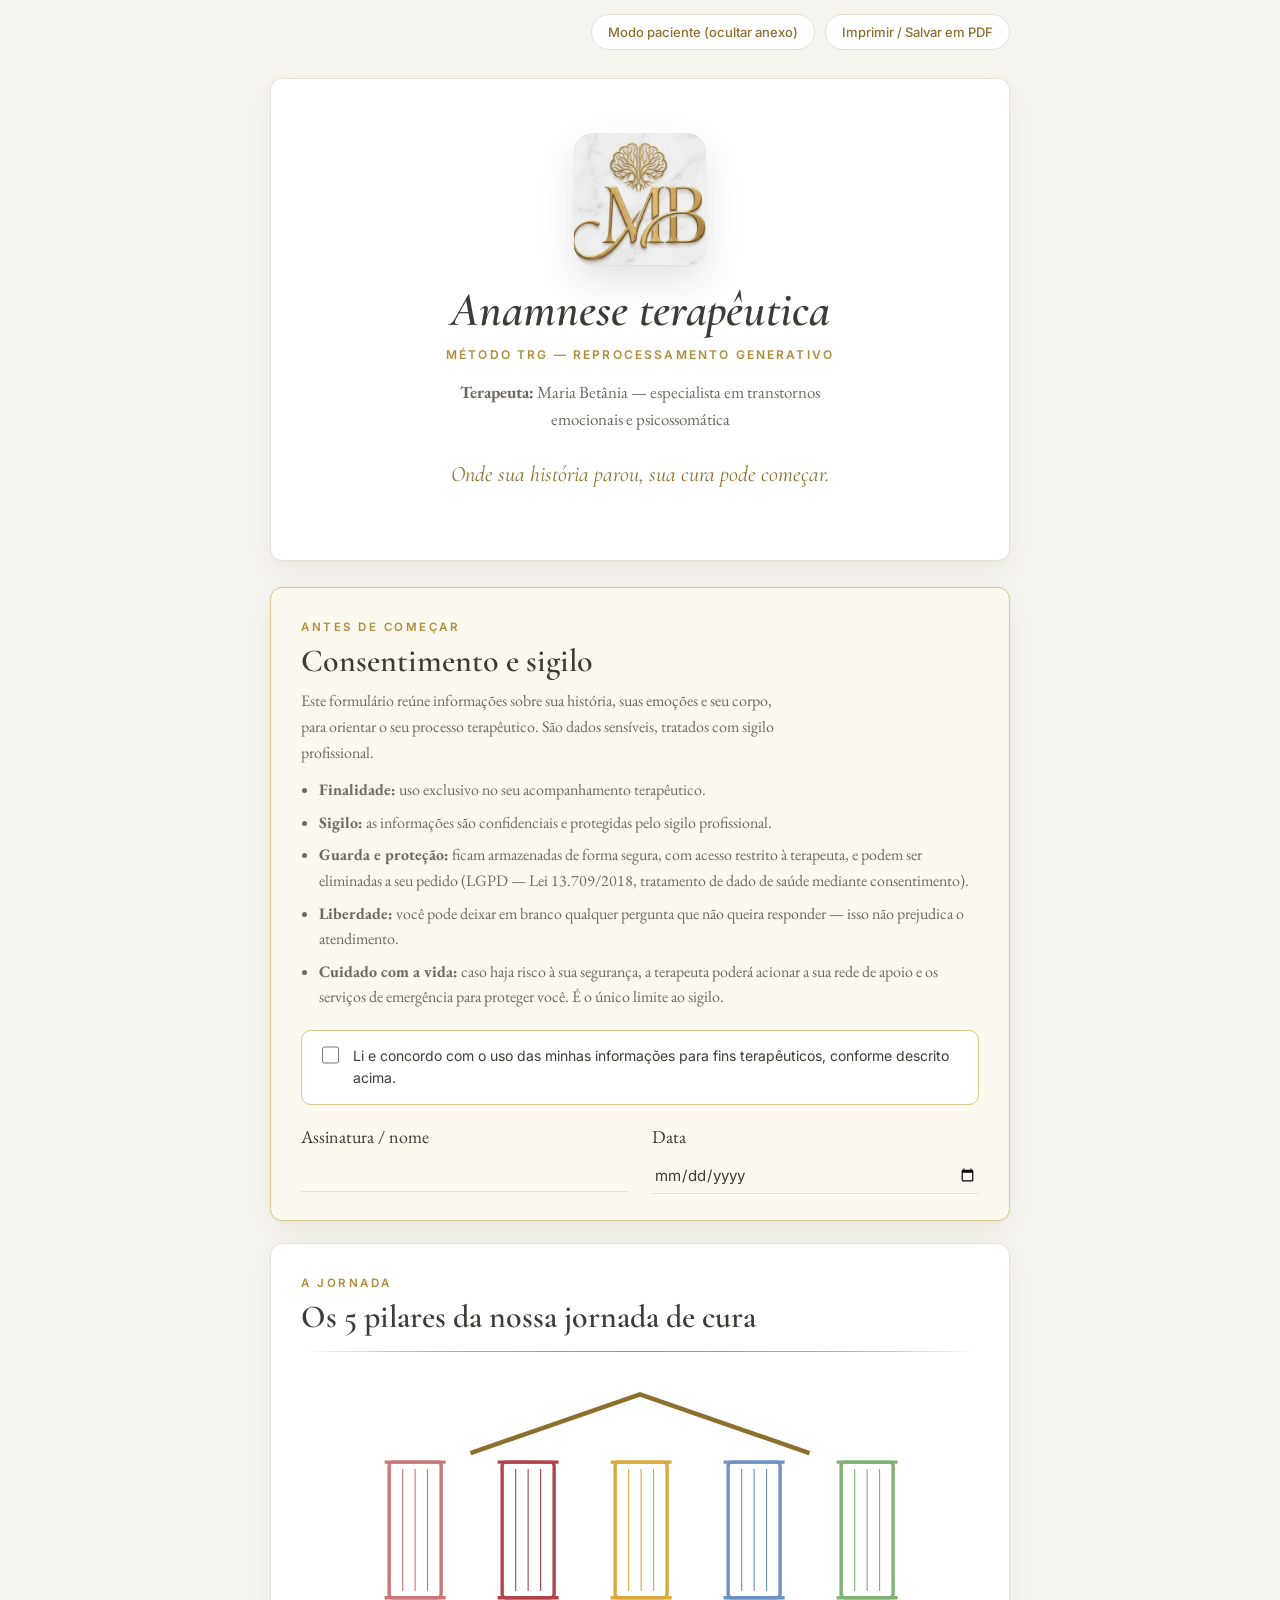
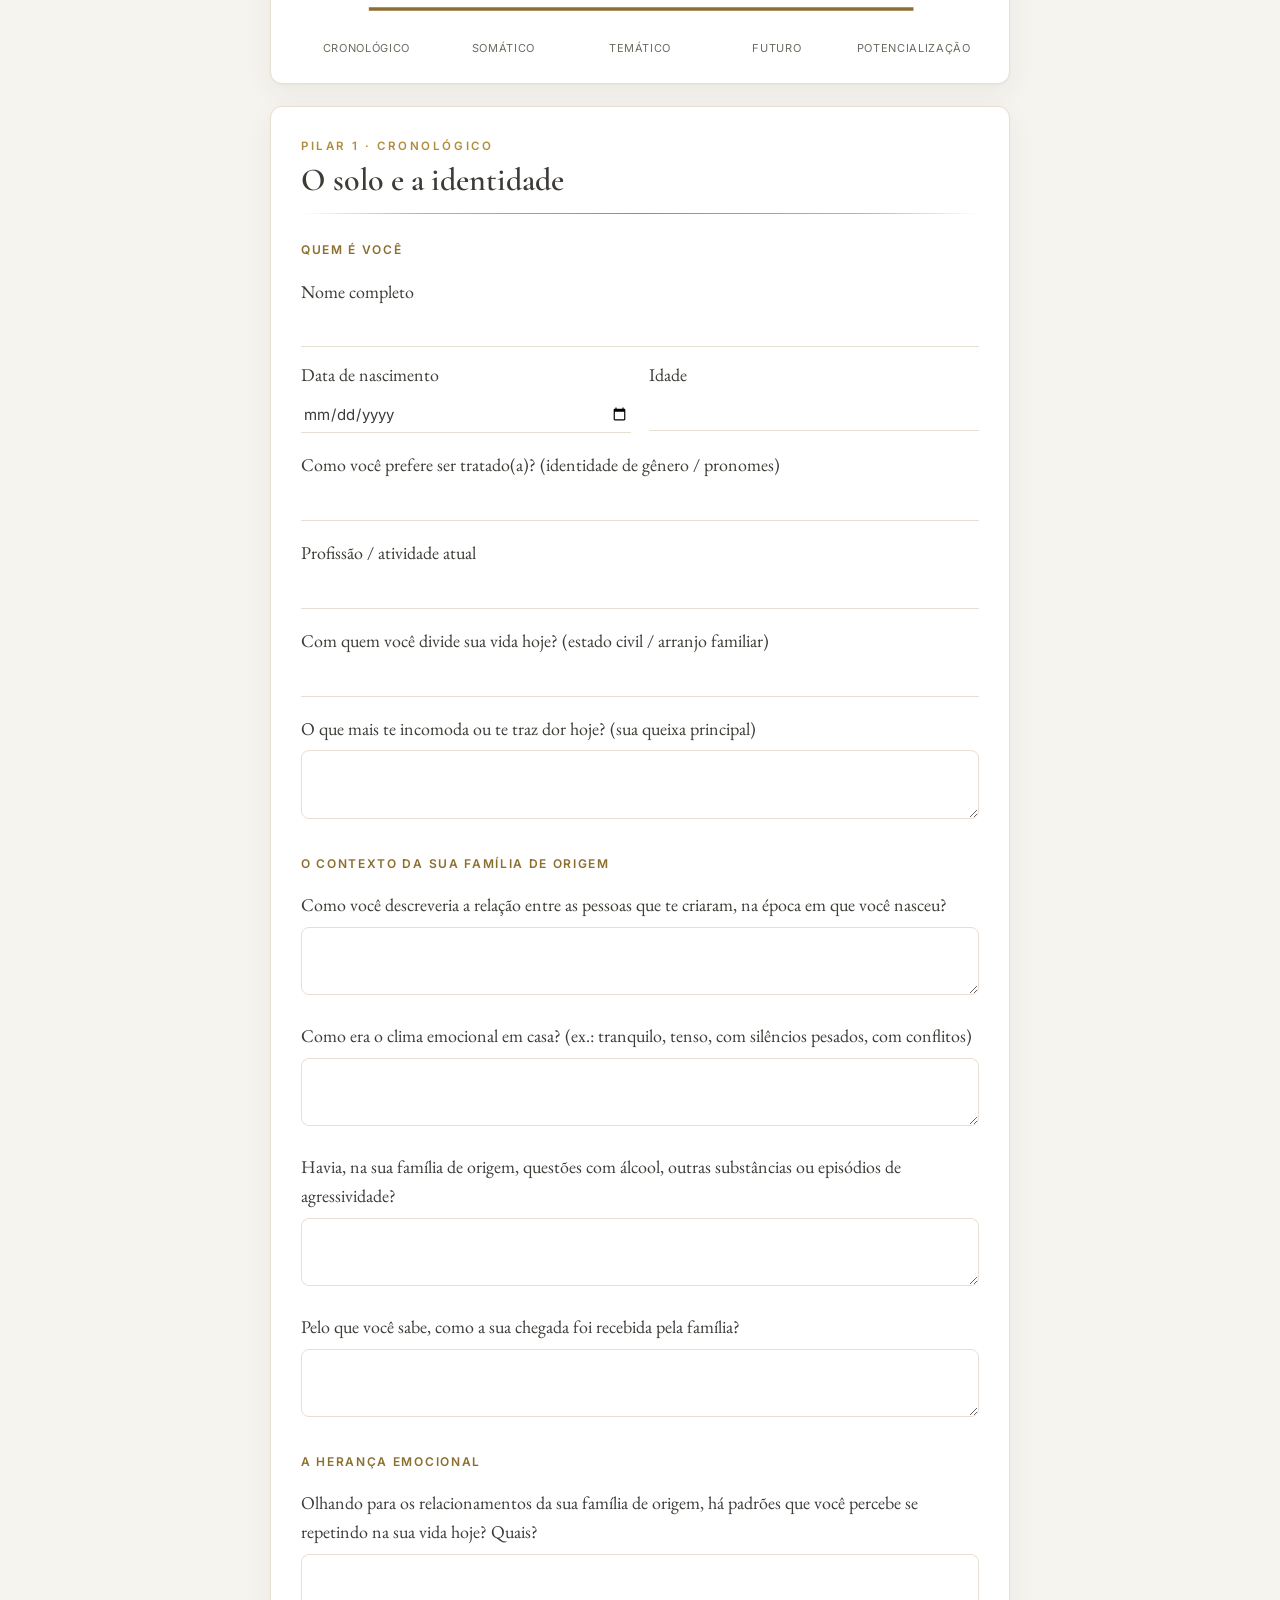
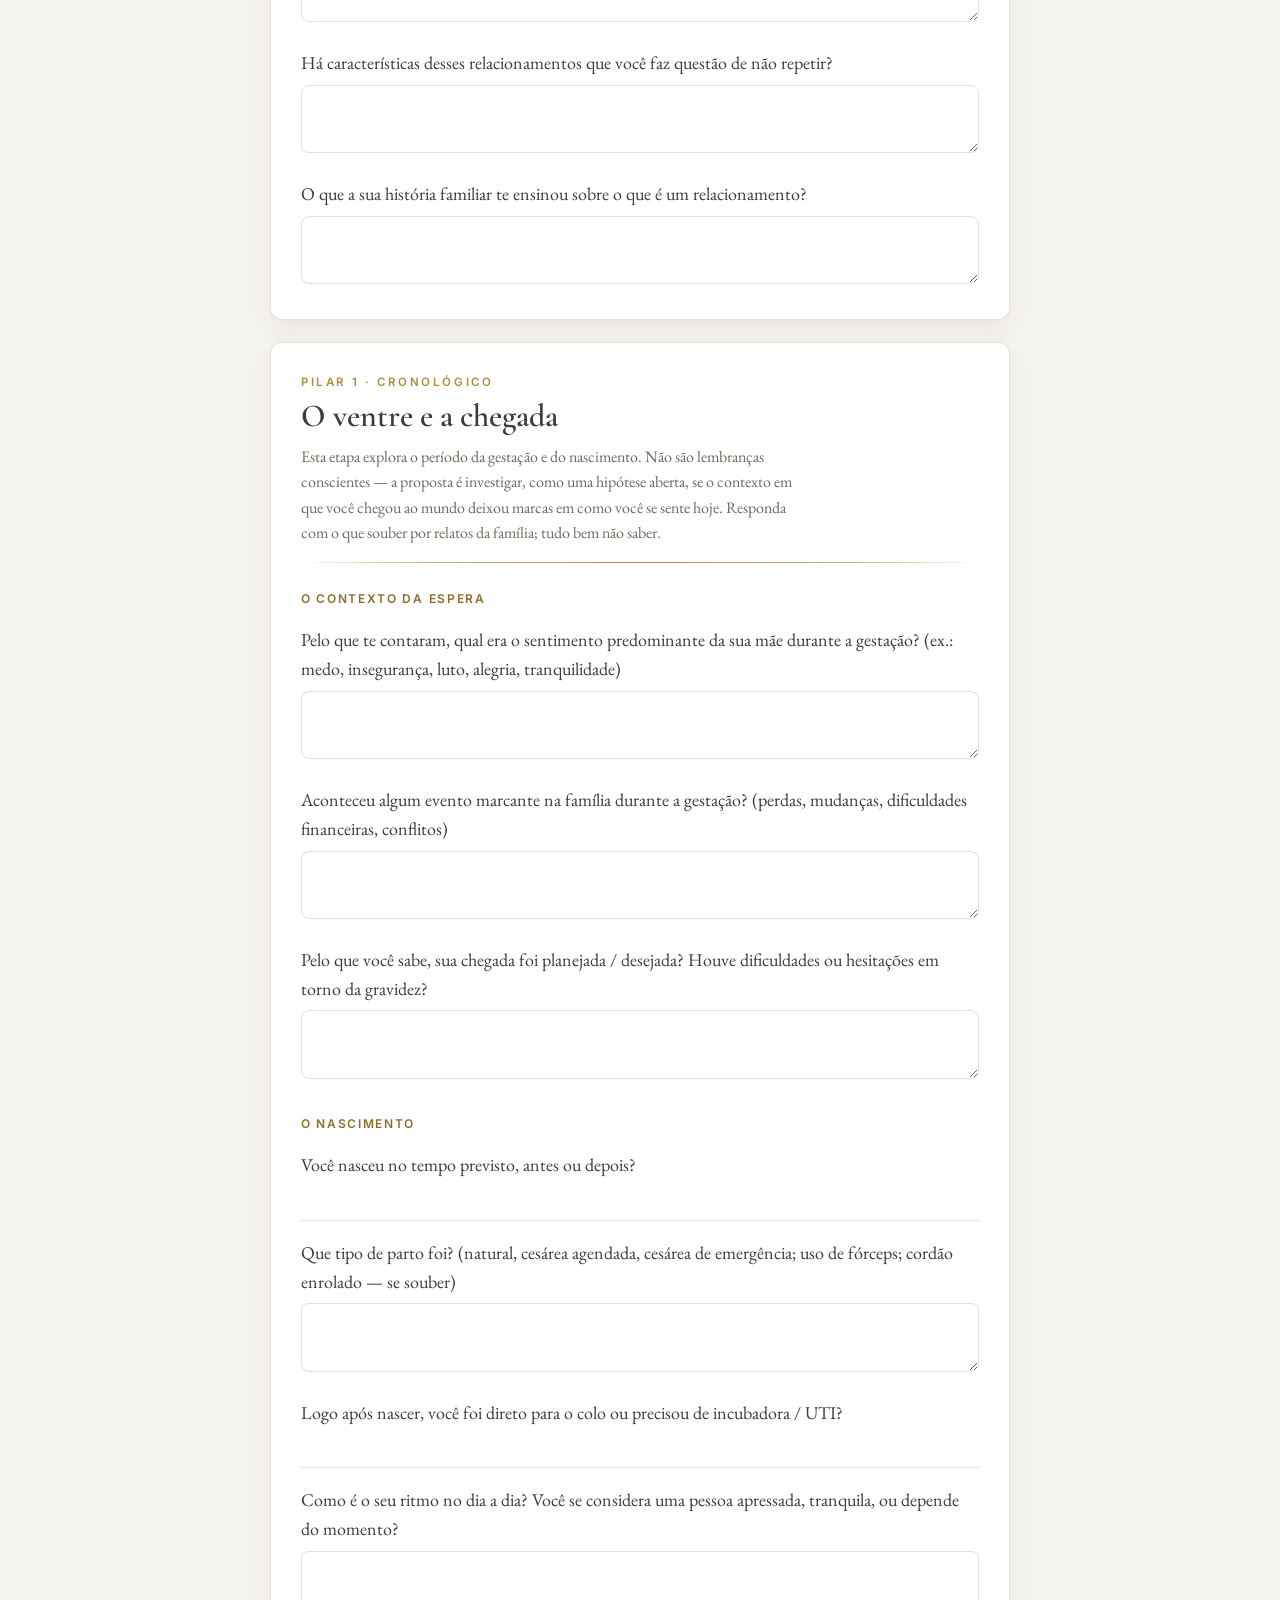
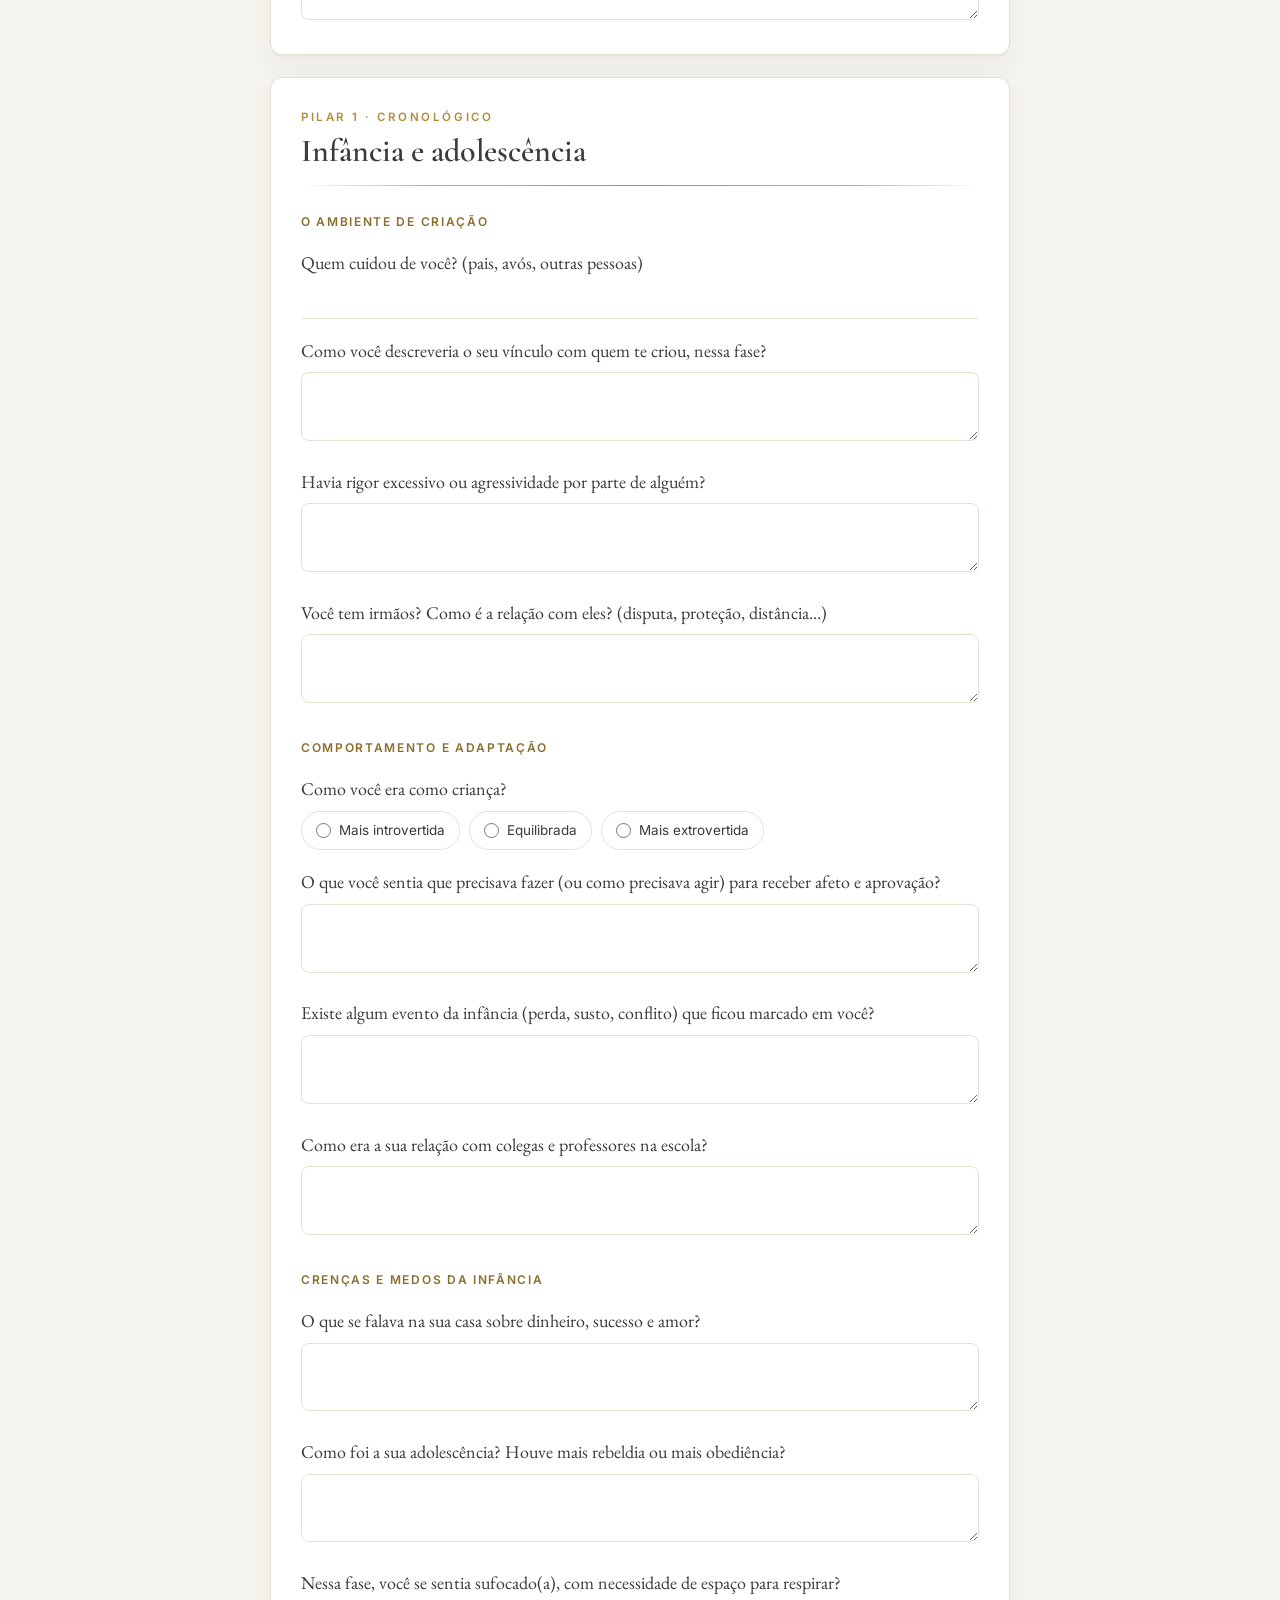
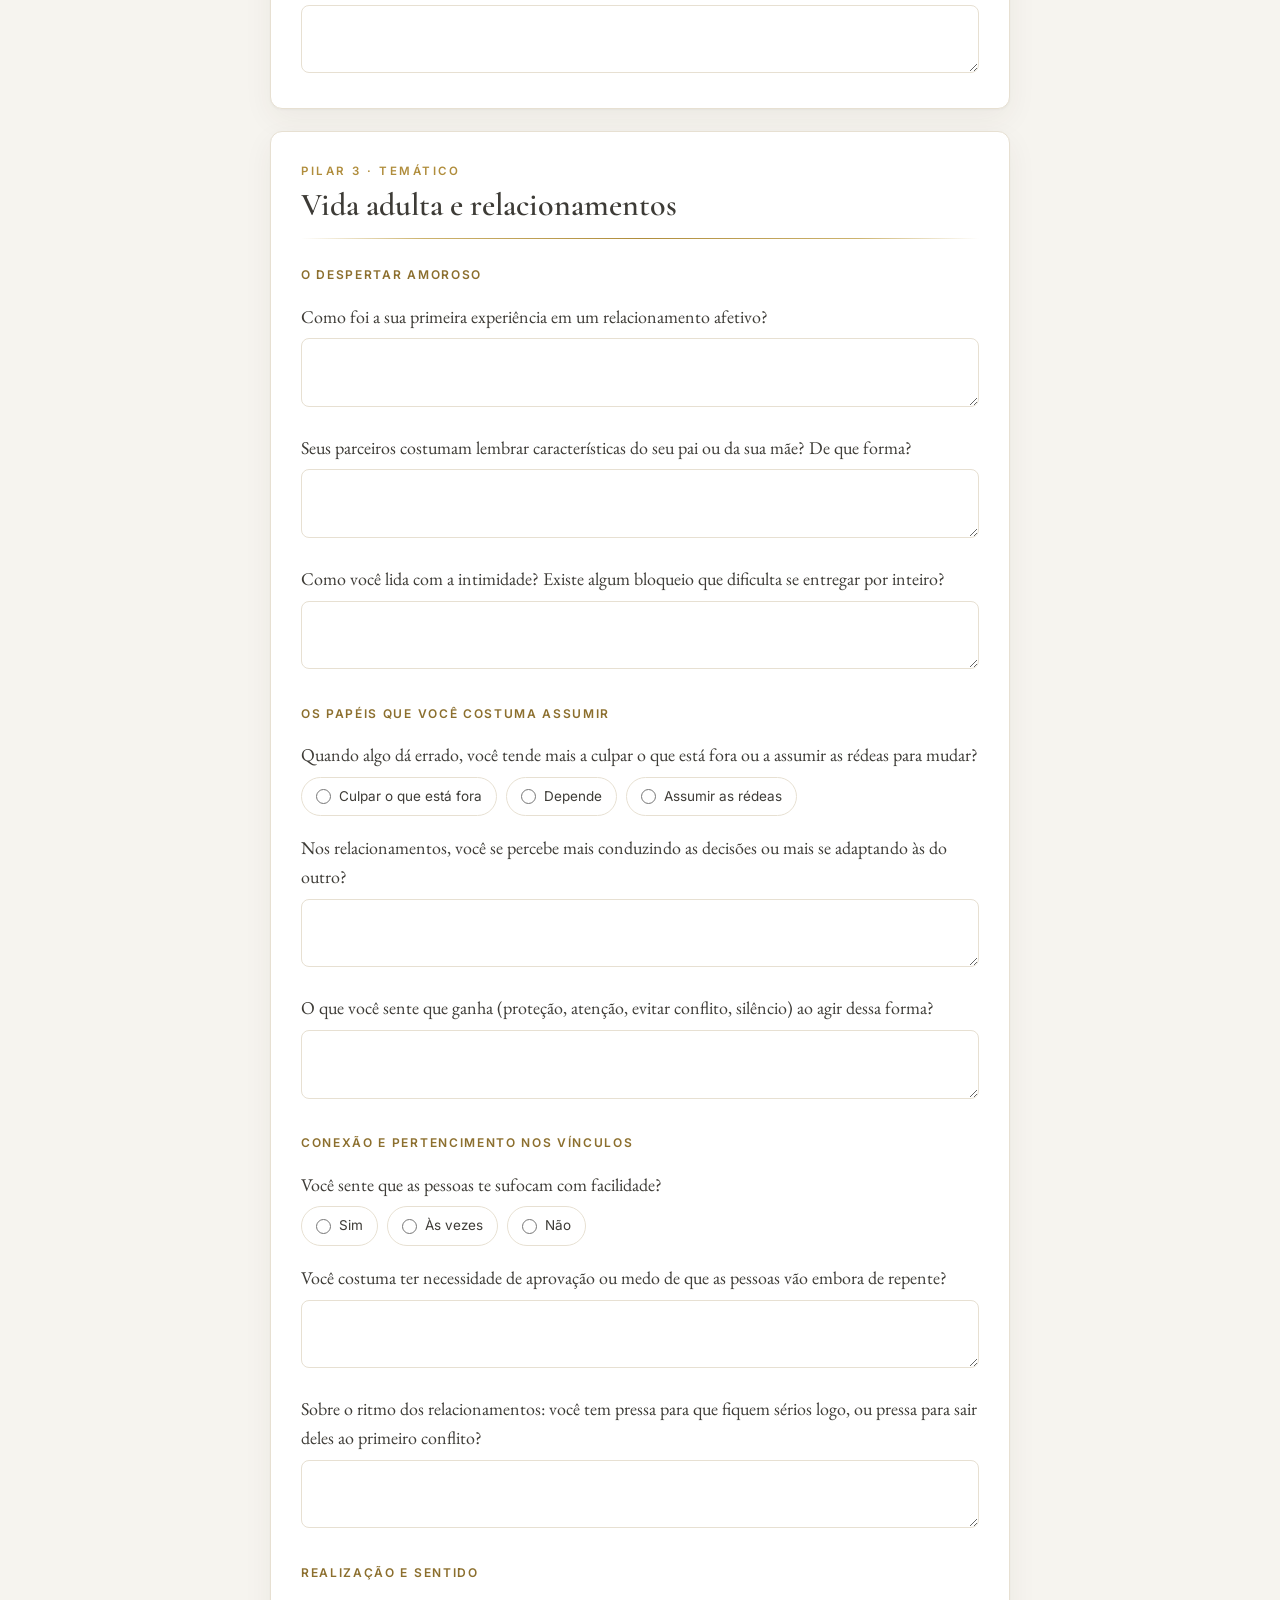
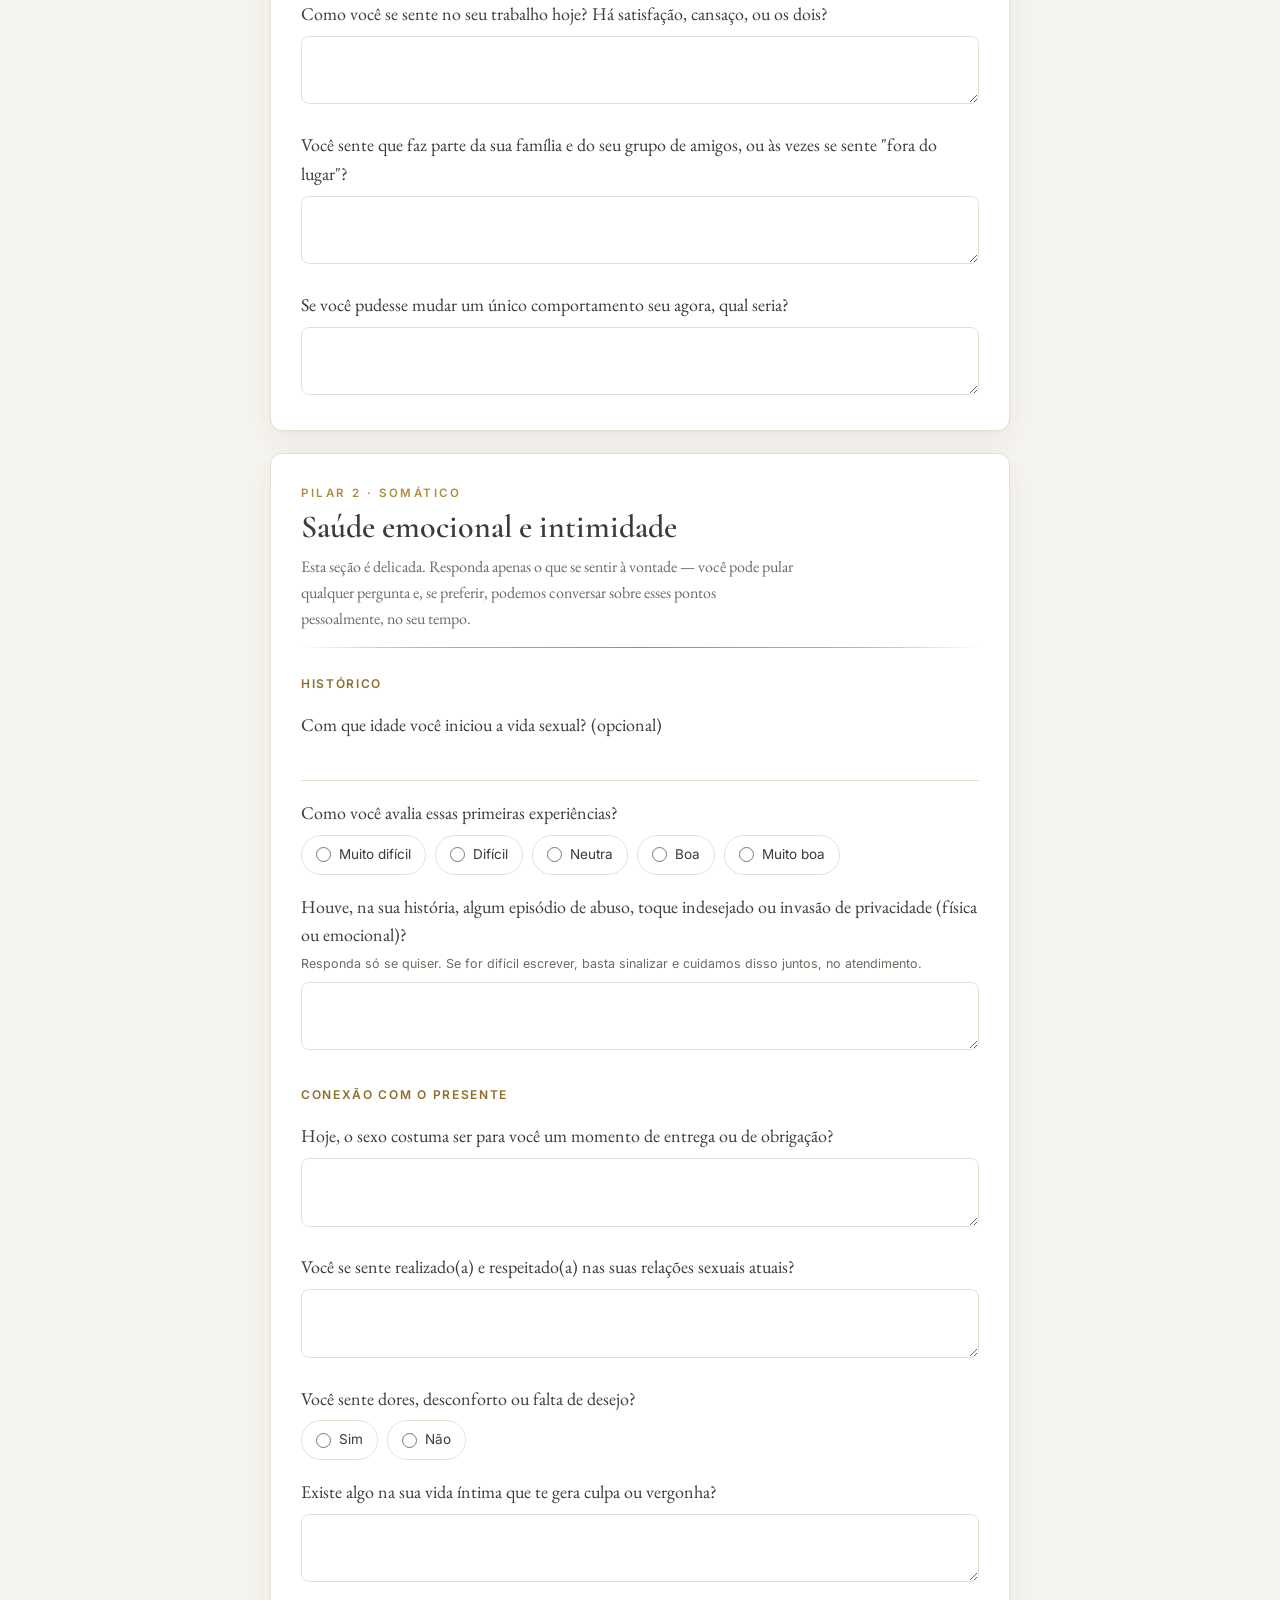
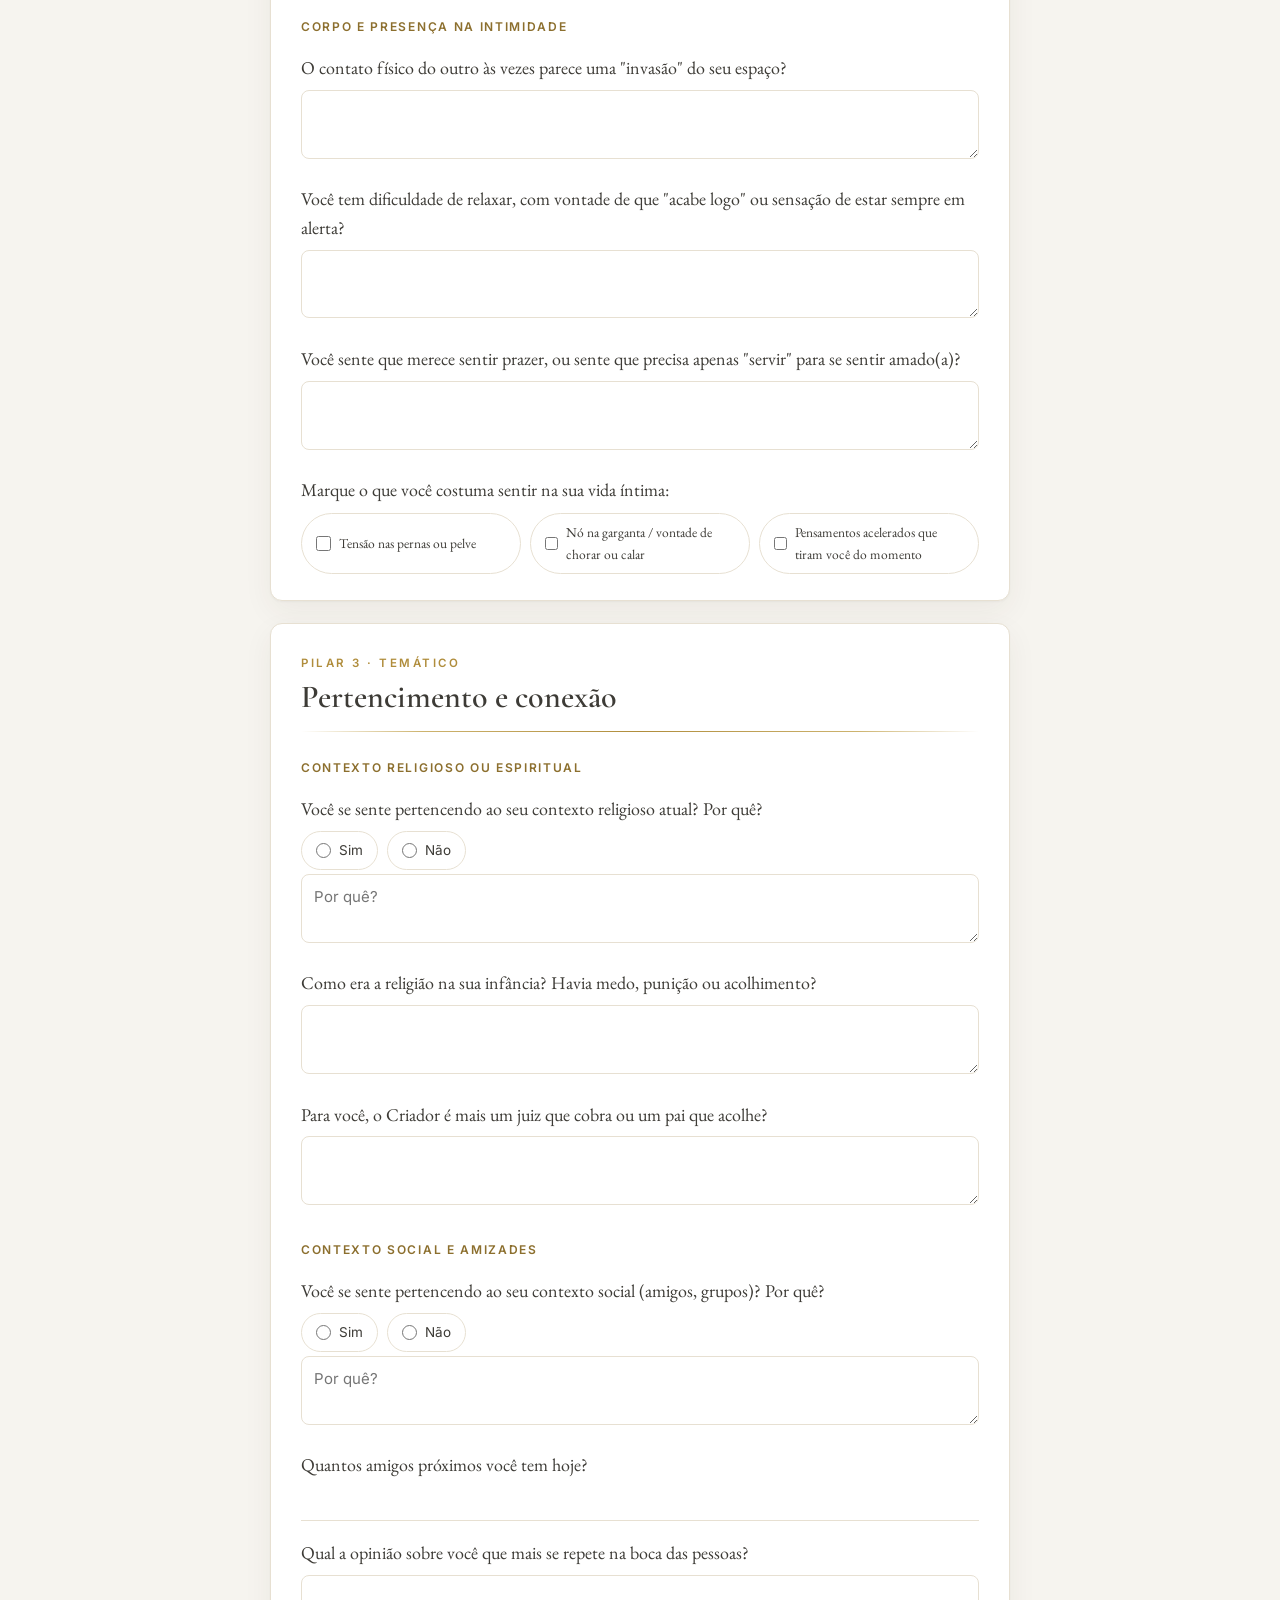
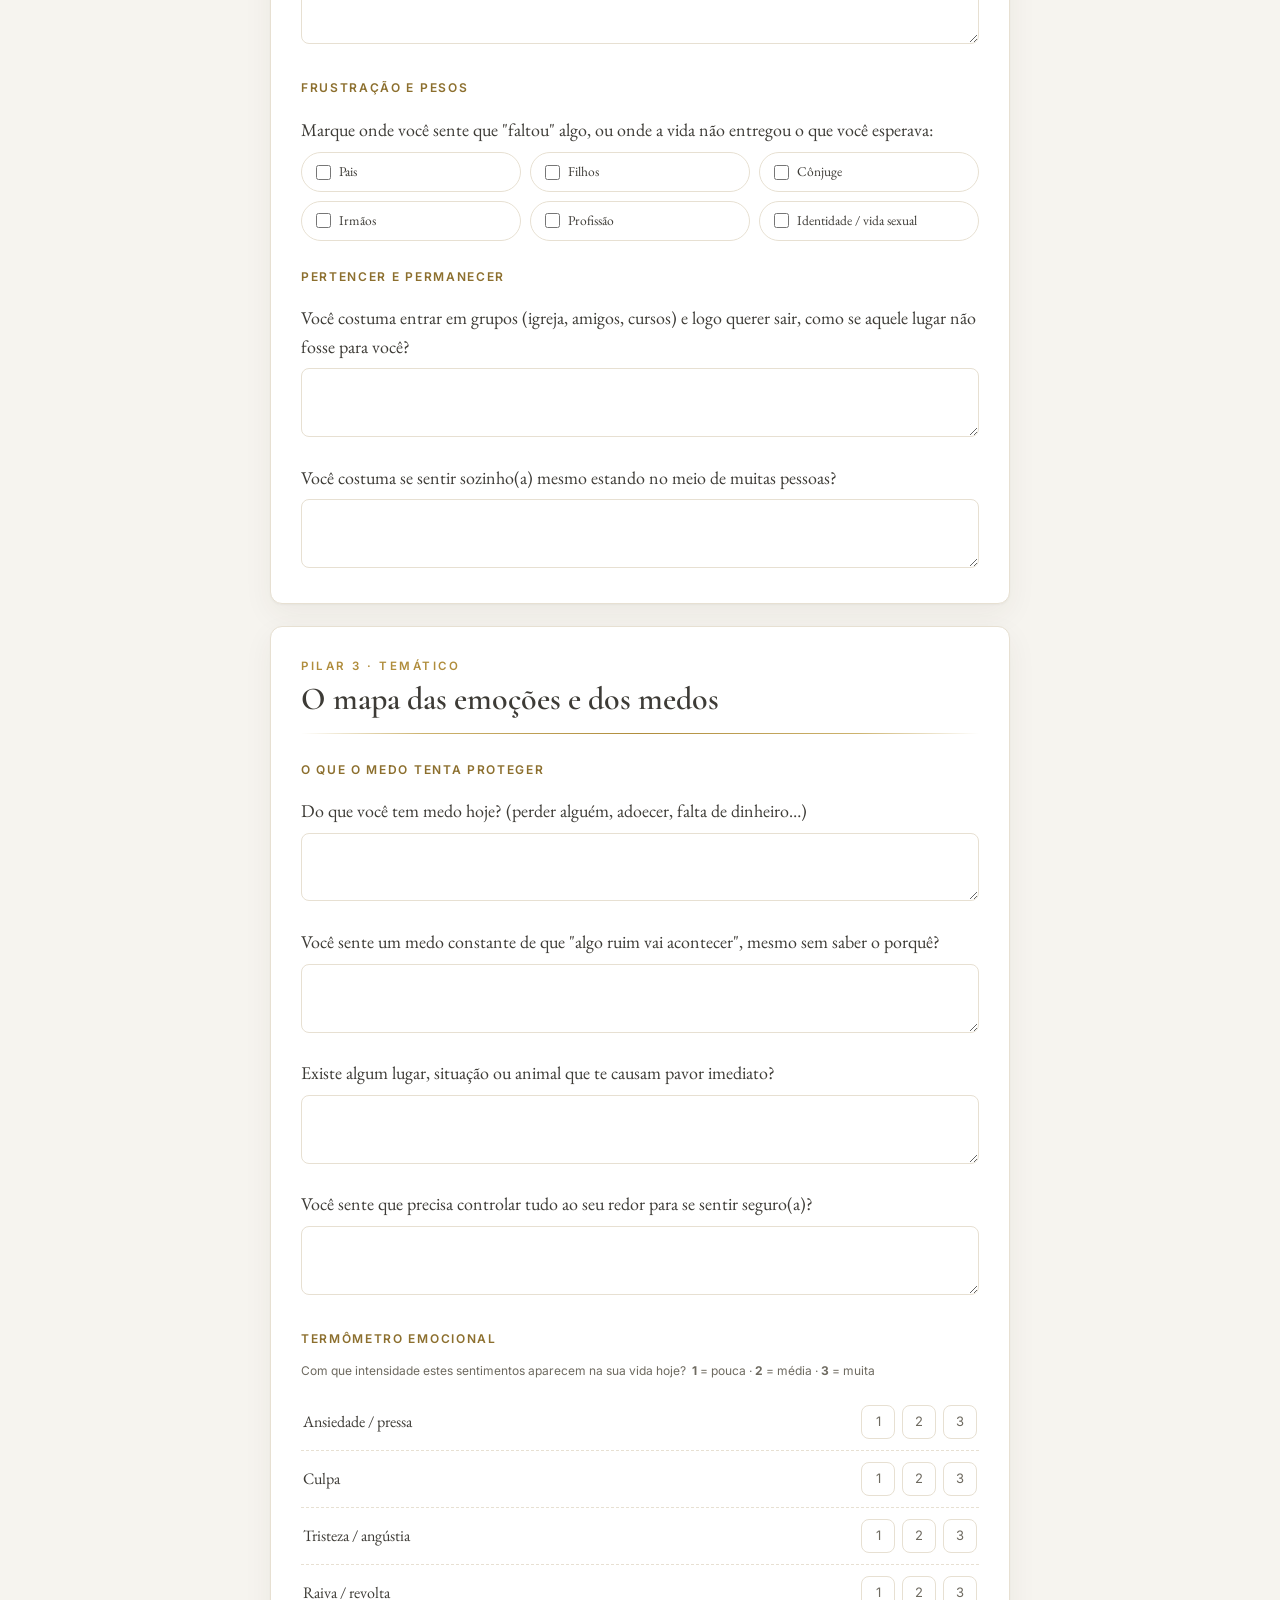
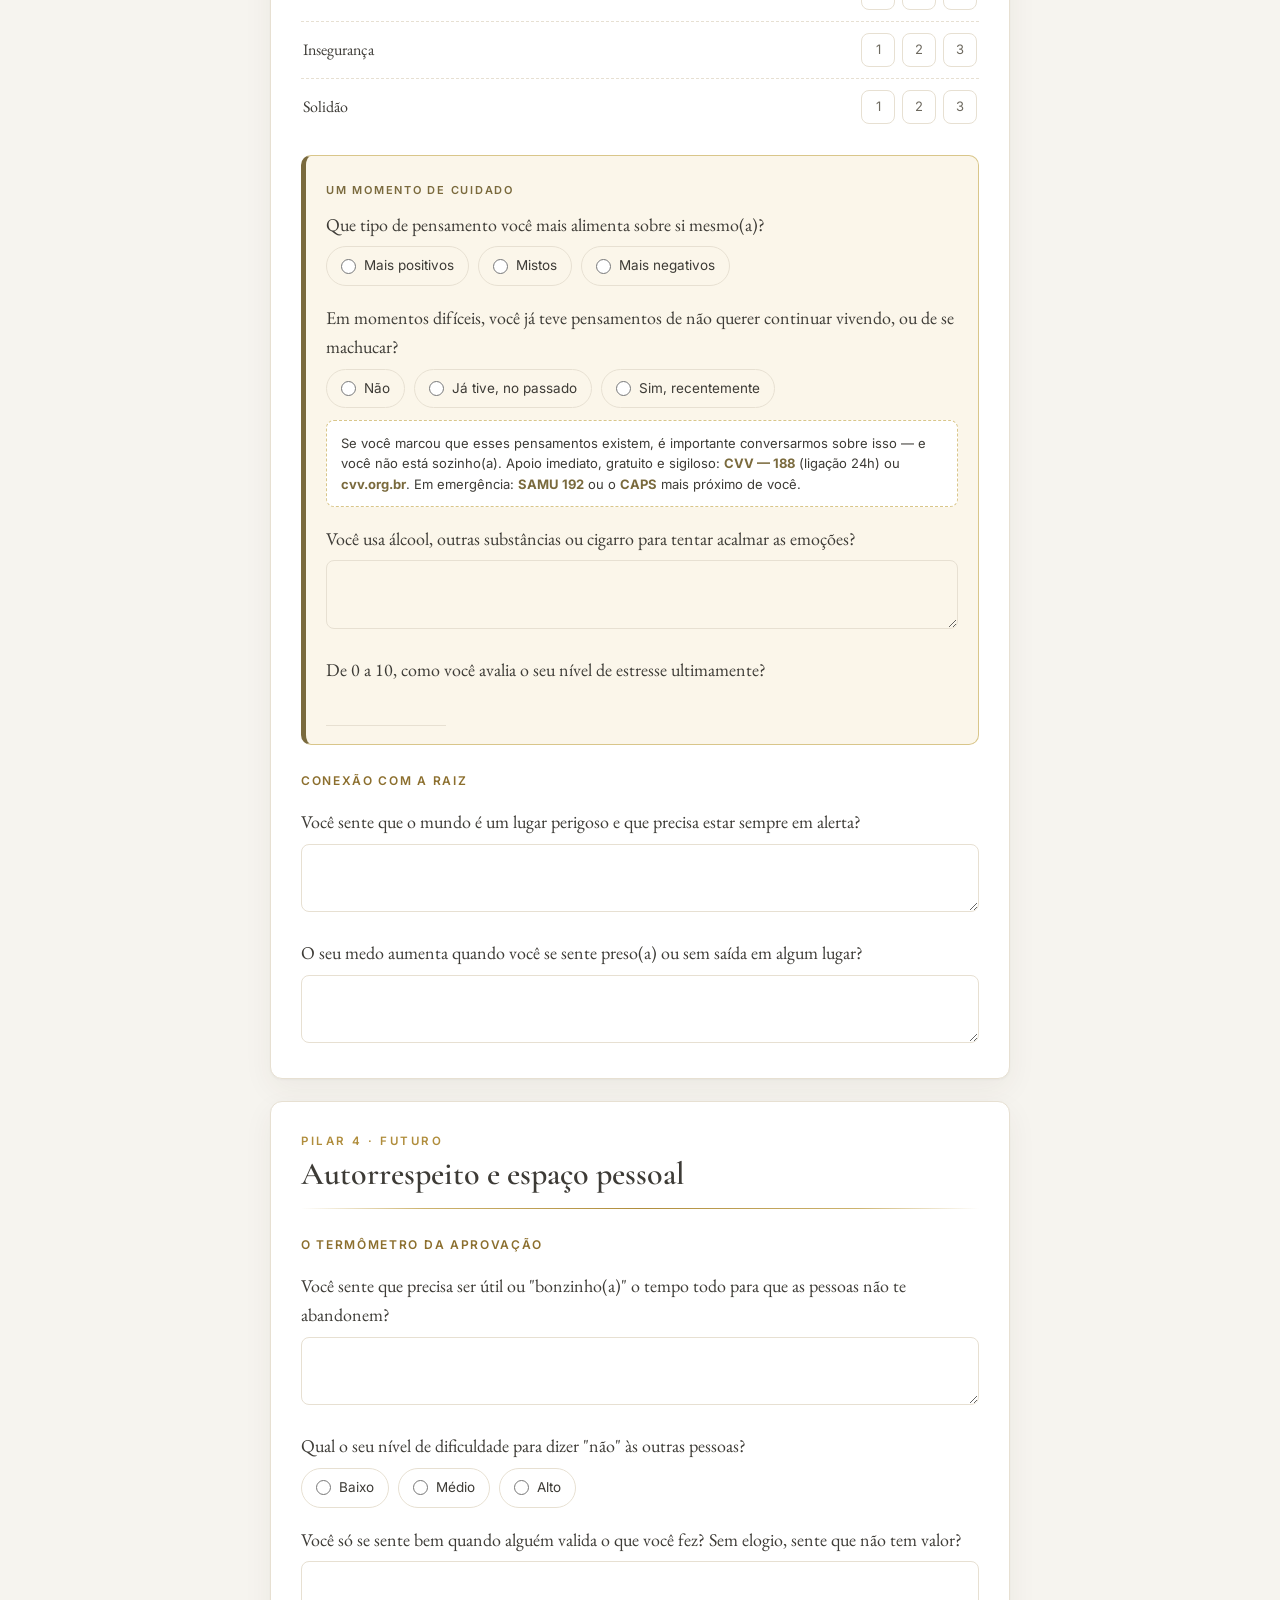
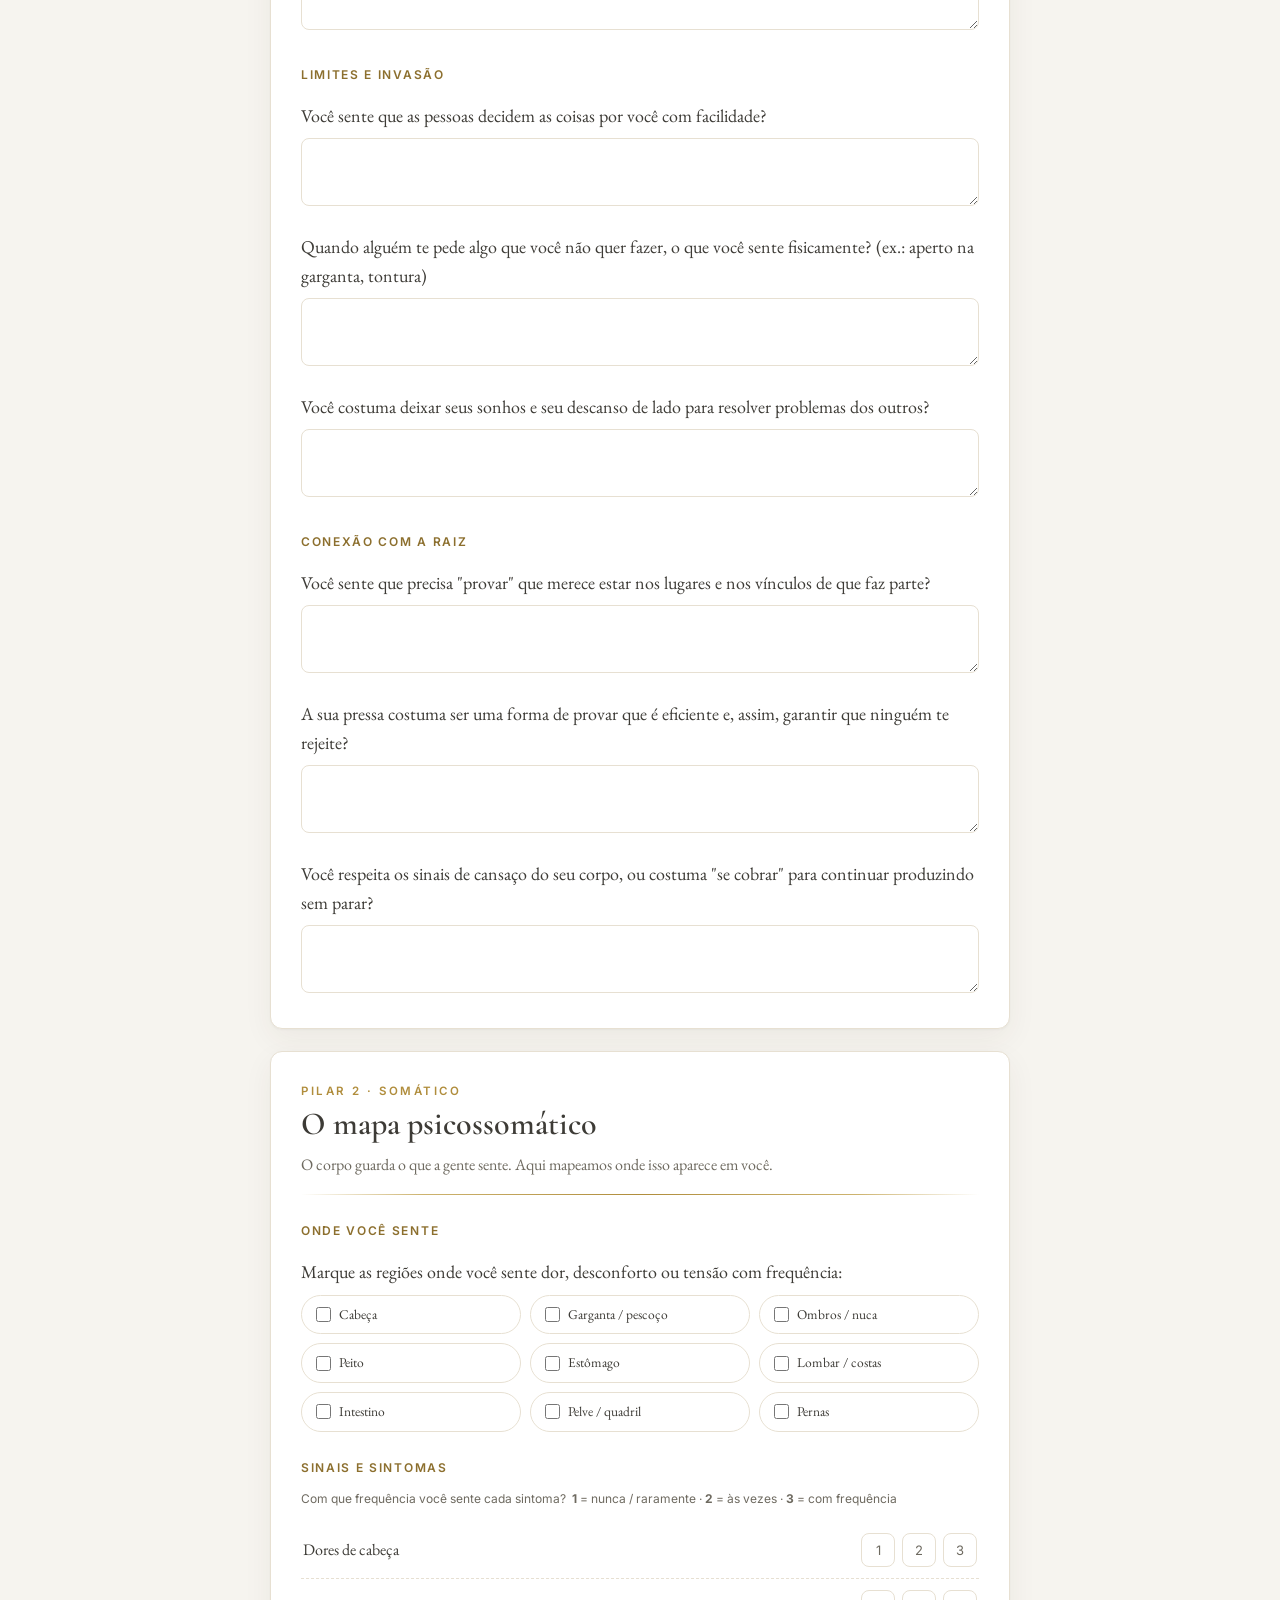
==== anamnese-trg.html @ fe5b1016 "Substitui monograma SVG pela logo Minds Balance na anamnese TRG - Extrai recorte otimizado do monogr" ====
<!DOCTYPE html>
<html lang="pt-BR">
<head>
    <meta charset="UTF-8">
    <meta name="viewport" content="width=device-width, initial-scale=1.0">
    <title>Anamnese Terapêutica — Método TRG · Maria Betânia</title>
    <link rel="preconnect" href="https://fonts.googleapis.com">
    <link rel="preconnect" href="https://fonts.gstatic.com" crossorigin>
    <link href="https://fonts.googleapis.com/css2?family=Cormorant+Garamond:ital,wght@0,400;0,500;0,600;1,400;1,500;1,600&family=EB+Garamond:ital,wght@0,400;0,500;1,400&family=Inter:wght@400;500;600&display=swap"
          rel="stylesheet">
    <style>
        :root {
            --ivory: #F6F4EF;
            --paper: #FFFFFF;
            --ink: #3D3B36;
            --muted: #6E6A60;
            --line: #E7E0D2;
            --gold: #B08D3C;
            --gold-deep: #8C6F2E;
            --gold-soft: #CDB36E;
            --gold-tint: #FBF8F0;
            --care: #7A6A3D; /* tom sóbrio para a seção de cuidado */
            --care-bg: #FBF6EA;
            --care-line: #D9C68A;
            --radius: 12px;
            --shadow: 0 1px 2px rgba(60, 55, 40, .04), 0 10px 30px rgba(60, 55, 40, .06);
            --maxw: 780px;
        }

        * {
            box-sizing: border-box
        }

        html {
            scroll-behavior: smooth
        }

        body {
            margin: 0;
            background: var(--ivory);
            color: var(--ink);
            font-family: "EB Garamond", Georgia, serif;
            font-size: 18px;
            line-height: 1.6;
            -webkit-font-smoothing: antialiased;
        }

        /* ---------- utilitários de marca ---------- */
        .eyebrow {
            font-family: "Inter", sans-serif;
            font-size: 11.5px;
            font-weight: 600;
            letter-spacing: .22em;
            text-transform: uppercase;
            color: var(--gold);
        }

        .script {
            font-family: "Cormorant Garamond", serif;
            font-style: italic;
            font-weight: 500;
        }

        .rule {
            height: 1px;
            border: 0;
            margin: 0;
            background: linear-gradient(90deg, transparent, var(--gold-soft) 18%, var(--gold) 50%, var(--gold-soft) 82%, transparent);
        }

        /* ---------- progresso de leitura ---------- */
        .progress {
            position: fixed;
            top: 0;
            left: 0;
            height: 3px;
            width: 0;
            background: linear-gradient(90deg, var(--gold-soft), var(--gold));
            z-index: 60;
            transition: width .12s ease-out;
        }

        /* ---------- shell ---------- */
        .wrap {
            max-width: var(--maxw);
            margin: 0 auto;
            padding: 28px 20px 80px;
        }

        .toolbar {
            max-width: var(--maxw);
            margin: 0 auto;
            padding: 14px 20px 0;
            display: flex;
            gap: 10px;
            flex-wrap: wrap;
            justify-content: flex-end;
        }

        .btn {
            font-family: "Inter", sans-serif;
            font-size: 13px;
            font-weight: 500;
            color: var(--gold-deep);
            background: var(--paper);
            border: 1px solid var(--line);
            border-radius: 999px;
            padding: 9px 16px;
            cursor: pointer;
            transition: .18s ease;
        }

        .btn:hover {
            border-color: var(--gold-soft);
            background: var(--gold-tint);
        }

        .btn:focus-visible {
            outline: 2px solid var(--gold);
            outline-offset: 2px;
        }

        /* ---------- capa ---------- */
        .cover {
            background: var(--paper);
            border: 1px solid var(--line);
            border-radius: var(--radius);
            box-shadow: var(--shadow);
            text-align: center;
            padding: 54px 30px 46px;
            margin-bottom: 26px;
            animation: rise .7s ease both;
        }

        @keyframes rise {
            from {
                opacity: 0;
                transform: translateY(10px)
            }
            to {
                opacity: 1;
                transform: none
            }
        }

        .monogram {
            width: 132px;
            height: 132px;
            margin: 0 auto 20px;
            display: block;
            object-fit: cover;
            border-radius: 20px;
            background: var(--paper);
            box-shadow:
                inset 0 0 0 1px var(--gold-soft),
                0 1px 2px rgba(60, 55, 40, .05),
                0 16px 36px rgba(60, 55, 40, .14);
        }

        .closing .monogram {
            width: 88px;
            height: 88px;
            border-radius: 16px;
            margin-bottom: 6px;
        }

        .cover h1 {
            font-family: "Cormorant Garamond", serif;
            font-style: italic;
            font-weight: 600;
            font-size: clamp(34px, 6vw, 48px);
            line-height: 1.05;
            margin: 6px 0 4px;
            color: var(--ink);
        }

        .cover .method {
            font-family: "Inter", sans-serif;
            font-size: 12px;
            font-weight: 600;
            letter-spacing: .18em;
            text-transform: uppercase;
            color: var(--gold);
            margin: 10px 0 14px;
        }

        .cover .therapist {
            color: var(--muted);
            font-size: 17px;
            margin: 0 auto;
            max-width: 46ch;
        }

        .cover .tagline {
            font-family: "Cormorant Garamond", serif;
            font-style: italic;
            font-size: 22px;
            color: var(--gold-deep);
            margin-top: 24px;
        }

        /* ---------- seções ---------- */
        section {
            background: var(--paper);
            border: 1px solid var(--line);
            border-radius: var(--radius);
            box-shadow: var(--shadow);
            padding: 30px 30px 26px;
            margin-bottom: 22px;
        }

        .sec-head {
            margin-bottom: 8px;
        }

        .sec-head .eyebrow {
            display: block;
            margin-bottom: 6px;
        }

        .sec-head h2 {
            font-family: "Cormorant Garamond", serif;
            font-weight: 600;
            font-size: clamp(24px, 4.4vw, 32px);
            line-height: 1.12;
            margin: 0;
            color: var(--ink);
        }

        .sec-head .lead {
            color: var(--muted);
            font-size: 16px;
            margin: 10px 0 0;
            max-width: 62ch;
        }

        .sec-head .rule {
            margin: 16px 0 22px;
        }

        .group {
            margin: 0 0 18px;
        }

        .group:last-child {
            margin-bottom: 0;
        }

        .group > .gtitle {
            font-family: "Inter", sans-serif;
            font-size: 12px;
            font-weight: 600;
            letter-spacing: .14em;
            text-transform: uppercase;
            color: var(--gold-deep);
            margin: 26px 0 12px;
            display: block;
        }

        label.q {
            display: block;
            font-size: 18px;
            margin: 18px 0 7px;
            color: var(--ink);
        }

        label.q:first-child {
            margin-top: 0;
        }

        .hint {
            font-family: "Inter", sans-serif;
            font-size: 12.5px;
            color: var(--muted);
            margin: -2px 0 8px;
            line-height: 1.5;
        }

        /* ---------- campos ---------- */
        input[type=text], input[type=date], textarea {
            width: 100%;
            font-family: "Inter", sans-serif;
            font-size: 15px;
            color: var(--ink);
            background: transparent;
            border: 0;
            border-bottom: 1.5px solid var(--line);
            padding: 7px 2px;
            transition: border-color .18s ease;
        }

        textarea {
            border: 1.5px solid var(--line);
            border-radius: 8px;
            padding: 10px 12px;
            resize: vertical;
            min-height: 64px;
            line-height: 1.55;
        }

        input:focus, textarea:focus {
            outline: none;
            border-color: var(--gold);
        }

        .row {
            display: flex;
            gap: 18px;
            flex-wrap: wrap;
        }

        .row > .col {
            flex: 1 1 220px;
            min-width: 0;
        }

        .col label.q {
            margin-top: 0;
        }

        /* opções (radio / check) */
        .opts {
            display: flex;
            flex-wrap: wrap;
            gap: 9px;
            margin: 6px 0 4px;
            font-family: "Inter", sans-serif;
        }

        .opt {
            position: relative;
            display: inline-flex;
            align-items: center;
            gap: 8px;
            border: 1.5px solid var(--line);
            border-radius: 999px;
            padding: 8px 14px;
            cursor: pointer;
            font-size: 13.5px;
            color: var(--ink);
            transition: .16s ease;
            user-select: none;
        }

        .opt:hover {
            border-color: var(--gold-soft);
            background: var(--gold-tint);
        }

        .opt input {
            accent-color: var(--gold);
            width: 15px;
            height: 15px;
            cursor: pointer;
            margin: 0;
        }

        .opt:has(input:checked) {
            border-color: var(--gold);
            background: var(--gold-tint);
            color: var(--gold-deep);
            font-weight: 500;
        }

        /* escala numérica */
        .scale-legend {
            font-family: "Inter", sans-serif;
            font-size: 12px;
            color: var(--muted);
            margin: 4px 0 14px;
        }

        .scale-row {
            display: flex;
            align-items: center;
            gap: 14px;
            flex-wrap: wrap;
            padding: 11px 2px;
            border-bottom: 1px dashed var(--line);
        }

        .scale-row:last-child {
            border-bottom: 0;
        }

        .scale-row .lab {
            flex: 1 1 200px;
            font-size: 16px;
        }

        .scale-pills {
            display: flex;
            gap: 7px;
            font-family: "Inter", sans-serif;
        }

        .scale-pills label {
            display: inline-flex;
            align-items: center;
            justify-content: center;
            min-width: 34px;
            height: 34px;
            border: 1.5px solid var(--line);
            border-radius: 8px;
            cursor: pointer;
            font-size: 13px;
            color: var(--muted);
            transition: .16s ease;
        }

        .scale-pills label:hover {
            border-color: var(--gold-soft);
        }

        .scale-pills input {
            position: absolute;
            opacity: 0;
            width: 0;
            height: 0;
        }

        .scale-pills label:has(input:checked) {
            border-color: var(--gold);
            background: var(--gold);
            color: #fff;
            font-weight: 600;
        }

        .checklist {
            display: grid;
            grid-template-columns:repeat(auto-fill, minmax(190px, 1fr));
            gap: 9px;
            margin-top: 8px;
        }

        /* ---------- consentimento ---------- */
        .consent {
            background: var(--gold-tint);
            border-color: var(--care-line);
        }

        .consent ul {
            margin: 12px 0 0;
            padding-left: 1.1em;
            color: var(--muted);
            font-size: 16px;
        }

        .consent li {
            margin: 7px 0;
        }

        .consent .agree {
            margin-top: 20px;
            display: flex;
            gap: 11px;
            align-items: flex-start;
            font-family: "Inter", sans-serif;
            font-size: 14px;
            color: var(--ink);
            background: var(--paper);
            border: 1.5px solid var(--care-line);
            border-radius: 10px;
            padding: 14px 16px;
        }

        .consent .agree input {
            accent-color: var(--gold-deep);
            width: 18px;
            height: 18px;
            margin-top: 1px;
        }

        /* ---------- cartão de cuidado (risco) ---------- */
        .care {
            background: var(--care-bg);
            border: 1px solid var(--care-line);
            border-left: 5px solid var(--care);
            border-radius: 10px;
            padding: 18px 20px;
            margin: 20px 0 6px;
        }

        .care .care-tag {
            font-family: "Inter", sans-serif;
            font-size: 11px;
            font-weight: 600;
            letter-spacing: .16em;
            text-transform: uppercase;
            color: var(--care);
        }

        .care .resources {
            font-family: "Inter", sans-serif;
            font-size: 13px;
            color: var(--ink);
            background: var(--paper);
            border: 1px dashed var(--care-line);
            border-radius: 8px;
            padding: 12px 14px;
            margin-top: 12px;
            line-height: 1.55;
        }

        .care .resources b {
            color: var(--care);
        }

        /* ---------- pilares (SVG) ---------- */
        .pillars-fig {
            margin: 8px 0 4px;
        }

        .pillars-fig svg {
            width: 100%;
            height: auto;
            display: block;
        }

        .pillars-cap {
            display: grid;
            grid-template-columns:repeat(5, 1fr);
            gap: 6px;
            margin-top: 6px;
            font-family: "Inter", sans-serif;
            font-size: 11px;
            letter-spacing: .06em;
            text-transform: uppercase;
            color: var(--muted);
            text-align: center;
        }

        /* ---------- assinatura ---------- */
        .signoff {
            display: flex;
            gap: 24px;
            flex-wrap: wrap;
            margin-top: 8px;
        }

        .signoff .col {
            flex: 1 1 220px;
        }

        /* ---------- fechamento ---------- */
        .closing {
            text-align: center;
            padding: 48px 30px;
        }

        .closing p {
            font-family: "Cormorant Garamond", serif;
            font-style: italic;
            font-size: 23px;
            line-height: 1.5;
            color: var(--gold-deep);
            max-width: 30ch;
            margin: 0 auto;
        }

        .closing .seal {
            margin-top: 22px;
            font-family: "Inter", sans-serif;
            font-size: 12px;
            font-weight: 600;
            letter-spacing: .14em;
            text-transform: uppercase;
            color: var(--gold);
        }

        /* ---------- anexo terapeuta ---------- */
        .annex {
            background: #FAF8F3;
            border: 1px dashed var(--gold-soft);
        }

        .annex .warn {
            font-family: "Inter", sans-serif;
            font-size: 12.5px;
            color: var(--gold-deep);
            background: var(--gold-tint);
            border: 1px solid var(--care-line);
            border-radius: 8px;
            padding: 11px 14px;
            margin-bottom: 16px;
        }

        .annex h3 {
            font-family: "Cormorant Garamond", serif;
            font-weight: 600;
            font-size: 21px;
            margin: 22px 0 6px;
            color: var(--ink);
        }

        .annex ol, .annex ul {
            color: var(--muted);
            font-size: 16px;
            padding-left: 1.2em;
        }

        .annex li {
            margin: 6px 0;
        }

        .annex table {
            width: 100%;
            border-collapse: collapse;
            font-size: 15px;
            margin-top: 8px;
        }

        .annex th, .annex td {
            text-align: left;
            padding: 8px 10px;
            border-bottom: 1px solid var(--line);
            vertical-align: top;
        }

        .annex th {
            font-family: "Inter", sans-serif;
            font-size: 11px;
            letter-spacing: .1em;
            text-transform: uppercase;
            color: var(--gold-deep);
            font-weight: 600;
        }

        /* ---------- foco e acessibilidade ---------- */
        :focus-visible {
            outline: 2px solid var(--gold);
            outline-offset: 2px;
            border-radius: 4px;
        }

        @media (prefers-reduced-motion: reduce) {
            * {
                animation: none !important;
                transition: none !important;
                scroll-behavior: auto !important;
            }
        }

        /* ---------- responsivo ---------- */
        @media (max-width: 520px) {
            section {
                padding: 24px 18px;
            }

            .cover {
                padding: 40px 20px 34px;
            }

            .pillars-cap {
                font-size: 9px;
            }
        }

        /* ---------- impressão ---------- */
        @media print {
            body {
                background: #fff;
                font-size: 12pt;
            }

            .toolbar, .progress {
                display: none !important;
            }

            .monogram {
                -webkit-print-color-adjust: exact;
                print-color-adjust: exact;
                box-shadow: inset 0 0 0 1px var(--gold-soft);
            }

            section, .cover {
                box-shadow: none;
                border: 1px solid #ddd;
                break-inside: avoid;
                page-break-inside: avoid;
            }

            section {
                page-break-before: auto;
            }

            .cover {
                page-break-after: always;
            }

            .opt, .scale-pills label {
                -webkit-print-color-adjust: exact;
                print-color-adjust: exact;
            }

            .annex {
                page-break-before: always;
            }

            body.patient-mode .annex {
                display: none;
            }
        }

        body.patient-mode .annex {
            display: none;
        }
    </style>
</head>
<body>

<div class="progress" id="progress" aria-hidden="true"></div>

<div class="toolbar">
    <button class="btn" id="modeBtn" type="button">Modo paciente (ocultar anexo)</button>
    <button class="btn" id="printBtn" type="button">Imprimir / Salvar em PDF</button>
</div>

<div class="wrap">

    <!-- ============ CAPA ============ -->
    <header class="cover">
        <img class="monogram" src="logo-mark.jpg" width="640" height="640"
             alt="Logotipo Minds Balance — monograma MB" decoding="async">
        <h1>Anamnese terapêutica</h1>
        <div class="method">Método TRG — Reprocessamento Generativo</div>
        <p class="therapist"><strong>Terapeuta:</strong> Maria Betânia — especialista em transtornos emocionais e
            psicossomática</p>
        <p class="tagline">Onde sua história parou, sua cura pode começar.</p>
    </header>

    <!-- ============ CONSENTIMENTO / LGPD ============ -->
    <section class="consent">
        <div class="sec-head">
            <span class="eyebrow">Antes de começar</span>
            <h2>Consentimento e sigilo</h2>
            <p class="lead">Este formulário reúne informações sobre sua história, suas emoções e seu corpo, para
                orientar o seu processo terapêutico. São dados sensíveis, tratados com sigilo profissional.</p>
        </div>
        <ul>
            <li><strong>Finalidade:</strong> uso exclusivo no seu acompanhamento terapêutico.</li>
            <li><strong>Sigilo:</strong> as informações são confidenciais e protegidas pelo sigilo profissional.</li>
            <li><strong>Guarda e proteção:</strong> ficam armazenadas de forma segura, com acesso restrito à terapeuta,
                e podem ser eliminadas a seu pedido (LGPD — Lei 13.709/2018, tratamento de dado de saúde mediante
                consentimento).
            </li>
            <li><strong>Liberdade:</strong> você pode deixar em branco qualquer pergunta que não queira responder — isso
                não prejudica o atendimento.
            </li>
            <li><strong>Cuidado com a vida:</strong> caso haja risco à sua segurança, a terapeuta poderá acionar a sua
                rede de apoio e os serviços de emergência para proteger você. É o único limite ao sigilo.
            </li>
        </ul>
        <label class="agree">
            <input type="checkbox" name="consent" required>
            <span>Li e concordo com o uso das minhas informações para fins terapêuticos, conforme descrito acima.</span>
        </label>
        <div class="signoff" style="margin-top:18px">
            <div class="col"><label class="q">Assinatura / nome</label><input type="text" name="assinatura_consent">
            </div>
            <div class="col"><label class="q">Data</label><input type="date" name="data_consent"></div>
        </div>
    </section>

    <!-- ============ OS 5 PILARES ============ -->
    <section>
        <div class="sec-head">
            <span class="eyebrow">A jornada</span>
            <h2>Os 5 pilares da nossa jornada de cura</h2>
            <hr class="rule">
        </div>
        <figure class="pillars-fig">
            <svg viewBox="0 0 600 230" role="img"
                 aria-label="Cinco pilares: Cronológico, Somático, Temático, Futuro e Potencialização">
                <!-- telhado -->
                <path d="M150 70 L300 18 L450 70" fill="none" stroke="#8C6F2E" stroke-width="4"
                      stroke-linejoin="round"/>
                <!-- colunas -->
                <g stroke-width="3" fill="none">
                    <g stroke="#C9777A">
                        <rect x="78" y="78" width="46" height="120" rx="3"/>
                        <line x1="74" y1="78" x2="128" y2="78"/>
                        <line x1="74" y1="198" x2="128" y2="198"/>
                    </g>
                    <g stroke="#B0444C">
                        <rect x="178" y="78" width="46" height="120" rx="3"/>
                        <line x1="174" y1="78" x2="228" y2="78"/>
                        <line x1="174" y1="198" x2="228" y2="198"/>
                    </g>
                    <g stroke="#D9A93F">
                        <rect x="278" y="78" width="46" height="120" rx="3"/>
                        <line x1="274" y1="78" x2="328" y2="78"/>
                        <line x1="274" y1="198" x2="328" y2="198"/>
                    </g>
                    <g stroke="#6E92C4">
                        <rect x="378" y="78" width="46" height="120" rx="3"/>
                        <line x1="374" y1="78" x2="428" y2="78"/>
                        <line x1="374" y1="198" x2="428" y2="198"/>
                    </g>
                    <g stroke="#82B273">
                        <rect x="478" y="78" width="46" height="120" rx="3"/>
                        <line x1="474" y1="78" x2="528" y2="78"/>
                        <line x1="474" y1="198" x2="528" y2="198"/>
                    </g>
                    <!-- caneluras -->
                    <g stroke="#C9777A" stroke-width="1">
                        <line x1="90" y1="84" x2="90" y2="192"/>
                        <line x1="101" y1="84" x2="101" y2="192"/>
                        <line x1="112" y1="84" x2="112" y2="192"/>
                    </g>
                    <g stroke="#B0444C" stroke-width="1">
                        <line x1="190" y1="84" x2="190" y2="192"/>
                        <line x1="201" y1="84" x2="201" y2="192"/>
                        <line x1="212" y1="84" x2="212" y2="192"/>
                    </g>
                    <g stroke="#D9A93F" stroke-width="1">
                        <line x1="290" y1="84" x2="290" y2="192"/>
                        <line x1="301" y1="84" x2="301" y2="192"/>
                        <line x1="312" y1="84" x2="312" y2="192"/>
                    </g>
                    <g stroke="#6E92C4" stroke-width="1">
                        <line x1="390" y1="84" x2="390" y2="192"/>
                        <line x1="401" y1="84" x2="401" y2="192"/>
                        <line x1="412" y1="84" x2="412" y2="192"/>
                    </g>
                    <g stroke="#82B273" stroke-width="1">
                        <line x1="490" y1="84" x2="490" y2="192"/>
                        <line x1="501" y1="84" x2="501" y2="192"/>
                        <line x1="512" y1="84" x2="512" y2="192"/>
                    </g>
                </g>
                <!-- base -->
                <line x1="60" y1="208" x2="542" y2="208" stroke="#8C6F2E" stroke-width="3"/>
            </svg>
        </figure>
        <div class="pillars-cap">
            <span>Cronológico</span><span>Somático</span><span>Temático</span><span>Futuro</span><span>Potencialização</span>
        </div>
    </section>

    <!-- ============ 1 · SOLO E IDENTIDADE ============ -->
    <section>
        <div class="sec-head">
            <span class="eyebrow">Pilar 1 · Cronológico</span>
            <h2>O solo e a identidade</h2>
            <hr class="rule">
        </div>

        <div class="group">
            <span class="gtitle">Quem é você</span>
            <label class="q">Nome completo</label>
            <input type="text" name="nome">
            <div class="row" style="margin-top:14px">
                <div class="col"><label class="q">Data de nascimento</label><input type="date" name="nascimento"></div>
                <div class="col"><label class="q">Idade</label><input type="text" name="idade"></div>
            </div>
            <label class="q">Como você prefere ser tratado(a)? (identidade de gênero / pronomes)</label>
            <input type="text" name="genero">
            <label class="q">Profissão / atividade atual</label>
            <input type="text" name="profissao">
            <label class="q">Com quem você divide sua vida hoje? (estado civil / arranjo familiar)</label>
            <input type="text" name="estado_civil">
            <label class="q">O que mais te incomoda ou te traz dor hoje? (sua queixa principal)</label>
            <textarea name="queixa"></textarea>
        </div>

        <div class="group">
            <span class="gtitle">O contexto da sua família de origem</span>
            <label class="q">Como você descreveria a relação entre as pessoas que te criaram, na época em que você
                nasceu?</label>
            <textarea name="origem_uniao"></textarea>
            <label class="q">Como era o clima emocional em casa? (ex.: tranquilo, tenso, com silêncios pesados, com
                conflitos)</label>
            <textarea name="origem_clima"></textarea>
            <label class="q">Havia, na sua família de origem, questões com álcool, outras substâncias ou episódios de
                agressividade?</label>
            <textarea name="origem_vicios"></textarea>
            <label class="q">Pelo que você sabe, como a sua chegada foi recebida pela família?</label>
            <textarea name="origem_noticia"></textarea>
        </div>

        <div class="group">
            <span class="gtitle">A herança emocional</span>
            <label class="q">Olhando para os relacionamentos da sua família de origem, há padrões que você percebe se
                repetindo na sua vida hoje? Quais?</label>
            <textarea name="heranca_padrao"></textarea>
            <label class="q">Há características desses relacionamentos que você faz questão de não repetir?</label>
            <textarea name="heranca_nao"></textarea>
            <label class="q">O que a sua história familiar te ensinou sobre o que é um relacionamento?</label>
            <textarea name="heranca_crenca"></textarea>
        </div>
    </section>

    <!-- ============ 2 · VENTRE E CHEGADA ============ -->
    <section>
        <div class="sec-head">
            <span class="eyebrow">Pilar 1 · Cronológico</span>
            <h2>O ventre e a chegada</h2>
            <p class="lead">Esta etapa explora o período da gestação e do nascimento. Não são lembranças conscientes — a
                proposta é investigar, como uma hipótese aberta, se o contexto em que você chegou ao mundo deixou marcas
                em como você se sente hoje. Responda com o que souber por relatos da família; tudo bem não saber.</p>
            <hr class="rule">
        </div>

        <div class="group">
            <span class="gtitle">O contexto da espera</span>
            <label class="q">Pelo que te contaram, qual era o sentimento predominante da sua mãe durante a gestação?
                (ex.: medo, insegurança, luto, alegria, tranquilidade)</label>
            <textarea name="ventre_sentimento"></textarea>
            <label class="q">Aconteceu algum evento marcante na família durante a gestação? (perdas, mudanças,
                dificuldades financeiras, conflitos)</label>
            <textarea name="ventre_evento"></textarea>
            <label class="q">Pelo que você sabe, sua chegada foi planejada / desejada? Houve dificuldades ou hesitações
                em torno da gravidez?</label>
            <textarea name="ventre_aceitacao"></textarea>
        </div>

        <div class="group">
            <span class="gtitle">O nascimento</span>
            <label class="q">Você nasceu no tempo previsto, antes ou depois?</label>
            <input type="text" name="nasc_tempo">
            <label class="q">Que tipo de parto foi? (natural, cesárea agendada, cesárea de emergência; uso de fórceps;
                cordão enrolado — se souber)</label>
            <textarea name="nasc_parto"></textarea>
            <label class="q">Logo após nascer, você foi direto para o colo ou precisou de incubadora / UTI?</label>
            <input type="text" name="nasc_contato">
            <label class="q">Como é o seu ritmo no dia a dia? Você se considera uma pessoa apressada, tranquila, ou
                depende do momento?</label>
            <textarea name="nasc_ritmo"></textarea>
        </div>
    </section>

    <!-- ============ 3 · INFÂNCIA E ADOLESCÊNCIA ============ -->
    <section>
        <div class="sec-head">
            <span class="eyebrow">Pilar 1 · Cronológico</span>
            <h2>Infância e adolescência</h2>
            <hr class="rule">
        </div>

        <div class="group">
            <span class="gtitle">O ambiente de criação</span>
            <label class="q">Quem cuidou de você? (pais, avós, outras pessoas)</label>
            <input type="text" name="inf_cuidado">
            <label class="q">Como você descreveria o seu vínculo com quem te criou, nessa fase?</label>
            <textarea name="inf_vinculo"></textarea>
            <label class="q">Havia rigor excessivo ou agressividade por parte de alguém?</label>
            <textarea name="inf_rigor"></textarea>
            <label class="q">Você tem irmãos? Como é a relação com eles? (disputa, proteção, distância…)</label>
            <textarea name="inf_irmaos"></textarea>
        </div>

        <div class="group">
            <span class="gtitle">Comportamento e adaptação</span>
            <label class="q">Como você era como criança?</label>
            <div class="opts">
                <label class="opt"><input type="radio" name="inf_perfil" value="introvertida"> Mais introvertida</label>
                <label class="opt"><input type="radio" name="inf_perfil" value="equilibrada"> Equilibrada</label>
                <label class="opt"><input type="radio" name="inf_perfil" value="extrovertida"> Mais extrovertida</label>
            </div>
            <label class="q">O que você sentia que precisava fazer (ou como precisava agir) para receber afeto e
                aprovação?</label>
            <textarea name="inf_aprovacao"></textarea>
            <label class="q">Existe algum evento da infância (perda, susto, conflito) que ficou marcado em você?</label>
            <textarea name="inf_marcante"></textarea>
            <label class="q">Como era a sua relação com colegas e professores na escola?</label>
            <textarea name="inf_escola"></textarea>
        </div>

        <div class="group">
            <span class="gtitle">Crenças e medos da infância</span>
            <label class="q">O que se falava na sua casa sobre dinheiro, sucesso e amor?</label>
            <textarea name="inf_crencas"></textarea>
            <label class="q">Como foi a sua adolescência? Houve mais rebeldia ou mais obediência?</label>
            <textarea name="inf_adolescencia"></textarea>
            <label class="q">Nessa fase, você se sentia sufocado(a), com necessidade de espaço para respirar?</label>
            <textarea name="inf_sufoco"></textarea>
        </div>
    </section>

    <!-- ============ 4 · VIDA ADULTA E RELACIONAMENTOS ============ -->
    <section>
        <div class="sec-head">
            <span class="eyebrow">Pilar 3 · Temático</span>
            <h2>Vida adulta e relacionamentos</h2>
            <hr class="rule">
        </div>

        <div class="group">
            <span class="gtitle">O despertar amoroso</span>
            <label class="q">Como foi a sua primeira experiência em um relacionamento afetivo?</label>
            <textarea name="adt_primeira"></textarea>
            <label class="q">Seus parceiros costumam lembrar características do seu pai ou da sua mãe? De que
                forma?</label>
            <textarea name="adt_parceiros"></textarea>
            <label class="q">Como você lida com a intimidade? Existe algum bloqueio que dificulta se entregar por
                inteiro?</label>
            <textarea name="adt_intimidade"></textarea>
        </div>

        <div class="group">
            <span class="gtitle">Os papéis que você costuma assumir</span>
            <label class="q">Quando algo dá errado, você tende mais a culpar o que está fora ou a assumir as rédeas para
                mudar?</label>
            <div class="opts">
                <label class="opt"><input type="radio" name="adt_papel" value="fora"> Culpar o que está fora</label>
                <label class="opt"><input type="radio" name="adt_papel" value="depende"> Depende</label>
                <label class="opt"><input type="radio" name="adt_papel" value="redeas"> Assumir as rédeas</label>
            </div>
            <label class="q">Nos relacionamentos, você se percebe mais conduzindo as decisões ou mais se adaptando às do
                outro?</label>
            <textarea name="adt_dominio"></textarea>
            <label class="q">O que você sente que ganha (proteção, atenção, evitar conflito, silêncio) ao agir dessa
                forma?</label>
            <textarea name="adt_ganho"></textarea>
        </div>

        <div class="group">
            <span class="gtitle">Conexão e pertencimento nos vínculos</span>
            <label class="q">Você sente que as pessoas te sufocam com facilidade?</label>
            <div class="opts">
                <label class="opt"><input type="radio" name="adt_sufoco" value="sim"> Sim</label>
                <label class="opt"><input type="radio" name="adt_sufoco" value="asvezes"> Às vezes</label>
                <label class="opt"><input type="radio" name="adt_sufoco" value="nao"> Não</label>
            </div>
            <label class="q">Você costuma ter necessidade de aprovação ou medo de que as pessoas vão embora de
                repente?</label>
            <textarea name="adt_aprovacao"></textarea>
            <label class="q">Sobre o ritmo dos relacionamentos: você tem pressa para que fiquem sérios logo, ou pressa
                para sair deles ao primeiro conflito?</label>
            <textarea name="adt_ritmo"></textarea>
        </div>

        <div class="group">
            <span class="gtitle">Realização e sentido</span>
            <label class="q">Como você se sente no seu trabalho hoje? Há satisfação, cansaço, ou os dois?</label>
            <textarea name="adt_trabalho"></textarea>
            <label class="q">Você sente que faz parte da sua família e do seu grupo de amigos, ou às vezes se sente
                "fora do lugar"?</label>
            <textarea name="adt_pertence"></textarea>
            <label class="q">Se você pudesse mudar um único comportamento seu agora, qual seria?</label>
            <textarea name="adt_mudar"></textarea>
        </div>
    </section>

    <!-- ============ 5 · SAÚDE EMOCIONAL E INTIMIDADE ============ -->
    <section>
        <div class="sec-head">
            <span class="eyebrow">Pilar 2 · Somático</span>
            <h2>Saúde emocional e intimidade</h2>
            <p class="lead">Esta seção é delicada. Responda apenas o que se sentir à vontade — você pode pular qualquer
                pergunta e, se preferir, podemos conversar sobre esses pontos pessoalmente, no seu tempo.</p>
            <hr class="rule">
        </div>

        <div class="group">
            <span class="gtitle">Histórico</span>
            <label class="q">Com que idade você iniciou a vida sexual? (opcional)</label>
            <input type="text" name="int_idade">
            <label class="q">Como você avalia essas primeiras experiências?</label>
            <div class="opts">
                <label class="opt"><input type="radio" name="int_avaliacao" value="muito_dificil"> Muito difícil</label>
                <label class="opt"><input type="radio" name="int_avaliacao" value="dificil"> Difícil</label>
                <label class="opt"><input type="radio" name="int_avaliacao" value="neutra"> Neutra</label>
                <label class="opt"><input type="radio" name="int_avaliacao" value="boa"> Boa</label>
                <label class="opt"><input type="radio" name="int_avaliacao" value="muito_boa"> Muito boa</label>
            </div>
            <label class="q">Houve, na sua história, algum episódio de abuso, toque indesejado ou invasão de privacidade
                (física ou emocional)?</label>
            <p class="hint">Responda só se quiser. Se for difícil escrever, basta sinalizar e cuidamos disso juntos, no
                atendimento.</p>
            <textarea name="int_abuso"></textarea>
        </div>

        <div class="group">
            <span class="gtitle">Conexão com o presente</span>
            <label class="q">Hoje, o sexo costuma ser para você um momento de entrega ou de obrigação?</label>
            <textarea name="int_entrega"></textarea>
            <label class="q">Você se sente realizado(a) e respeitado(a) nas suas relações sexuais atuais?</label>
            <textarea name="int_respeito"></textarea>
            <label class="q">Você sente dores, desconforto ou falta de desejo?</label>
            <div class="opts">
                <label class="opt"><input type="radio" name="int_dor" value="sim"> Sim</label>
                <label class="opt"><input type="radio" name="int_dor" value="nao"> Não</label>
            </div>
            <label class="q">Existe algo na sua vida íntima que te gera culpa ou vergonha?</label>
            <textarea name="int_culpa"></textarea>
        </div>

        <div class="group">
            <span class="gtitle">Corpo e presença na intimidade</span>
            <label class="q">O contato físico do outro às vezes parece uma "invasão" do seu espaço?</label>
            <textarea name="int_invasao"></textarea>
            <label class="q">Você tem dificuldade de relaxar, com vontade de que "acabe logo" ou sensação de estar
                sempre em alerta?</label>
            <textarea name="int_alerta"></textarea>
            <label class="q">Você sente que merece sentir prazer, ou sente que precisa apenas "servir" para se sentir
                amado(a)?</label>
            <textarea name="int_prazer"></textarea>
            <label class="q">Marque o que você costuma sentir na sua vida íntima:</label>
            <div class="checklist">
                <label class="opt"><input type="checkbox" name="int_corpo" value="tensao"> Tensão nas pernas ou
                    pelve</label>
                <label class="opt"><input type="checkbox" name="int_corpo" value="no_garganta"> Nó na garganta / vontade
                    de chorar ou calar</label>
                <label class="opt"><input type="checkbox" name="int_corpo" value="pensamentos"> Pensamentos acelerados
                    que tiram você do momento</label>
            </div>
        </div>
    </section>

    <!-- ============ 6 · PERTENCIMENTO E CONEXÃO ============ -->
    <section>
        <div class="sec-head">
            <span class="eyebrow">Pilar 3 · Temático</span>
            <h2>Pertencimento e conexão</h2>
            <hr class="rule">
        </div>

        <div class="group">
            <span class="gtitle">Contexto religioso ou espiritual</span>
            <label class="q">Você se sente pertencendo ao seu contexto religioso atual? Por quê?</label>
            <div class="opts">
                <label class="opt"><input type="radio" name="rel_pertence" value="sim"> Sim</label>
                <label class="opt"><input type="radio" name="rel_pertence" value="nao"> Não</label>
            </div>
            <textarea name="rel_porque" placeholder="Por quê?"></textarea>
            <label class="q">Como era a religião na sua infância? Havia medo, punição ou acolhimento?</label>
            <textarea name="rel_infancia"></textarea>
            <label class="q">Para você, o Criador é mais um juiz que cobra ou um pai que acolhe?</label>
            <textarea name="rel_criador"></textarea>
        </div>

        <div class="group">
            <span class="gtitle">Contexto social e amizades</span>
            <label class="q">Você se sente pertencendo ao seu contexto social (amigos, grupos)? Por quê?</label>
            <div class="opts">
                <label class="opt"><input type="radio" name="soc_pertence" value="sim"> Sim</label>
                <label class="opt"><input type="radio" name="soc_pertence" value="nao"> Não</label>
            </div>
            <textarea name="soc_porque" placeholder="Por quê?"></textarea>
            <label class="q">Quantos amigos próximos você tem hoje?</label>
            <input type="text" name="soc_amigos">
            <label class="q">Qual a opinião sobre você que mais se repete na boca das pessoas?</label>
            <textarea name="soc_opiniao"></textarea>
        </div>

        <div class="group">
            <span class="gtitle">Frustração e pesos</span>
            <label class="q">Marque onde você sente que "faltou" algo, ou onde a vida não entregou o que você
                esperava:</label>
            <div class="checklist">
                <label class="opt"><input type="checkbox" name="frustra" value="pais"> Pais</label>
                <label class="opt"><input type="checkbox" name="frustra" value="filhos"> Filhos</label>
                <label class="opt"><input type="checkbox" name="frustra" value="conjuge"> Cônjuge</label>
                <label class="opt"><input type="checkbox" name="frustra" value="irmaos"> Irmãos</label>
                <label class="opt"><input type="checkbox" name="frustra" value="profissao"> Profissão</label>
                <label class="opt"><input type="checkbox" name="frustra" value="identidade"> Identidade / vida
                    sexual</label>
            </div>
        </div>

        <div class="group">
            <span class="gtitle">Pertencer e permanecer</span>
            <label class="q">Você costuma entrar em grupos (igreja, amigos, cursos) e logo querer sair, como se aquele
                lugar não fosse para você?</label>
            <textarea name="pert_sair"></textarea>
            <label class="q">Você costuma se sentir sozinho(a) mesmo estando no meio de muitas pessoas?</label>
            <textarea name="pert_solidao"></textarea>
        </div>
    </section>

    <!-- ============ 7 · EMOÇÕES E MEDOS ============ -->
    <section>
        <div class="sec-head">
            <span class="eyebrow">Pilar 3 · Temático</span>
            <h2>O mapa das emoções e dos medos</h2>
            <hr class="rule">
        </div>

        <div class="group">
            <span class="gtitle">O que o medo tenta proteger</span>
            <label class="q">Do que você tem medo hoje? (perder alguém, adoecer, falta de dinheiro…)</label>
            <textarea name="med_medos"></textarea>
            <label class="q">Você sente um medo constante de que "algo ruim vai acontecer", mesmo sem saber o
                porquê?</label>
            <textarea name="med_constante"></textarea>
            <label class="q">Existe algum lugar, situação ou animal que te causam pavor imediato?</label>
            <textarea name="med_pavor"></textarea>
            <label class="q">Você sente que precisa controlar tudo ao seu redor para se sentir seguro(a)?</label>
            <textarea name="med_controle"></textarea>
        </div>

        <div class="group">
            <span class="gtitle">Termômetro emocional</span>
            <p class="scale-legend">Com que intensidade estes sentimentos aparecem na sua vida hoje?
                &nbsp;<strong>1</strong> = pouca · <strong>2</strong> = média · <strong>3</strong> = muita</p>
            <div class="scale-row"><span class="lab">Ansiedade / pressa</span>
                <div class="scale-pills"><label><input type="radio" name="emo_ansiedade"
                                                       value="1">1</label><label><input type="radio"
                                                                                        name="emo_ansiedade" value="2">2</label><label><input
                        type="radio" name="emo_ansiedade" value="3">3</label></div>
            </div>
            <div class="scale-row"><span class="lab">Culpa</span>
                <div class="scale-pills"><label><input type="radio" name="emo_culpa" value="1">1</label><label><input
                        type="radio" name="emo_culpa" value="2">2</label><label><input type="radio" name="emo_culpa"
                                                                                       value="3">3</label></div>
            </div>
            <div class="scale-row"><span class="lab">Tristeza / angústia</span>
                <div class="scale-pills"><label><input type="radio" name="emo_tristeza" value="1">1</label><label><input
                        type="radio" name="emo_tristeza" value="2">2</label><label><input type="radio"
                                                                                          name="emo_tristeza" value="3">3</label>
                </div>
            </div>
            <div class="scale-row"><span class="lab">Raiva / revolta</span>
                <div class="scale-pills"><label><input type="radio" name="emo_raiva" value="1">1</label><label><input
                        type="radio" name="emo_raiva" value="2">2</label><label><input type="radio" name="emo_raiva"
                                                                                       value="3">3</label></div>
            </div>
            <div class="scale-row"><span class="lab">Insegurança</span>
                <div class="scale-pills"><label><input type="radio" name="emo_inseguranca"
                                                       value="1">1</label><label><input type="radio"
                                                                                        name="emo_inseguranca"
                                                                                        value="2">2</label><label><input
                        type="radio" name="emo_inseguranca" value="3">3</label></div>
            </div>
            <div class="scale-row"><span class="lab">Solidão</span>
                <div class="scale-pills"><label><input type="radio" name="emo_solidao" value="1">1</label><label><input
                        type="radio" name="emo_solidao" value="2">2</label><label><input type="radio" name="emo_solidao"
                                                                                         value="3">3</label></div>
            </div>
        </div>

        <!-- CARTÃO DE CUIDADO -->
        <div class="care">
            <span class="care-tag">Um momento de cuidado</span>
            <label class="q" style="margin-top:8px">Que tipo de pensamento você mais alimenta sobre si mesmo(a)?</label>
            <div class="opts">
                <label class="opt"><input type="radio" name="alerta_pensamentos" value="positivos"> Mais
                    positivos</label>
                <label class="opt"><input type="radio" name="alerta_pensamentos" value="mistos"> Mistos</label>
                <label class="opt"><input type="radio" name="alerta_pensamentos" value="negativos"> Mais
                    negativos</label>
            </div>
            <label class="q">Em momentos difíceis, você já teve pensamentos de não querer continuar vivendo, ou de se
                machucar?</label>
            <div class="opts">
                <label class="opt"><input type="radio" name="alerta_ideacao" value="nao"> Não</label>
                <label class="opt"><input type="radio" name="alerta_ideacao" value="passado"> Já tive, no
                    passado</label>
                <label class="opt"><input type="radio" name="alerta_ideacao" value="recente"> Sim, recentemente</label>
            </div>
            <div class="resources" id="riskNote">
                Se você marcou que esses pensamentos existem, é importante conversarmos sobre isso — e você não está
                sozinho(a). Apoio imediato, gratuito e sigiloso: <b>CVV — 188</b> (ligação 24h) ou <b>cvv.org.br</b>. Em
                emergência: <b>SAMU 192</b> ou o <b>CAPS</b> mais próximo de você.
            </div>
            <label class="q">Você usa álcool, outras substâncias ou cigarro para tentar acalmar as emoções?</label>
            <textarea name="alerta_substancias"></textarea>
            <label class="q">De 0 a 10, como você avalia o seu nível de estresse ultimamente?</label>
            <input type="text" name="alerta_estresse" style="max-width:120px">
        </div>

        <div class="group" style="margin-top:22px">
            <span class="gtitle">Conexão com a raiz</span>
            <label class="q">Você sente que o mundo é um lugar perigoso e que precisa estar sempre em alerta?</label>
            <textarea name="med_perigoso"></textarea>
            <label class="q">O seu medo aumenta quando você se sente preso(a) ou sem saída em algum lugar?</label>
            <textarea name="med_semsaida"></textarea>
        </div>
    </section>

    <!-- ============ 8 · AUTORRESPEITO ============ -->
    <section>
        <div class="sec-head">
            <span class="eyebrow">Pilar 4 · Futuro</span>
            <h2>Autorrespeito e espaço pessoal</h2>
            <hr class="rule">
        </div>

        <div class="group">
            <span class="gtitle">O termômetro da aprovação</span>
            <label class="q">Você sente que precisa ser útil ou "bonzinho(a)" o tempo todo para que as pessoas não te
                abandonem?</label>
            <textarea name="aut_util"></textarea>
            <label class="q">Qual o seu nível de dificuldade para dizer "não" às outras pessoas?</label>
            <div class="opts">
                <label class="opt"><input type="radio" name="aut_nao" value="baixo"> Baixo</label>
                <label class="opt"><input type="radio" name="aut_nao" value="medio"> Médio</label>
                <label class="opt"><input type="radio" name="aut_nao" value="alto"> Alto</label>
            </div>
            <label class="q">Você só se sente bem quando alguém valida o que você fez? Sem elogio, sente que não tem
                valor?</label>
            <textarea name="aut_validacao"></textarea>
        </div>

        <div class="group">
            <span class="gtitle">Limites e invasão</span>
            <label class="q">Você sente que as pessoas decidem as coisas por você com facilidade?</label>
            <textarea name="aut_decidem"></textarea>
            <label class="q">Quando alguém te pede algo que você não quer fazer, o que você sente fisicamente? (ex.:
                aperto na garganta, tontura)</label>
            <textarea name="aut_fisico"></textarea>
            <label class="q">Você costuma deixar seus sonhos e seu descanso de lado para resolver problemas dos
                outros?</label>
            <textarea name="aut_sonhos"></textarea>
        </div>

        <div class="group">
            <span class="gtitle">Conexão com a raiz</span>
            <label class="q">Você sente que precisa "provar" que merece estar nos lugares e nos vínculos de que faz
                parte?</label>
            <textarea name="aut_provar"></textarea>
            <label class="q">A sua pressa costuma ser uma forma de provar que é eficiente e, assim, garantir que ninguém
                te rejeite?</label>
            <textarea name="aut_pressa"></textarea>
            <label class="q">Você respeita os sinais de cansaço do seu corpo, ou costuma "se cobrar" para continuar
                produzindo sem parar?</label>
            <textarea name="aut_cansaco"></textarea>
        </div>
    </section>

    <!-- ============ 9 · MAPA PSICOSSOMÁTICO ============ -->
    <section>
        <div class="sec-head">
            <span class="eyebrow">Pilar 2 · Somático</span>
            <h2>O mapa psicossomático</h2>
            <p class="lead">O corpo guarda o que a gente sente. Aqui mapeamos onde isso aparece em você.</p>
            <hr class="rule">
        </div>

        <div class="group">
            <span class="gtitle">Onde você sente</span>
            <label class="q">Marque as regiões onde você sente dor, desconforto ou tensão com frequência:</label>
            <div class="checklist">
                <label class="opt"><input type="checkbox" name="corpo_regiao" value="cabeca"> Cabeça</label>
                <label class="opt"><input type="checkbox" name="corpo_regiao" value="garganta"> Garganta /
                    pescoço</label>
                <label class="opt"><input type="checkbox" name="corpo_regiao" value="ombros"> Ombros / nuca</label>
                <label class="opt"><input type="checkbox" name="corpo_regiao" value="peito"> Peito</label>
                <label class="opt"><input type="checkbox" name="corpo_regiao" value="estomago"> Estômago</label>
                <label class="opt"><input type="checkbox" name="corpo_regiao" value="lombar"> Lombar / costas</label>
                <label class="opt"><input type="checkbox" name="corpo_regiao" value="intestino"> Intestino</label>
                <label class="opt"><input type="checkbox" name="corpo_regiao" value="pelve"> Pelve / quadril</label>
                <label class="opt"><input type="checkbox" name="corpo_regiao" value="pernas"> Pernas</label>
            </div>
        </div>

        <div class="group">
            <span class="gtitle">Sinais e sintomas</span>
            <p class="scale-legend">Com que frequência você sente cada sintoma? &nbsp;<strong>1</strong> = nunca /
                raramente · <strong>2</strong> = às vezes · <strong>3</strong> = com frequência</p>
            <div class="scale-row"><span class="lab">Dores de cabeça</span>
                <div class="scale-pills"><label><input type="radio" name="sint_cabeca" value="1">1</label><label><input
                        type="radio" name="sint_cabeca" value="2">2</label><label><input type="radio" name="sint_cabeca"
                                                                                         value="3">3</label></div>
            </div>
            <div class="scale-row"><span class="lab">Aperto no peito</span>
                <div class="scale-pills"><label><input type="radio" name="sint_peito" value="1">1</label><label><input
                        type="radio" name="sint_peito" value="2">2</label><label><input type="radio" name="sint_peito"
                                                                                        value="3">3</label></div>
            </div>
            <div class="scale-row"><span class="lab">Nó na garganta</span>
                <div class="scale-pills"><label><input type="radio" name="sint_garganta"
                                                       value="1">1</label><label><input type="radio"
                                                                                        name="sint_garganta" value="2">2</label><label><input
                        type="radio" name="sint_garganta" value="3">3</label></div>
            </div>
            <div class="scale-row"><span class="lab">Dores de estômago / gastrite</span>
                <div class="scale-pills"><label><input type="radio" name="sint_estomago"
                                                       value="1">1</label><label><input type="radio"
                                                                                        name="sint_estomago" value="2">2</label><label><input
                        type="radio" name="sint_estomago" value="3">3</label></div>
            </div>
            <div class="scale-row"><span class="lab">Dores lombares / nas costas</span>
                <div class="scale-pills"><label><input type="radio" name="sint_lombar" value="1">1</label><label><input
                        type="radio" name="sint_lombar" value="2">2</label><label><input type="radio" name="sint_lombar"
                                                                                         value="3">3</label></div>
            </div>
            <div class="scale-row"><span class="lab">Intestino preso ou solto</span>
                <div class="scale-pills"><label><input type="radio" name="sint_intestino"
                                                       value="1">1</label><label><input type="radio"
                                                                                        name="sint_intestino" value="2">2</label><label><input
                        type="radio" name="sint_intestino" value="3">3</label></div>
            </div>
            <div class="scale-row"><span class="lab">Cansaço</span>
                <div class="scale-pills"><label><input type="radio" name="sint_cansaco" value="1">1</label><label><input
                        type="radio" name="sint_cansaco" value="2">2</label><label><input type="radio"
                                                                                          name="sint_cansaco" value="3">3</label>
                </div>
            </div>
        </div>

        <div class="group">
            <span class="gtitle">Reação do corpo ao estresse</span>
            <label class="q">Sob pressão, você sente necessidade física de "sair correndo", pernas inquietas ou coração
                acelerado?</label>
            <textarea name="sint_correr"></textarea>
            <label class="q">Você sente que o corpo "trava" e você perde a voz diante de um conflito?</label>
            <textarea name="sint_trava"></textarea>
            <label class="q">Já percebeu alguma doença sua aparecer logo após um grande choque emocional ou uma
                perda?</label>
            <textarea name="sint_doenca"></textarea>
        </div>

        <div class="group">
            <span class="gtitle">Conexão com a raiz</span>
            <label class="q">Se o seu corpo pudesse falar agora sobre tudo o que você sente, o que ele te pediria para
                fazer por ele?</label>
            <textarea name="sint_corpo_fala" style="min-height:90px"></textarea>
        </div>
    </section>

    <!-- ============ FECHAMENTO ============ -->
    <section class="closing">
        <img class="monogram" src="logo-mark.jpg" width="640" height="640" alt="" aria-hidden="true"
             decoding="async">
        <p>A dor é o rastro da sua história. Onde dói agora é onde a sua cura pode começar. Na TRG, vamos liberar o seu
            corpo desse peso para que você possa, enfim, caminhar com leveza.</p>
        <div class="seal">Espírito equilibrado · alma sarada · corpo curado</div>
    </section>

    <!-- ============ ANEXO — USO DA TERAPEUTA ============ -->
    <section class="annex" id="annex">
        <div class="sec-head">
            <span class="eyebrow">Anexo · uso exclusivo da terapeuta</span>
            <h2 style="font-size:26px">Apoio à leitura clínica</h2>
            <hr class="rule">
        </div>
        <div class="warn">Esta página é um apoio para a terapeuta. Use o botão <strong>“Modo paciente”</strong> no topo
            (ou remova esta seção) antes de entregar o formulário a quem será atendido.
        </div>

        <h3>Protocolo de cuidado em caso de risco</h3>
        <p style="color:var(--muted);margin:0 0 8px">Acione este fluxo se houver indicação de ideação suicida,
            automutilação ou risco à vida (campo “Um momento de cuidado”).</p>
        <ol>
            <li>Acolher sem julgamento e não deixar a pessoa sozinha durante a crise.</li>
            <li>Avaliar a gravidade — diferenciar pensamento, intenção e plano — sem detalhar ou sugerir meios.</li>
            <li>Acionar a rede de apoio: contato de confiança da pessoa, <strong>CVV 188</strong>, <strong>SAMU
                192</strong>, CAPS / UPA de referência.
            </li>
            <li>A TRG não é intervenção de crise: estabilizar e encaminhar antes de prosseguir; articular com médico /
                psiquiatra quando indicado.
            </li>
            <li>Registrar a conduta e combinar um plano de segurança e o seguimento.</li>
        </ol>

        <h3>Mapa simbólico dos sintomas corporais</h3>
        <p style="color:var(--muted);margin:0 0 4px">Hipóteses de leitura — mantidas fora do formulário do paciente para
            não induzir a resposta.</p>
        <table>
            <thead>
            <tr>
                <th>Sintoma</th>
                <th>Hipótese temática</th>
            </tr>
            </thead>
            <tbody>
            <tr>
                <td>Dores de cabeça</td>
                <td>Excesso de controle</td>
            </tr>
            <tr>
                <td>Aperto no peito</td>
                <td>Ansiedade e medo</td>
            </tr>
            <tr>
                <td>Nó na garganta</td>
                <td>Sufoco / o que não foi dito</td>
            </tr>
            <tr>
                <td>Estômago / gastrite</td>
                <td>Não aceitação</td>
            </tr>
            <tr>
                <td>Lombar / costas</td>
                <td>Falta de apoio</td>
            </tr>
            <tr>
                <td>Intestino</td>
                <td>Segurar / não soltar</td>
            </tr>
            <tr>
                <td>Cansaço</td>
                <td>Sobrecarga / autocobrança</td>
            </tr>
            </tbody>
        </table>
    </section>

</div>

<script>
    document.getElementById('printBtn').addEventListener('click', function () {
        window.print();
    });

    var modeBtn = document.getElementById('modeBtn');
    modeBtn.addEventListener('click', function () {
        var on = document.body.classList.toggle('patient-mode');
        modeBtn.textContent = on ? 'Modo terapeuta (mostrar anexo)' : 'Modo paciente (ocultar anexo)';
    });

    // Barra de progresso de leitura do formulário
    var progress = document.getElementById('progress');
    function updateProgress() {
        var h = document.documentElement;
        var max = h.scrollHeight - h.clientHeight;
        var pct = max > 0 ? (h.scrollTop || document.body.scrollTop) / max : 0;
        progress.style.width = (pct * 100).toFixed(1) + '%';
    }
    window.addEventListener('scroll', updateProgress, {passive: true});
    window.addEventListener('resize', updateProgress);
    updateProgress();

    // Realça a nota de apoio quando há indicação de pensamentos de risco
    var note = document.getElementById('riskNote');
    document.querySelectorAll('input[name="alerta_ideacao"]').forEach(function (r) {
        r.addEventListener('change', function () {
            if (this.value === 'recente' || this.value === 'passado') {
                note.style.borderStyle = 'solid';
                note.style.background = '#FFFDF7';
                note.scrollIntoView({behavior: 'smooth', block: 'center'});
            }
        });
    });
</script>
</body>
</html>
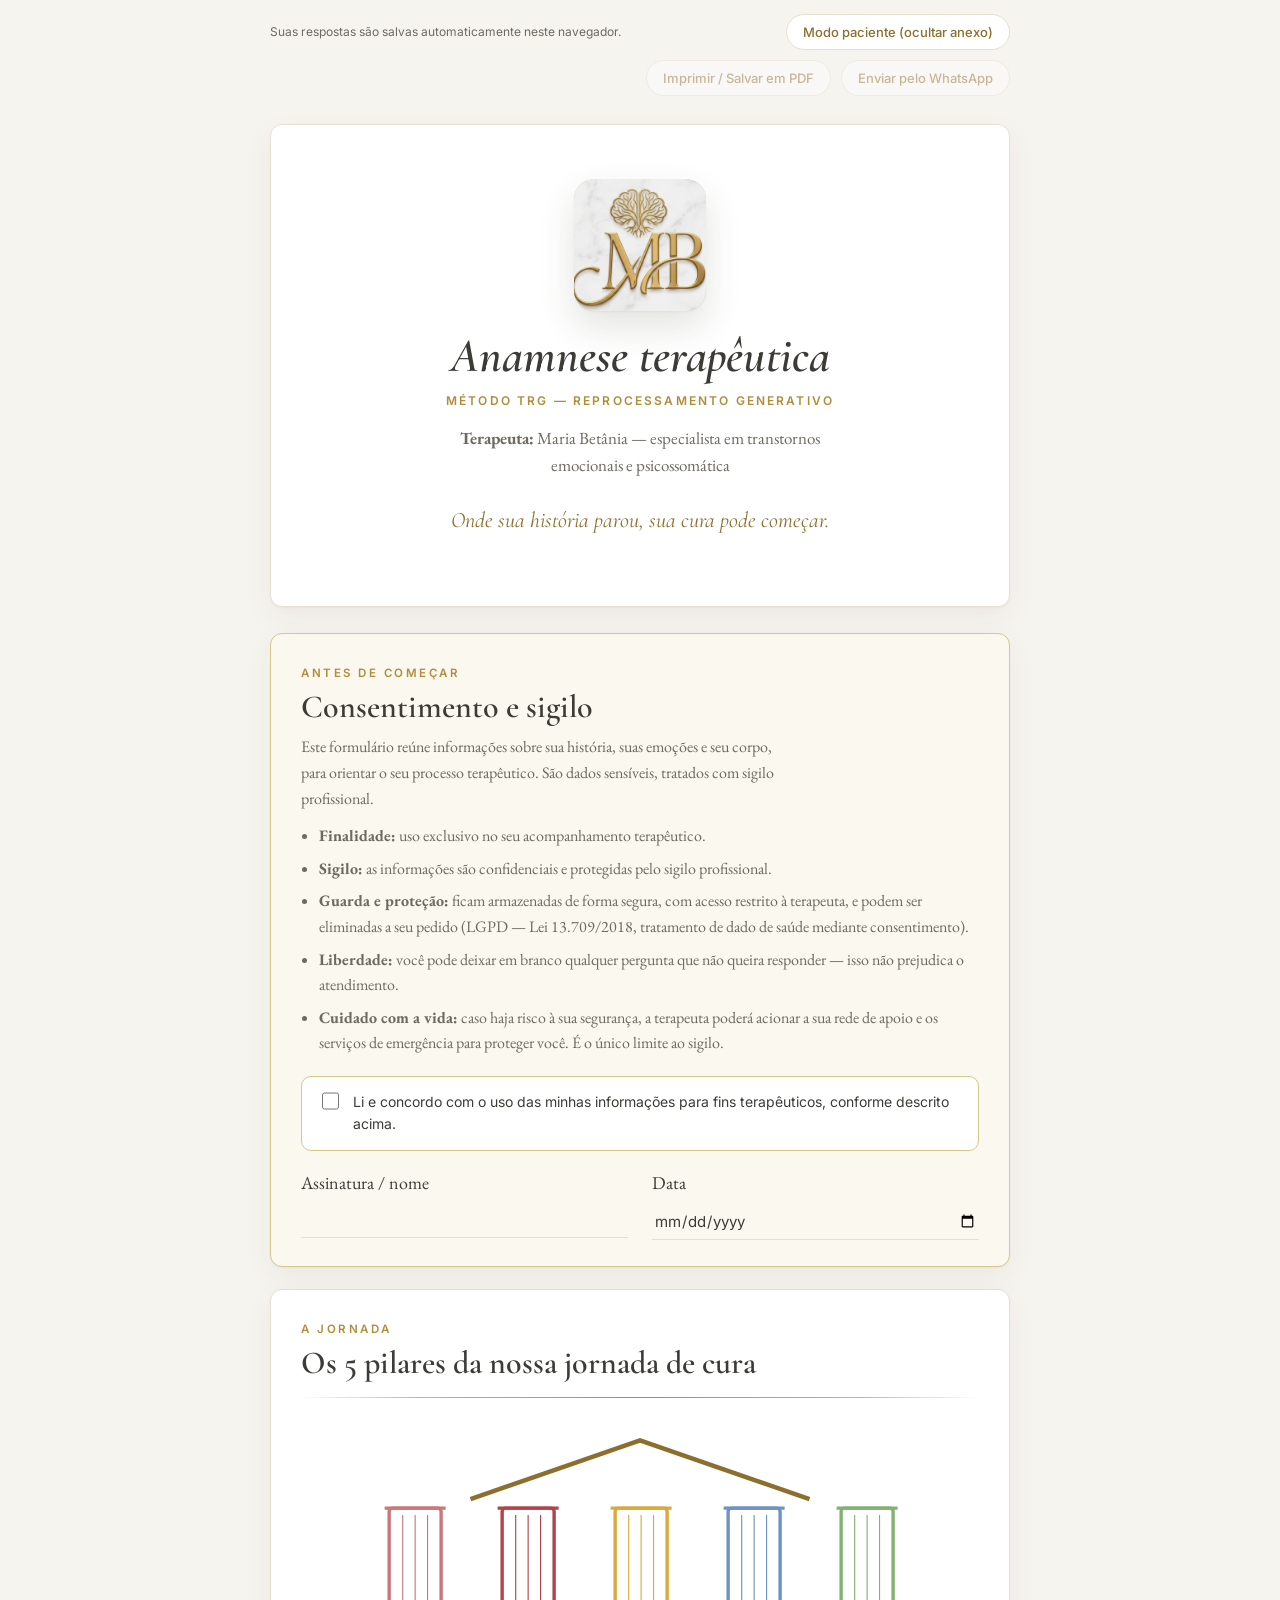
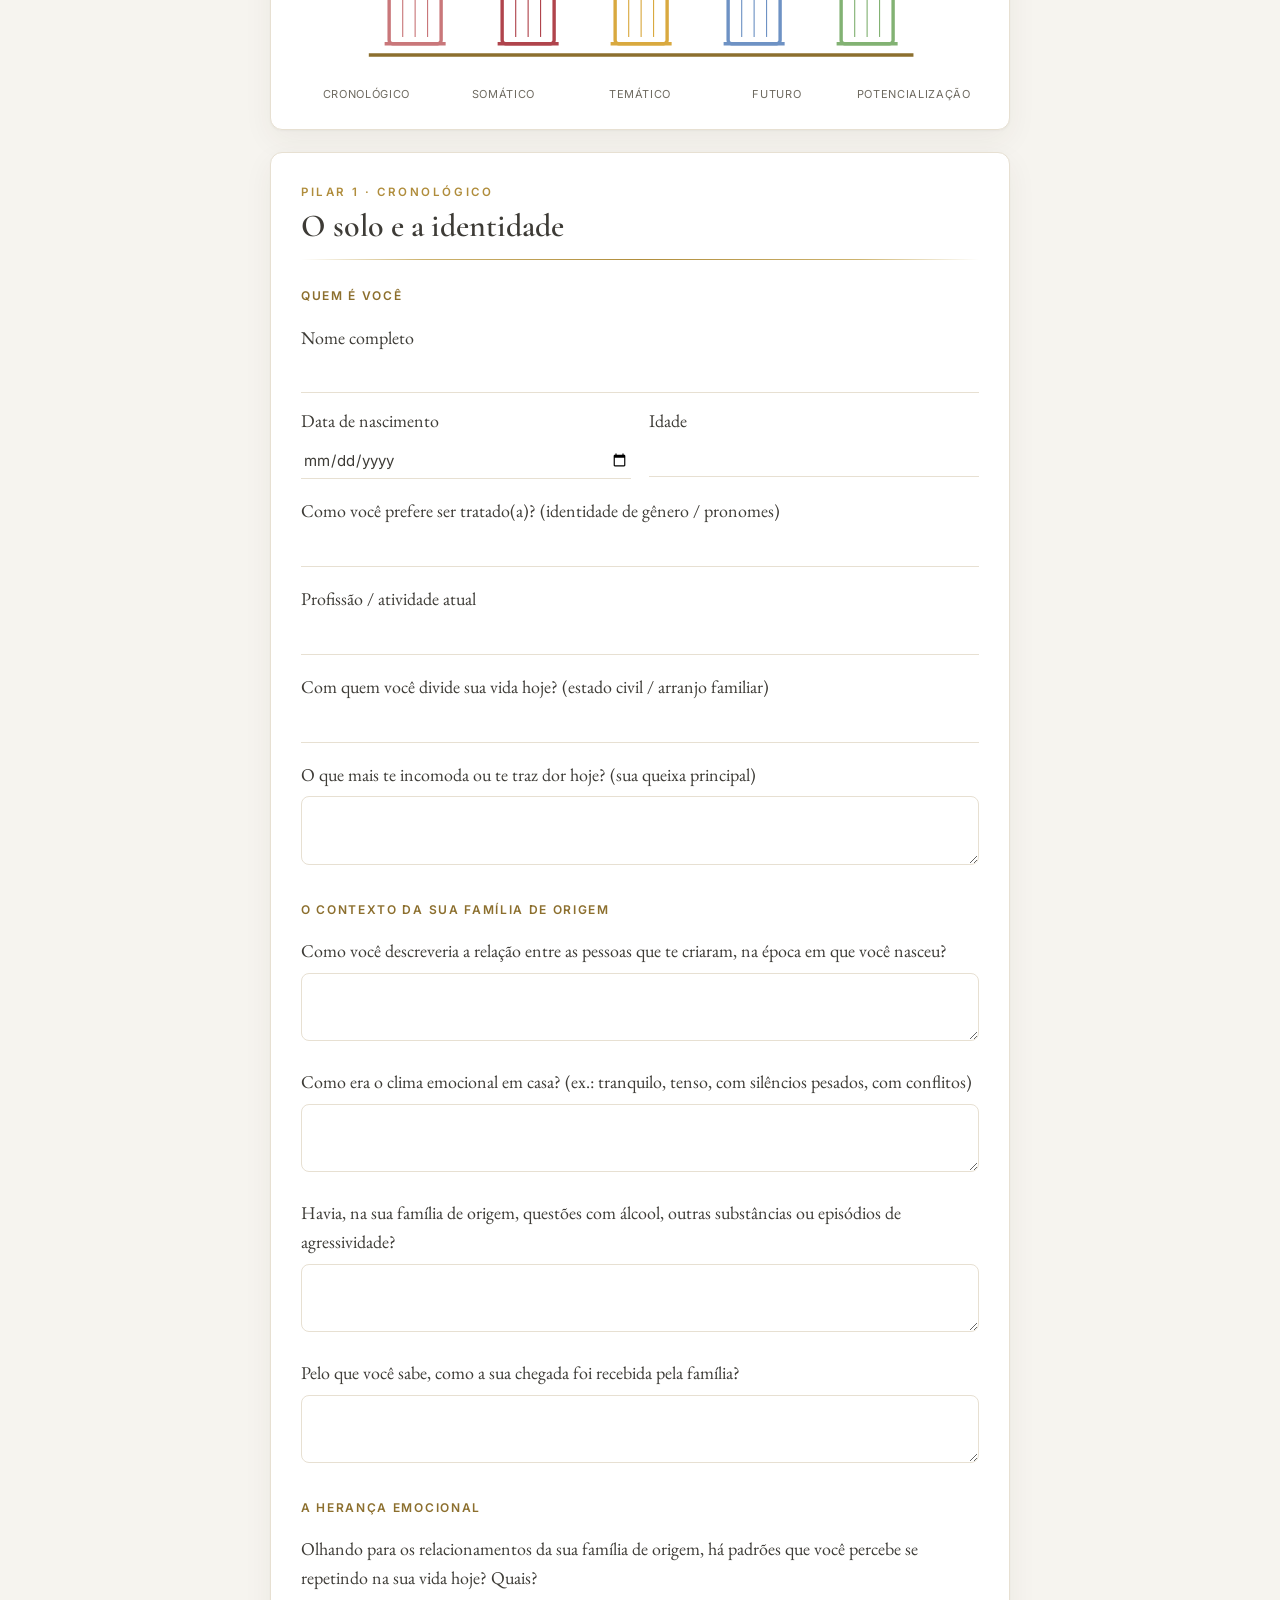
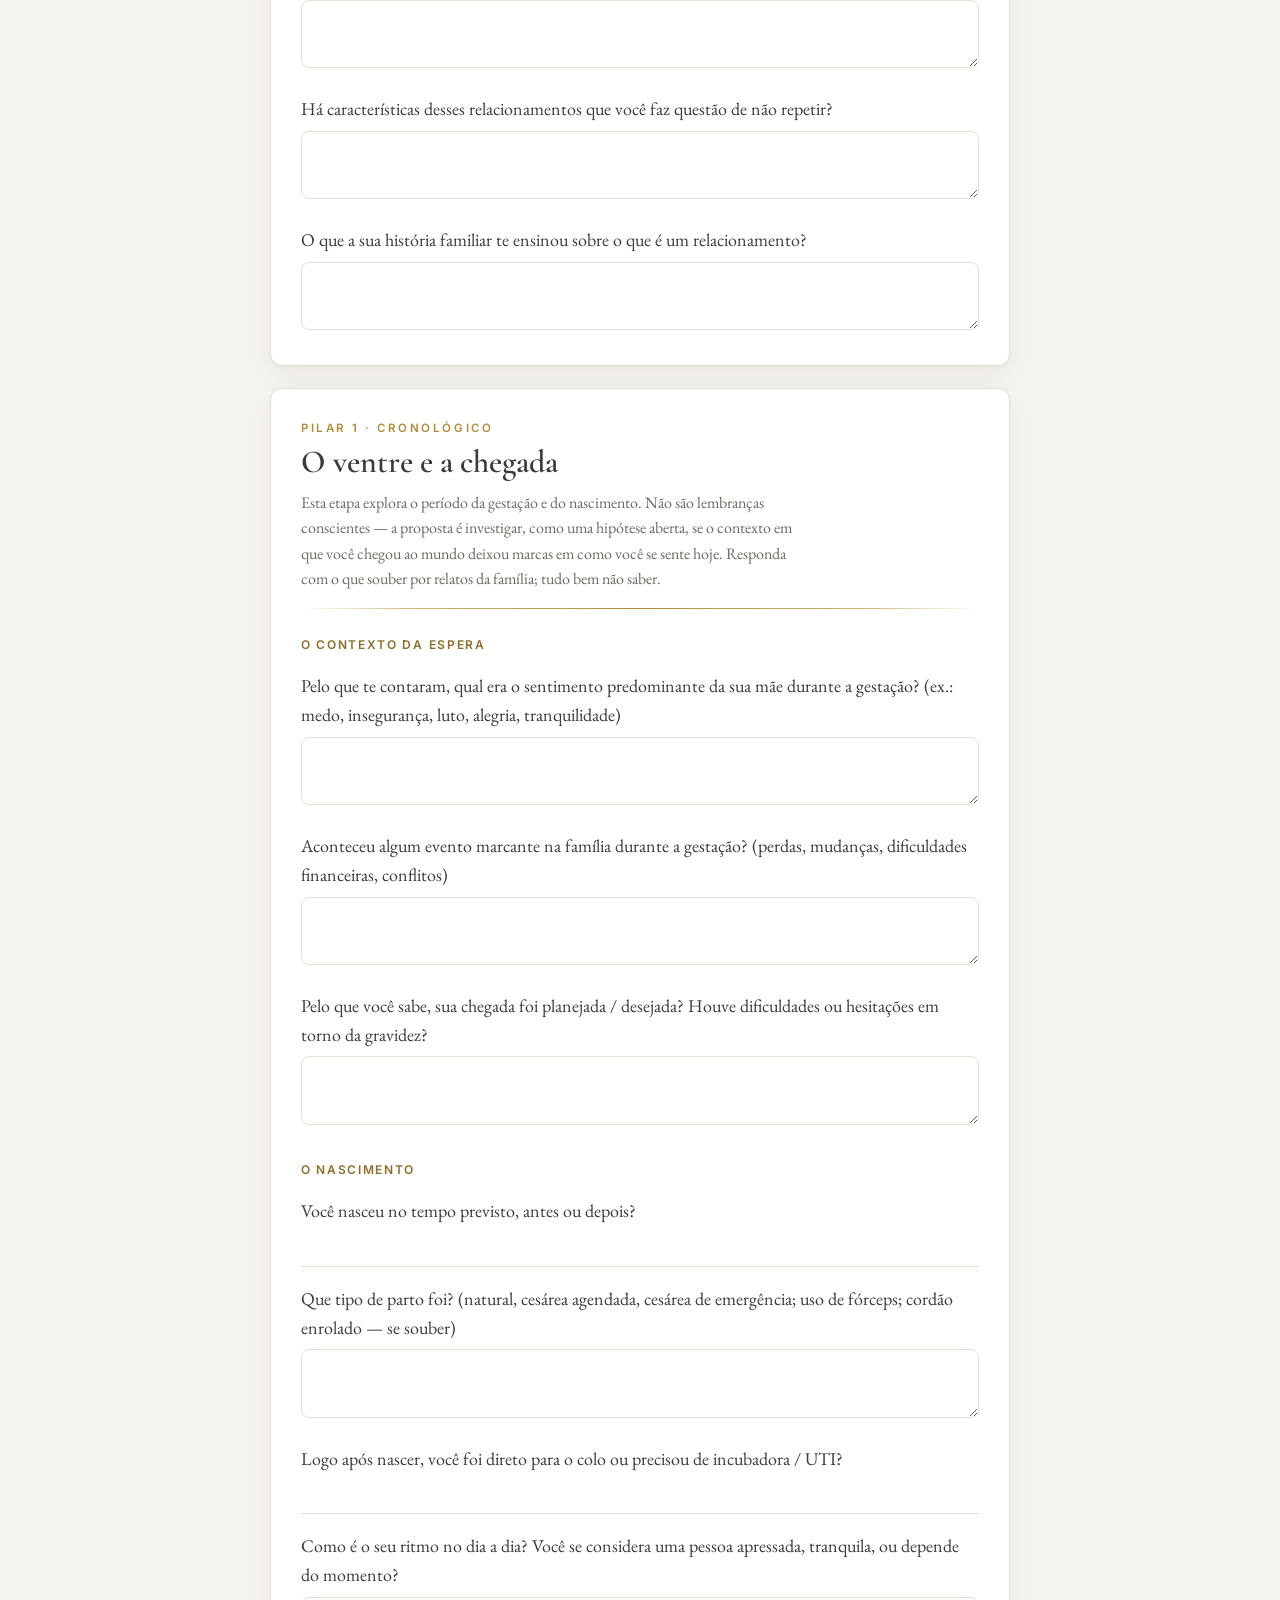
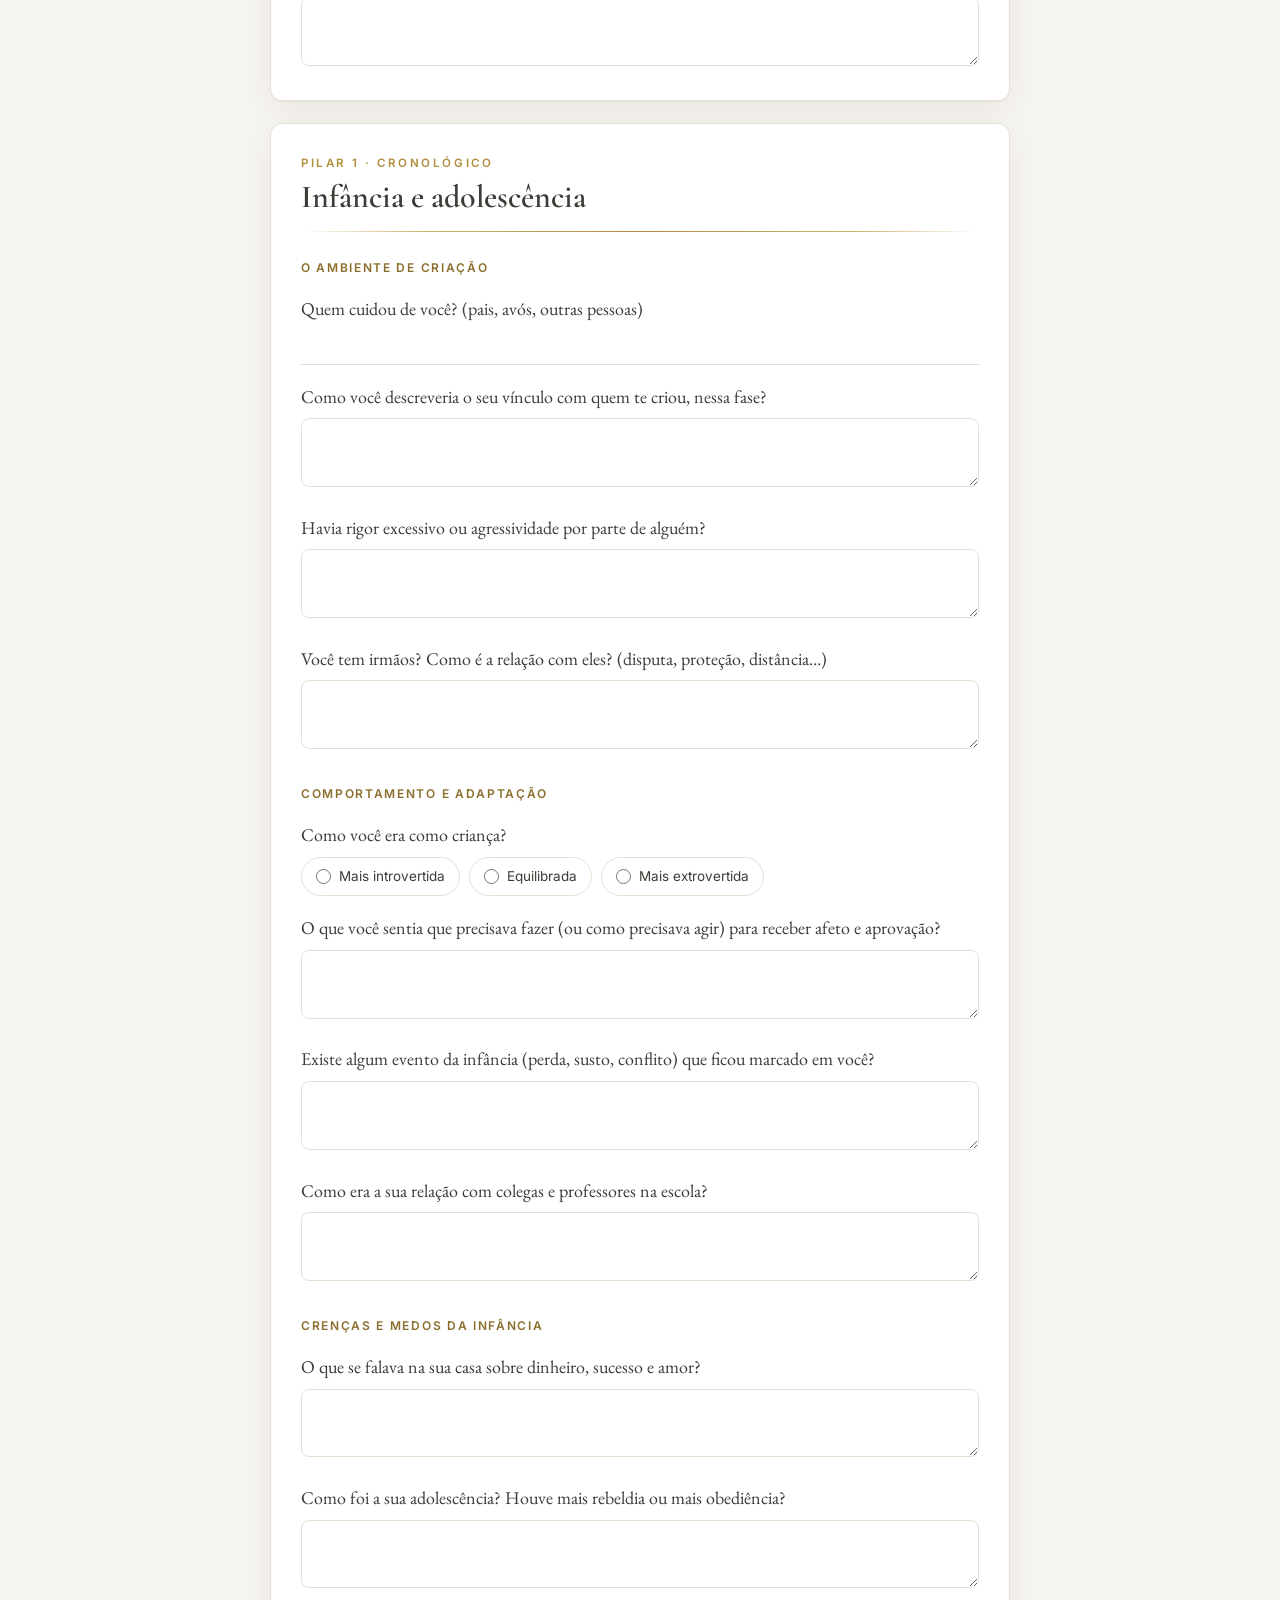
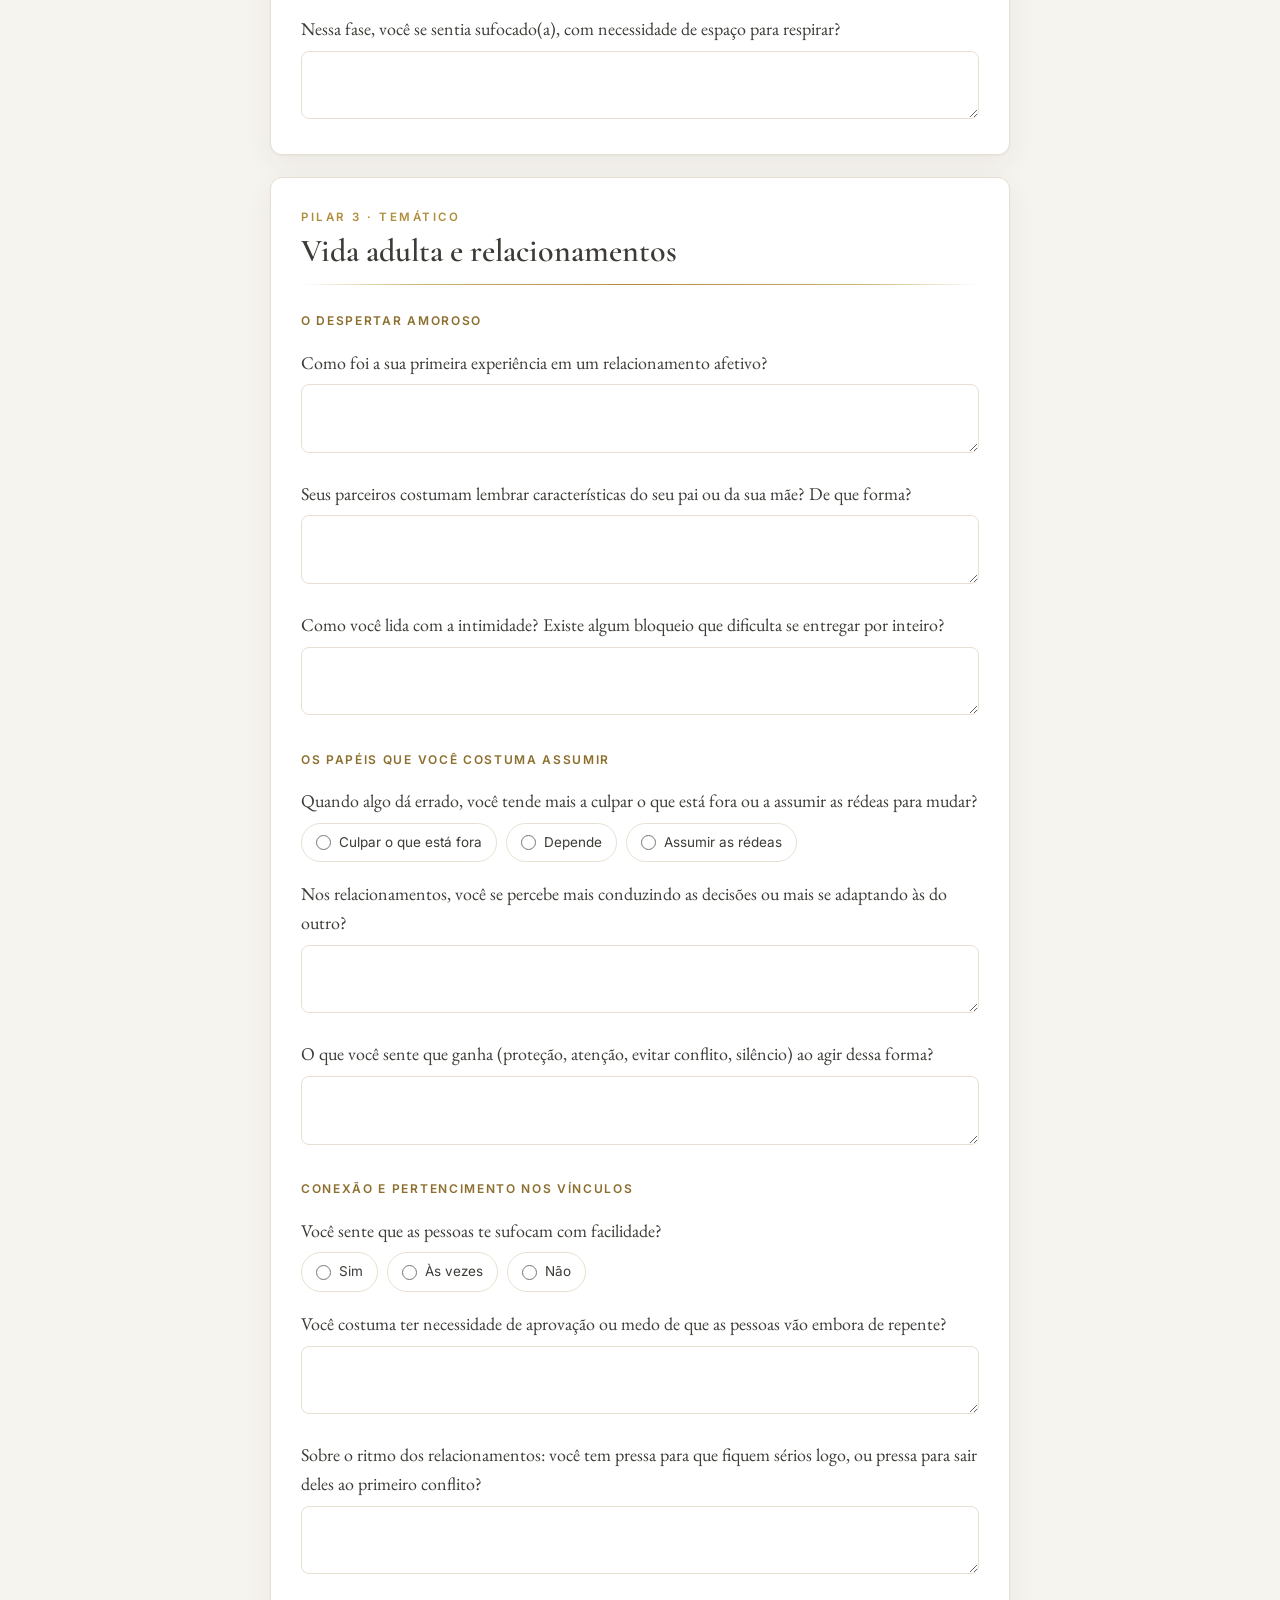
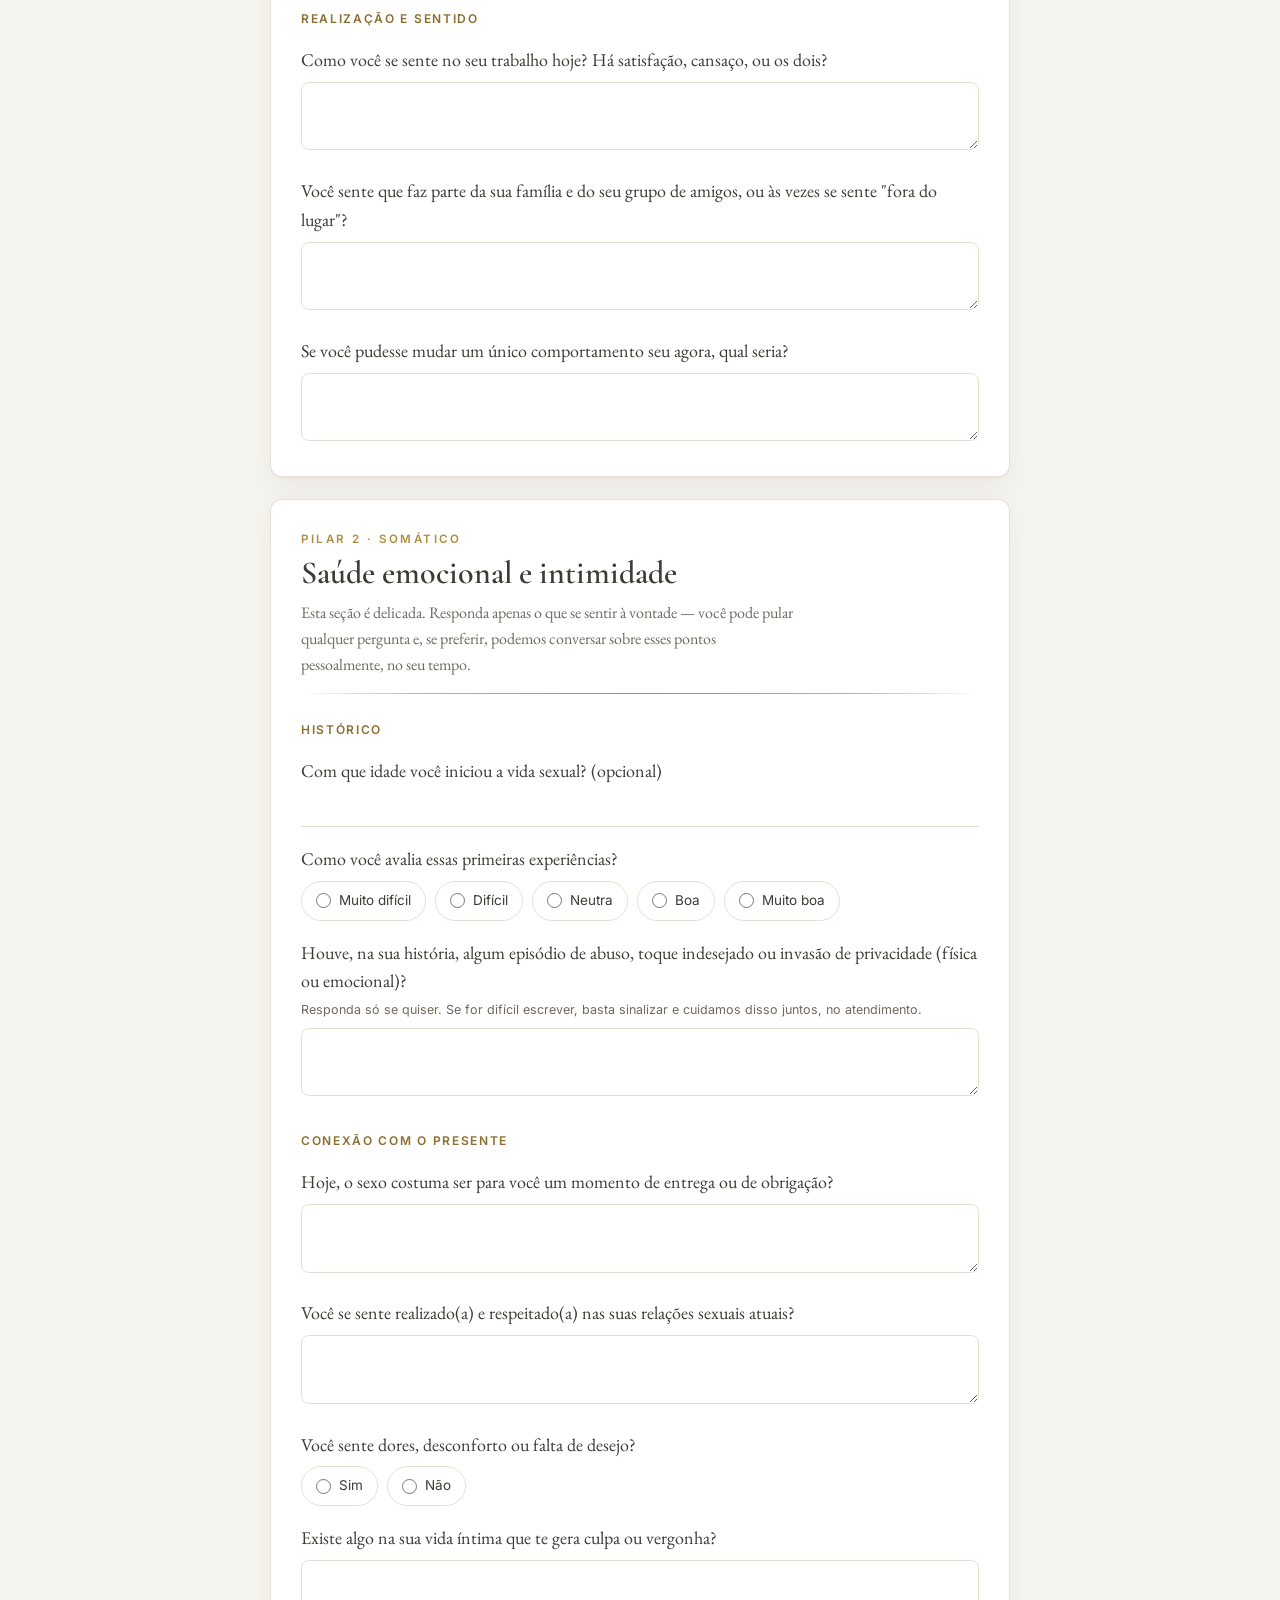
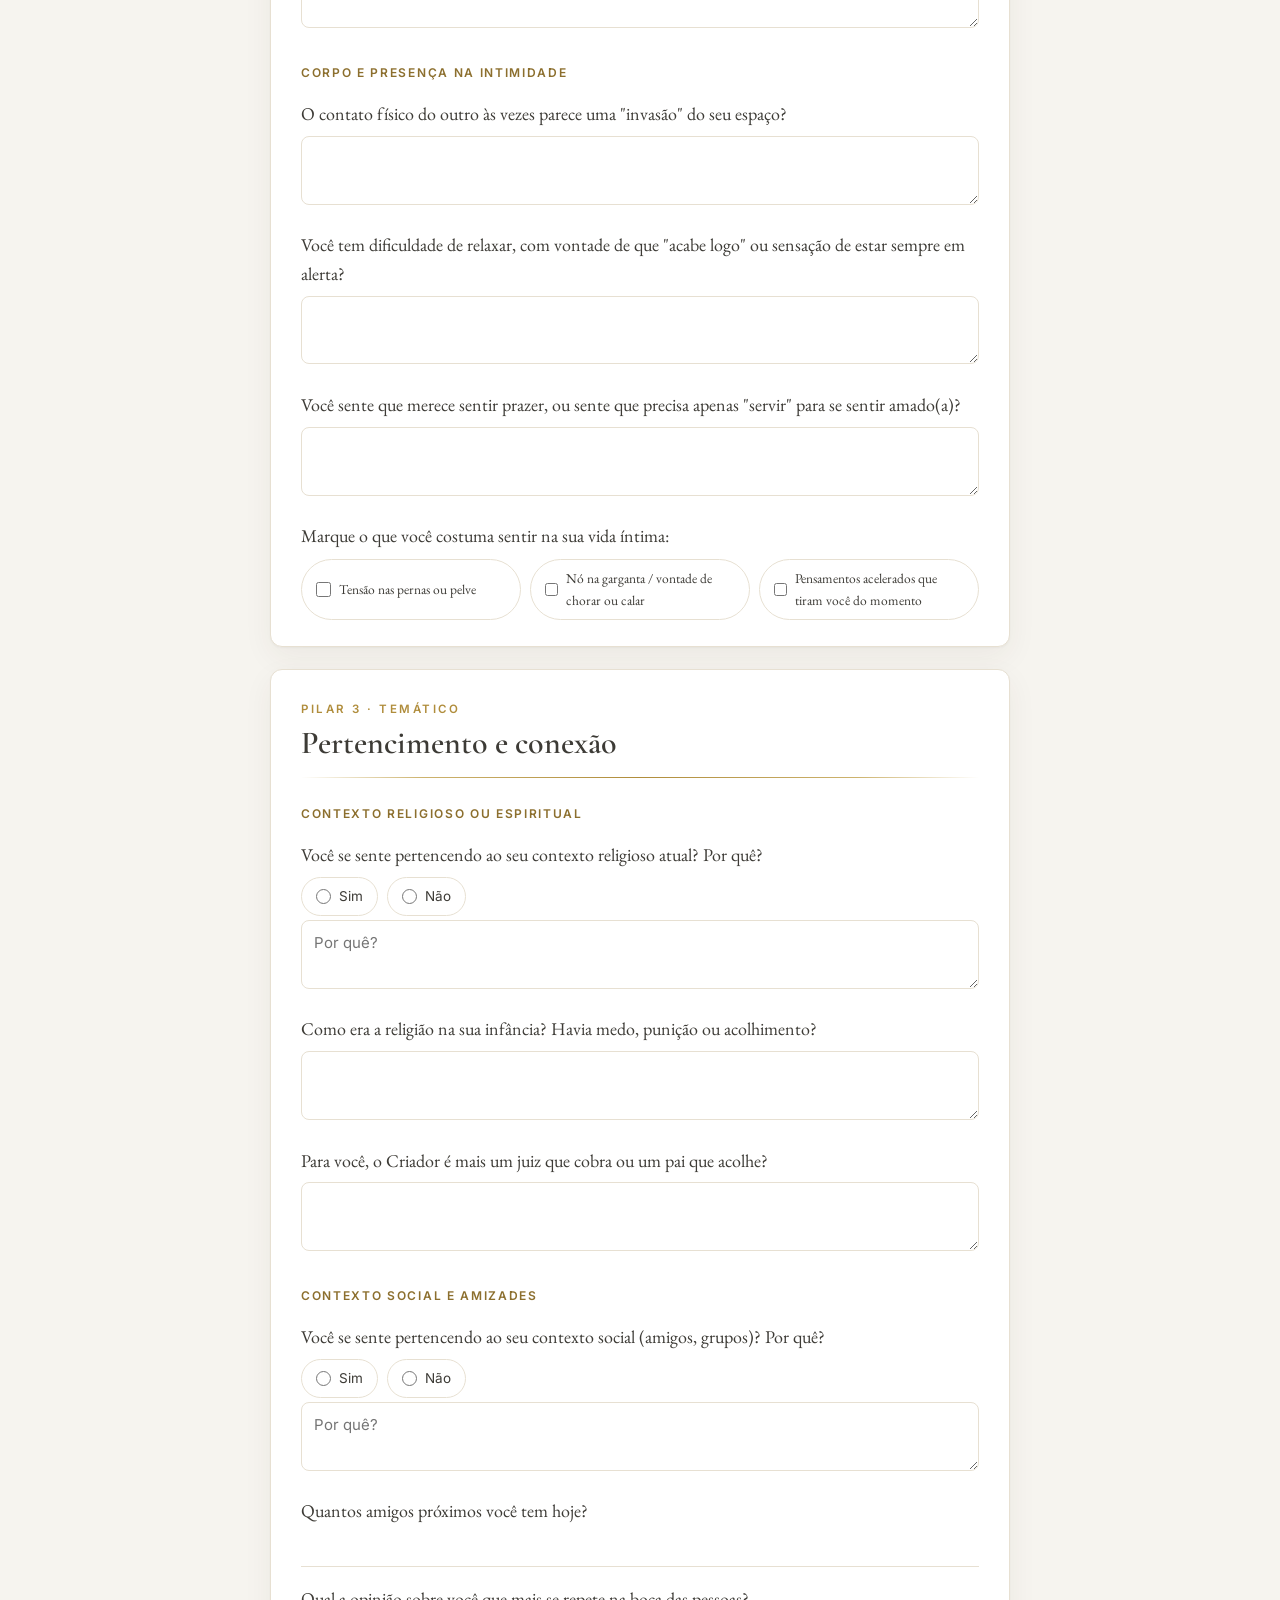
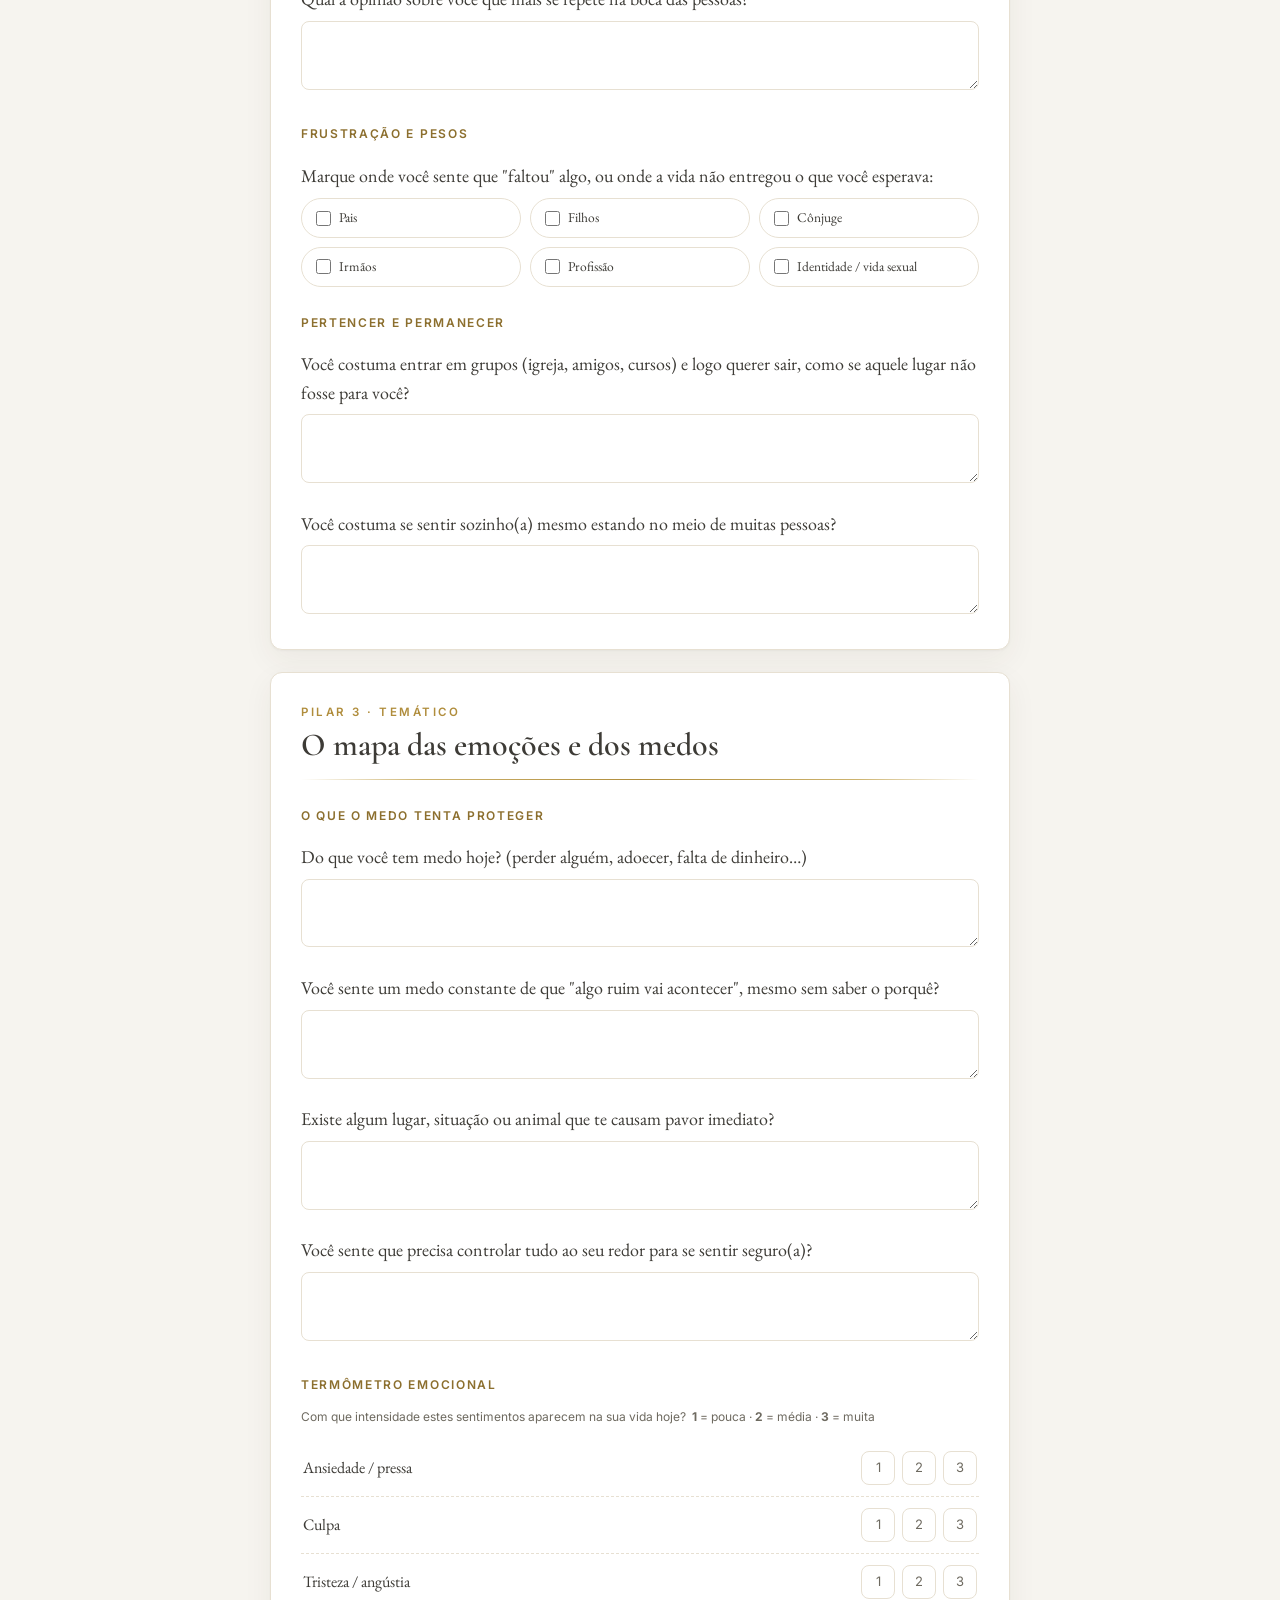
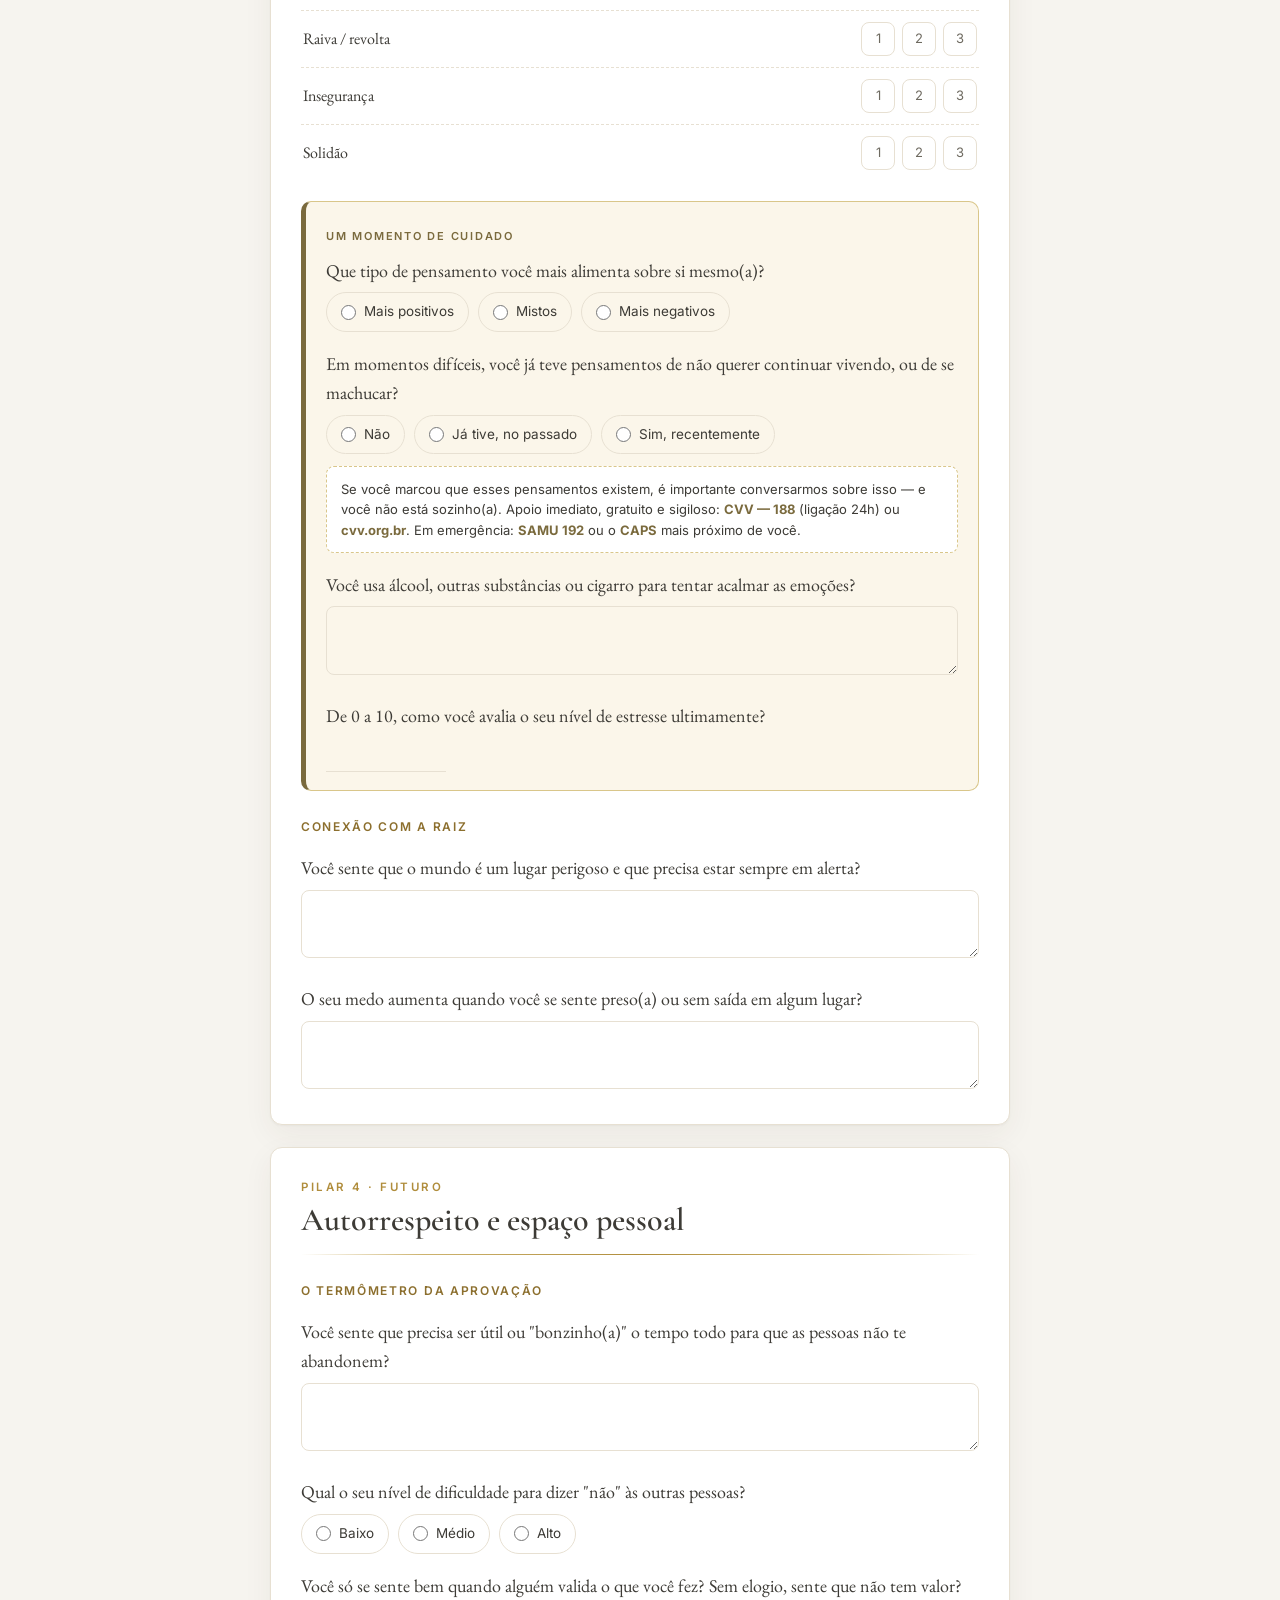
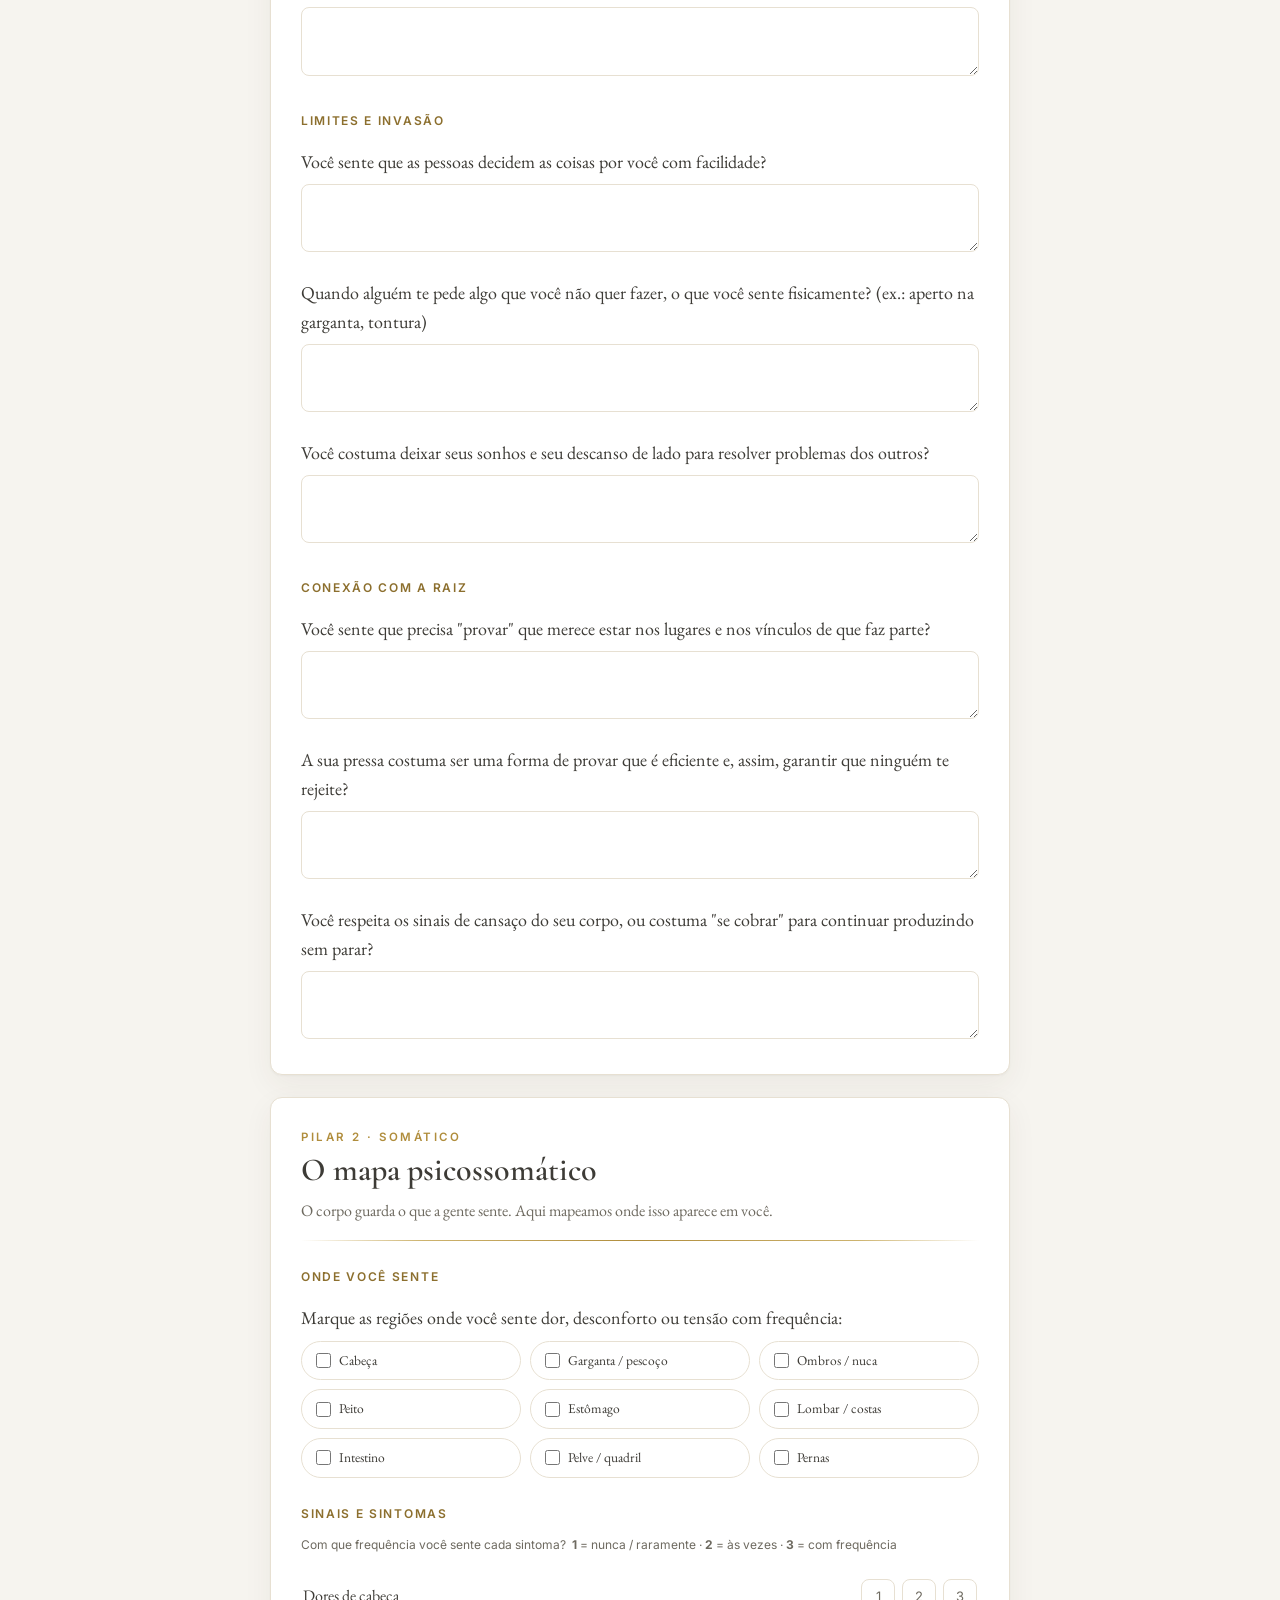
==== commit cc688ab8: "Adiciona autosave e libera impressão/envio só a partir de 90% preenchido Salva o progresso da anamne" ====
--- a/anamnese-trg.html
+++ b/anamnese-trg.html
@@ -120,6 +120,21 @@
             outline-offset: 2px;
         }
 
+        .btn:disabled {
+            opacity: .45;
+            cursor: not-allowed;
+            background: var(--paper);
+        }
+
+        .save-status {
+            font-family: "Inter", sans-serif;
+            font-size: 12px;
+            color: var(--muted);
+            display: flex;
+            align-items: center;
+            margin-right: auto;
+        }
+
         /* ---------- capa ---------- */
         .cover {
             background: var(--paper);
@@ -712,8 +727,10 @@
 <div class="progress" id="progress" aria-hidden="true"></div>
 
 <div class="toolbar">
+    <span class="save-status" id="saveStatus">Suas respostas são salvas automaticamente neste navegador.</span>
     <button class="btn" id="modeBtn" type="button">Modo paciente (ocultar anexo)</button>
-    <button class="btn" id="printBtn" type="button">Imprimir / Salvar em PDF</button>
+    <button class="btn" id="printBtn" type="button" disabled title="Disponível a partir de 90% do formulário preenchido">Imprimir / Salvar em PDF</button>
+    <button class="btn" id="sendBtn" type="button" disabled title="Disponível a partir de 90% do formulário preenchido">Enviar pelo WhatsApp</button>
 </div>
 
 <div class="wrap">
@@ -1492,8 +1509,100 @@
 </div>
 
 <script>
-    document.getElementById('printBtn').addEventListener('click', function () {
+    // ---------- Autosave em localStorage ----------
+    var STORAGE_KEY = 'anamnese-trg-autosave';
+    var fields = Array.prototype.slice.call(document.querySelectorAll('.wrap [name]'));
+    var fieldNames = fields.reduce(function (names, el) {
+        if (names.indexOf(el.name) === -1) names.push(el.name);
+        return names;
+    }, []);
+    var saveStatus = document.getElementById('saveStatus');
+
+    function loadDraft() {
+        try {
+            return JSON.parse(localStorage.getItem(STORAGE_KEY)) || {};
+        } catch (e) {
+            return {};
+        }
+    }
+
+    function restoreDraft() {
+        var draft = loadDraft();
+        fields.forEach(function (el) {
+            if (!(el.name in draft)) return;
+            if (el.type === 'checkbox') {
+                el.checked = !!draft[el.name];
+            } else if (el.type === 'radio') {
+                el.checked = el.value === draft[el.name];
+            } else {
+                el.value = draft[el.name];
+            }
+        });
+    }
+
+    function saveDraft() {
+        var draft = {};
+        fields.forEach(function (el) {
+            if (el.type === 'checkbox') {
+                draft[el.name] = el.checked;
+            } else if (el.type === 'radio') {
+                if (el.checked) draft[el.name] = el.value;
+            } else {
+                draft[el.name] = el.value;
+            }
+        });
+        localStorage.setItem(STORAGE_KEY, JSON.stringify(draft));
+        var time = new Date().toLocaleTimeString('pt-BR', {hour: '2-digit', minute: '2-digit'});
+        saveStatus.textContent = 'Rascunho salvo às ' + time + '.';
+    }
+
+    // ---------- Progresso de preenchimento (libera impressão/envio em 90%) ----------
+    var printBtn = document.getElementById('printBtn');
+    var sendBtn = document.getElementById('sendBtn');
+    var COMPLETION_THRESHOLD = 0.9;
+
+    function isFieldAnswered(name) {
+        var group = fields.filter(function (el) { return el.name === name; });
+        var first = group[0];
+        if (first.type === 'checkbox' || first.type === 'radio') {
+            return group.some(function (el) { return el.checked; });
+        }
+        return group.some(function (el) { return el.value.trim().length > 0; });
+    }
+
+    function updateCompletion() {
+        var answered = fieldNames.filter(isFieldAnswered).length;
+        var pct = answered / fieldNames.length;
+        var unlocked = pct >= COMPLETION_THRESHOLD;
+        printBtn.disabled = !unlocked;
+        sendBtn.disabled = !unlocked;
+        var title = unlocked ? '' : 'Disponível a partir de 90% do formulário preenchido (' + Math.round(pct * 100) + '% concluído)';
+        printBtn.title = title;
+        sendBtn.title = title;
+    }
+
+    document.addEventListener('input', function (e) {
+        if (!e.target.name) return;
+        saveDraft();
+        updateCompletion();
+    });
+    document.addEventListener('change', function (e) {
+        if (!e.target.name) return;
+        saveDraft();
+        updateCompletion();
+    });
+
+    restoreDraft();
+    updateCompletion();
+
+    // ---------- Ações finais ----------
+    printBtn.addEventListener('click', function () {
         window.print();
+    });
+
+    sendBtn.addEventListener('click', function () {
+        var text = encodeURIComponent('Olá, Maria Betânia. Preenchi minha anamnese terapêutica e vou enviar o PDF em anexo.');
+        window.open('https://wa.me/5521988070905?text=' + text, '_blank');
     });
 
     var modeBtn = document.getElementById('modeBtn');
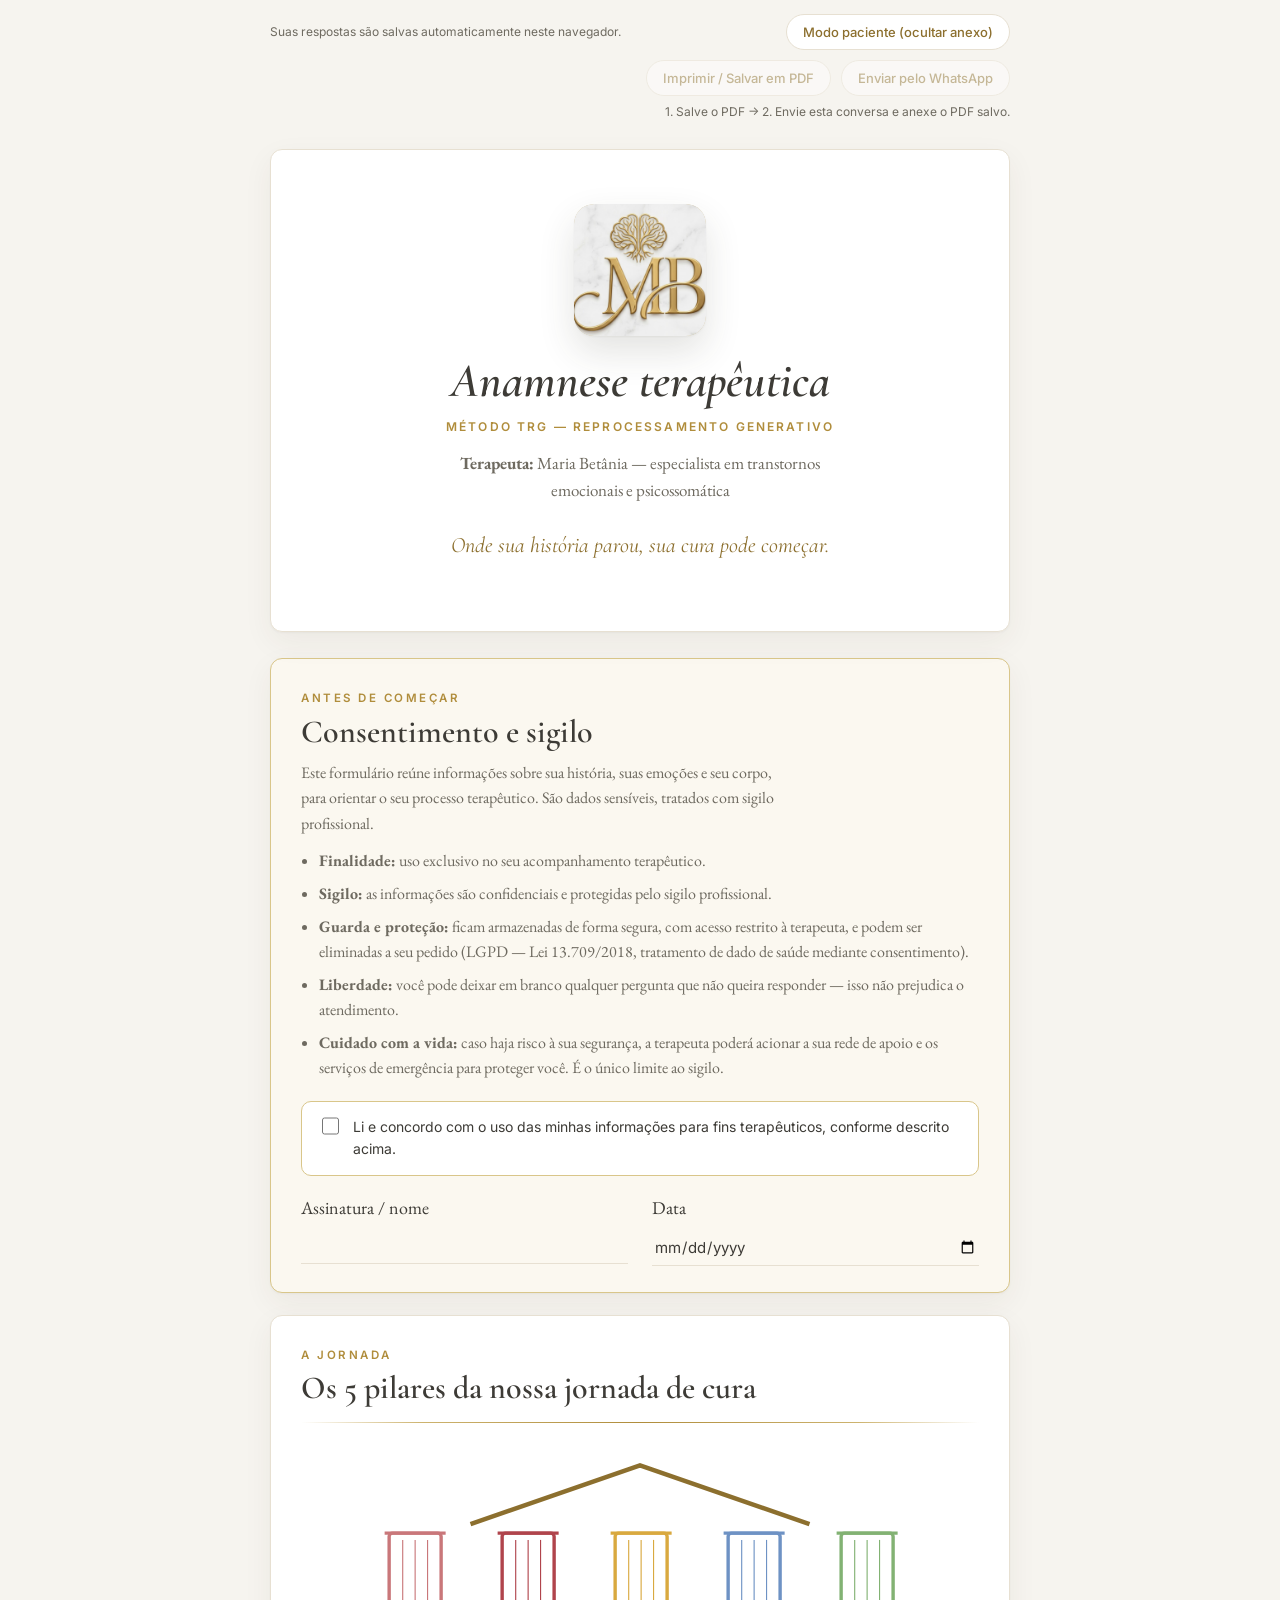
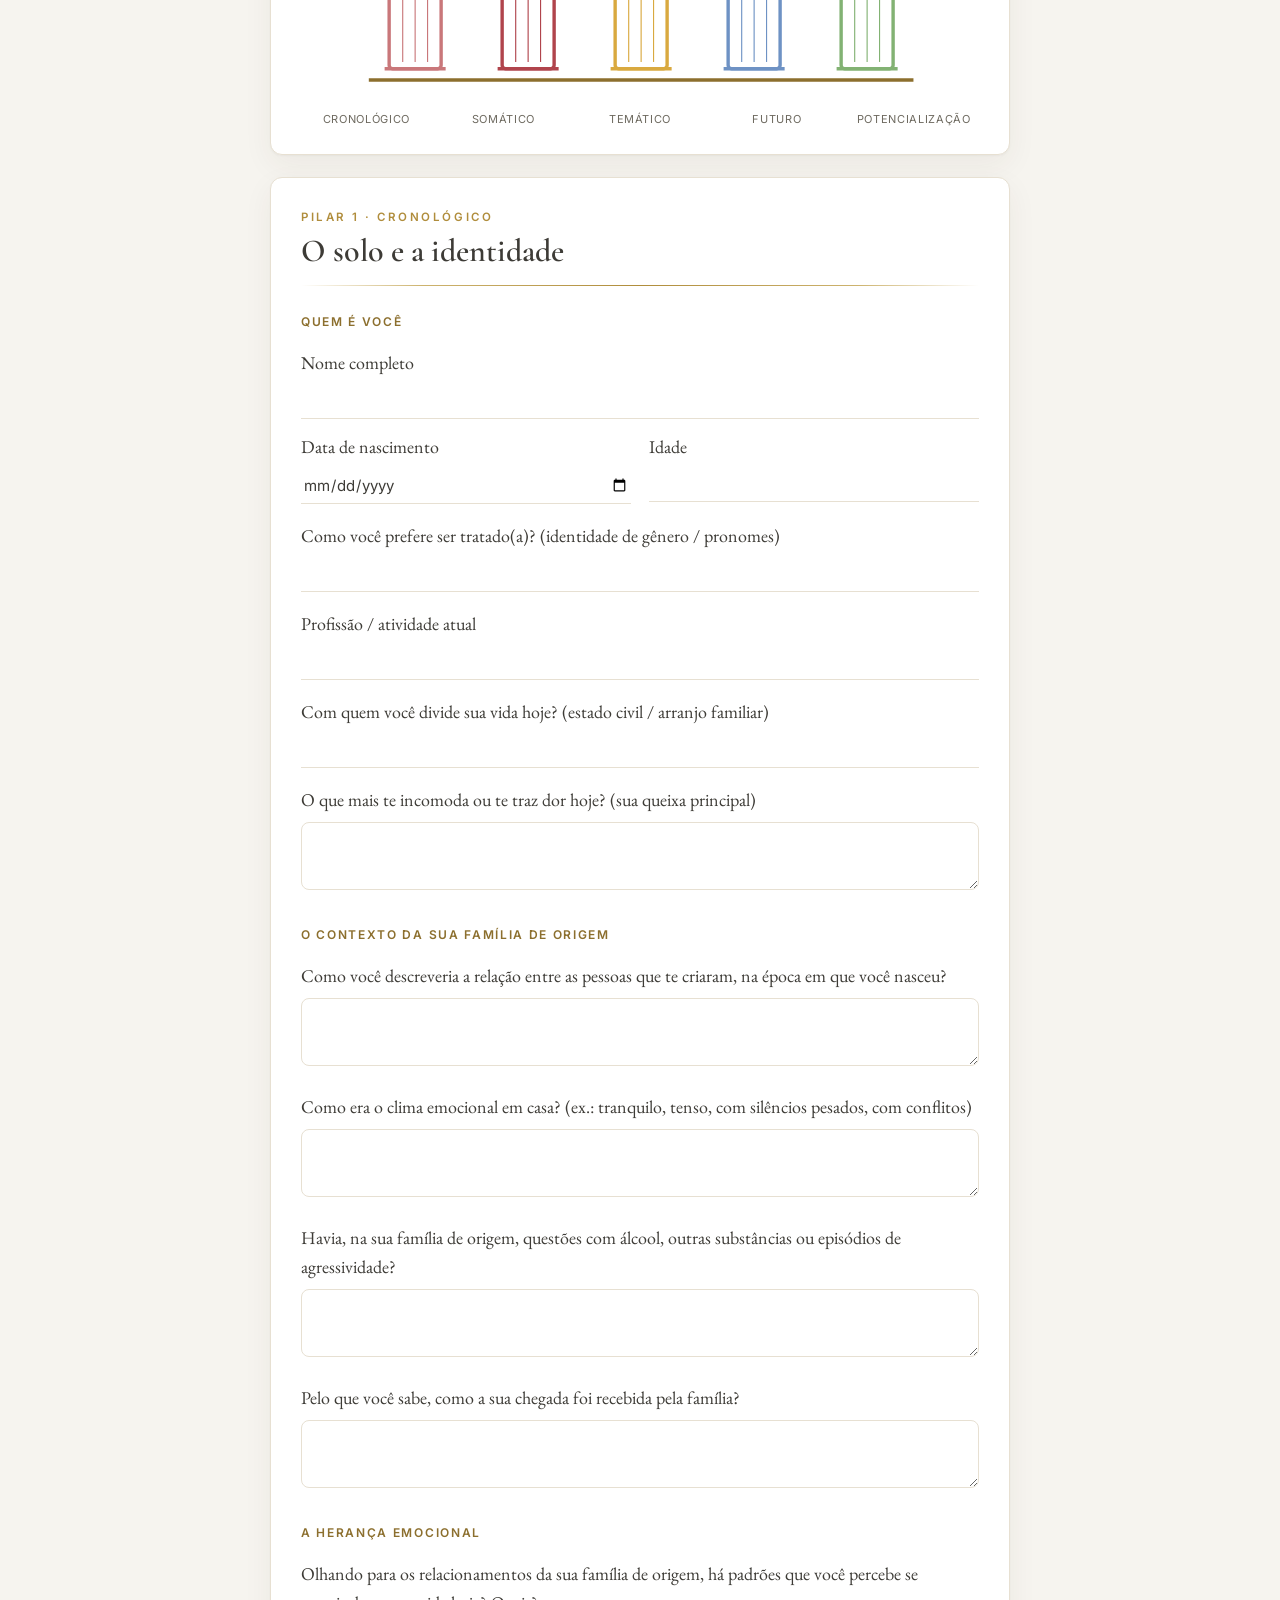
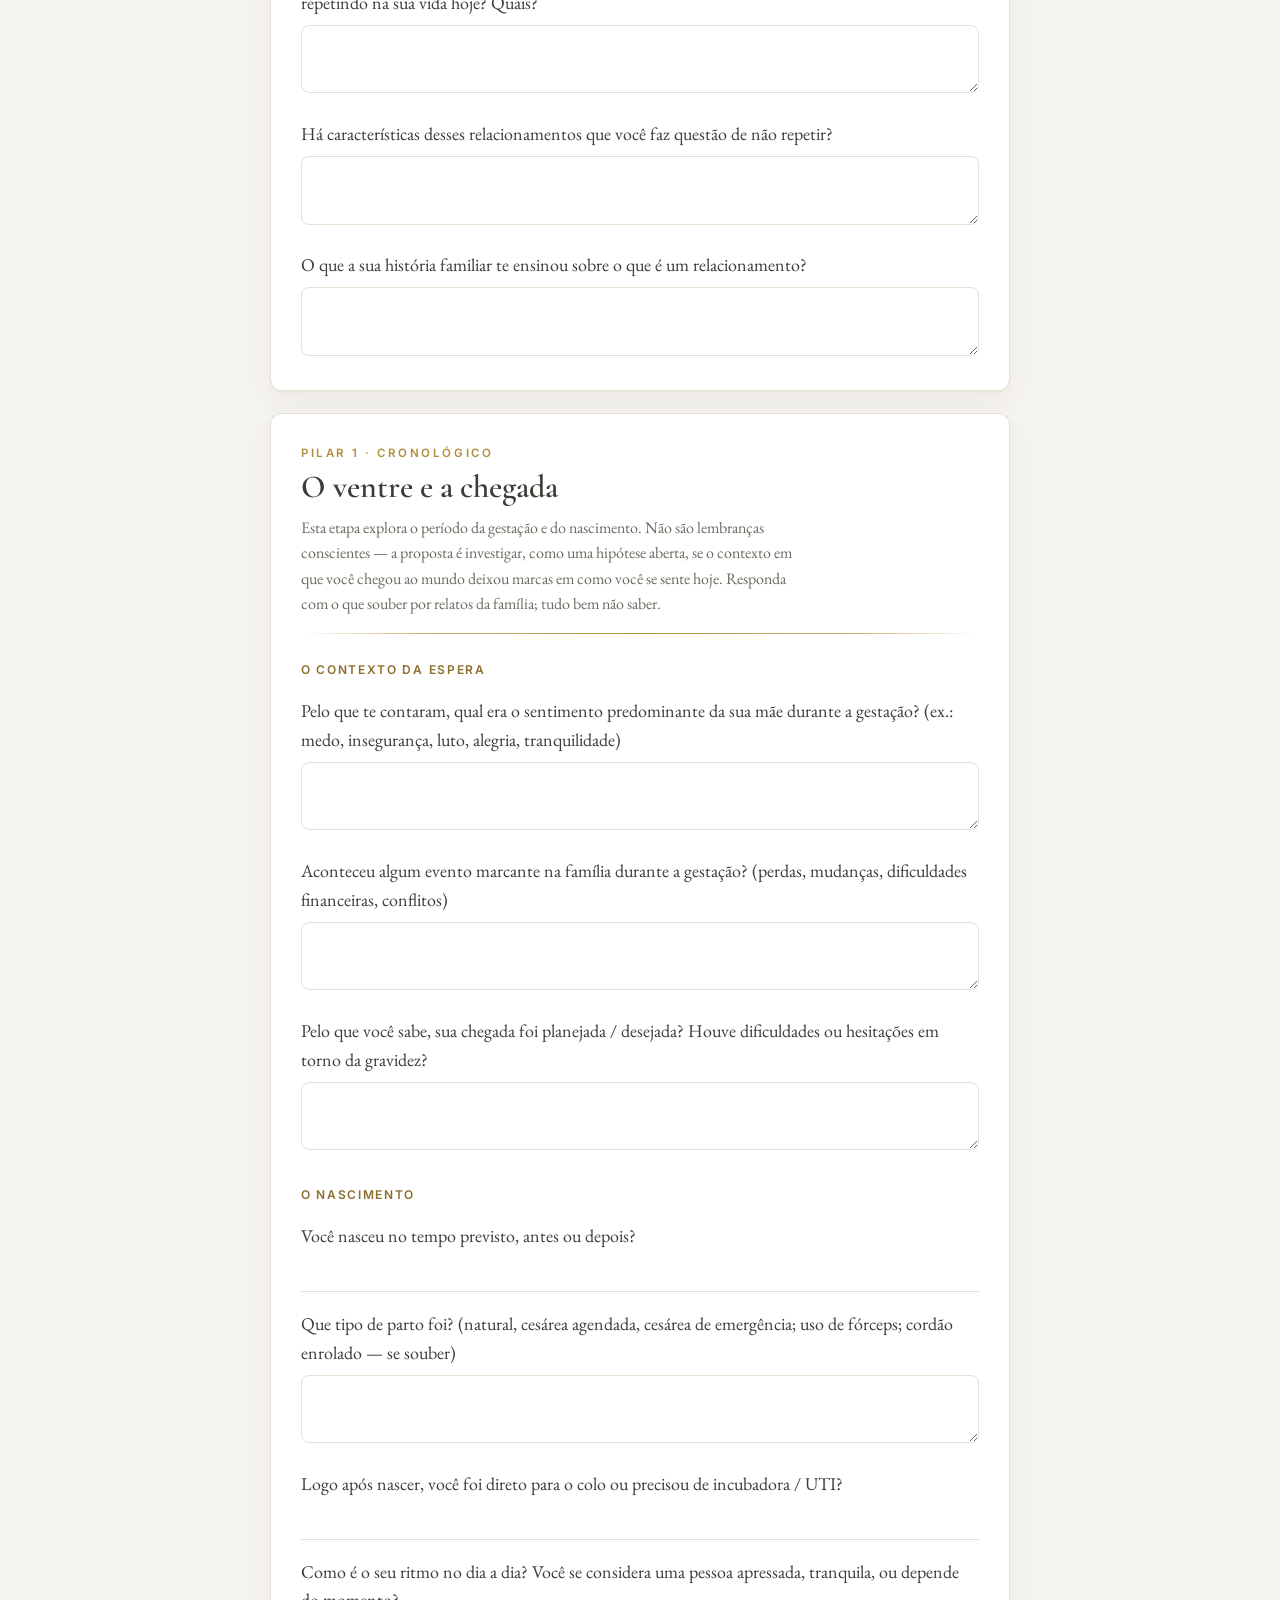
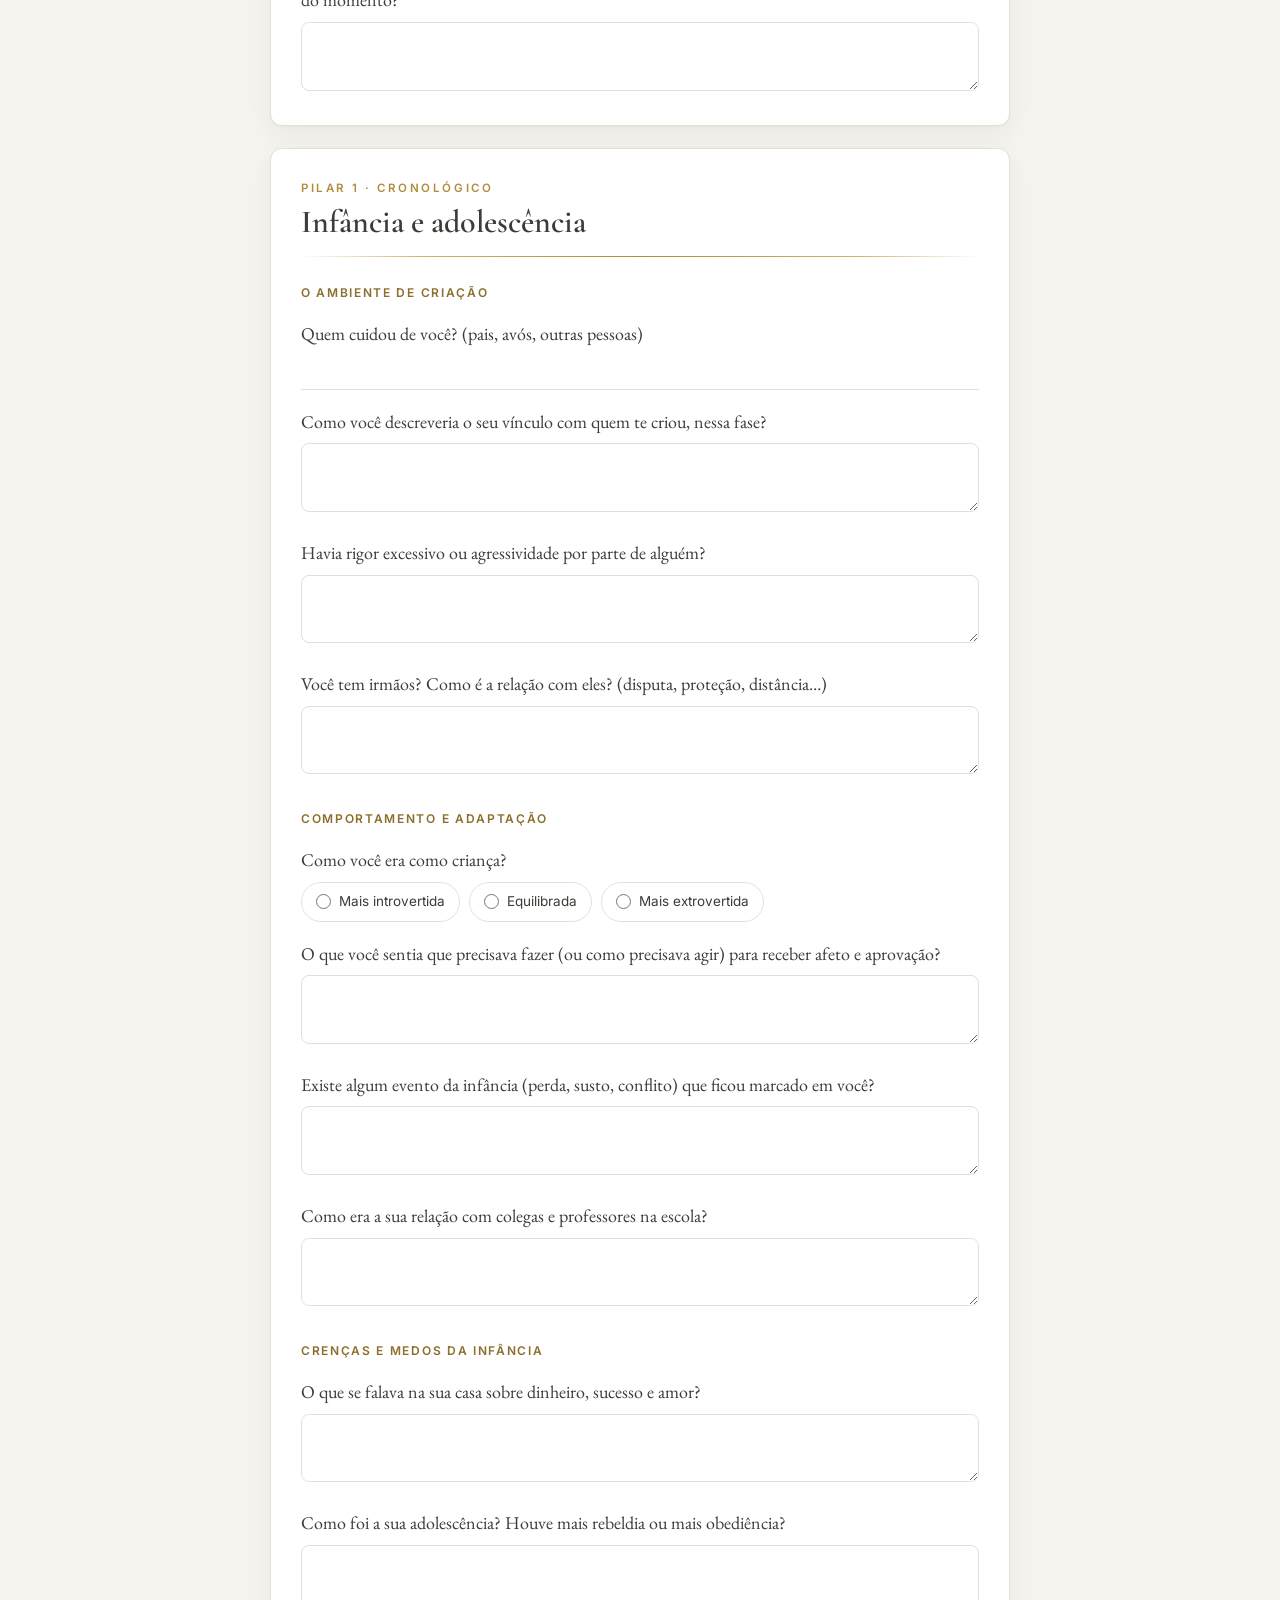
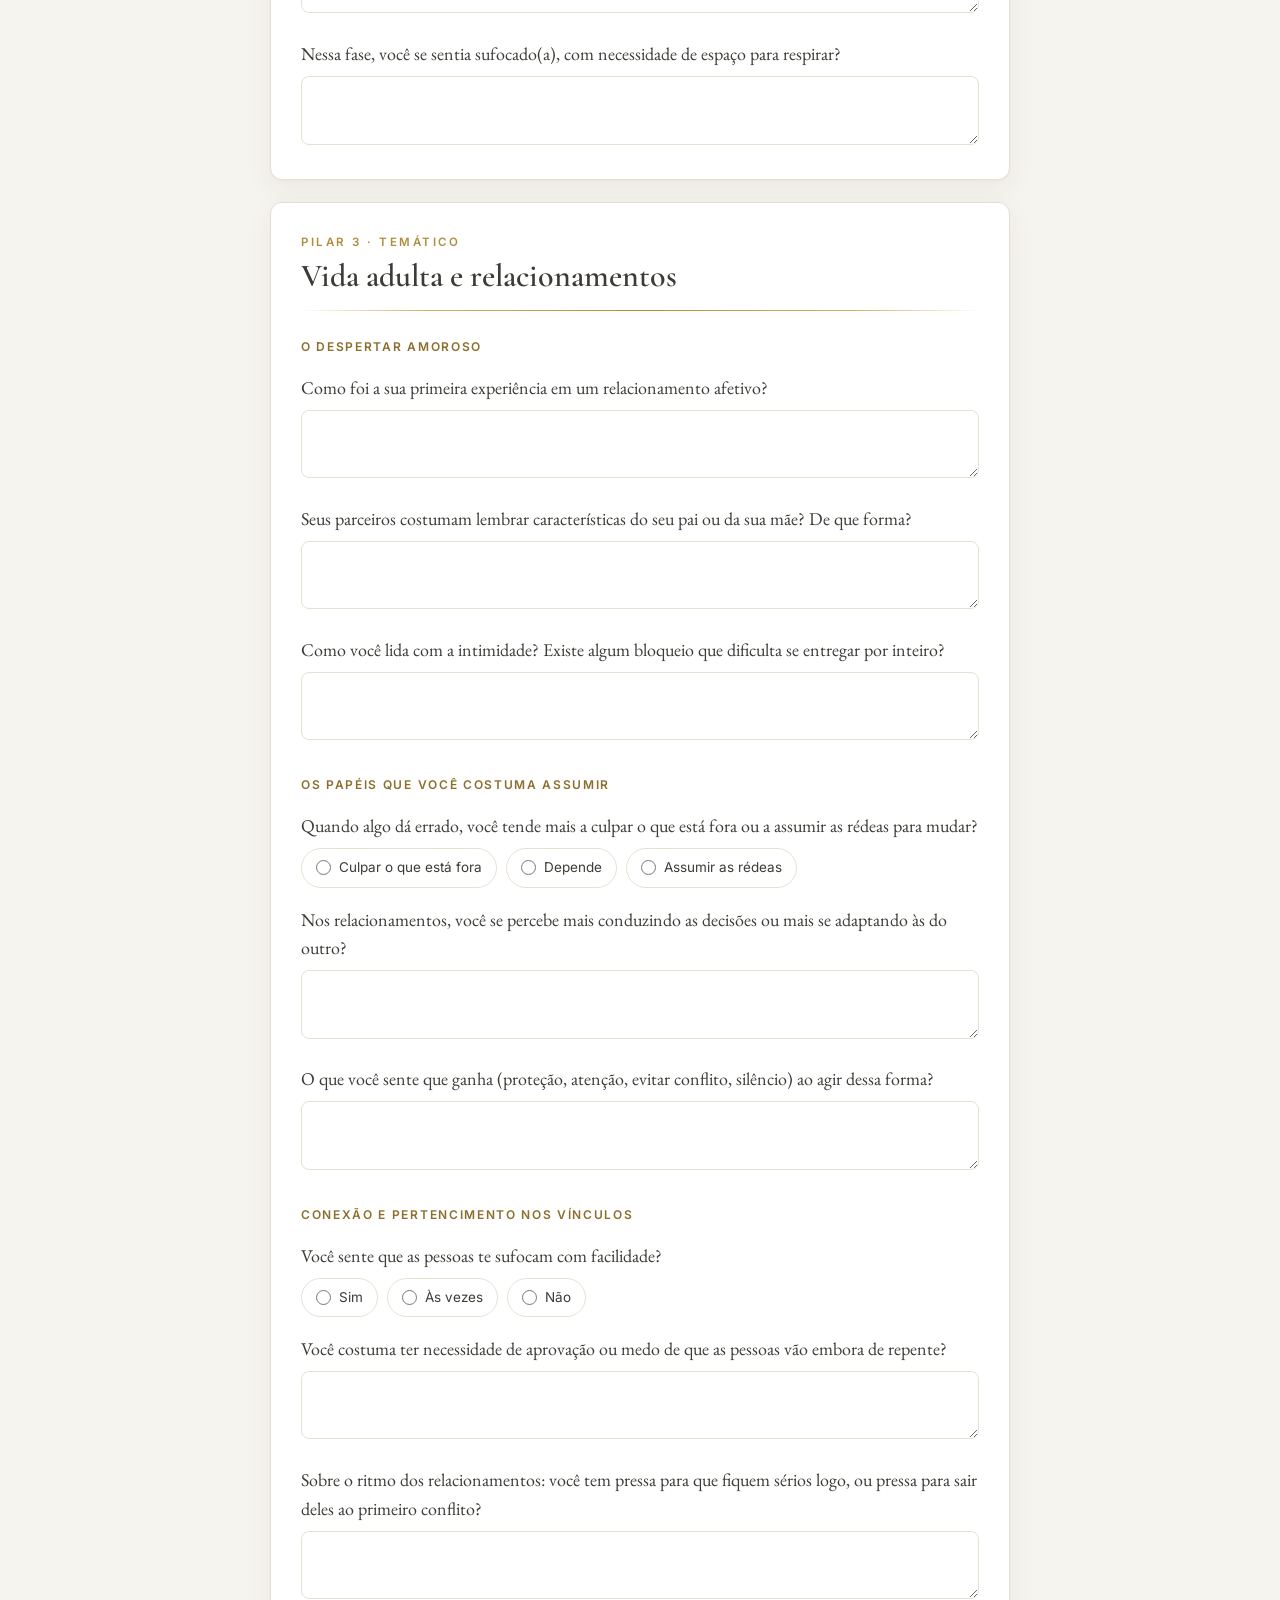
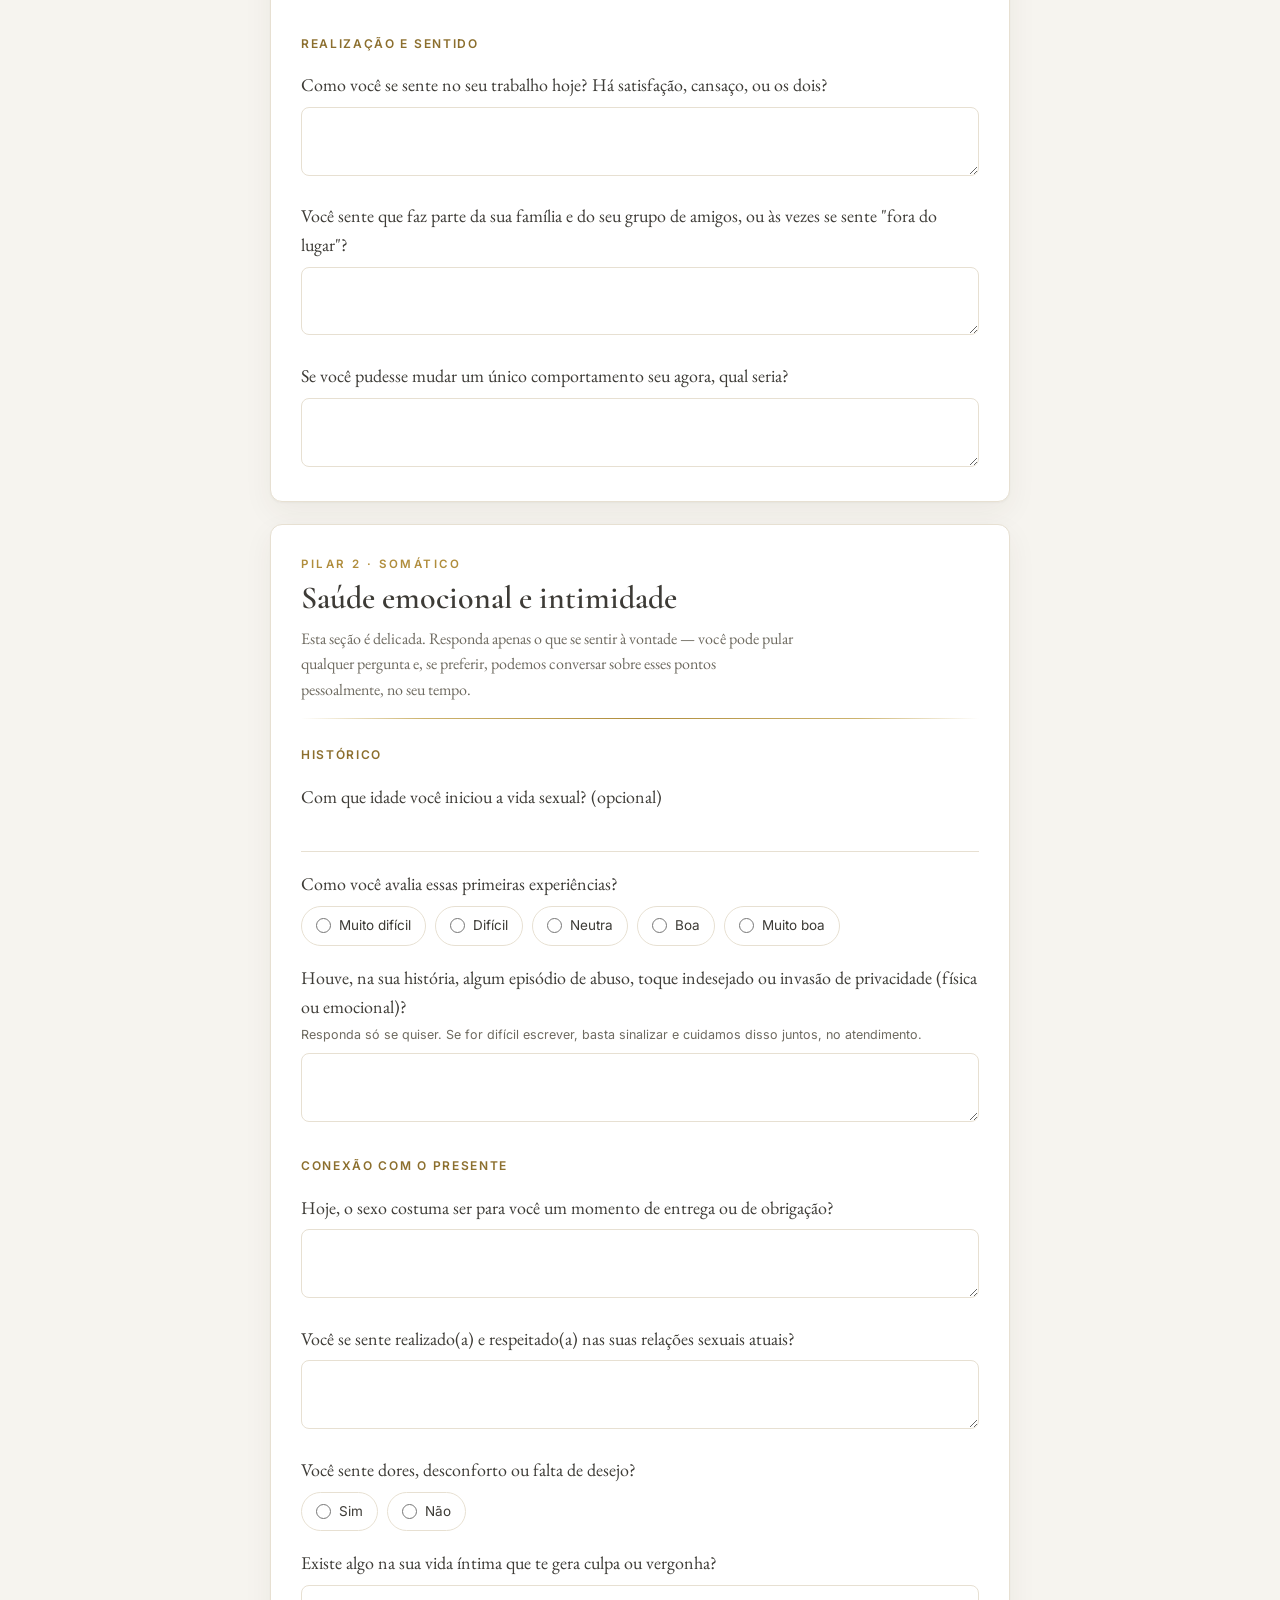
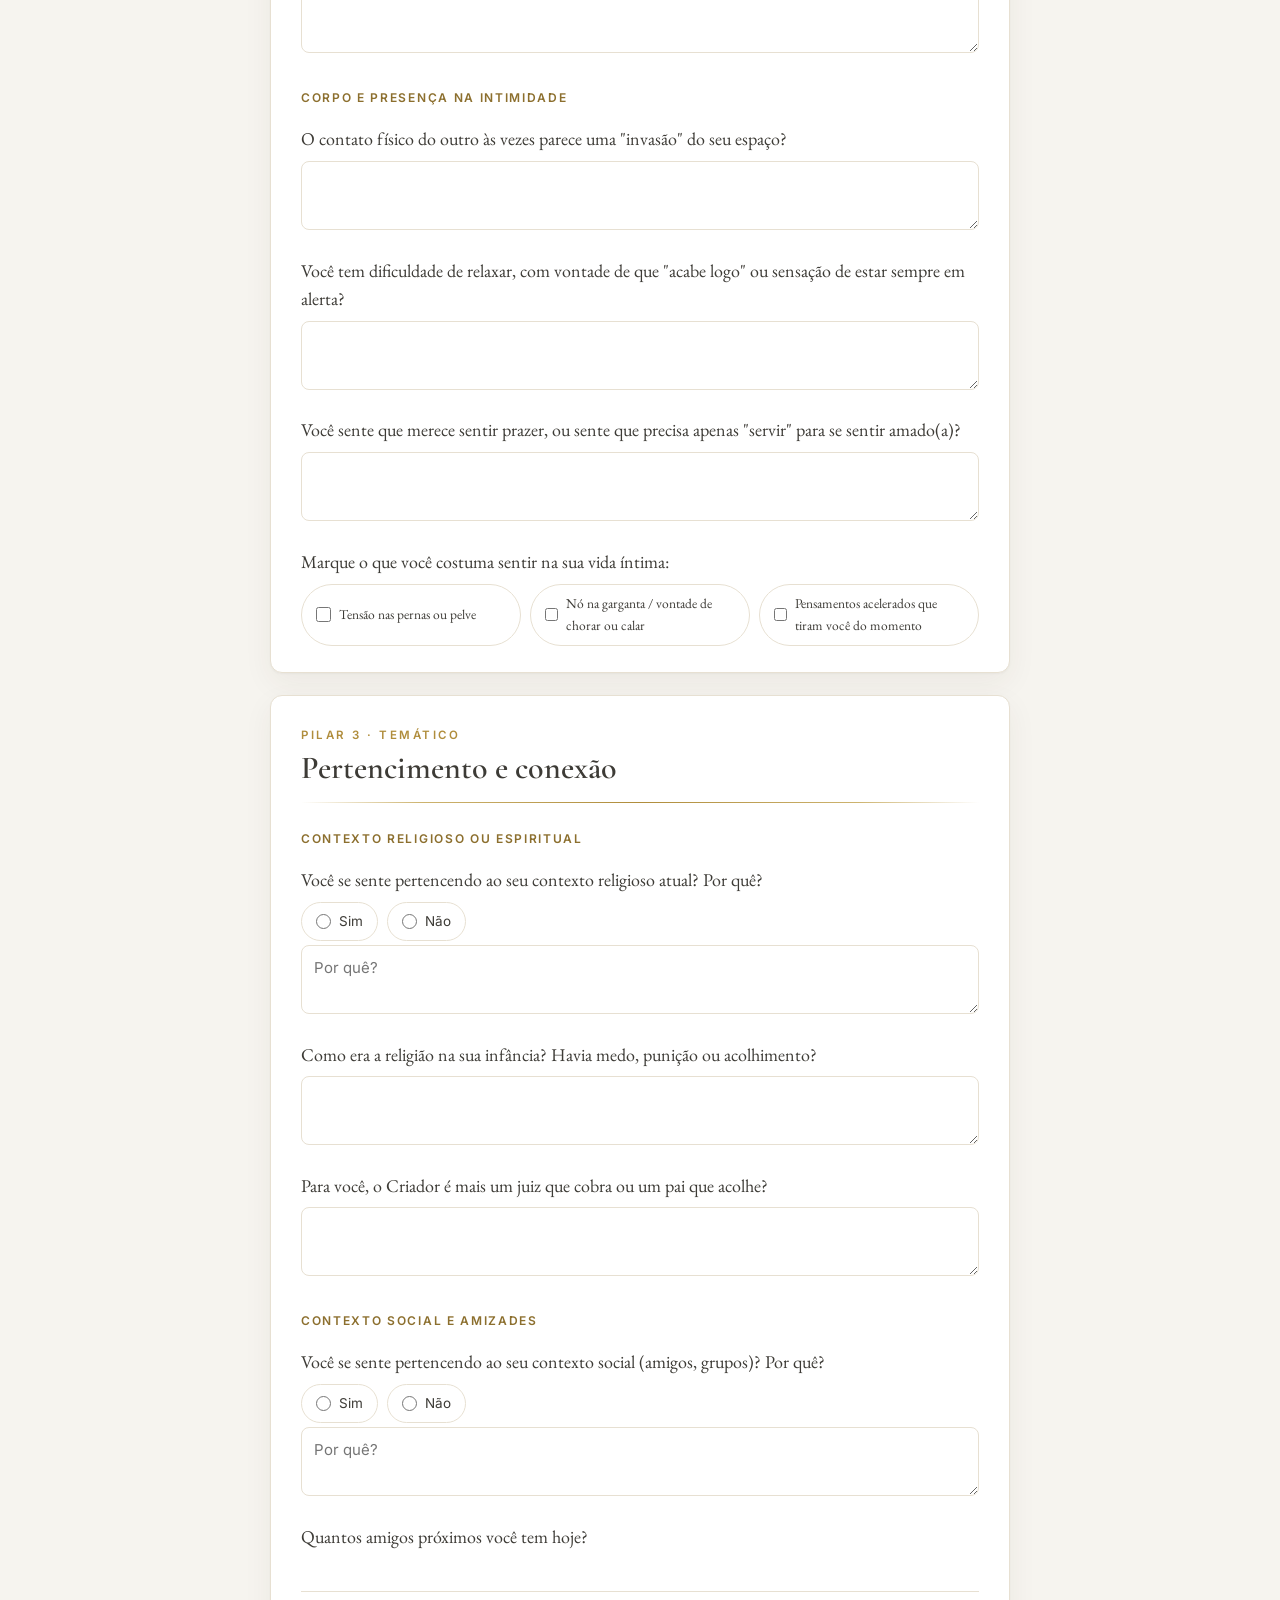
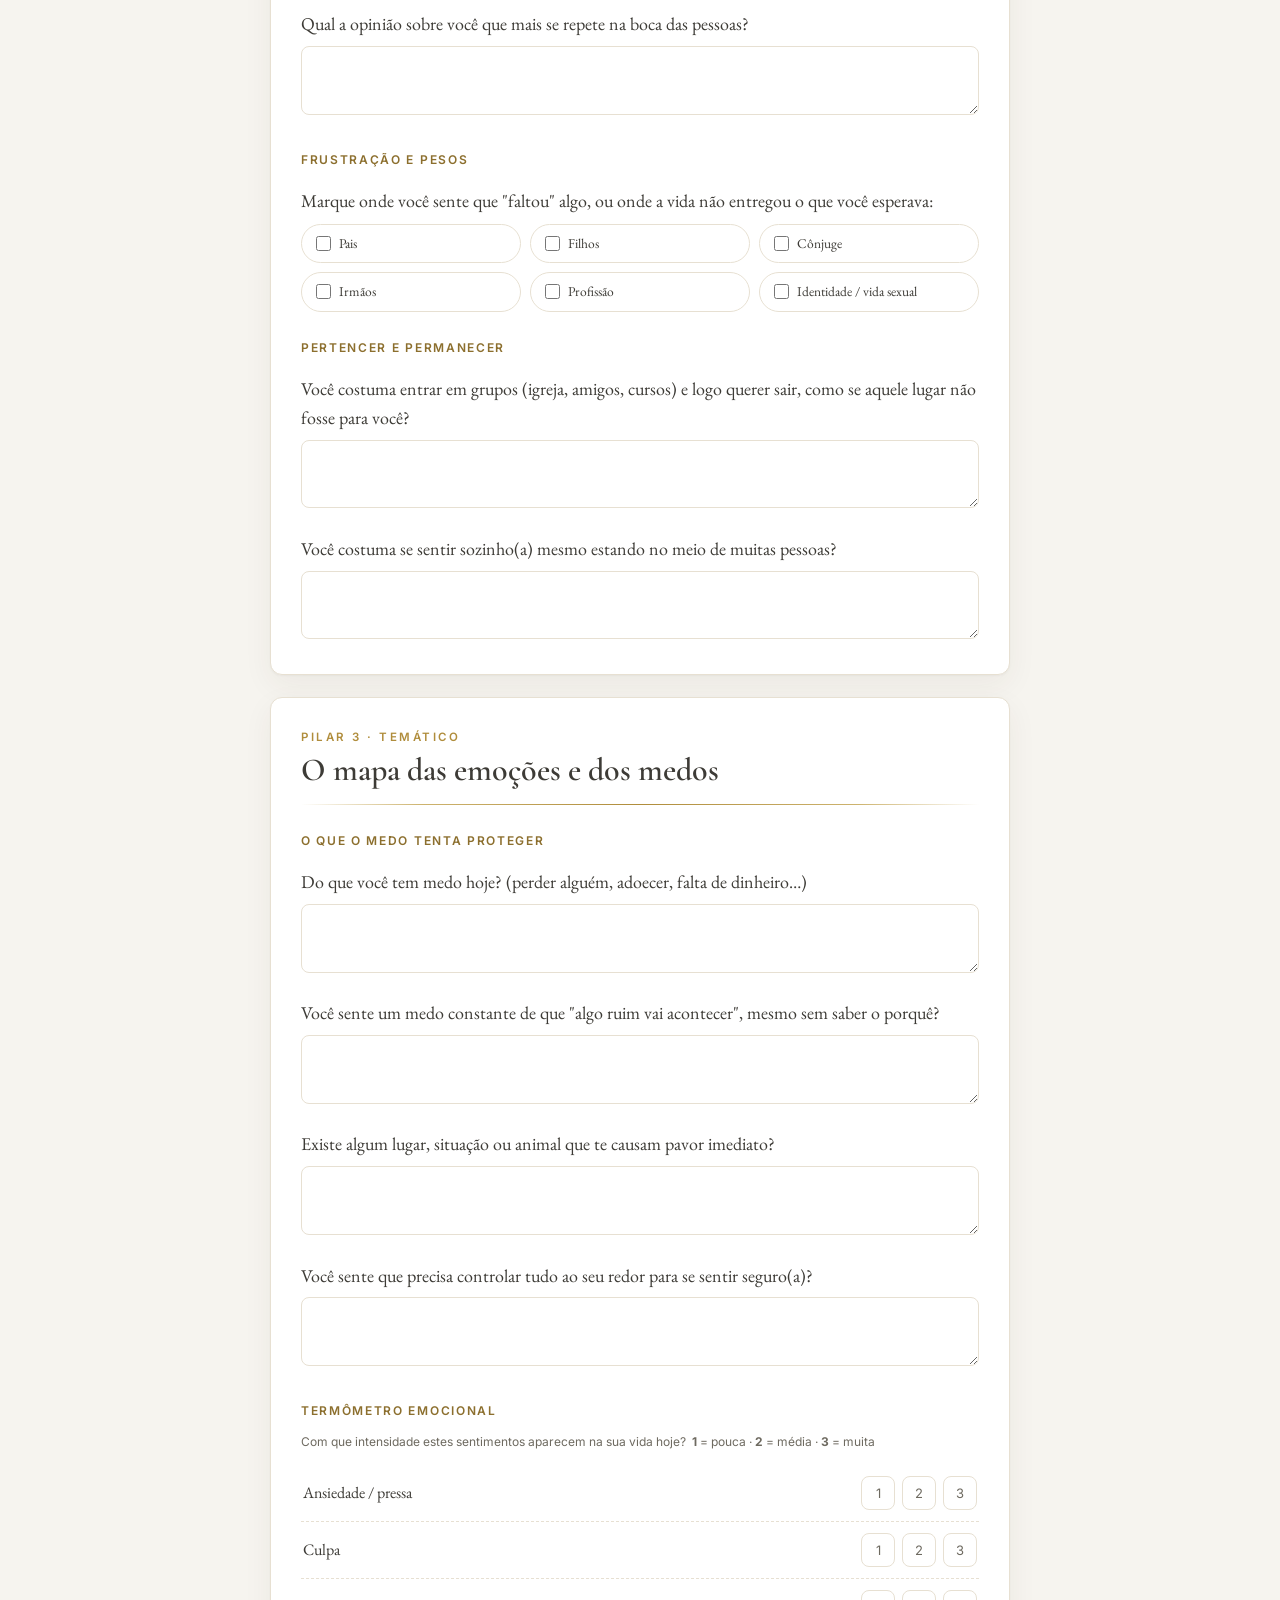
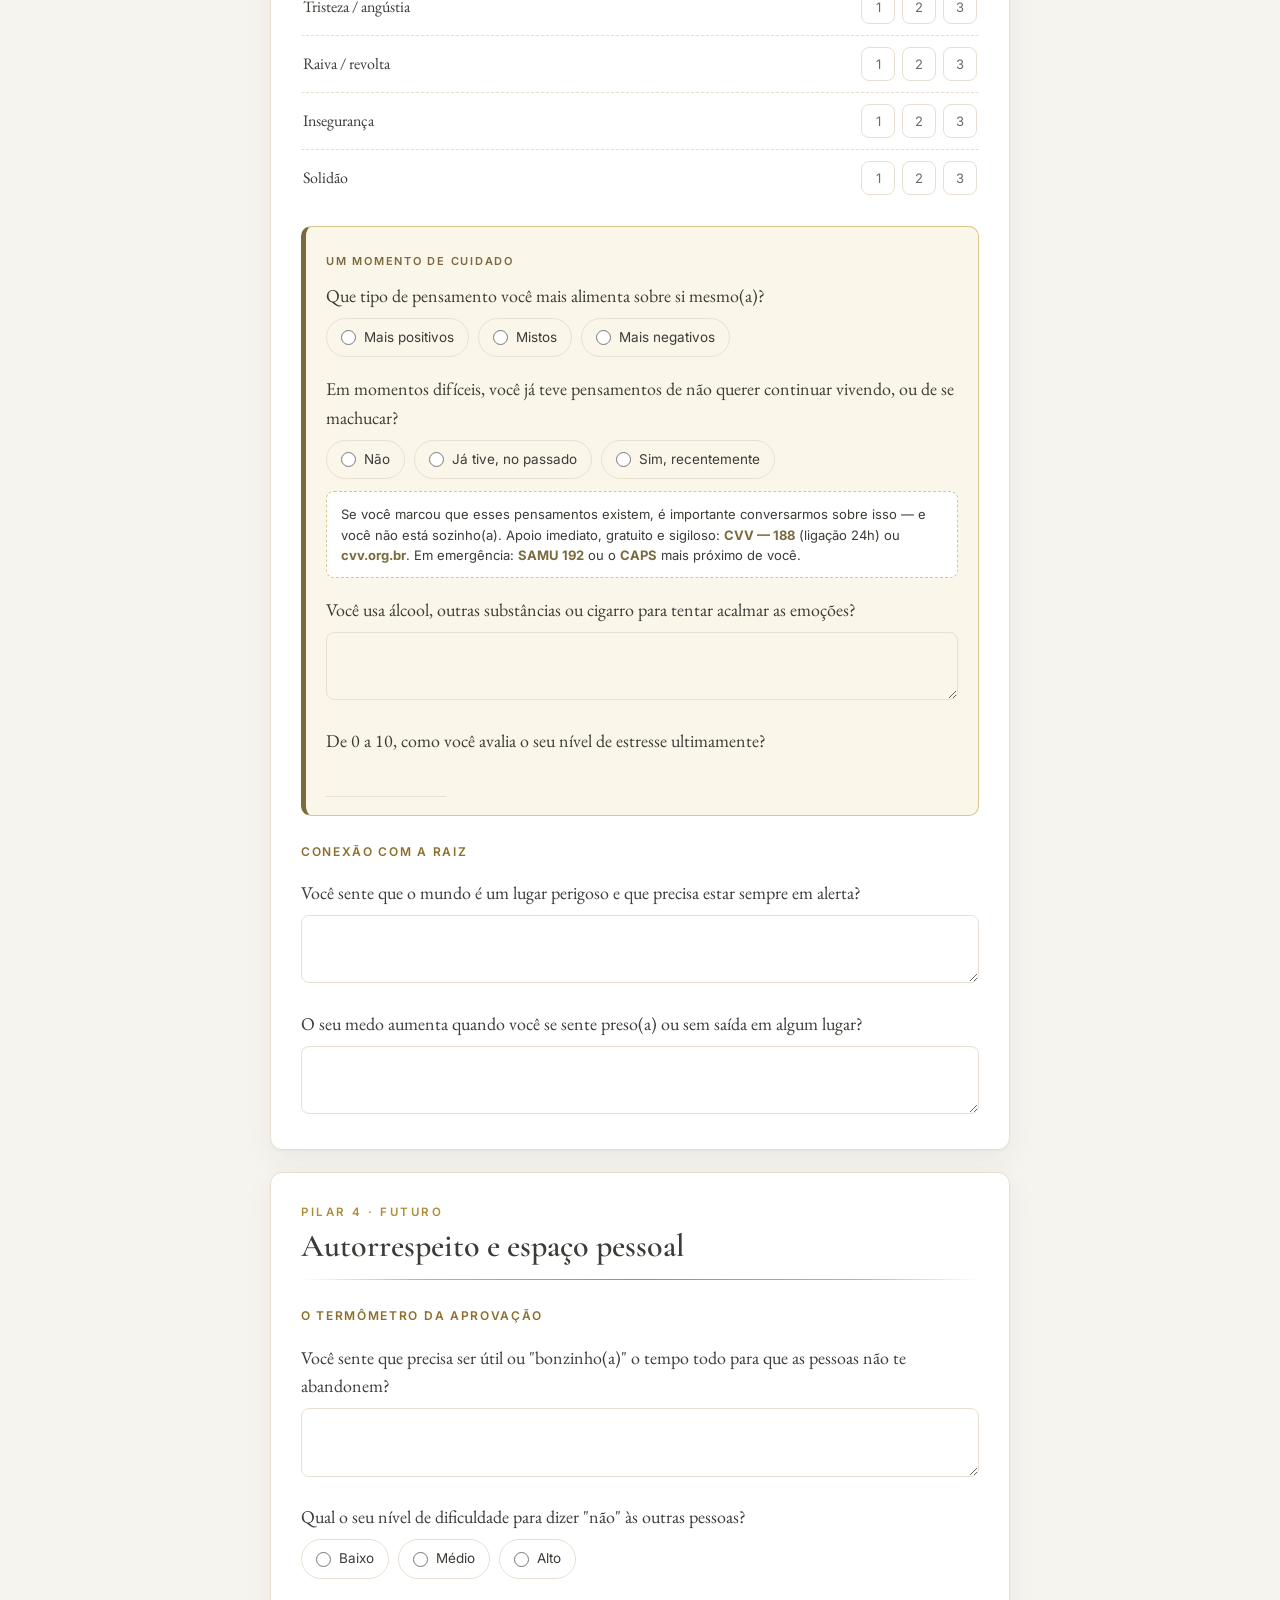
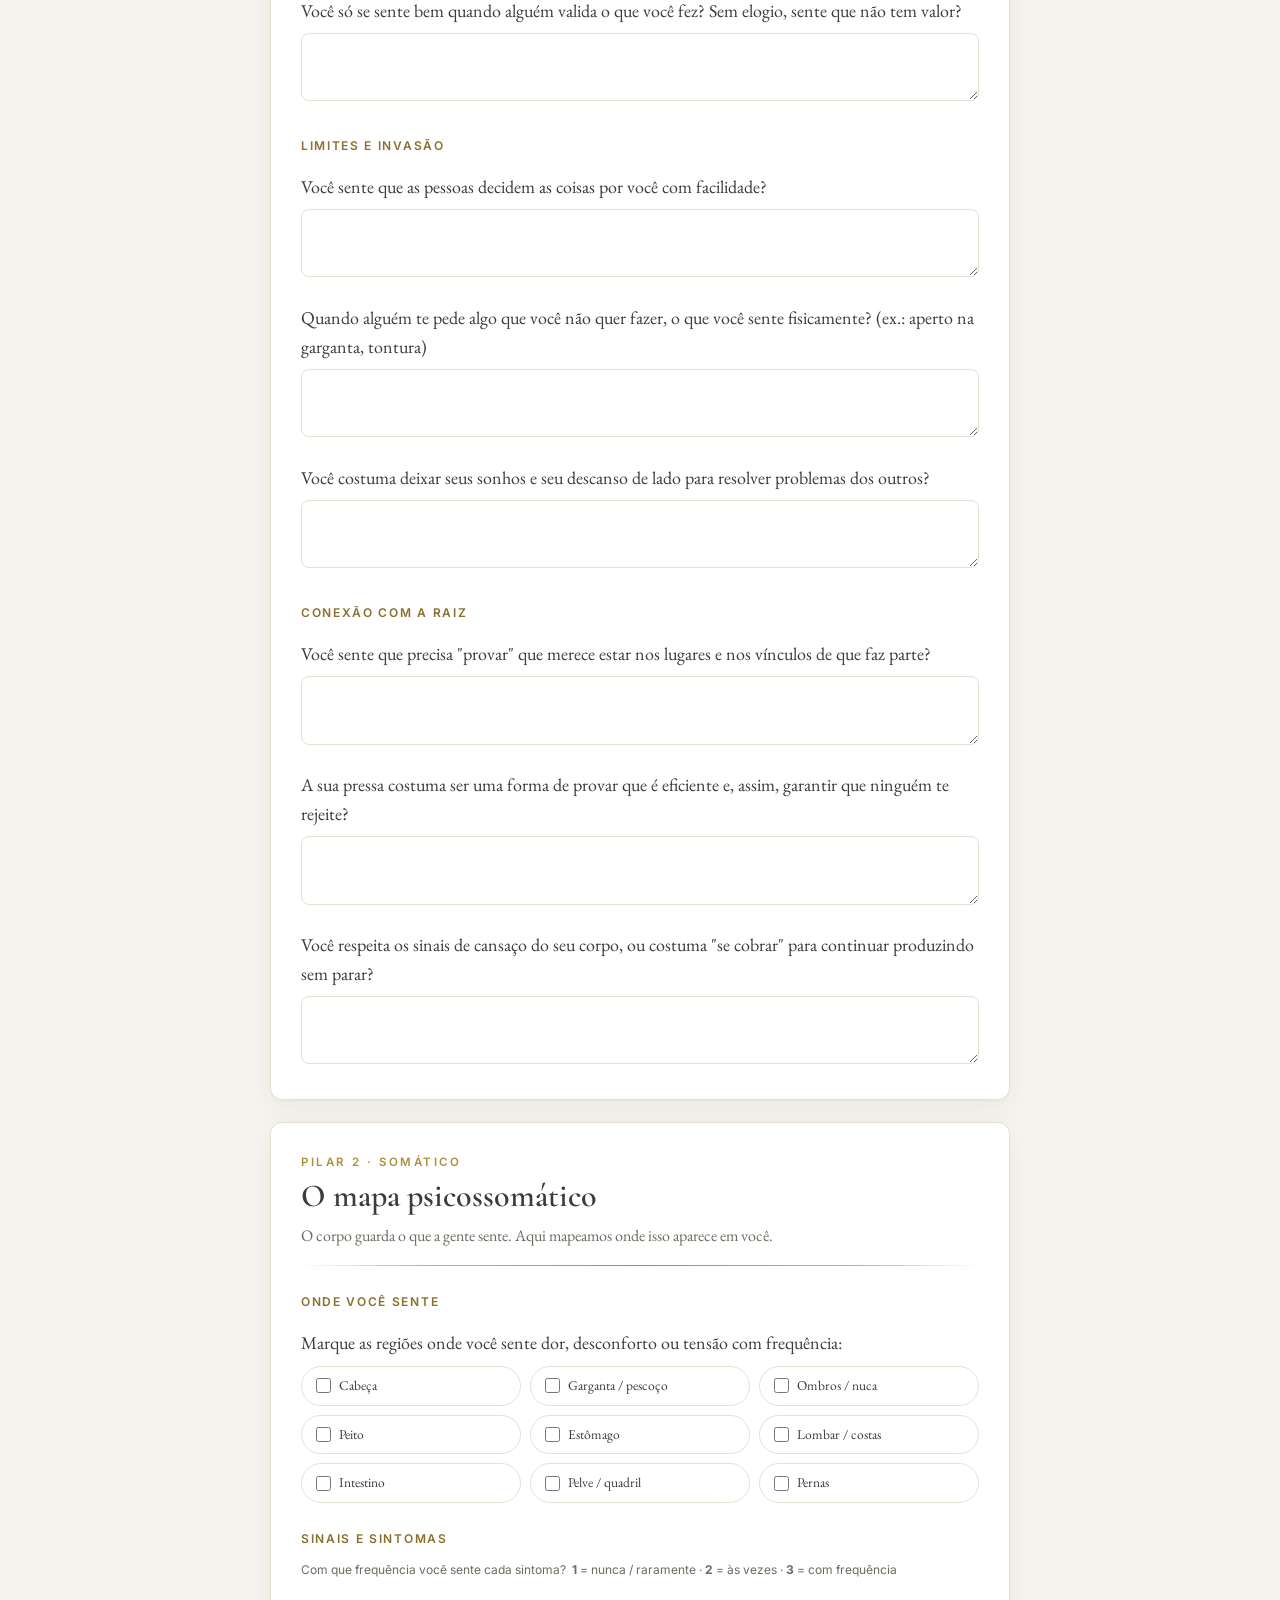
==== commit 8db648ef: "Deixa explícito o passo manual de anexar o PDF no WhatsApp Adiciona instrução curta abaixo dos botõe" ====
--- a/anamnese-trg.html
+++ b/anamnese-trg.html
@@ -135,6 +135,16 @@
             margin-right: auto;
         }
 
+        .toolbar-hint {
+            max-width: var(--maxw);
+            margin: 6px auto 0;
+            padding: 0 20px;
+            text-align: right;
+            font-family: "Inter", sans-serif;
+            font-size: 12px;
+            color: var(--muted);
+        }
+
         /* ---------- capa ---------- */
         .cover {
             background: var(--paper);
@@ -678,7 +688,7 @@
                 font-size: 12pt;
             }
 
-            .toolbar, .progress {
+            .toolbar, .toolbar-hint, .progress {
                 display: none !important;
             }
 
@@ -732,6 +742,7 @@
     <button class="btn" id="printBtn" type="button" disabled title="Disponível a partir de 90% do formulário preenchido">Imprimir / Salvar em PDF</button>
     <button class="btn" id="sendBtn" type="button" disabled title="Disponível a partir de 90% do formulário preenchido">Enviar pelo WhatsApp</button>
 </div>
+<p class="toolbar-hint">1. Salve o PDF → 2. Envie esta conversa e anexe o PDF salvo.</p>
 
 <div class="wrap">
 
@@ -1601,7 +1612,7 @@
     });
 
     sendBtn.addEventListener('click', function () {
-        var text = encodeURIComponent('Olá, Maria Betânia. Preenchi minha anamnese terapêutica e vou enviar o PDF em anexo.');
+        var text = encodeURIComponent('Olá, Maria Betânia. Preenchi minha anamnese terapêutica e vou anexar o PDF nesta conversa.');
         window.open('https://wa.me/5521988070905?text=' + text, '_blank');
     });
 
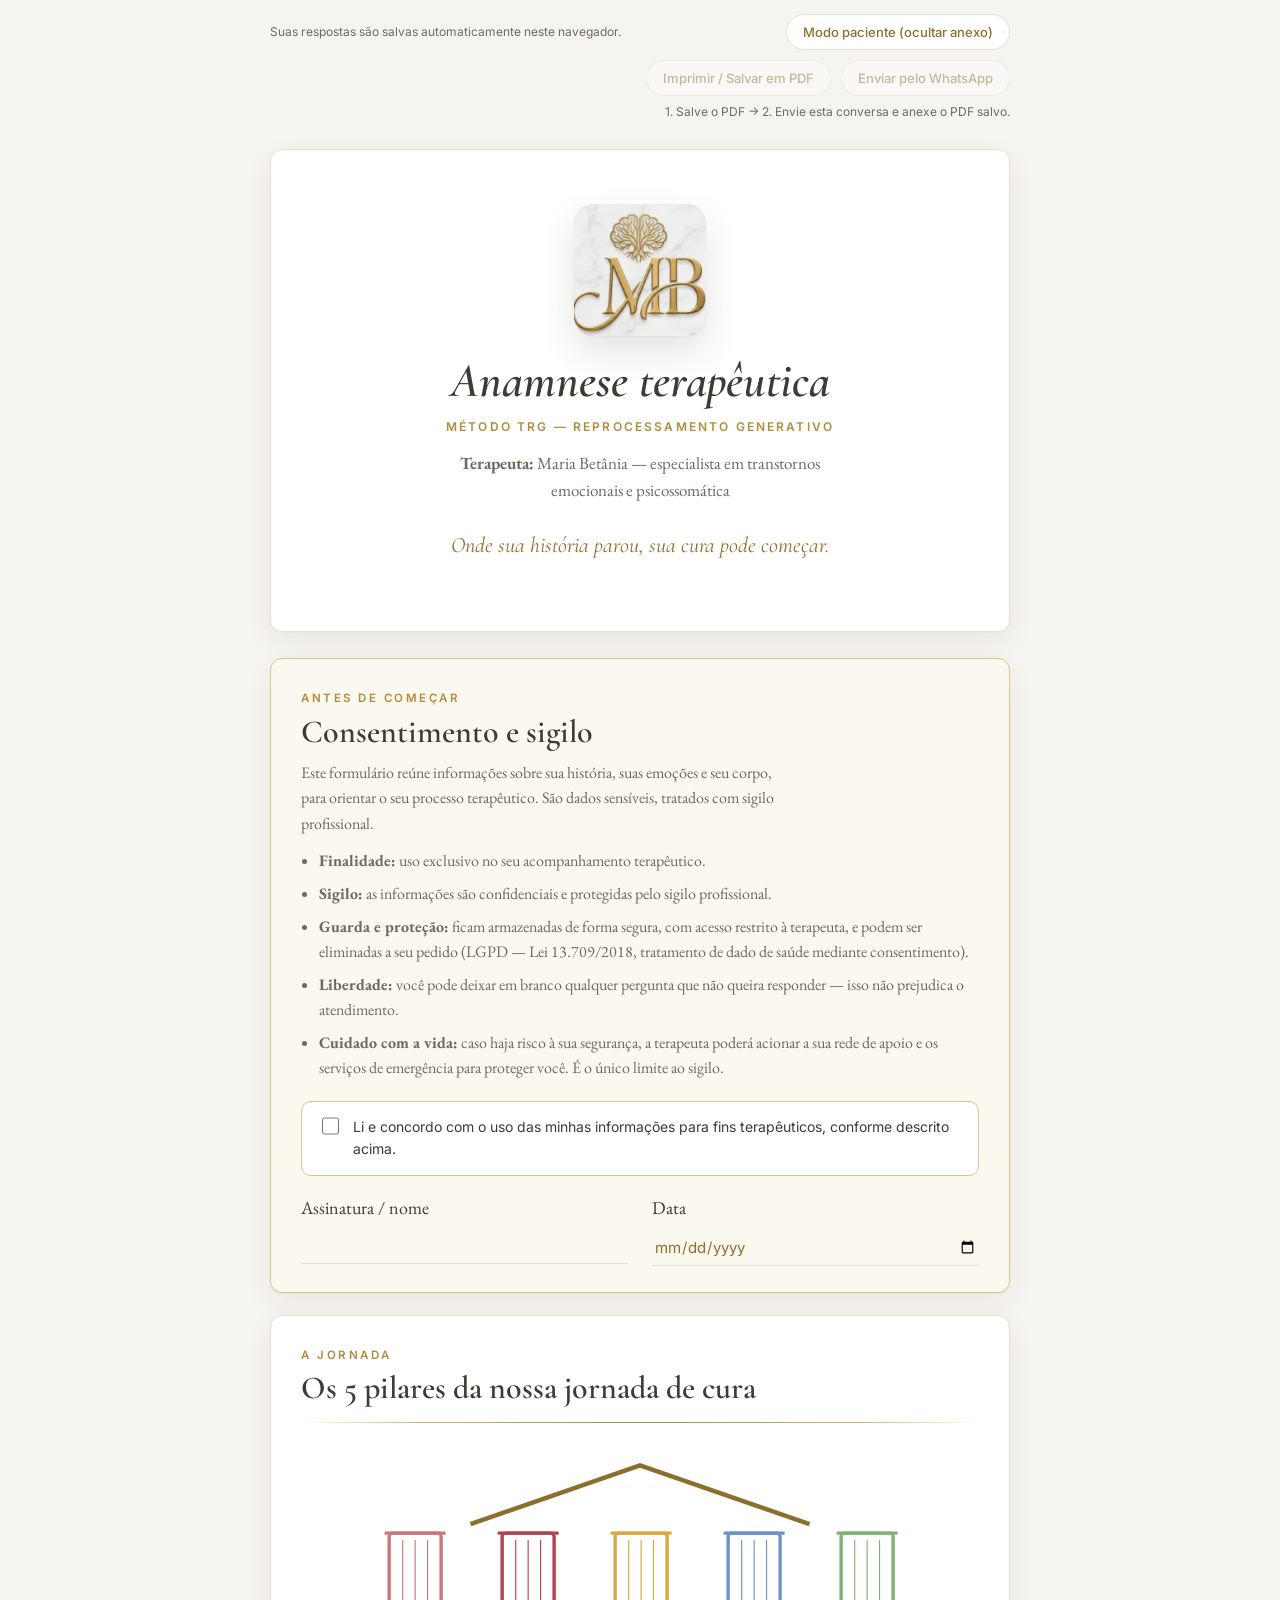
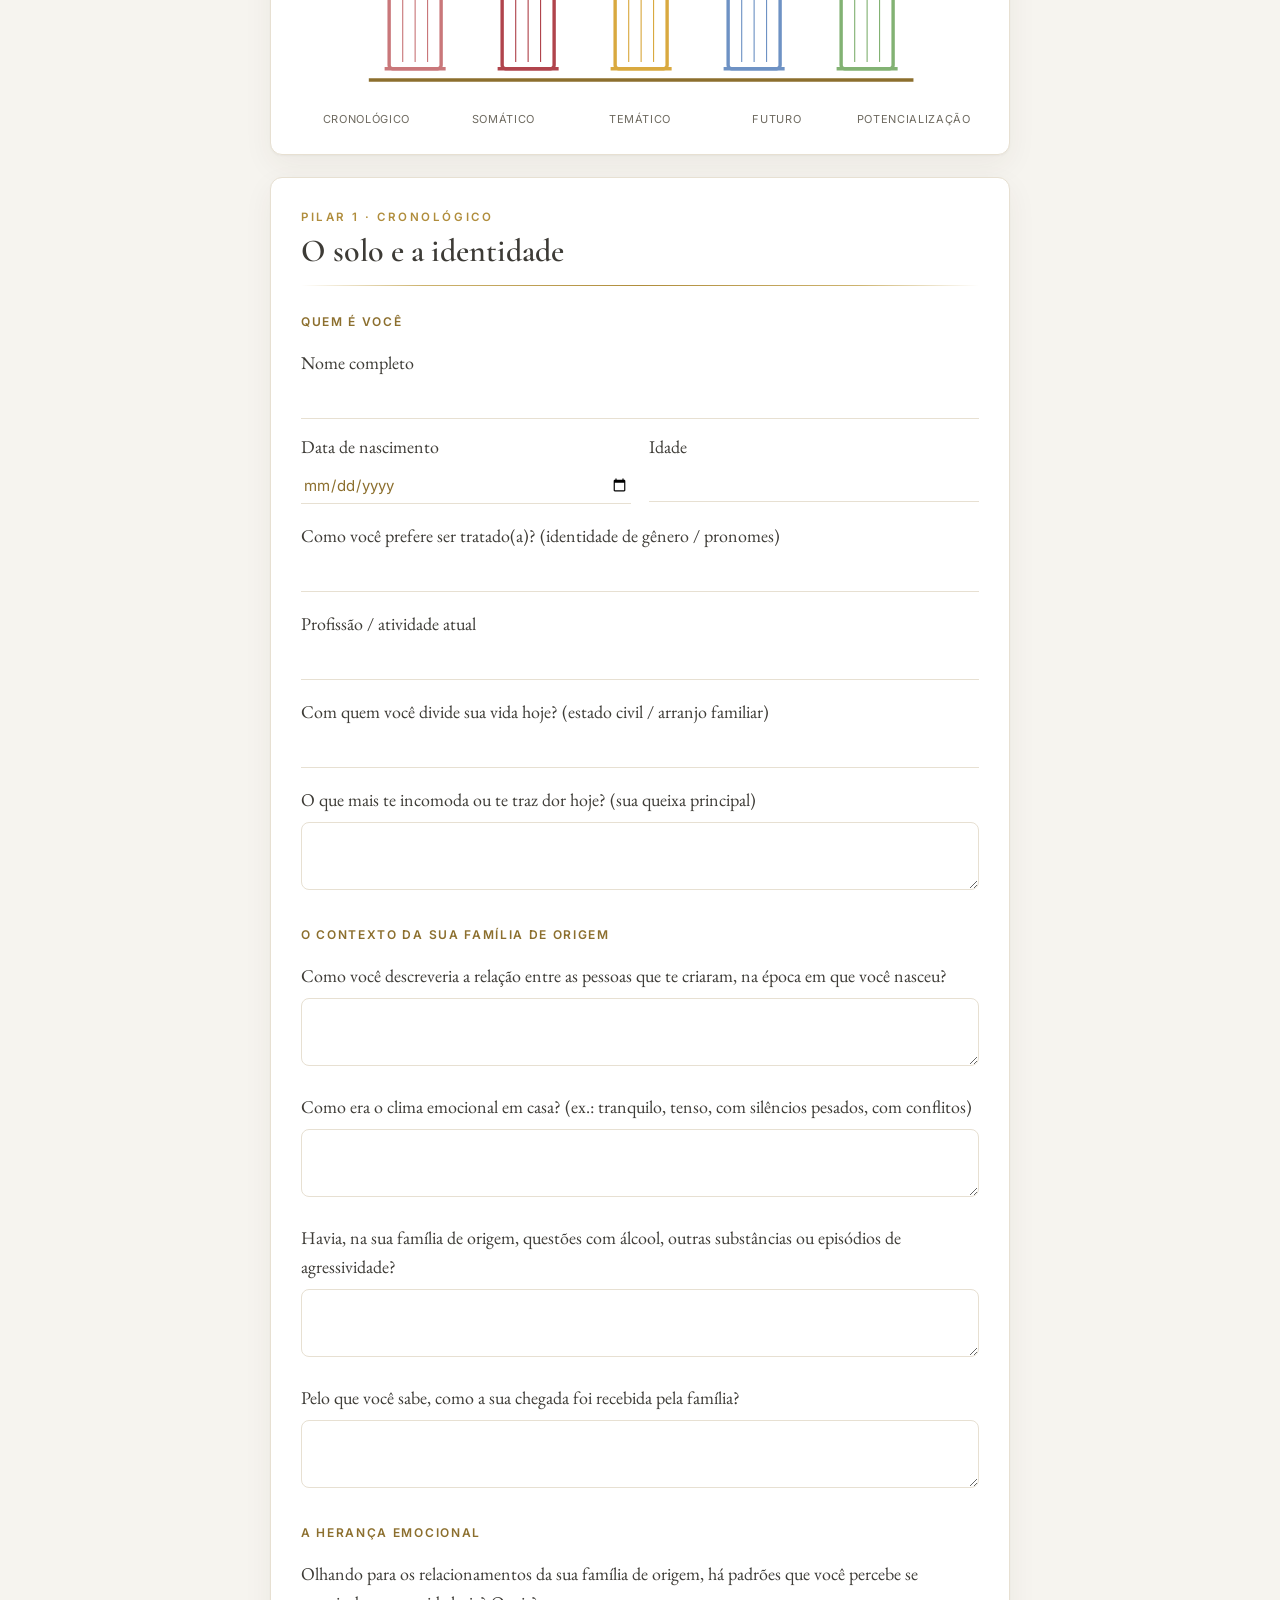
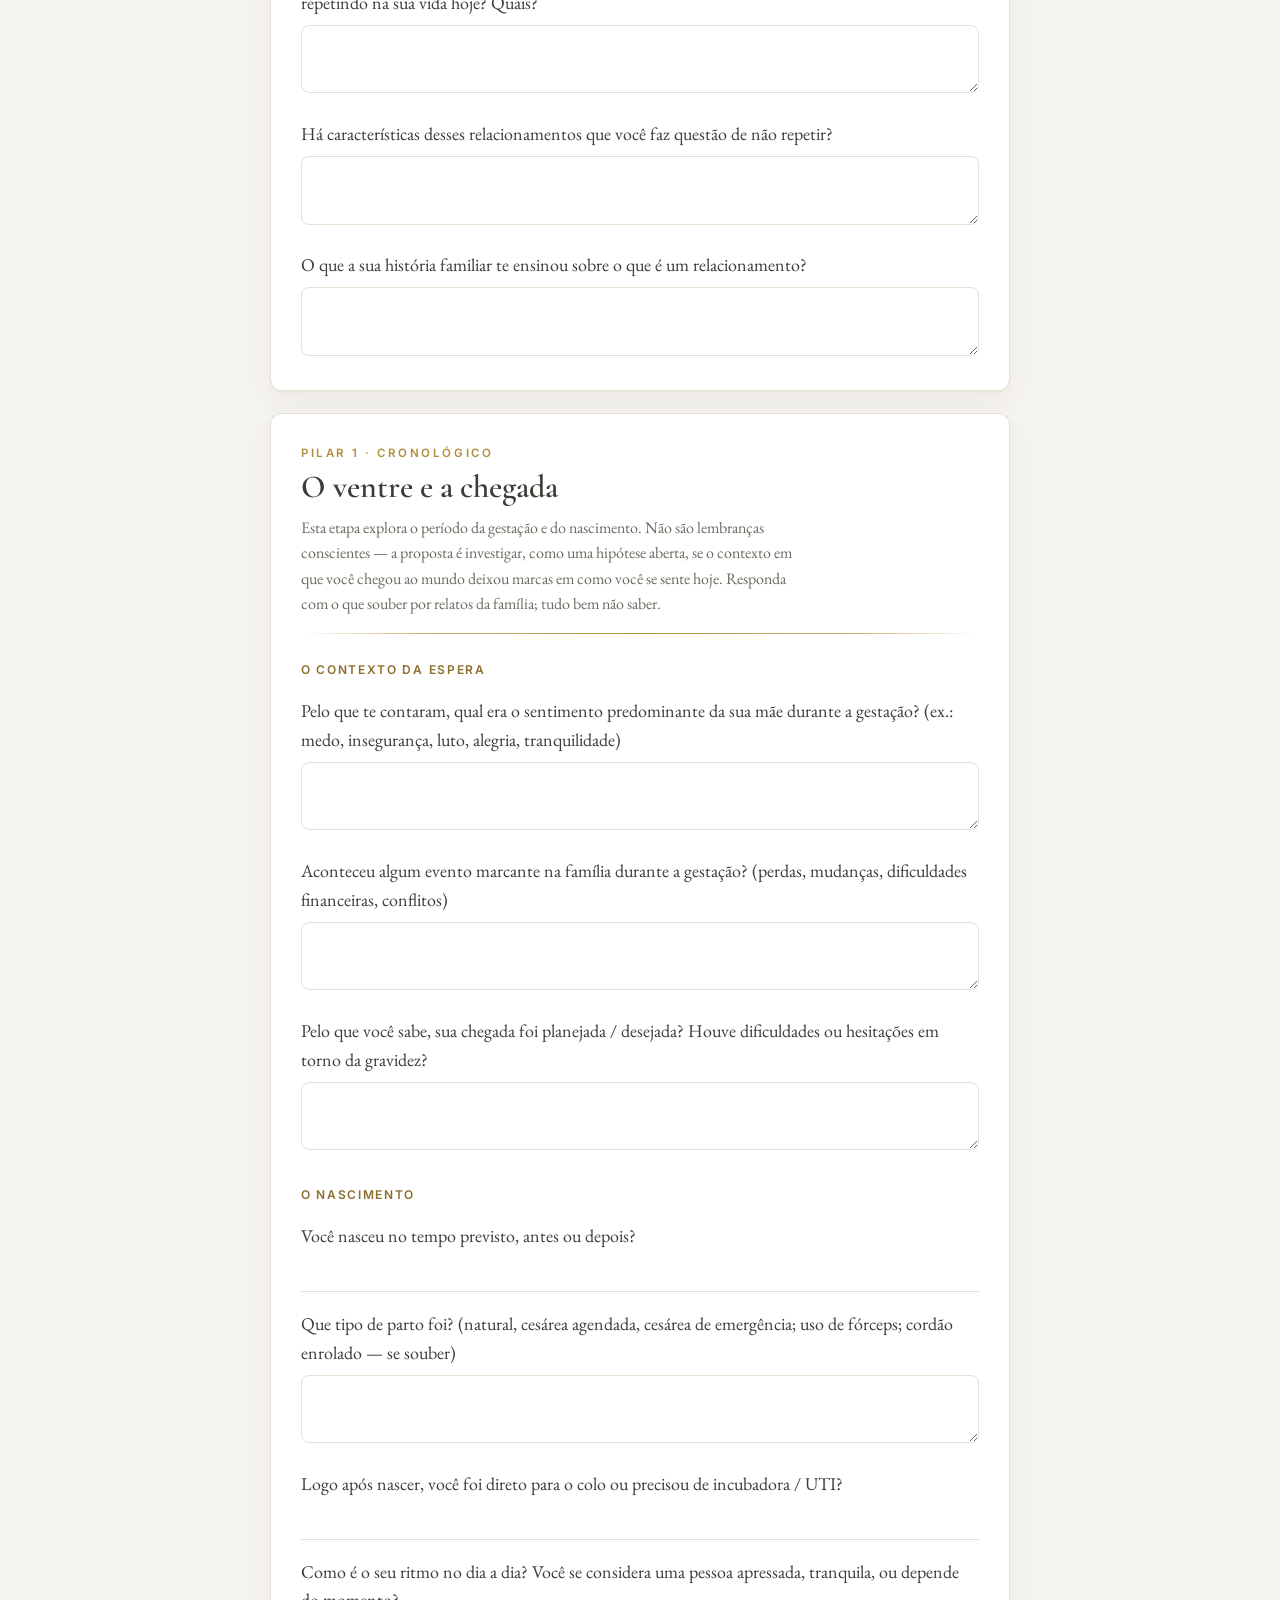
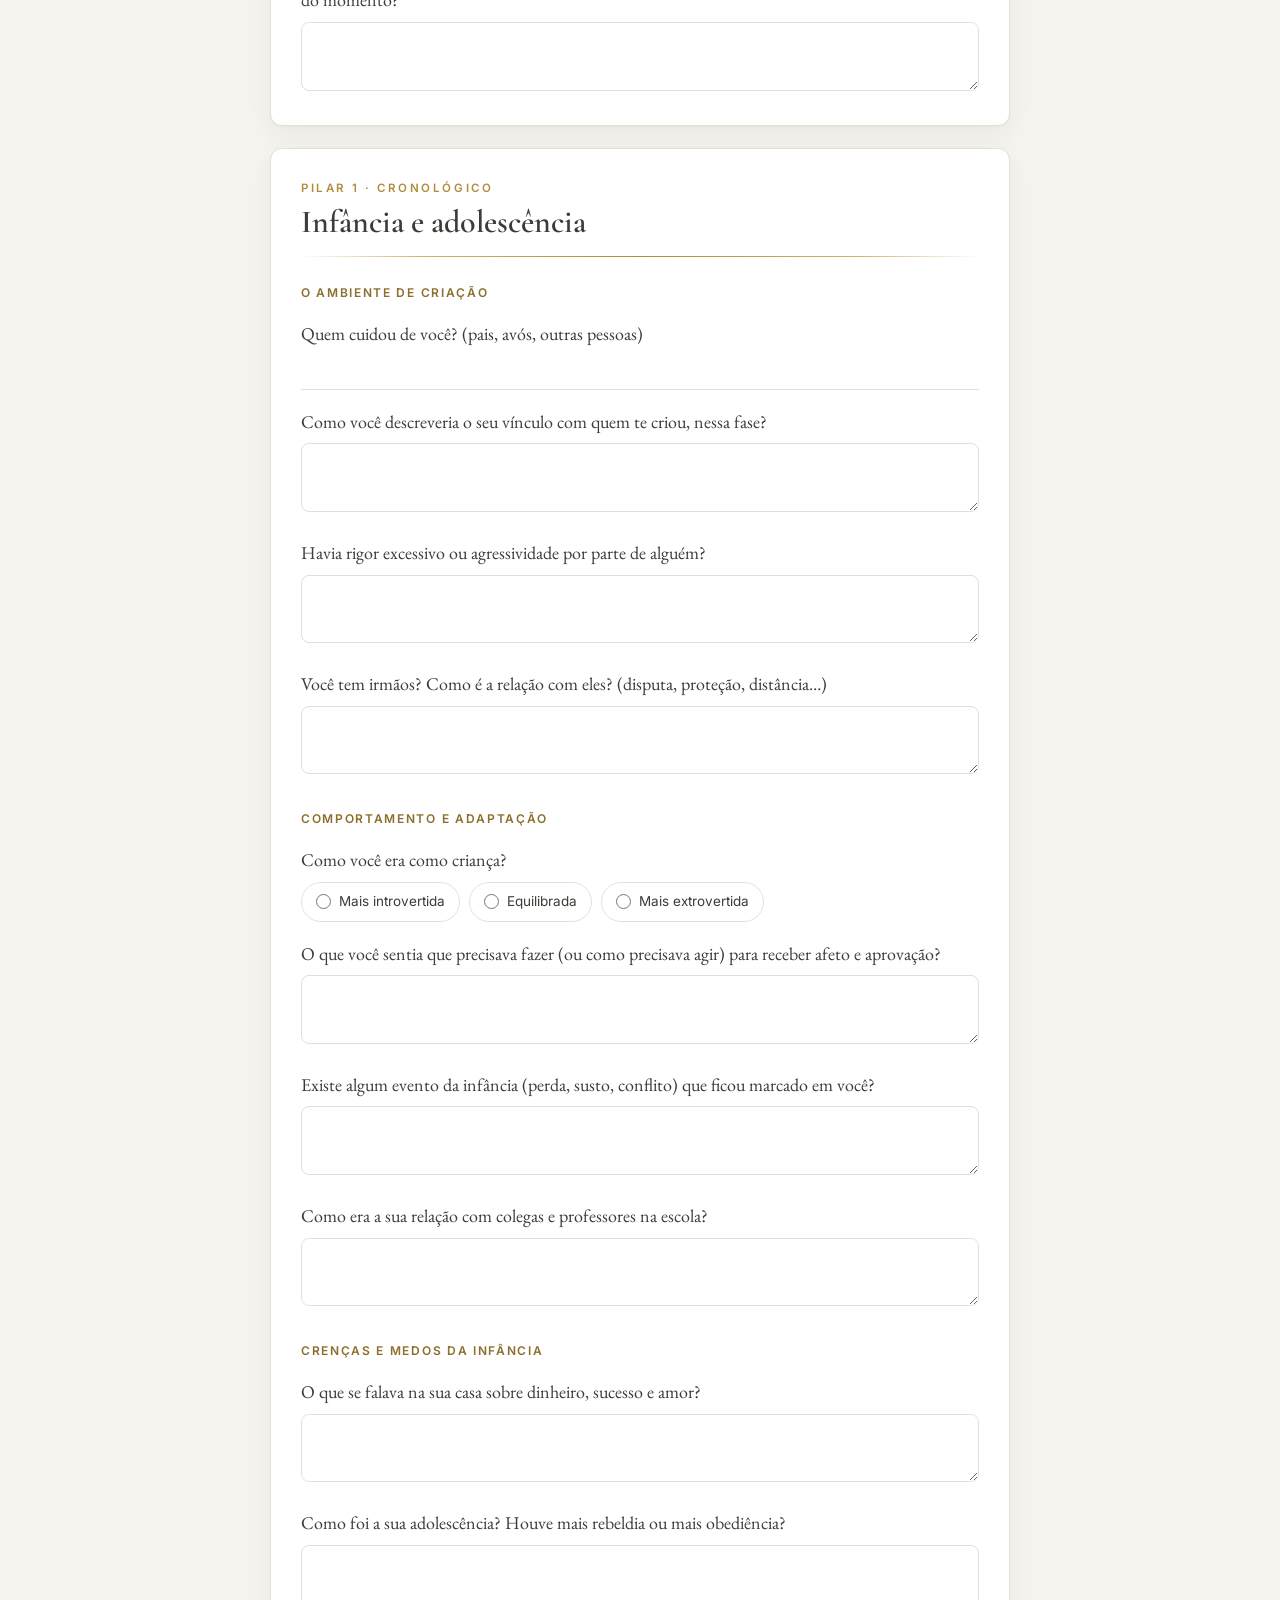
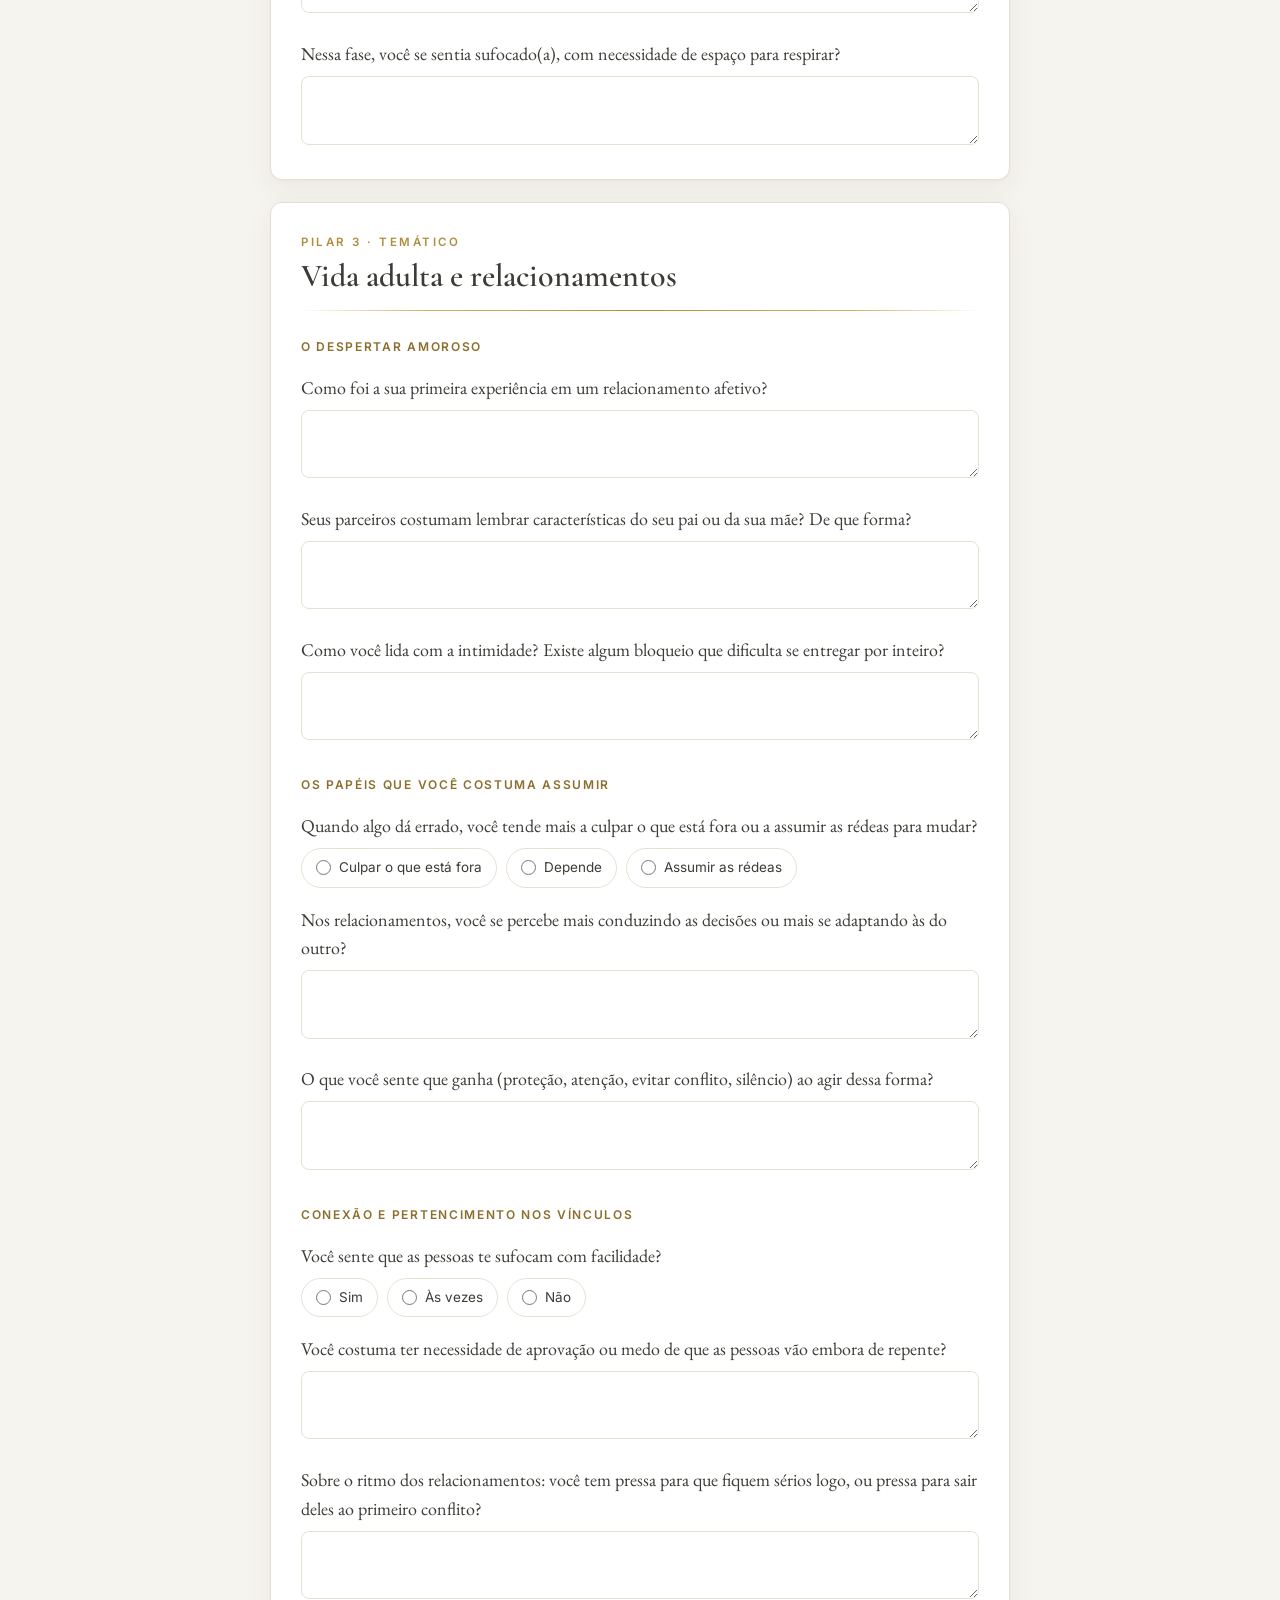
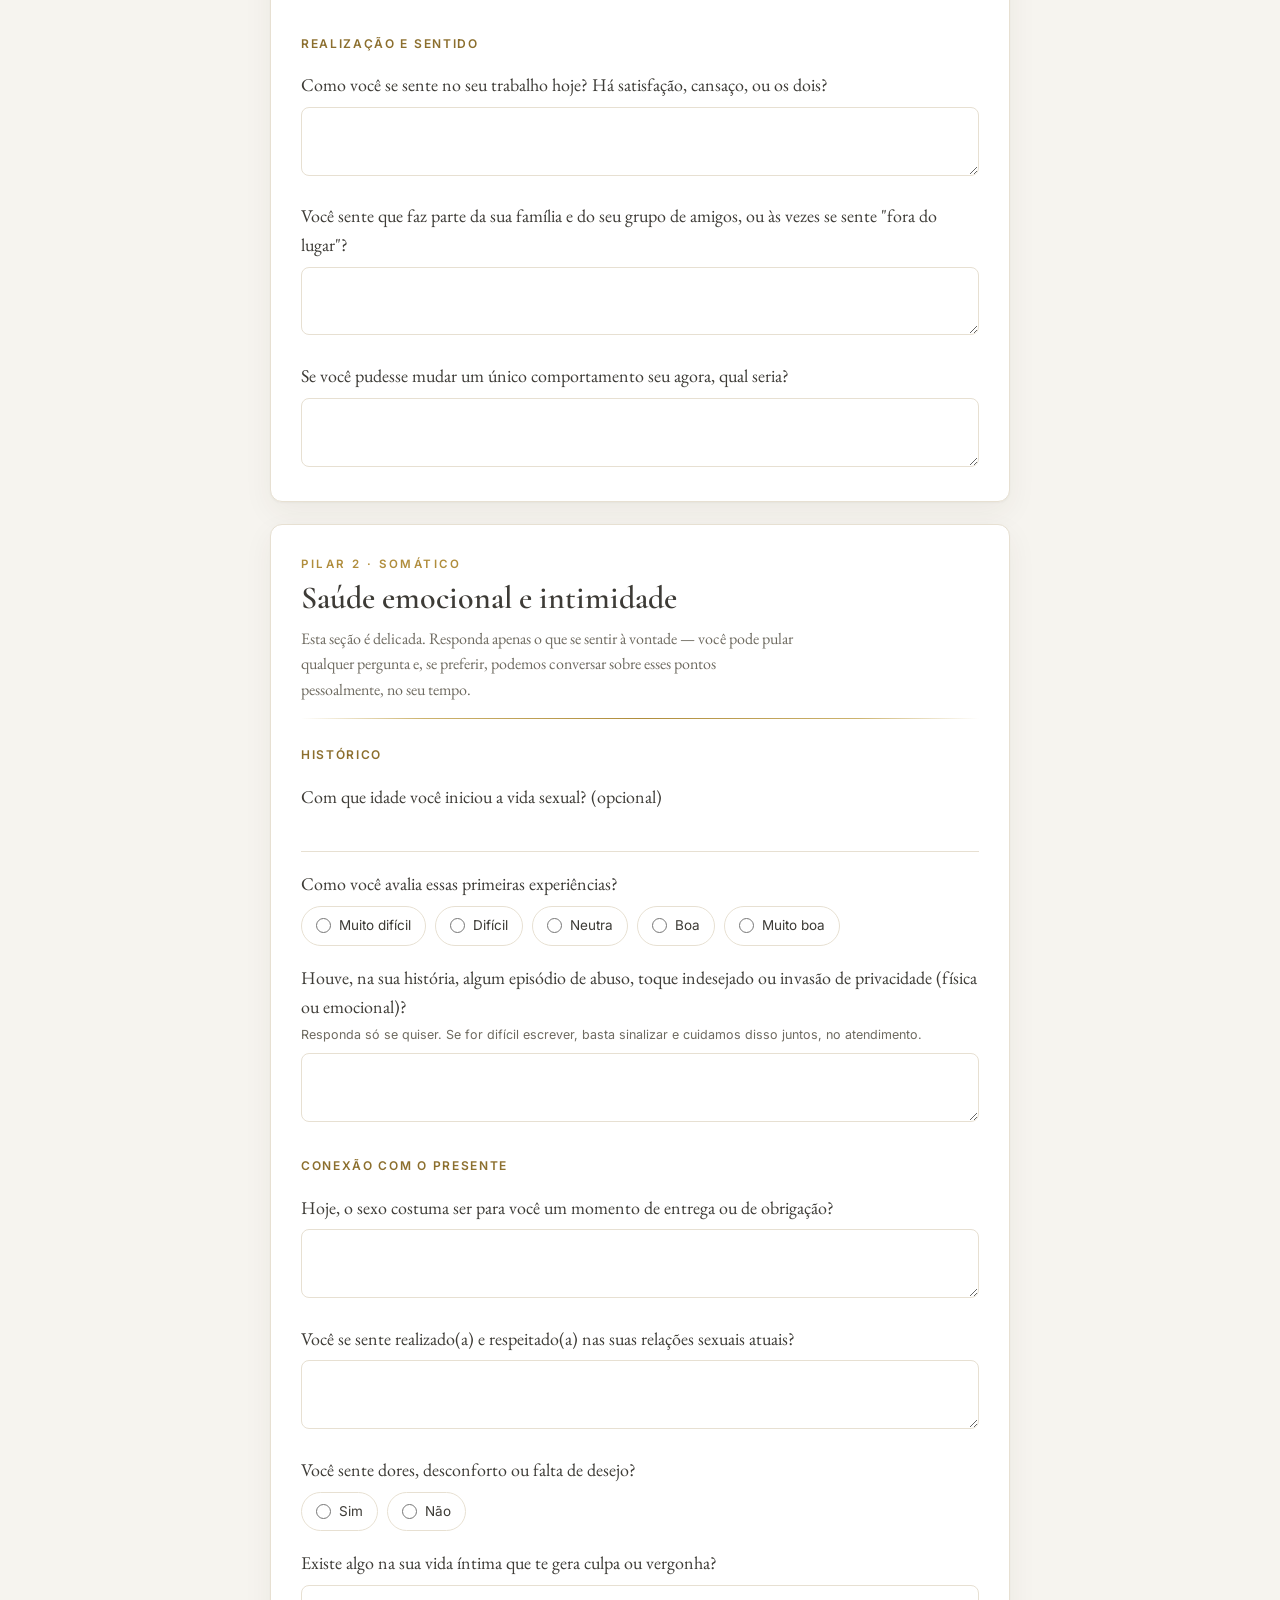
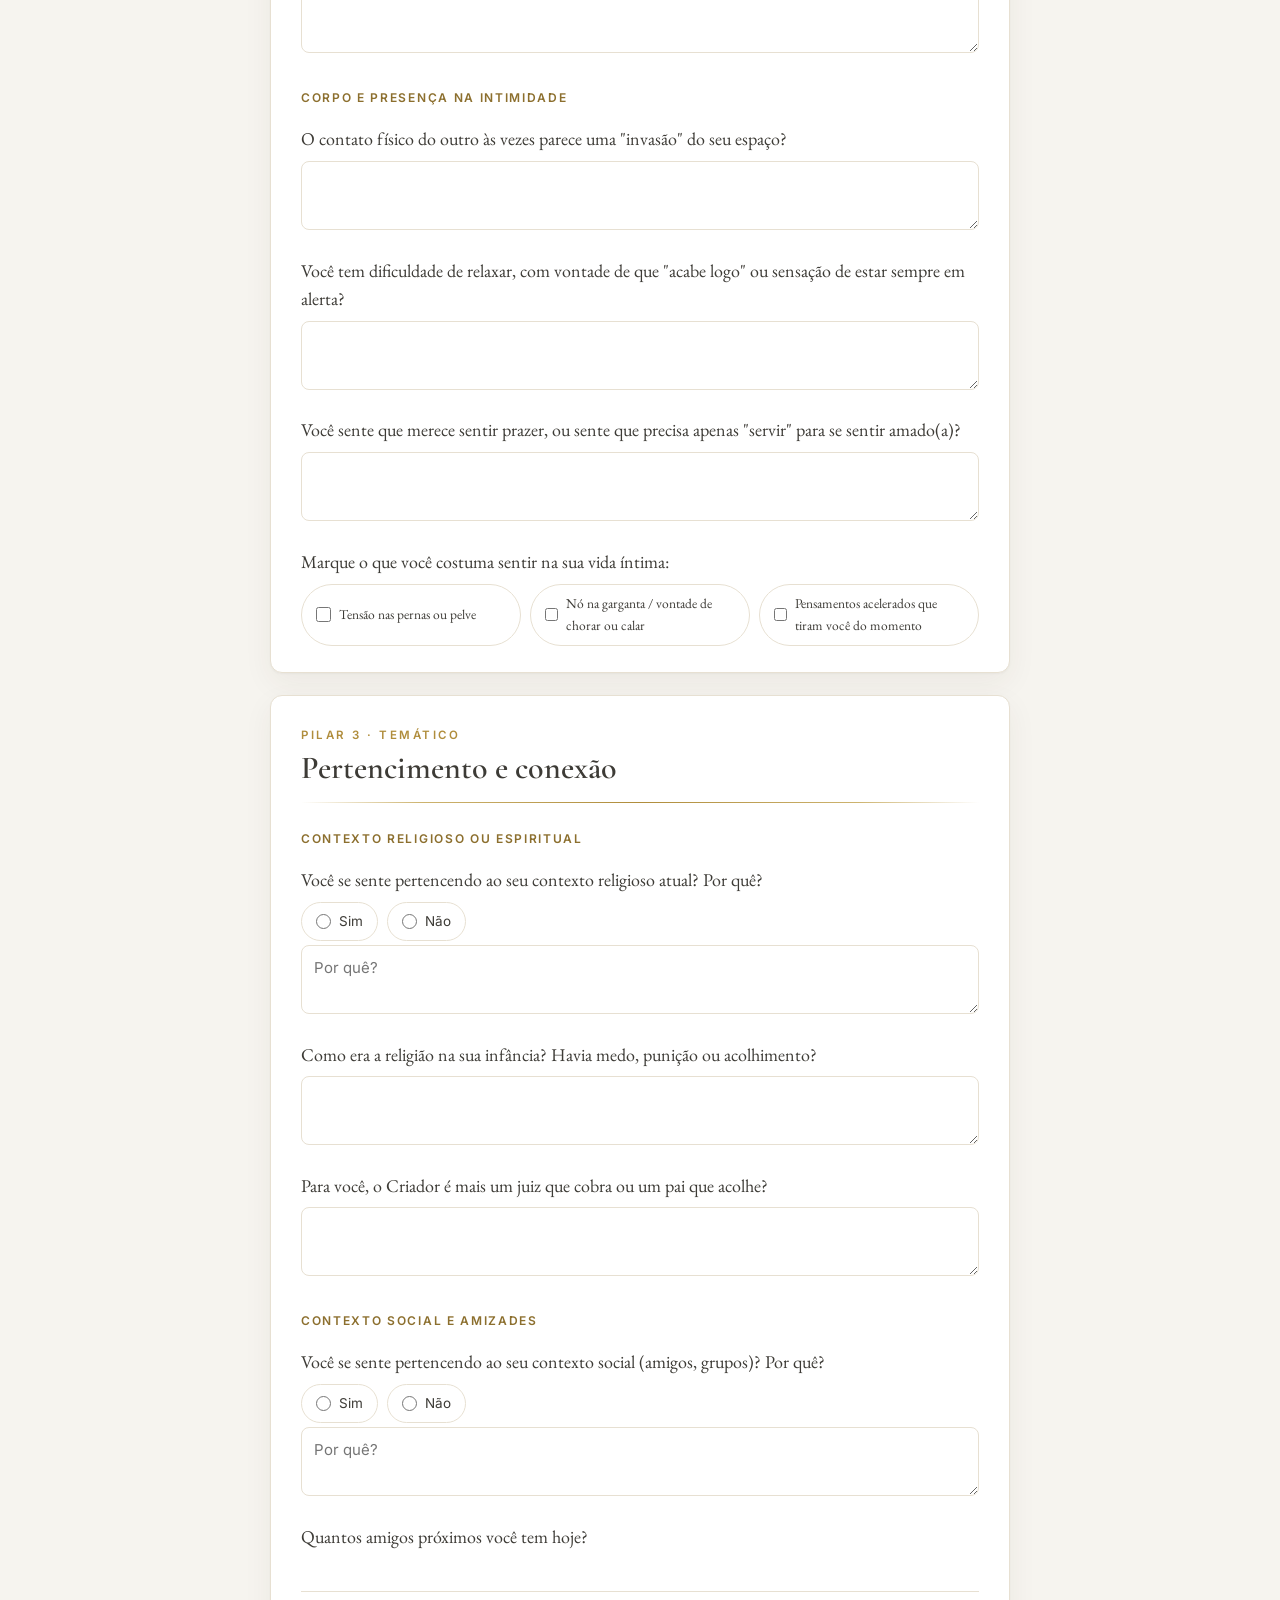
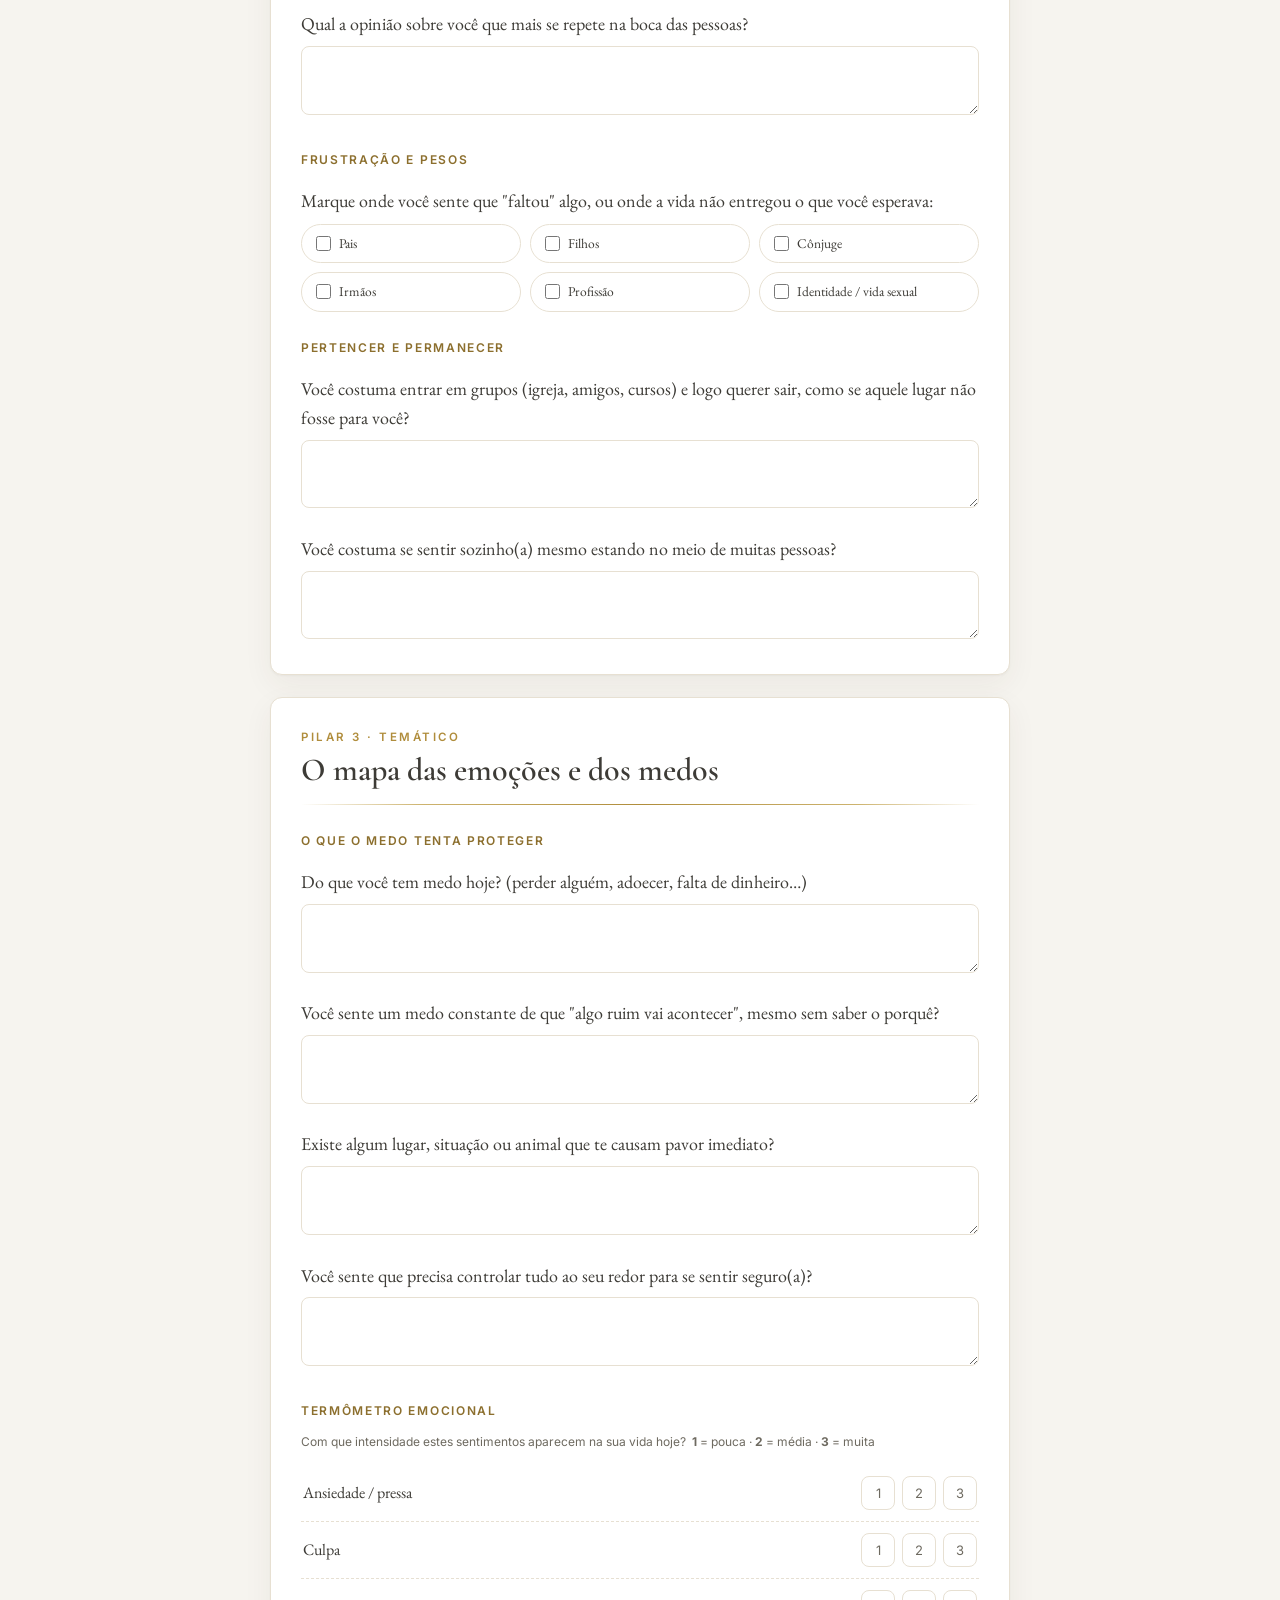
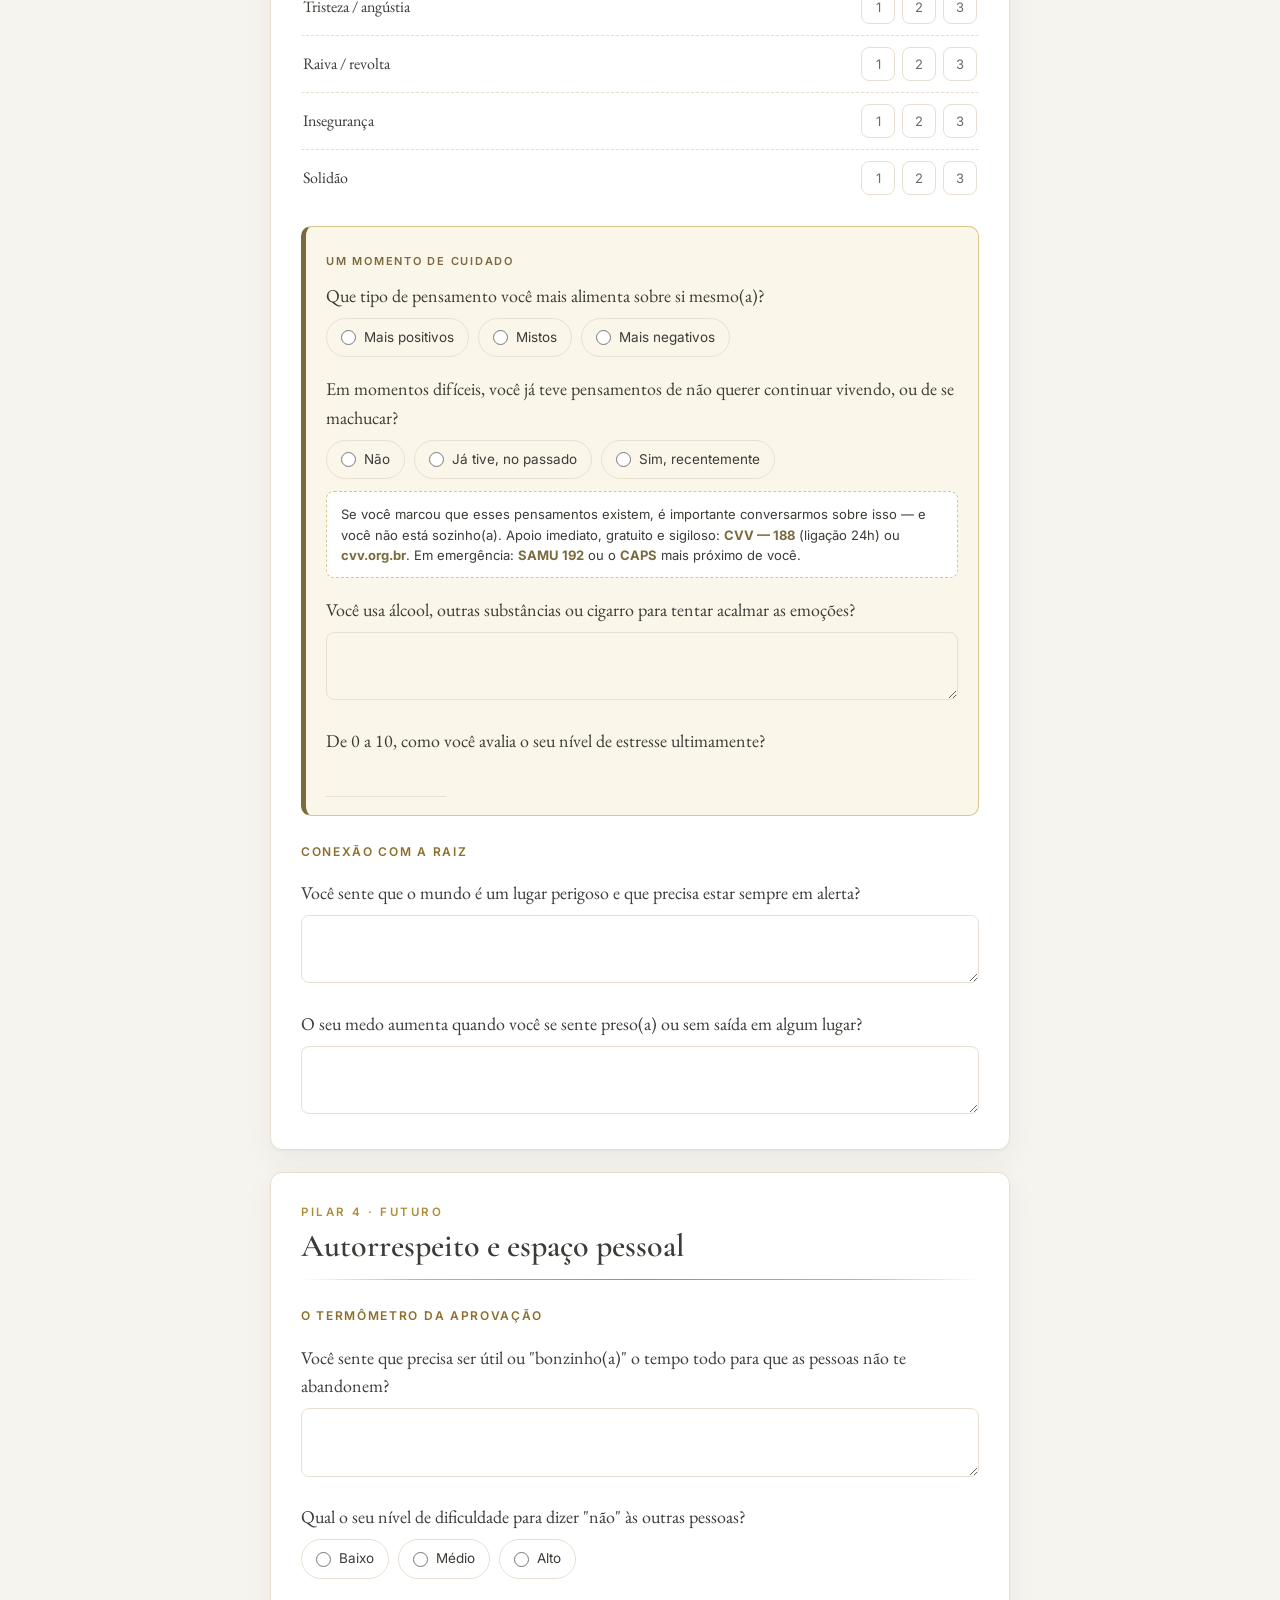
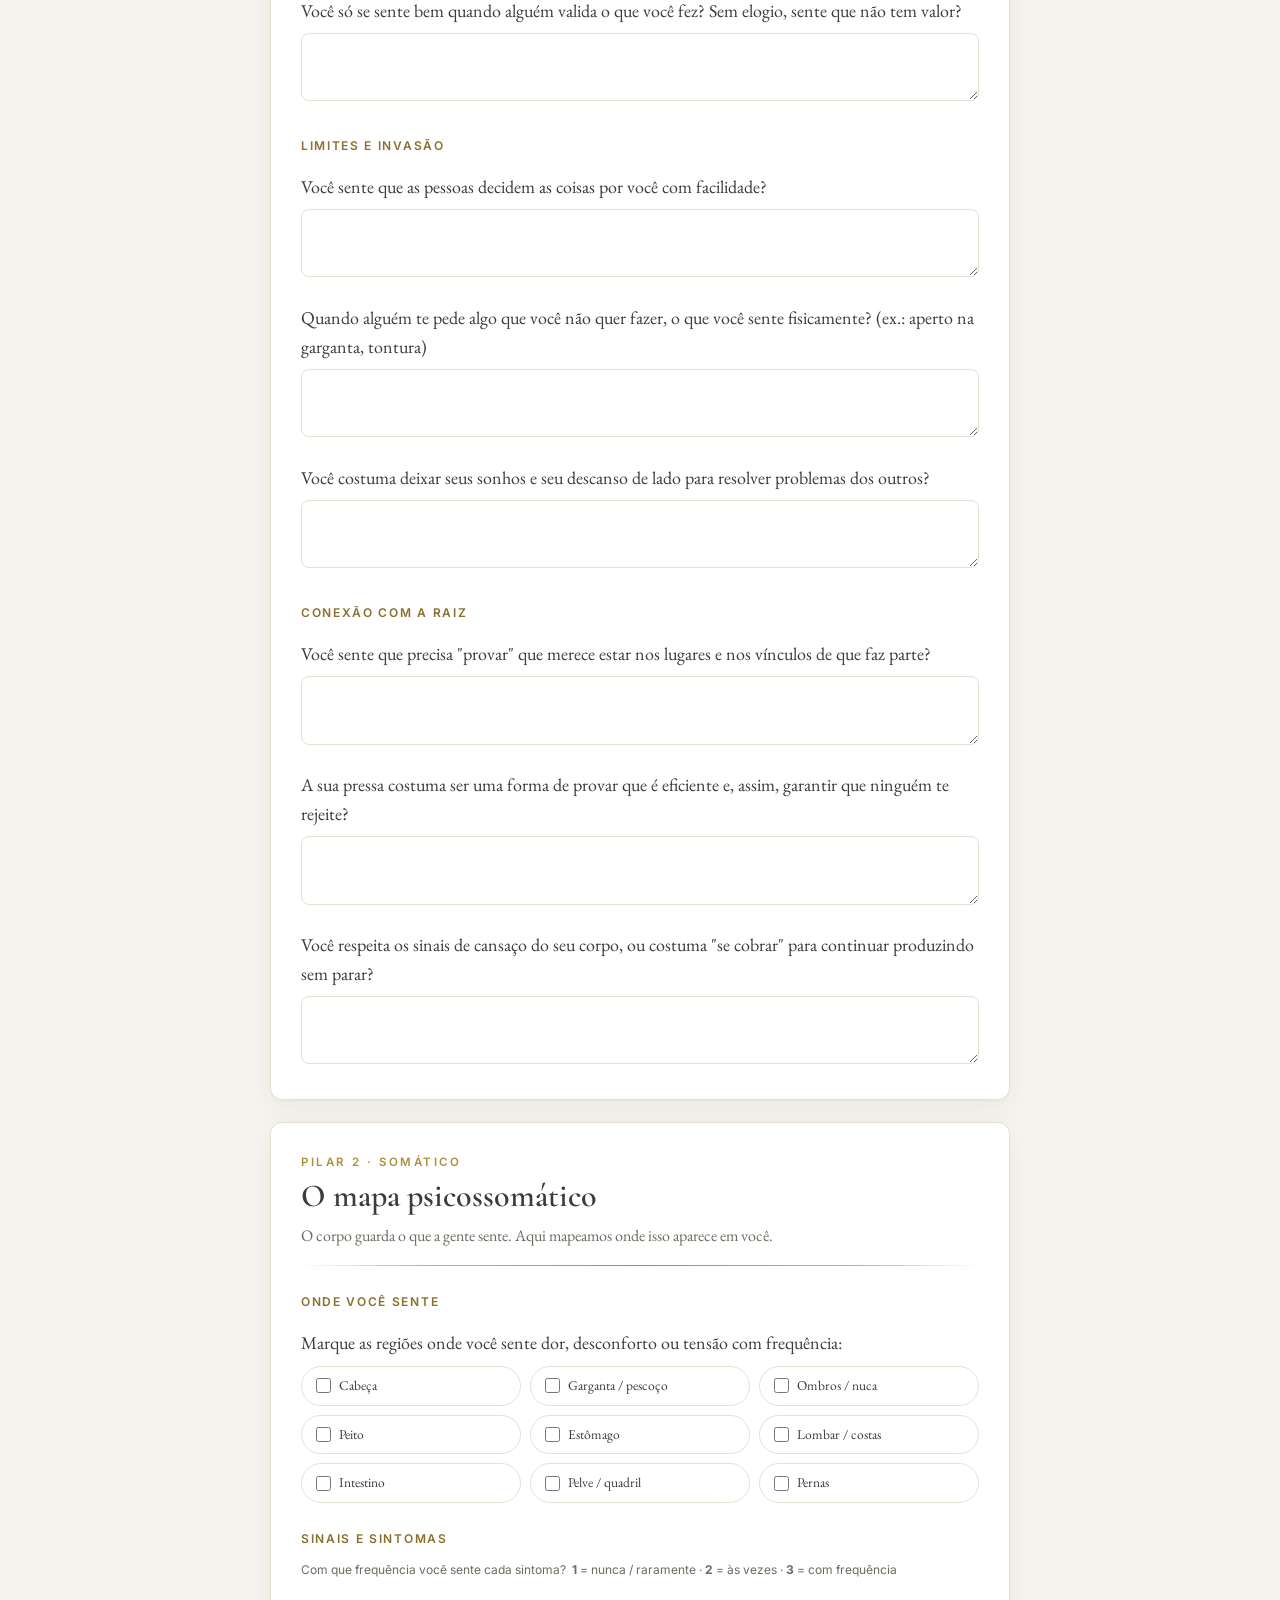
==== commit d0cb2d68: "Usa dourado escuro da paleta para o texto das respostas preenchidas Diferencia visualmente a respost" ====
--- a/anamnese-trg.html
+++ b/anamnese-trg.html
@@ -306,7 +306,7 @@
             width: 100%;
             font-family: "Inter", sans-serif;
             font-size: 15px;
-            color: var(--ink);
+            color: var(--gold-deep);
             background: transparent;
             border: 0;
             border-bottom: 1.5px solid var(--line);
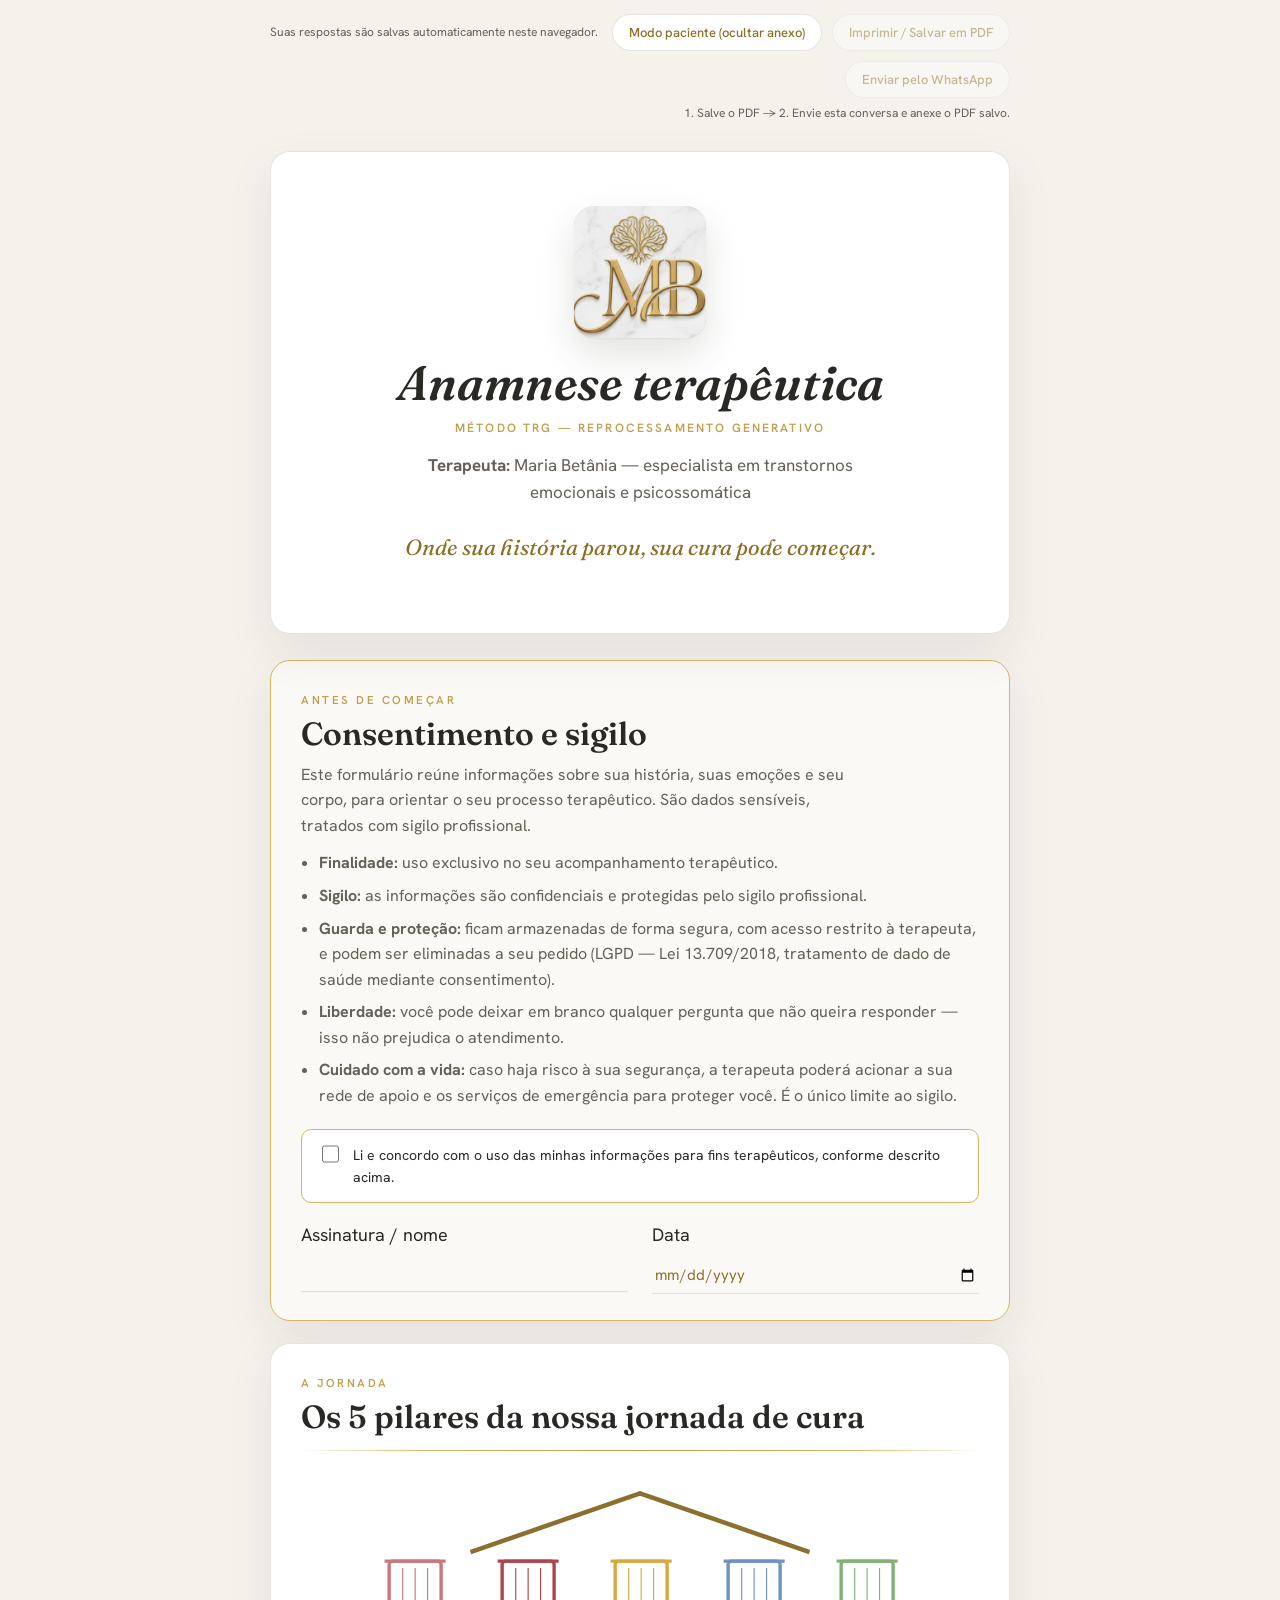
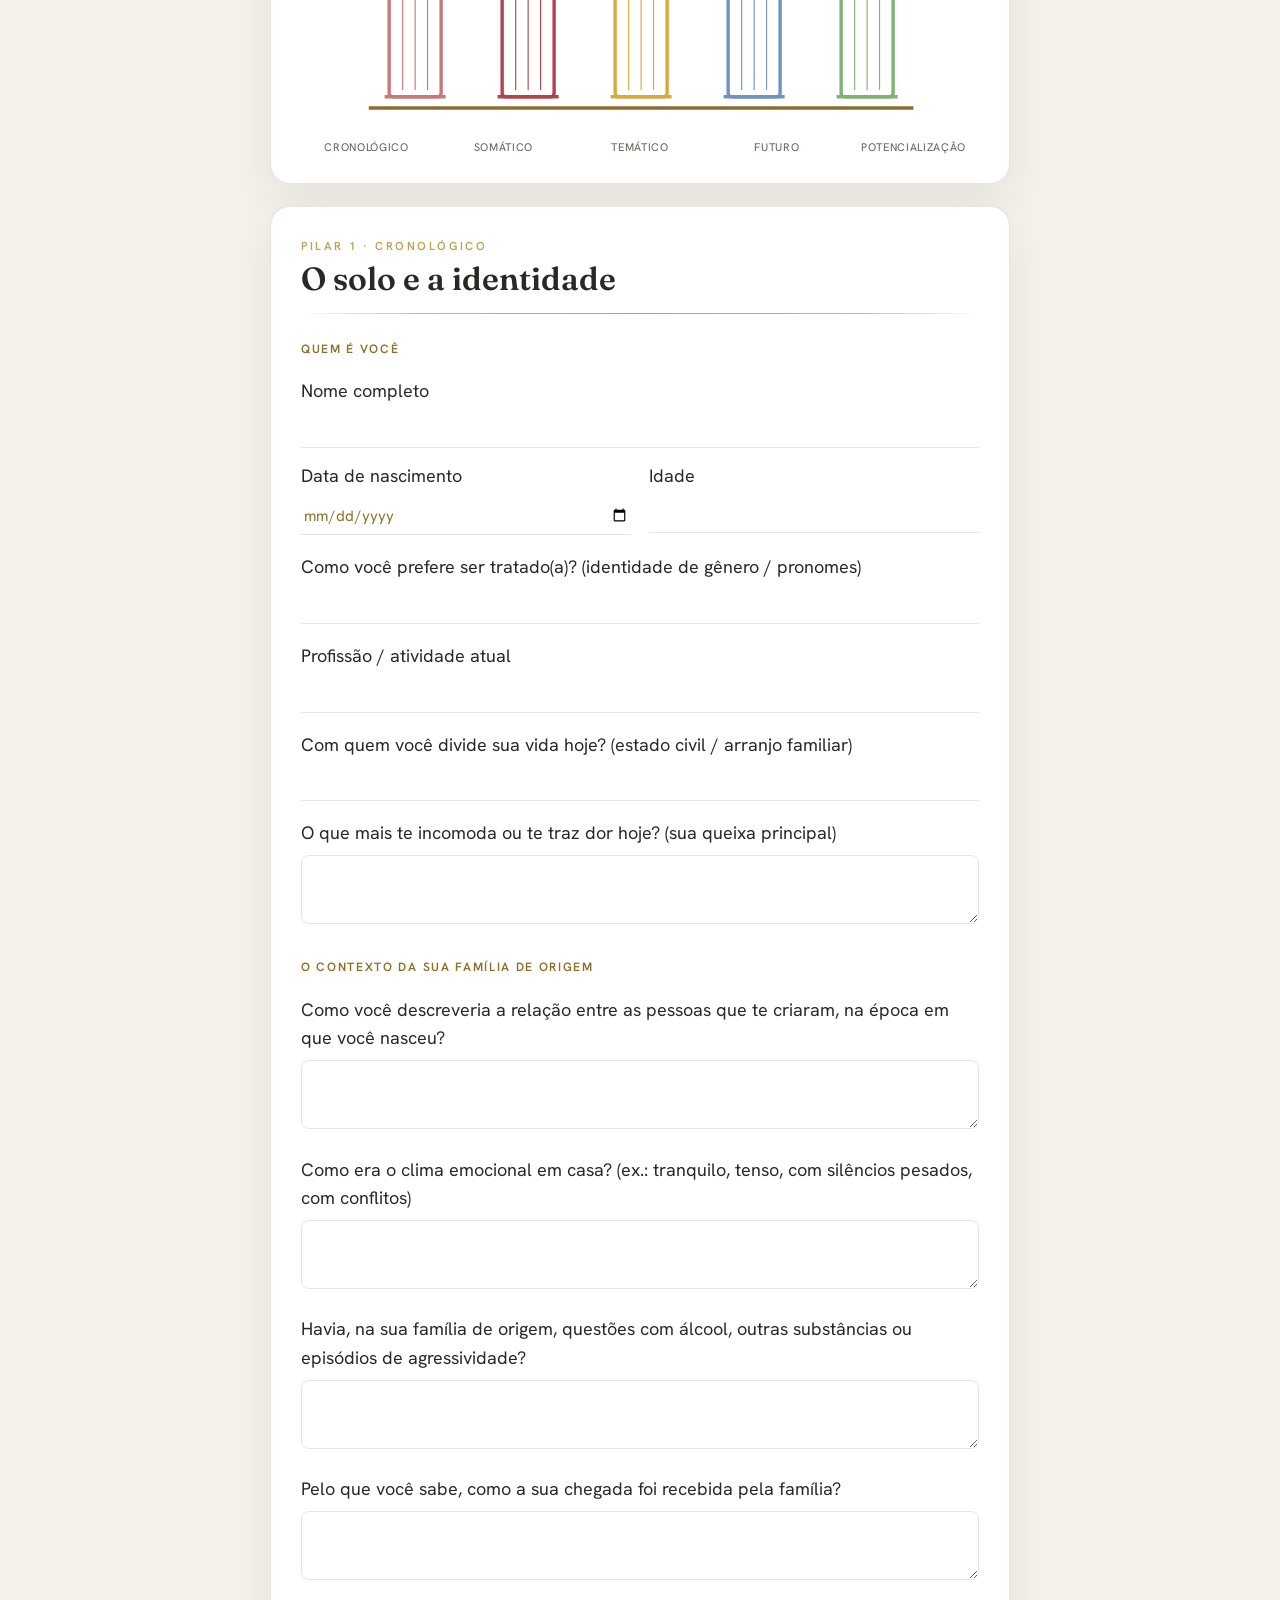
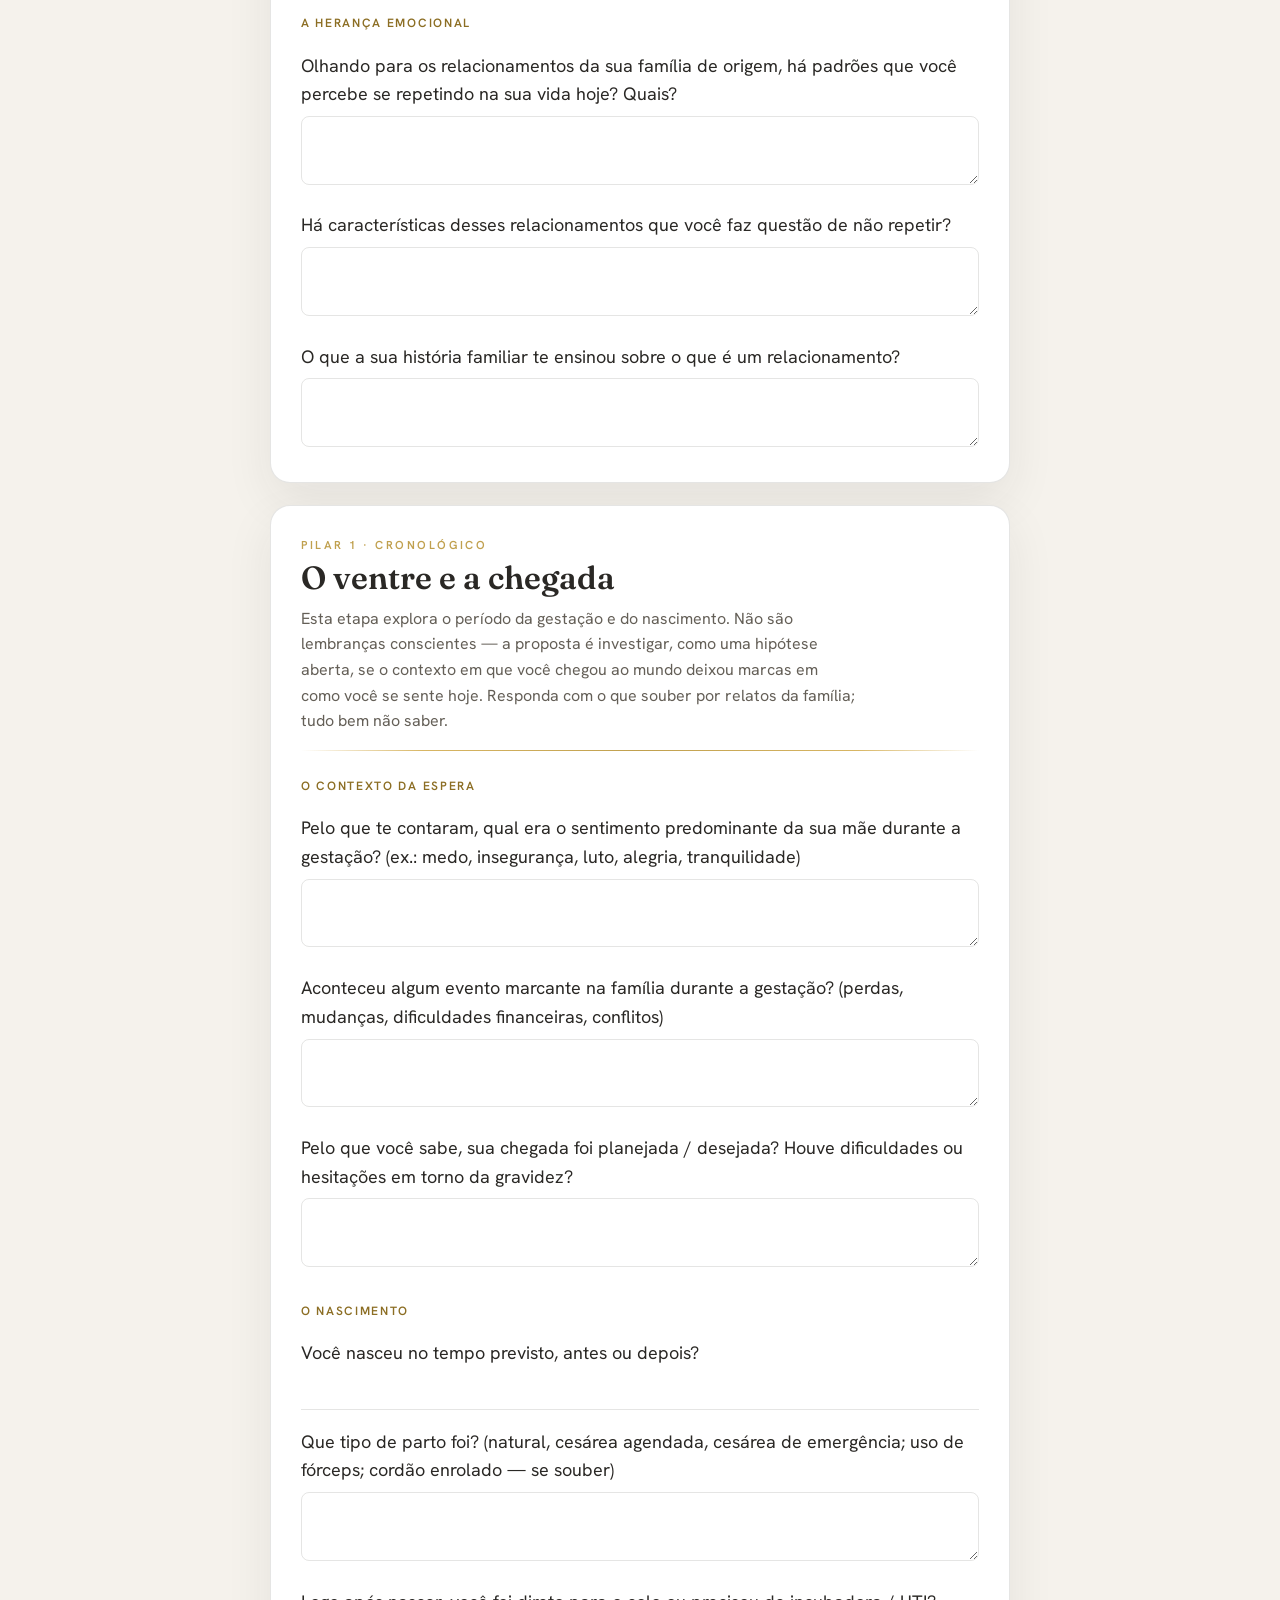
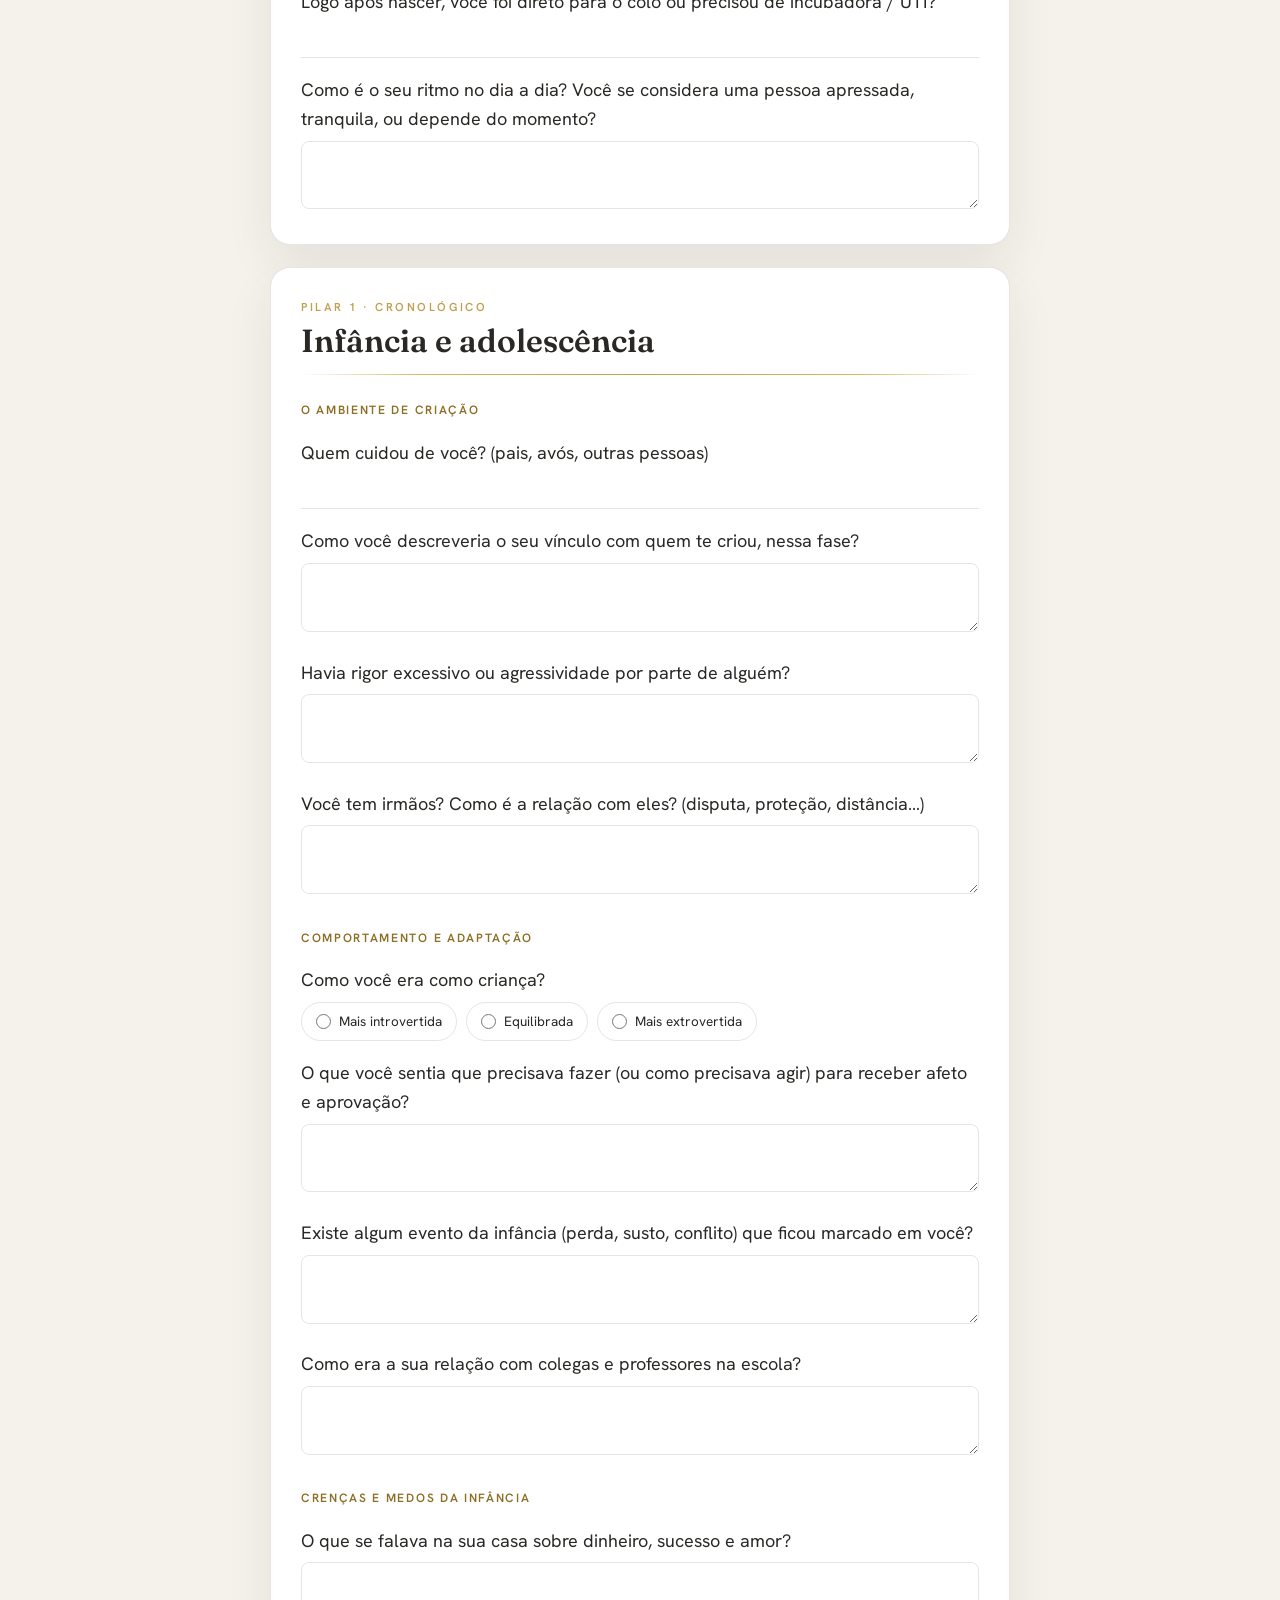
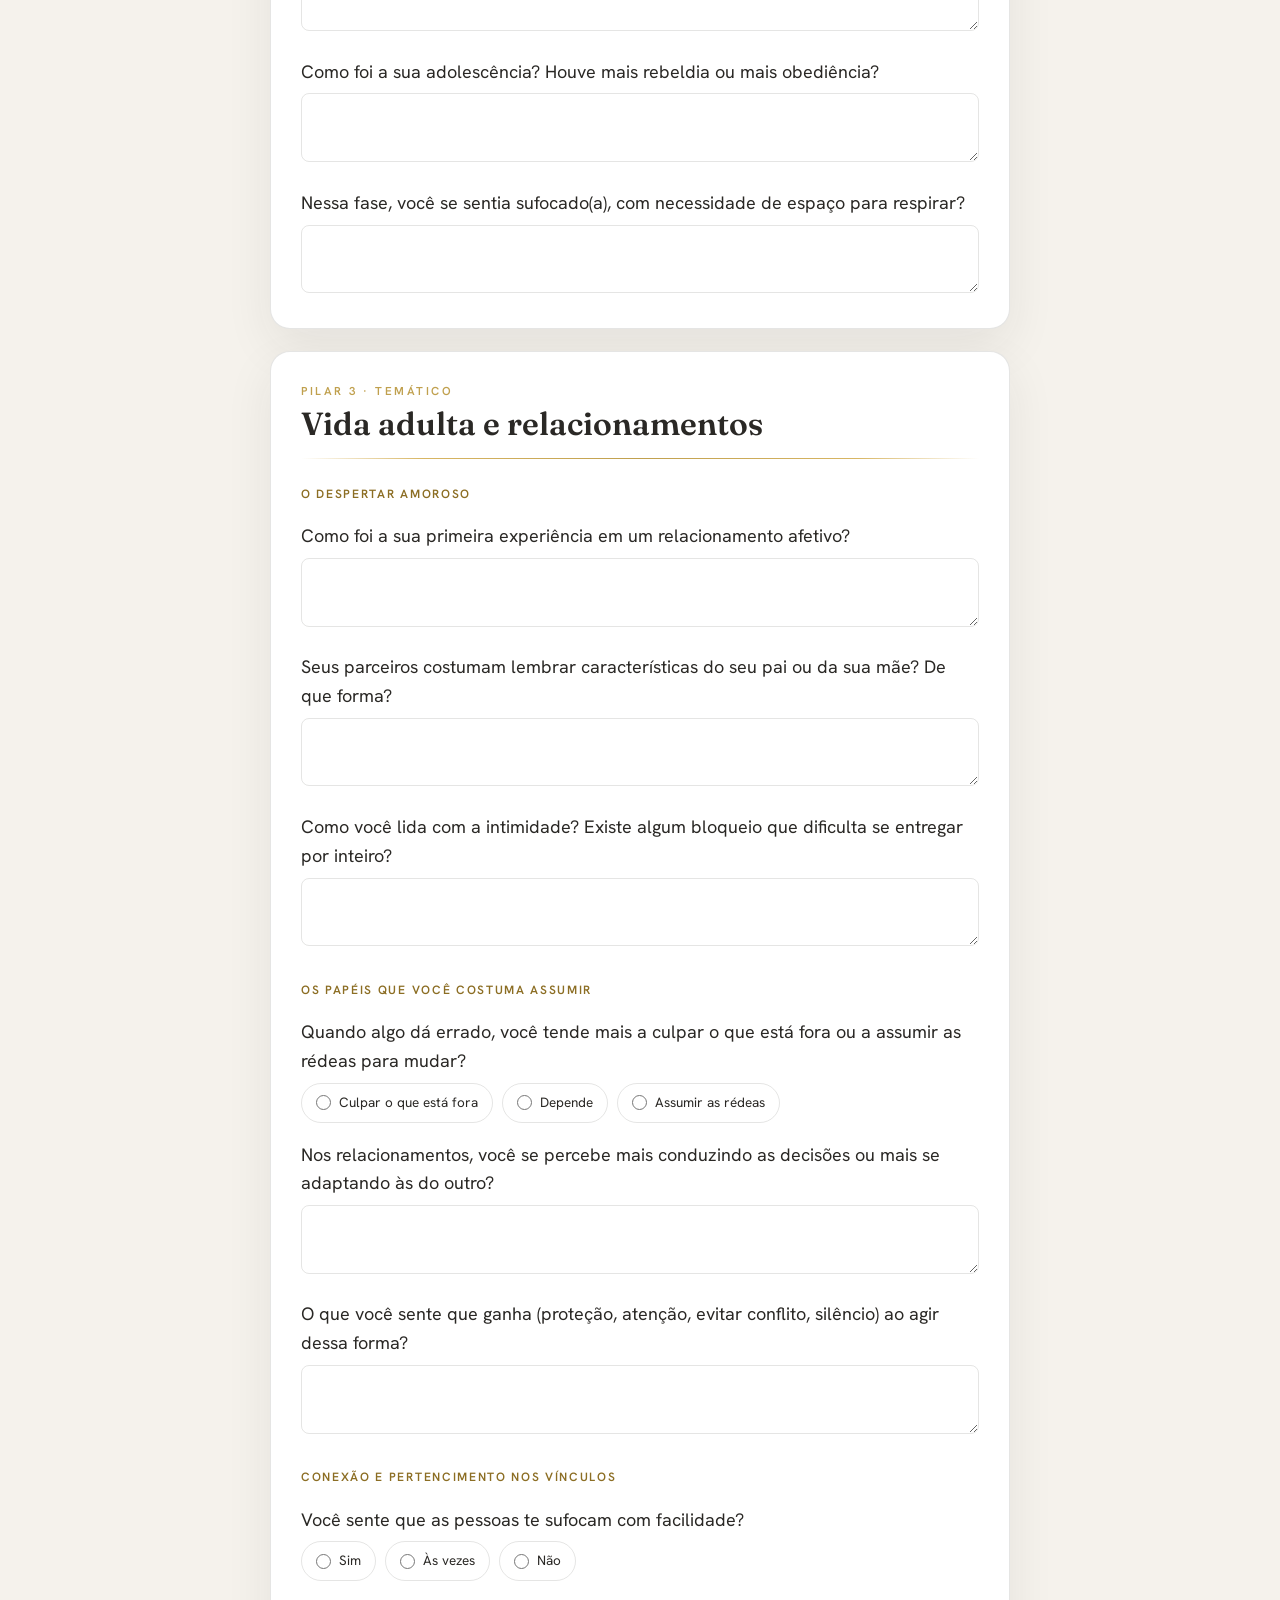
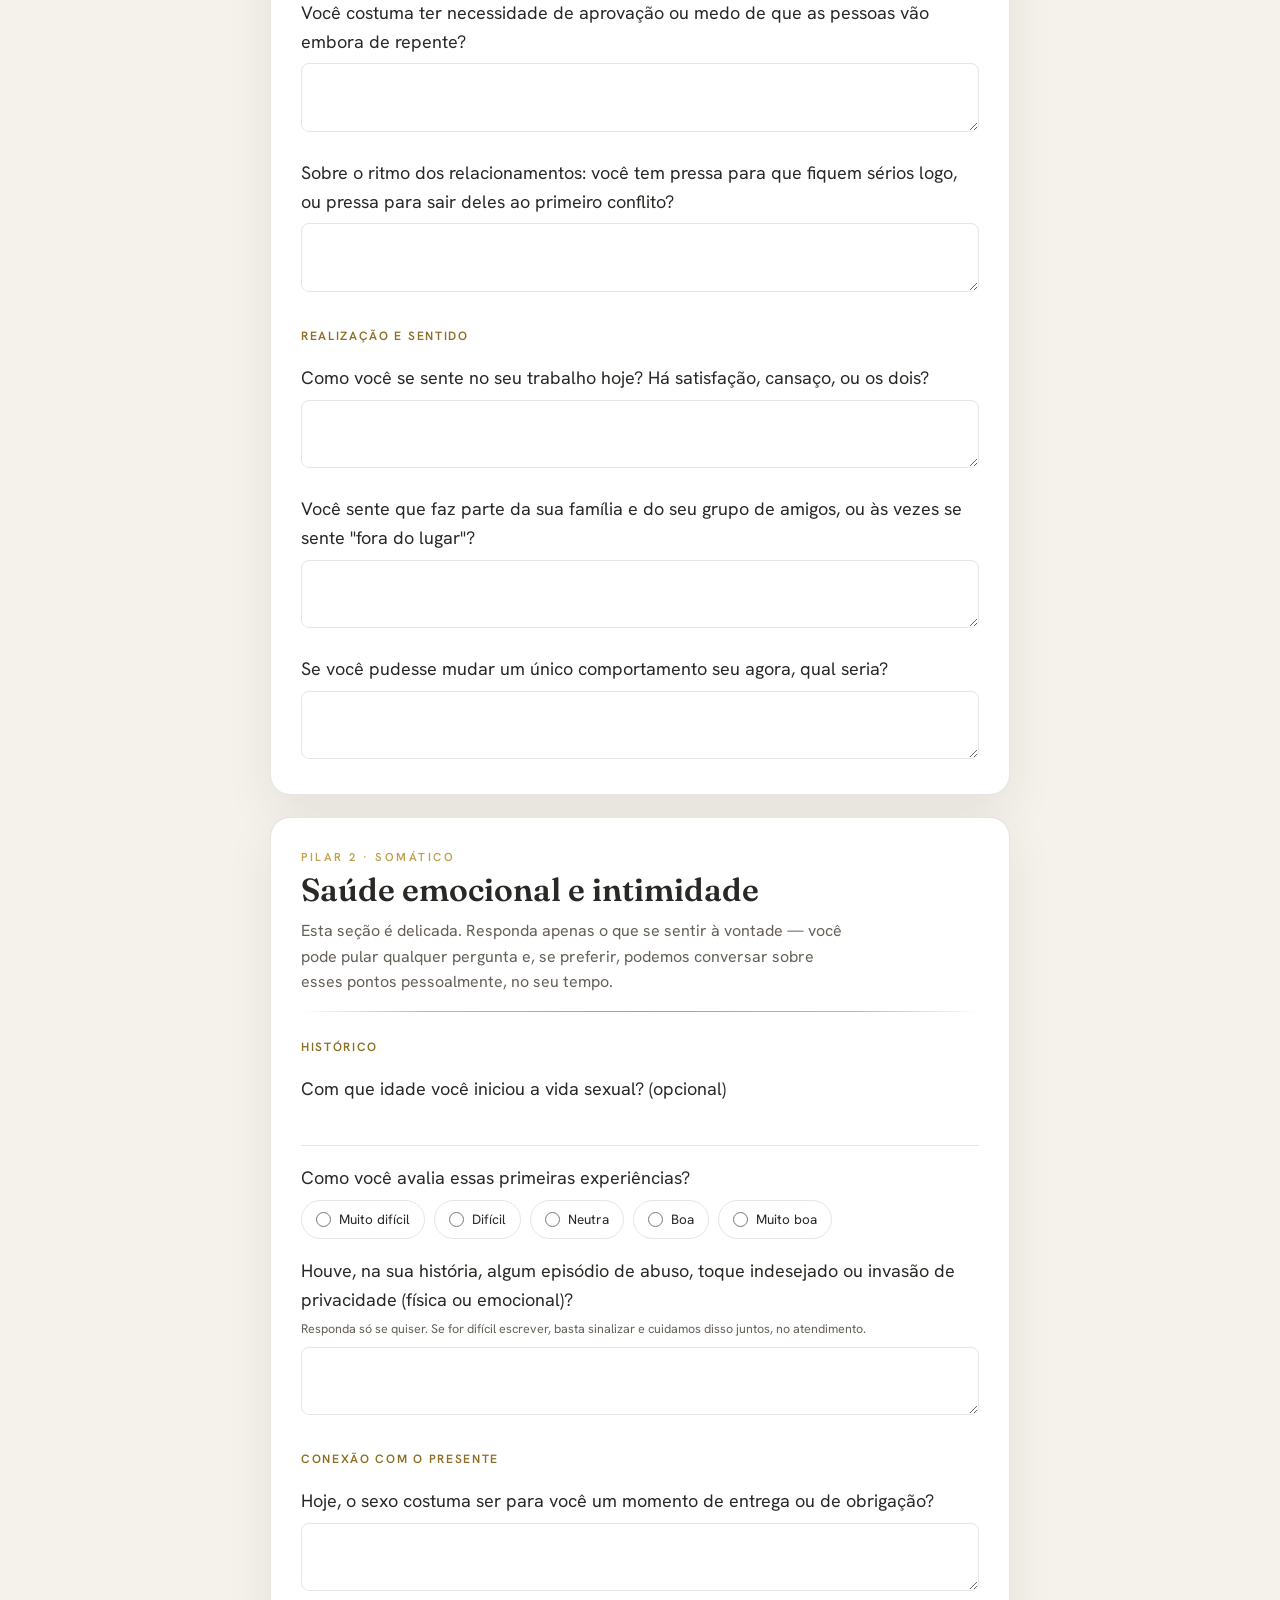
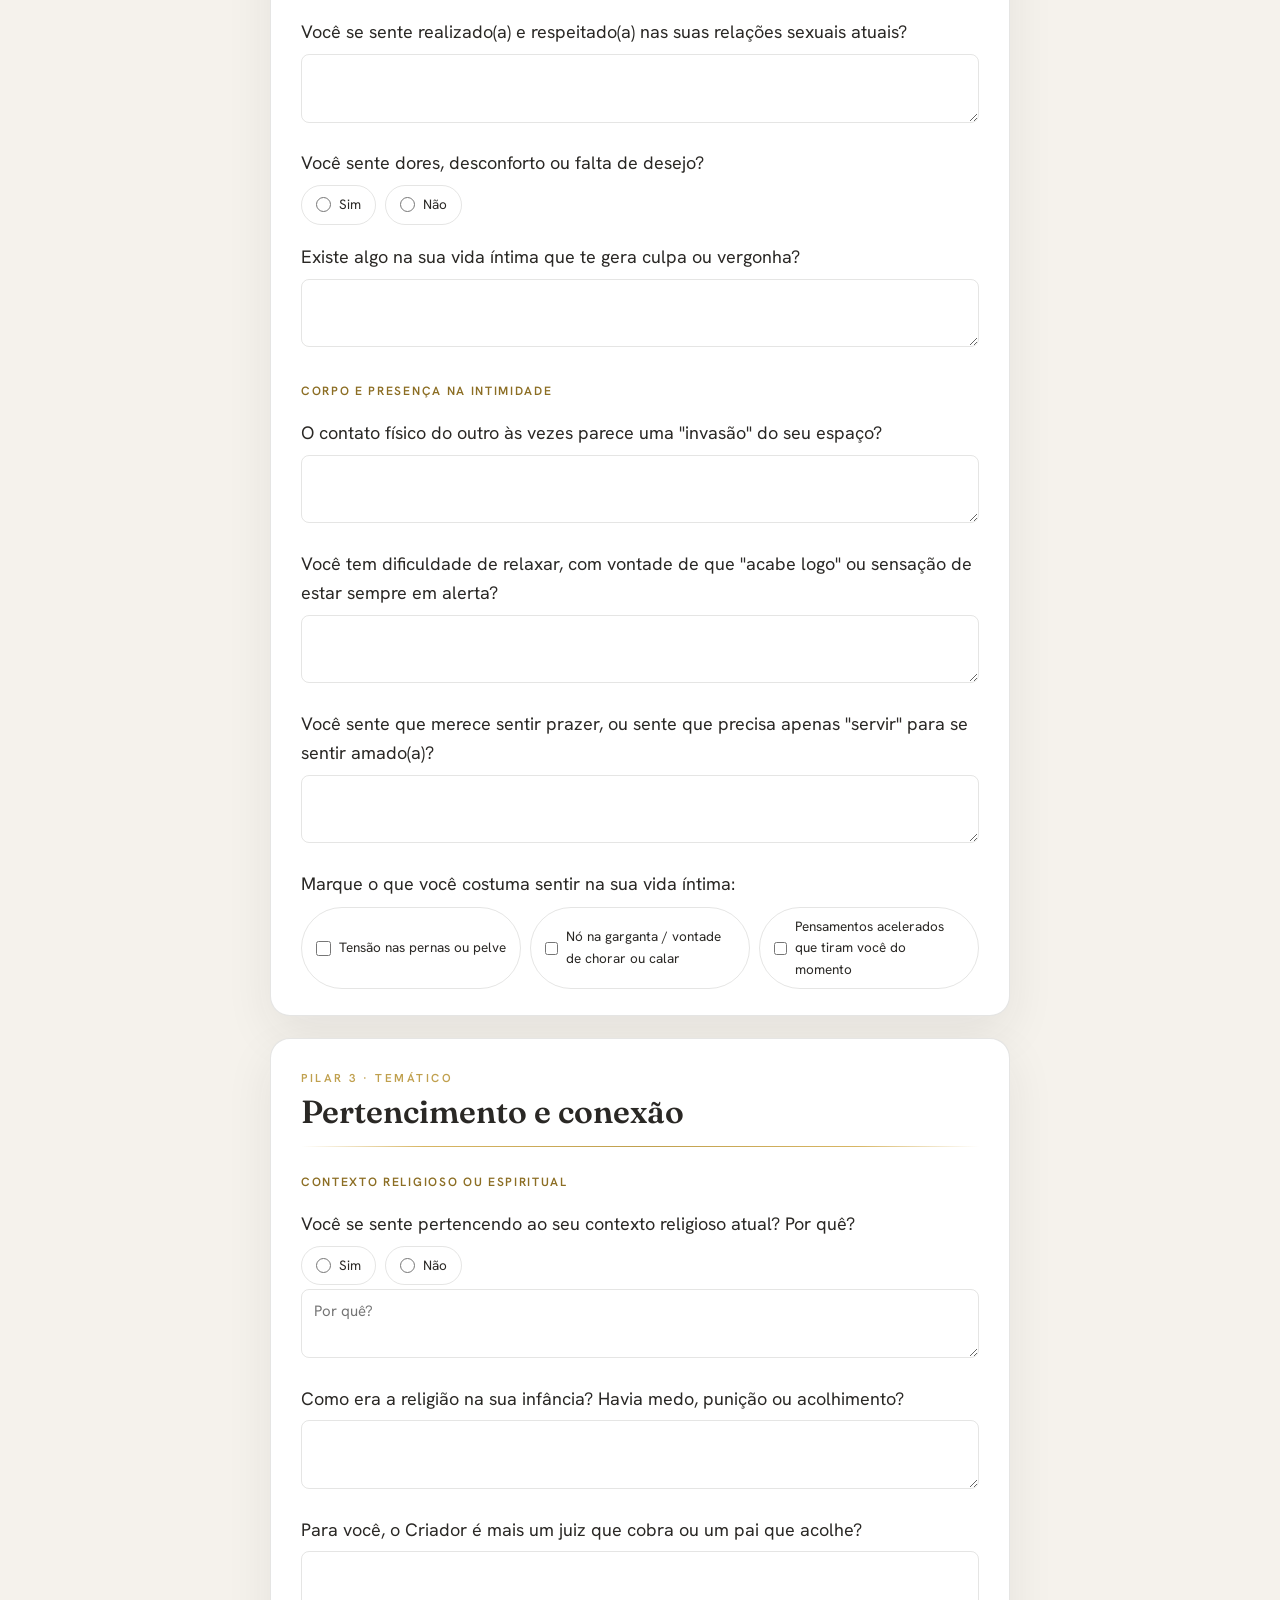
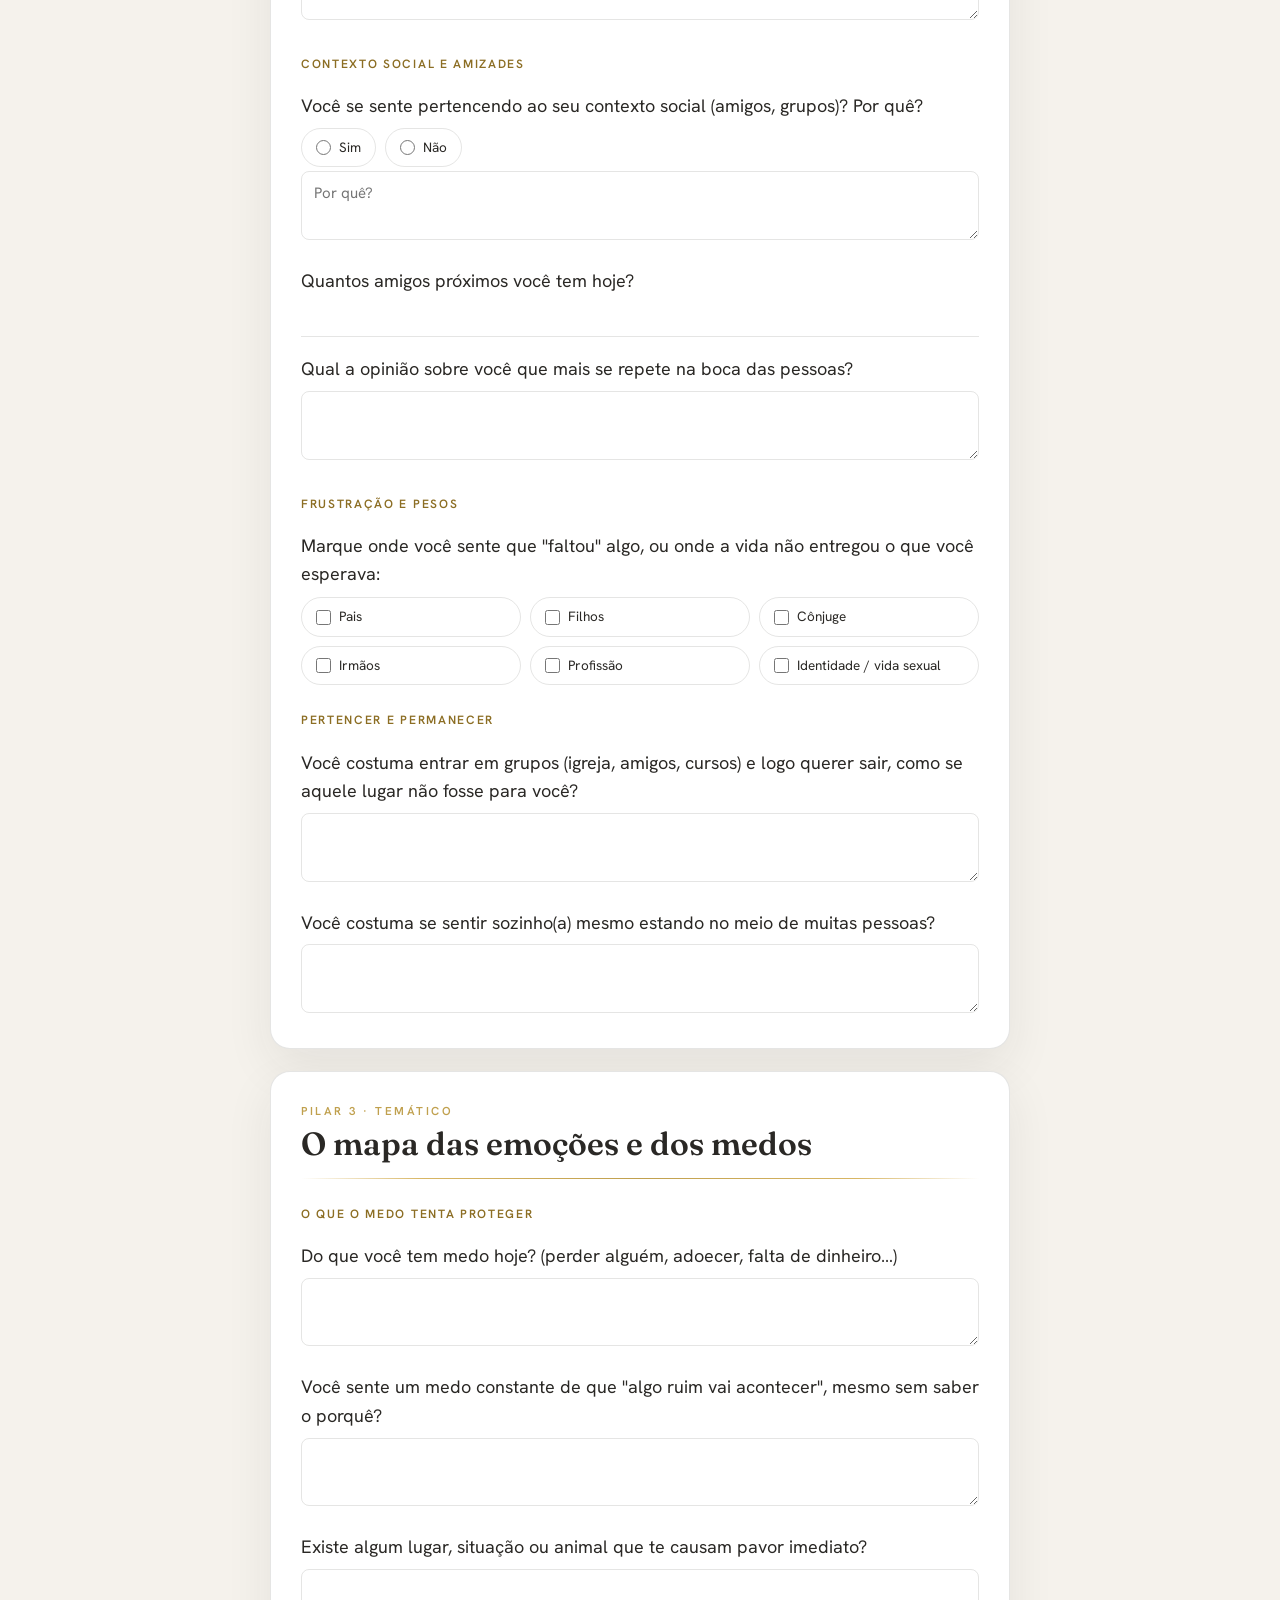
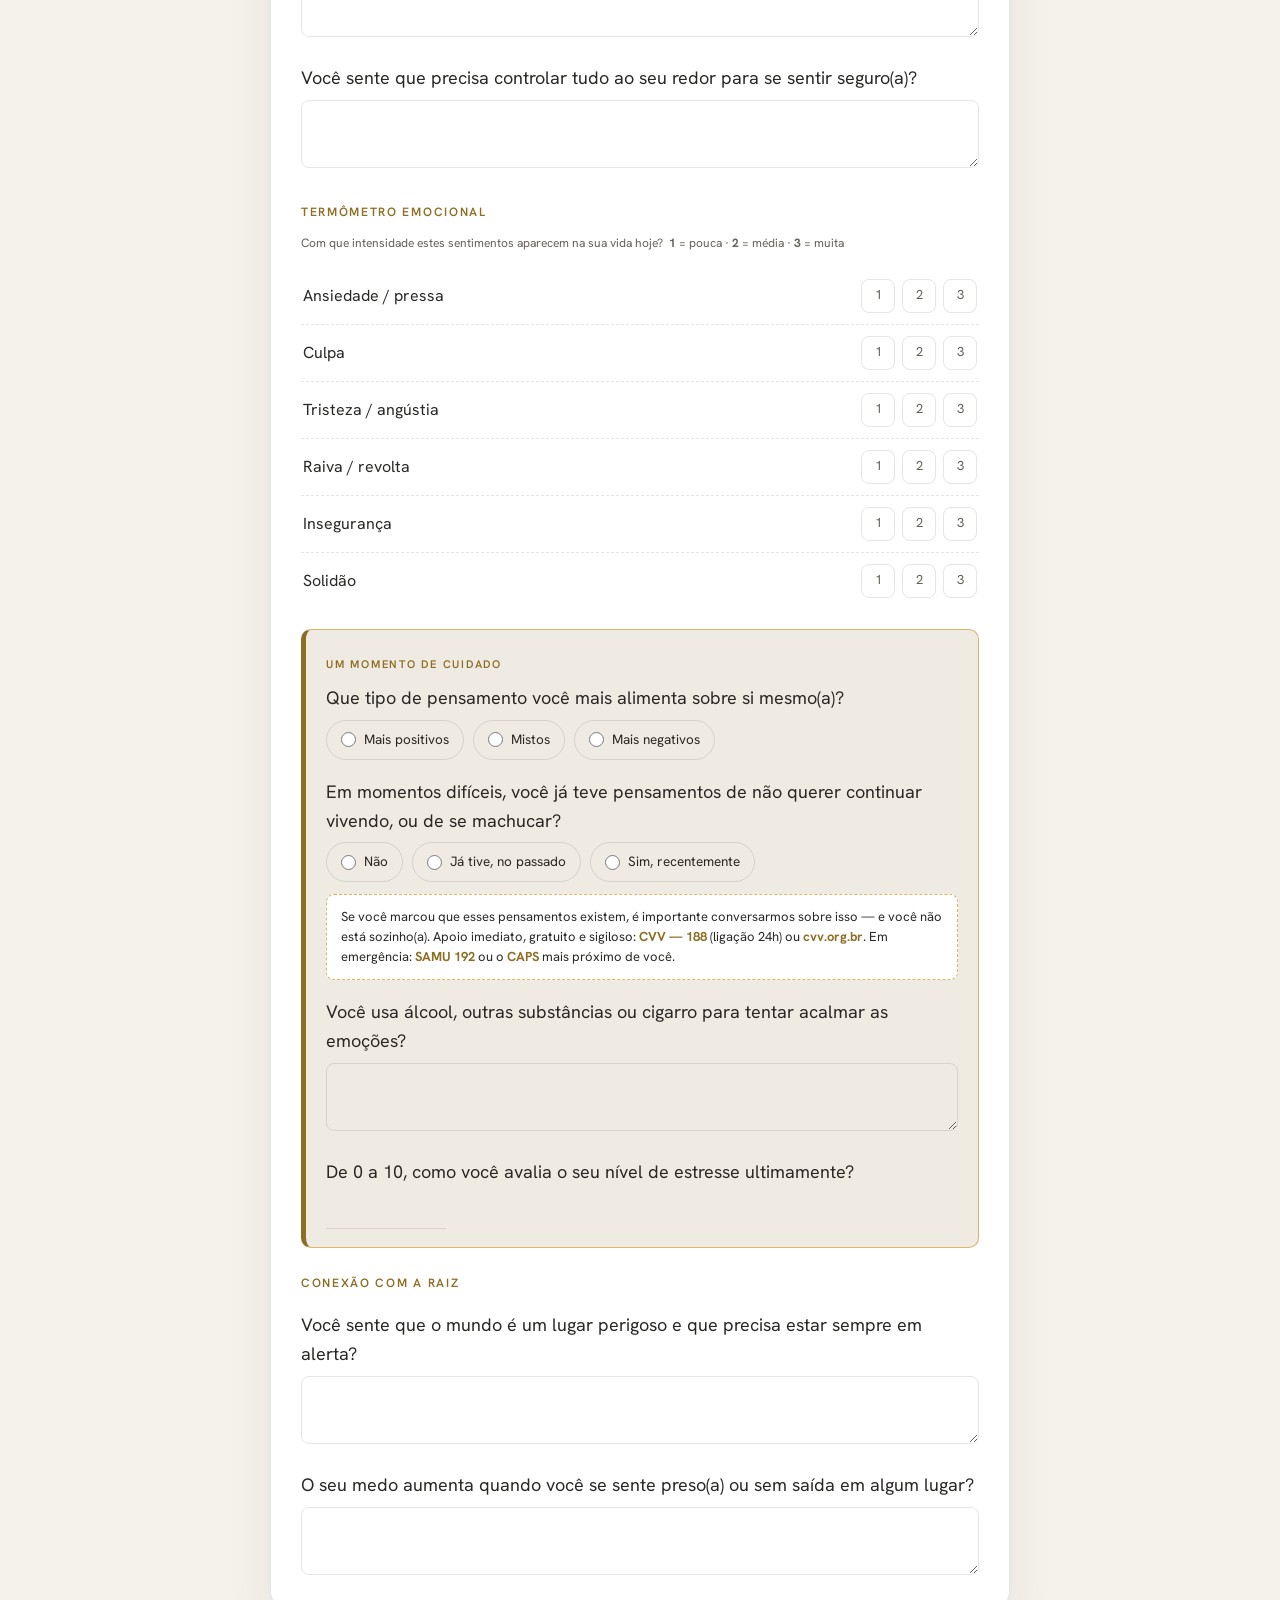
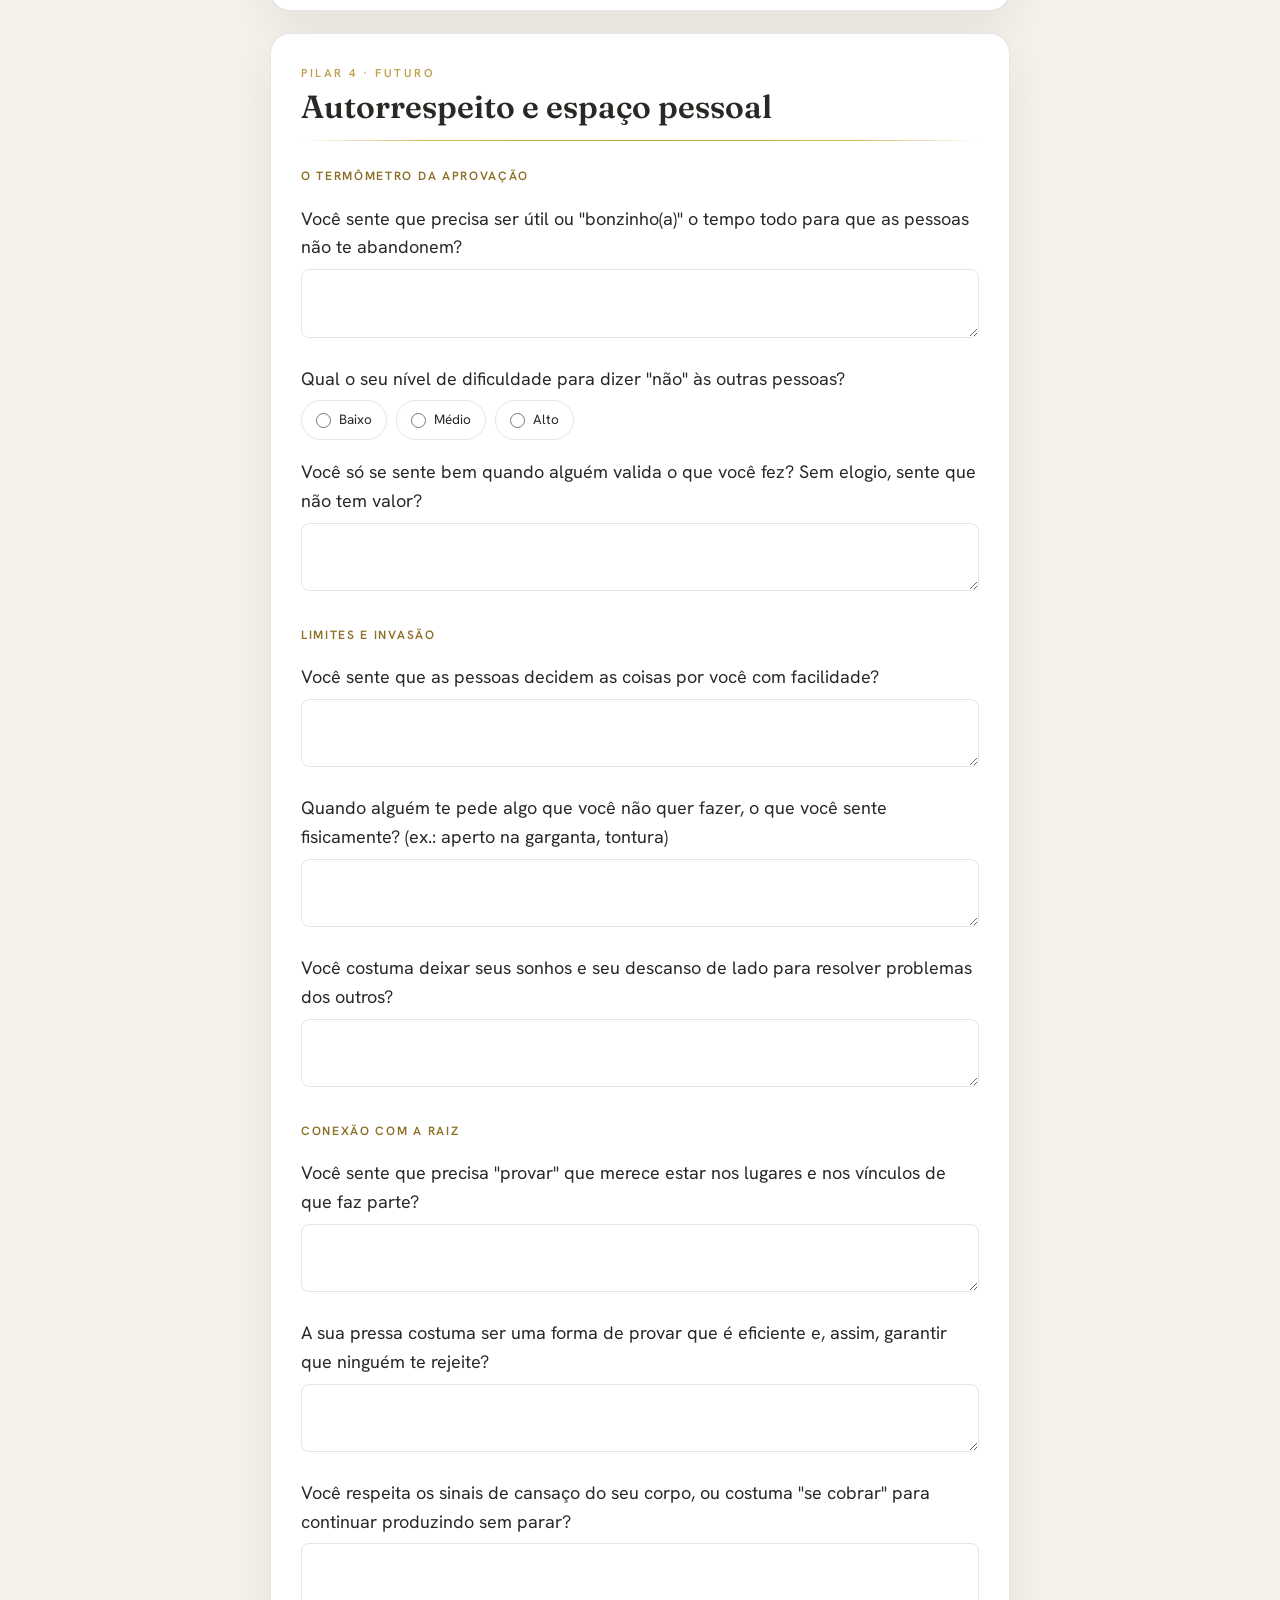
==== commit f42e8108: "Unifica a identidade visual da anamnese com a do index.html Troca a paleta (ivory/dourado/tinta) e a" ====
--- a/anamnese-trg.html
+++ b/anamnese-trg.html
@@ -6,25 +6,27 @@
     <title>Anamnese Terapêutica — Método TRG · Maria Betânia</title>
     <link rel="preconnect" href="https://fonts.googleapis.com">
     <link rel="preconnect" href="https://fonts.gstatic.com" crossorigin>
-    <link href="https://fonts.googleapis.com/css2?family=Cormorant+Garamond:ital,wght@0,400;0,500;0,600;1,400;1,500;1,600&family=EB+Garamond:ital,wght@0,400;0,500;1,400&family=Inter:wght@400;500;600&display=swap"
+    <link href="https://fonts.googleapis.com/css2?family=Fraunces:ital,opsz,wght@0,9..144,300..600;1,9..144,400..600&family=Hanken+Grotesk:wght@400;500;600;700&display=swap"
           rel="stylesheet">
     <style>
         :root {
-            --ivory: #F6F4EF;
+            --ivory: #F5F2EC;
             --paper: #FFFFFF;
-            --ink: #3D3B36;
-            --muted: #6E6A60;
-            --line: #E7E0D2;
-            --gold: #B08D3C;
-            --gold-deep: #8C6F2E;
-            --gold-soft: #CDB36E;
-            --gold-tint: #FBF8F0;
-            --care: #7A6A3D; /* tom sóbrio para a seção de cuidado */
-            --care-bg: #FBF6EA;
-            --care-line: #D9C68A;
-            --radius: 12px;
-            --shadow: 0 1px 2px rgba(60, 55, 40, .04), 0 10px 30px rgba(60, 55, 40, .06);
+            --ink: #2A2825;
+            --muted: #645F57;
+            --line: rgba(42, 40, 37, 0.12);
+            --gold: #C0A04E;
+            --gold-deep: #8C6E24;
+            --gold-soft: #D8B664;
+            --gold-tint: #FBF9F5;
+            --care: #8C6E24; /* reaproveita o dourado escuro da paleta principal */
+            --care-bg: #EFEBE3;
+            --care-line: #D8B664;
+            --radius: 20px;
+            --shadow: 0 18px 48px rgba(42, 40, 37, 0.08);
             --maxw: 780px;
+            --font-display: 'Fraunces', Georgia, serif;
+            --font-body: 'Hanken Grotesk', system-ui, sans-serif;
         }
 
         * {
@@ -39,7 +41,7 @@
             margin: 0;
             background: var(--ivory);
             color: var(--ink);
-            font-family: "EB Garamond", Georgia, serif;
+            font-family: var(--font-body);
             font-size: 18px;
             line-height: 1.6;
             -webkit-font-smoothing: antialiased;
@@ -47,7 +49,7 @@
 
         /* ---------- utilitários de marca ---------- */
         .eyebrow {
-            font-family: "Inter", sans-serif;
+            font-family: var(--font-body);
             font-size: 11.5px;
             font-weight: 600;
             letter-spacing: .22em;
@@ -56,7 +58,7 @@
         }
 
         .script {
-            font-family: "Cormorant Garamond", serif;
+            font-family: var(--font-display);
             font-style: italic;
             font-weight: 500;
         }
@@ -98,7 +100,7 @@
         }
 
         .btn {
-            font-family: "Inter", sans-serif;
+            font-family: var(--font-body);
             font-size: 13px;
             font-weight: 500;
             color: var(--gold-deep);
@@ -120,6 +122,11 @@
             outline-offset: 2px;
         }
 
+        .toolbar--bottom {
+            margin-top: 8px;
+            padding: 0 20px 36px;
+        }
+
         .btn:disabled {
             opacity: .45;
             cursor: not-allowed;
@@ -127,7 +134,7 @@
         }
 
         .save-status {
-            font-family: "Inter", sans-serif;
+            font-family: var(--font-body);
             font-size: 12px;
             color: var(--muted);
             display: flex;
@@ -140,7 +147,7 @@
             margin: 6px auto 0;
             padding: 0 20px;
             text-align: right;
-            font-family: "Inter", sans-serif;
+            font-family: var(--font-body);
             font-size: 12px;
             color: var(--muted);
         }
@@ -190,7 +197,7 @@
         }
 
         .cover h1 {
-            font-family: "Cormorant Garamond", serif;
+            font-family: var(--font-display);
             font-style: italic;
             font-weight: 600;
             font-size: clamp(34px, 6vw, 48px);
@@ -200,7 +207,7 @@
         }
 
         .cover .method {
-            font-family: "Inter", sans-serif;
+            font-family: var(--font-body);
             font-size: 12px;
             font-weight: 600;
             letter-spacing: .18em;
@@ -217,7 +224,7 @@
         }
 
         .cover .tagline {
-            font-family: "Cormorant Garamond", serif;
+            font-family: var(--font-display);
             font-style: italic;
             font-size: 22px;
             color: var(--gold-deep);
@@ -244,7 +251,7 @@
         }
 
         .sec-head h2 {
-            font-family: "Cormorant Garamond", serif;
+            font-family: var(--font-display);
             font-weight: 600;
             font-size: clamp(24px, 4.4vw, 32px);
             line-height: 1.12;
@@ -272,7 +279,7 @@
         }
 
         .group > .gtitle {
-            font-family: "Inter", sans-serif;
+            font-family: var(--font-body);
             font-size: 12px;
             font-weight: 600;
             letter-spacing: .14em;
@@ -294,7 +301,7 @@
         }
 
         .hint {
-            font-family: "Inter", sans-serif;
+            font-family: var(--font-body);
             font-size: 12.5px;
             color: var(--muted);
             margin: -2px 0 8px;
@@ -304,7 +311,7 @@
         /* ---------- campos ---------- */
         input[type=text], input[type=date], textarea {
             width: 100%;
-            font-family: "Inter", sans-serif;
+            font-family: var(--font-body);
             font-size: 15px;
             color: var(--gold-deep);
             background: transparent;
@@ -323,6 +330,11 @@
             line-height: 1.55;
         }
 
+        input[readonly] {
+            cursor: default;
+            color: var(--muted);
+        }
+
         input:focus, textarea:focus {
             outline: none;
             border-color: var(--gold);
@@ -349,7 +361,7 @@
             flex-wrap: wrap;
             gap: 9px;
             margin: 6px 0 4px;
-            font-family: "Inter", sans-serif;
+            font-family: var(--font-body);
         }
 
         .opt {
@@ -389,7 +401,7 @@
 
         /* escala numérica */
         .scale-legend {
-            font-family: "Inter", sans-serif;
+            font-family: var(--font-body);
             font-size: 12px;
             color: var(--muted);
             margin: 4px 0 14px;
@@ -416,7 +428,7 @@
         .scale-pills {
             display: flex;
             gap: 7px;
-            font-family: "Inter", sans-serif;
+            font-family: var(--font-body);
         }
 
         .scale-pills label {
@@ -480,7 +492,7 @@
             display: flex;
             gap: 11px;
             align-items: flex-start;
-            font-family: "Inter", sans-serif;
+            font-family: var(--font-body);
             font-size: 14px;
             color: var(--ink);
             background: var(--paper);
@@ -507,7 +519,7 @@
         }
 
         .care .care-tag {
-            font-family: "Inter", sans-serif;
+            font-family: var(--font-body);
             font-size: 11px;
             font-weight: 600;
             letter-spacing: .16em;
@@ -516,7 +528,7 @@
         }
 
         .care .resources {
-            font-family: "Inter", sans-serif;
+            font-family: var(--font-body);
             font-size: 13px;
             color: var(--ink);
             background: var(--paper);
@@ -547,7 +559,7 @@
             grid-template-columns:repeat(5, 1fr);
             gap: 6px;
             margin-top: 6px;
-            font-family: "Inter", sans-serif;
+            font-family: var(--font-body);
             font-size: 11px;
             letter-spacing: .06em;
             text-transform: uppercase;
@@ -574,7 +586,7 @@
         }
 
         .closing p {
-            font-family: "Cormorant Garamond", serif;
+            font-family: var(--font-display);
             font-style: italic;
             font-size: 23px;
             line-height: 1.5;
@@ -585,7 +597,7 @@
 
         .closing .seal {
             margin-top: 22px;
-            font-family: "Inter", sans-serif;
+            font-family: var(--font-body);
             font-size: 12px;
             font-weight: 600;
             letter-spacing: .14em;
@@ -595,12 +607,12 @@
 
         /* ---------- anexo terapeuta ---------- */
         .annex {
-            background: #FAF8F3;
+            background: var(--gold-tint);
             border: 1px dashed var(--gold-soft);
         }
 
         .annex .warn {
-            font-family: "Inter", sans-serif;
+            font-family: var(--font-body);
             font-size: 12.5px;
             color: var(--gold-deep);
             background: var(--gold-tint);
@@ -611,7 +623,7 @@
         }
 
         .annex h3 {
-            font-family: "Cormorant Garamond", serif;
+            font-family: var(--font-display);
             font-weight: 600;
             font-size: 21px;
             margin: 22px 0 6px;
@@ -643,7 +655,7 @@
         }
 
         .annex th {
-            font-family: "Inter", sans-serif;
+            font-family: var(--font-body);
             font-size: 11px;
             letter-spacing: .1em;
             text-transform: uppercase;
@@ -738,9 +750,9 @@
 
 <div class="toolbar">
     <span class="save-status" id="saveStatus">Suas respostas são salvas automaticamente neste navegador.</span>
-    <button class="btn" id="modeBtn" type="button">Modo paciente (ocultar anexo)</button>
-    <button class="btn" id="printBtn" type="button" disabled title="Disponível a partir de 90% do formulário preenchido">Imprimir / Salvar em PDF</button>
-    <button class="btn" id="sendBtn" type="button" disabled title="Disponível a partir de 90% do formulário preenchido">Enviar pelo WhatsApp</button>
+    <button class="btn js-mode-btn" type="button">Modo paciente (ocultar anexo)</button>
+    <button class="btn js-print-btn" type="button" disabled title="Disponível a partir de 90% do formulário preenchido">Imprimir / Salvar em PDF</button>
+    <button class="btn js-send-btn" type="button" disabled title="Disponível a partir de 90% do formulário preenchido">Enviar pelo WhatsApp</button>
 </div>
 <p class="toolbar-hint">1. Salve o PDF → 2. Envie esta conversa e anexe o PDF salvo.</p>
 
@@ -879,8 +891,8 @@
             <label class="q">Nome completo</label>
             <input type="text" name="nome">
             <div class="row" style="margin-top:14px">
-                <div class="col"><label class="q">Data de nascimento</label><input type="date" name="nascimento"></div>
-                <div class="col"><label class="q">Idade</label><input type="text" name="idade"></div>
+                <div class="col"><label class="q">Data de nascimento</label><input type="date" name="nascimento" id="nascimento"></div>
+                <div class="col"><label class="q">Idade</label><input type="text" name="idade" id="idade" readonly></div>
             </div>
             <label class="q">Como você prefere ser tratado(a)? (identidade de gênero / pronomes)</label>
             <input type="text" name="genero">
@@ -1519,6 +1531,14 @@
 
 </div>
 
+<div class="toolbar toolbar--bottom">
+    <button class="btn js-mode-btn" type="button">Modo paciente (ocultar anexo)</button>
+    <button class="btn js-print-btn" type="button" disabled title="Disponível a partir de 90% do formulário preenchido">Imprimir / Salvar em PDF</button>
+    <button class="btn js-send-btn" type="button" disabled title="Disponível a partir de 90% do formulário preenchido">Enviar pelo WhatsApp</button>
+    <button class="btn js-top-btn" type="button">Voltar ao topo ↑</button>
+</div>
+<p class="toolbar-hint">1. Salve o PDF → 2. Envie esta conversa e anexe o PDF salvo.</p>
+
 <script>
     // ---------- Autosave em localStorage ----------
     var STORAGE_KEY = 'anamnese-trg-autosave';
@@ -1568,8 +1588,8 @@
     }
 
     // ---------- Progresso de preenchimento (libera impressão/envio em 90%) ----------
-    var printBtn = document.getElementById('printBtn');
-    var sendBtn = document.getElementById('sendBtn');
+    var printBtns = Array.prototype.slice.call(document.querySelectorAll('.js-print-btn'));
+    var sendBtns = Array.prototype.slice.call(document.querySelectorAll('.js-send-btn'));
     var COMPLETION_THRESHOLD = 0.9;
 
     function isFieldAnswered(name) {
@@ -1585,11 +1605,11 @@
         var answered = fieldNames.filter(isFieldAnswered).length;
         var pct = answered / fieldNames.length;
         var unlocked = pct >= COMPLETION_THRESHOLD;
-        printBtn.disabled = !unlocked;
-        sendBtn.disabled = !unlocked;
         var title = unlocked ? '' : 'Disponível a partir de 90% do formulário preenchido (' + Math.round(pct * 100) + '% concluído)';
-        printBtn.title = title;
-        sendBtn.title = title;
+        printBtns.concat(sendBtns).forEach(function (btn) {
+            btn.disabled = !unlocked;
+            btn.title = title;
+        });
     }
 
     document.addEventListener('input', function (e) {
@@ -1606,20 +1626,57 @@
     restoreDraft();
     updateCompletion();
 
+    // ---------- Idade calculada a partir da data de nascimento ----------
+    var nascimentoInput = document.getElementById('nascimento');
+    var idadeInput = document.getElementById('idade');
+
+    function calculateAge(birthDateStr) {
+        if (!birthDateStr) return '';
+        var birth = new Date(birthDateStr + 'T00:00:00');
+        if (isNaN(birth.getTime())) return '';
+        var today = new Date();
+        var age = today.getFullYear() - birth.getFullYear();
+        var aindaNaoFezAniversario = (today.getMonth() < birth.getMonth()) ||
+            (today.getMonth() === birth.getMonth() && today.getDate() < birth.getDate());
+        if (aindaNaoFezAniversario) age--;
+        return age >= 0 ? String(age) : '';
+    }
+
+    function updateIdade() {
+        idadeInput.value = calculateAge(nascimentoInput.value);
+    }
+
+    nascimentoInput.addEventListener('input', updateIdade);
+    updateIdade();
+
     // ---------- Ações finais ----------
-    printBtn.addEventListener('click', function () {
-        window.print();
+    printBtns.forEach(function (btn) {
+        btn.addEventListener('click', function () {
+            window.print();
+        });
     });
 
-    sendBtn.addEventListener('click', function () {
-        var text = encodeURIComponent('Olá, Maria Betânia. Preenchi minha anamnese terapêutica e vou anexar o PDF nesta conversa.');
-        window.open('https://wa.me/5521988070905?text=' + text, '_blank');
+    sendBtns.forEach(function (btn) {
+        btn.addEventListener('click', function () {
+            var text = encodeURIComponent('Olá, Maria Betânia. Preenchi minha anamnese terapêutica e vou anexar o PDF nesta conversa.');
+            window.open('https://wa.me/5521988070905?text=' + text, '_blank');
+        });
     });
 
-    var modeBtn = document.getElementById('modeBtn');
-    modeBtn.addEventListener('click', function () {
-        var on = document.body.classList.toggle('patient-mode');
-        modeBtn.textContent = on ? 'Modo terapeuta (mostrar anexo)' : 'Modo paciente (ocultar anexo)';
+    var modeBtns = Array.prototype.slice.call(document.querySelectorAll('.js-mode-btn'));
+    modeBtns.forEach(function (btn) {
+        btn.addEventListener('click', function () {
+            var on = document.body.classList.toggle('patient-mode');
+            var label = on ? 'Modo terapeuta (mostrar anexo)' : 'Modo paciente (ocultar anexo)';
+            modeBtns.forEach(function (b) { b.textContent = label; });
+        });
+    });
+
+    var topBtns = Array.prototype.slice.call(document.querySelectorAll('.js-top-btn'));
+    topBtns.forEach(function (btn) {
+        btn.addEventListener('click', function () {
+            window.scrollTo({top: 0, behavior: 'smooth'});
+        });
     });
 
     // Barra de progresso de leitura do formulário
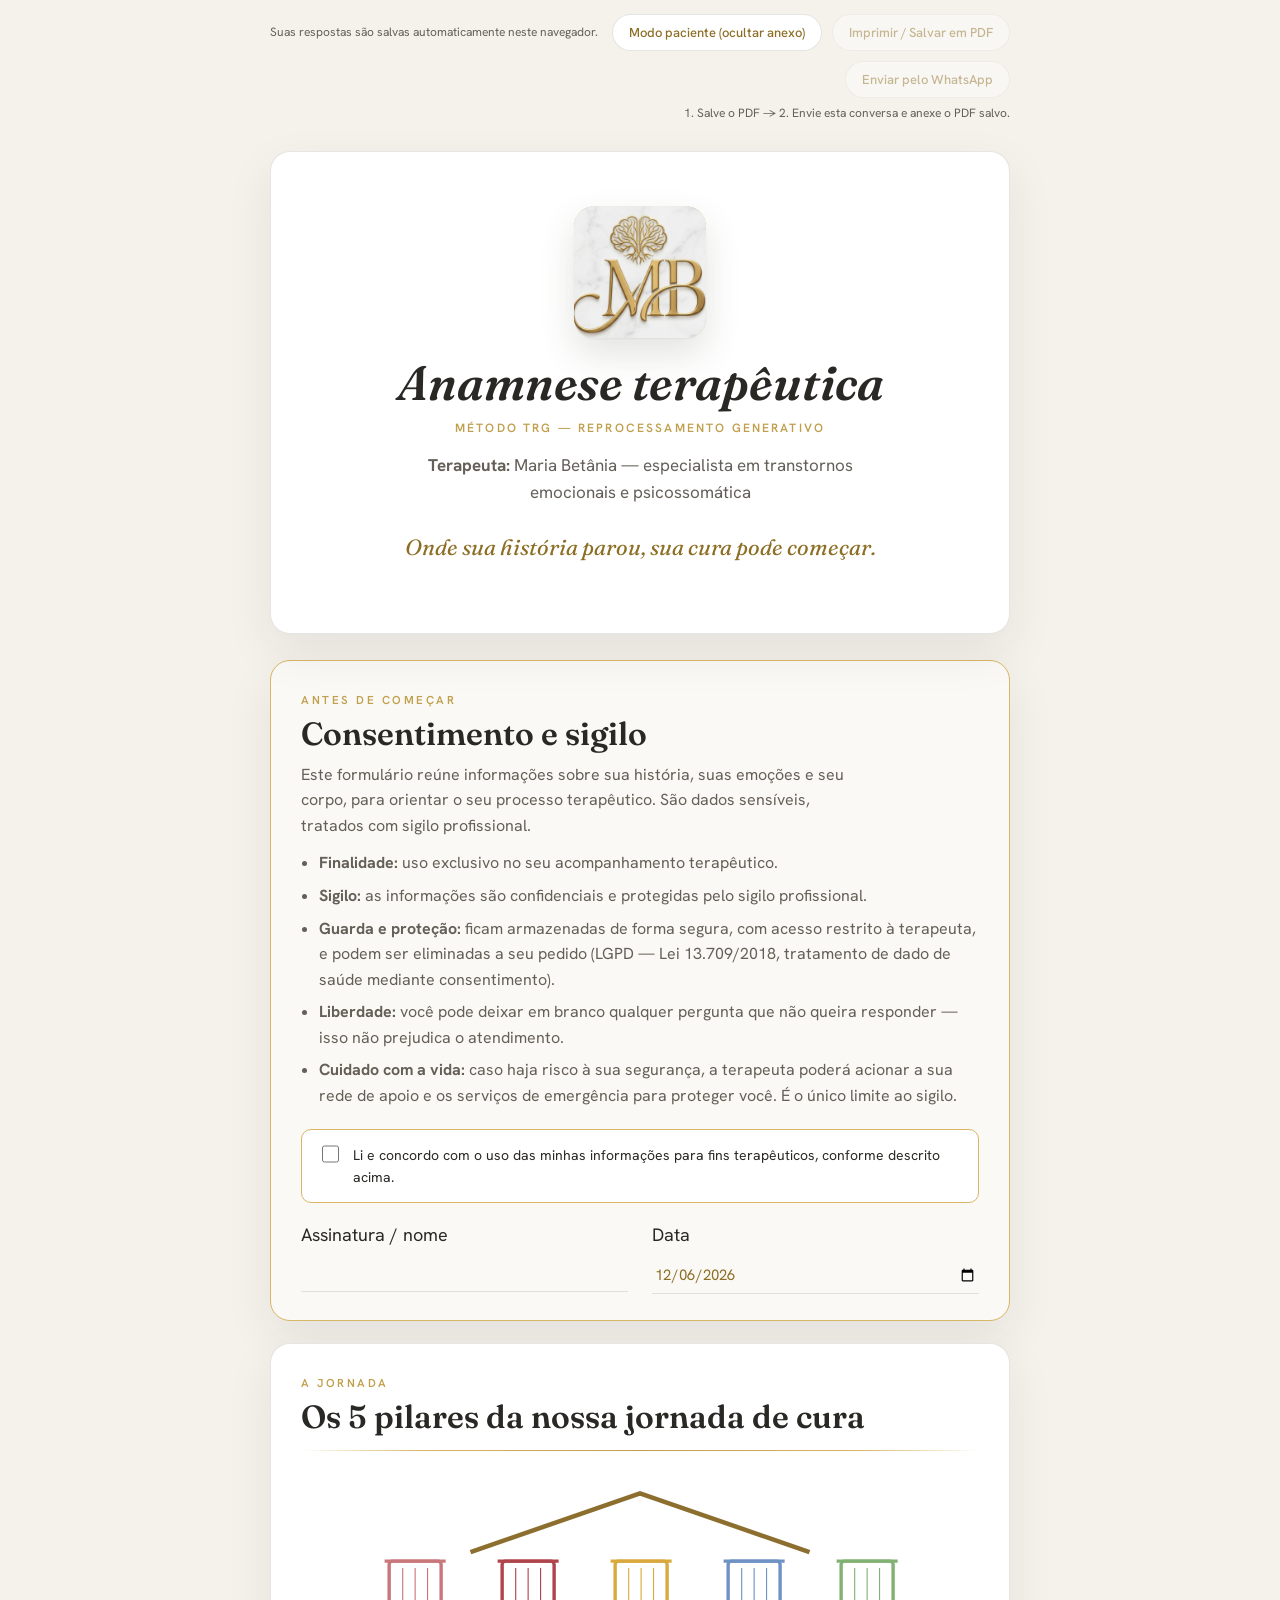
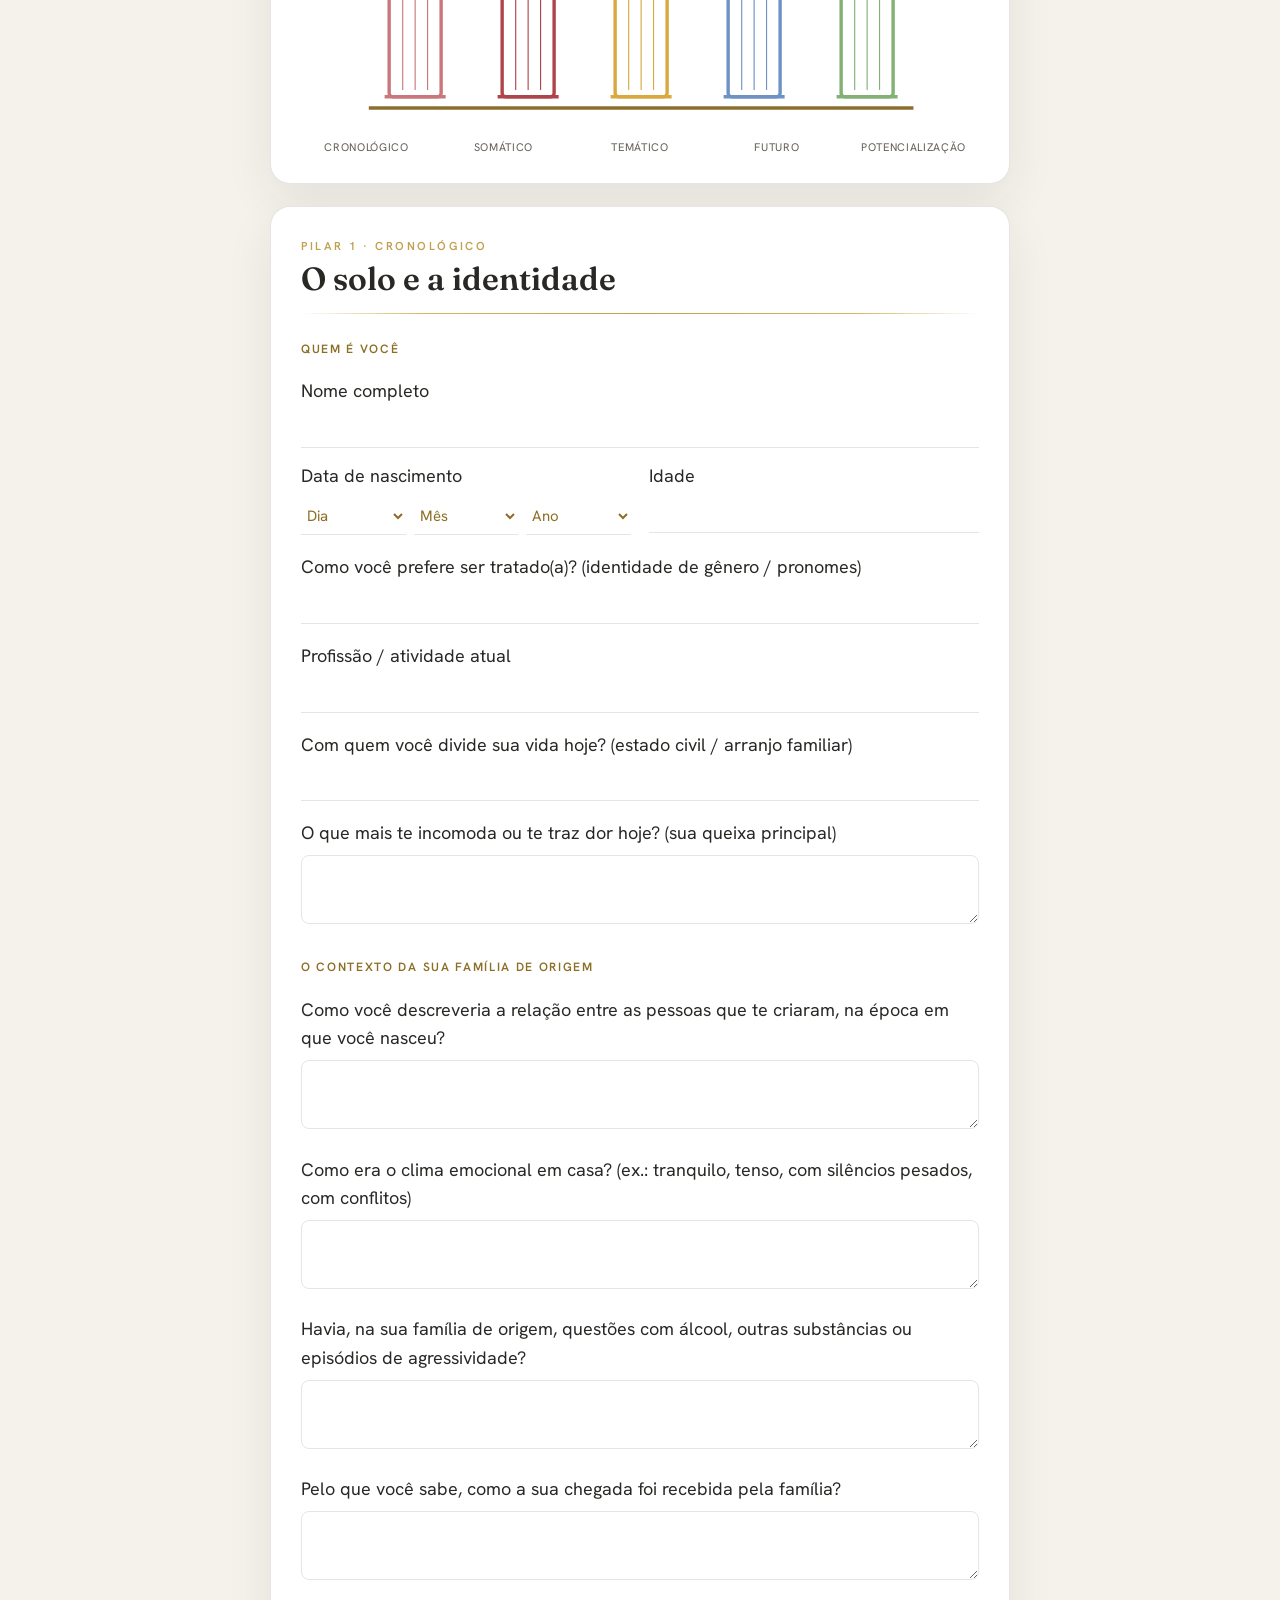
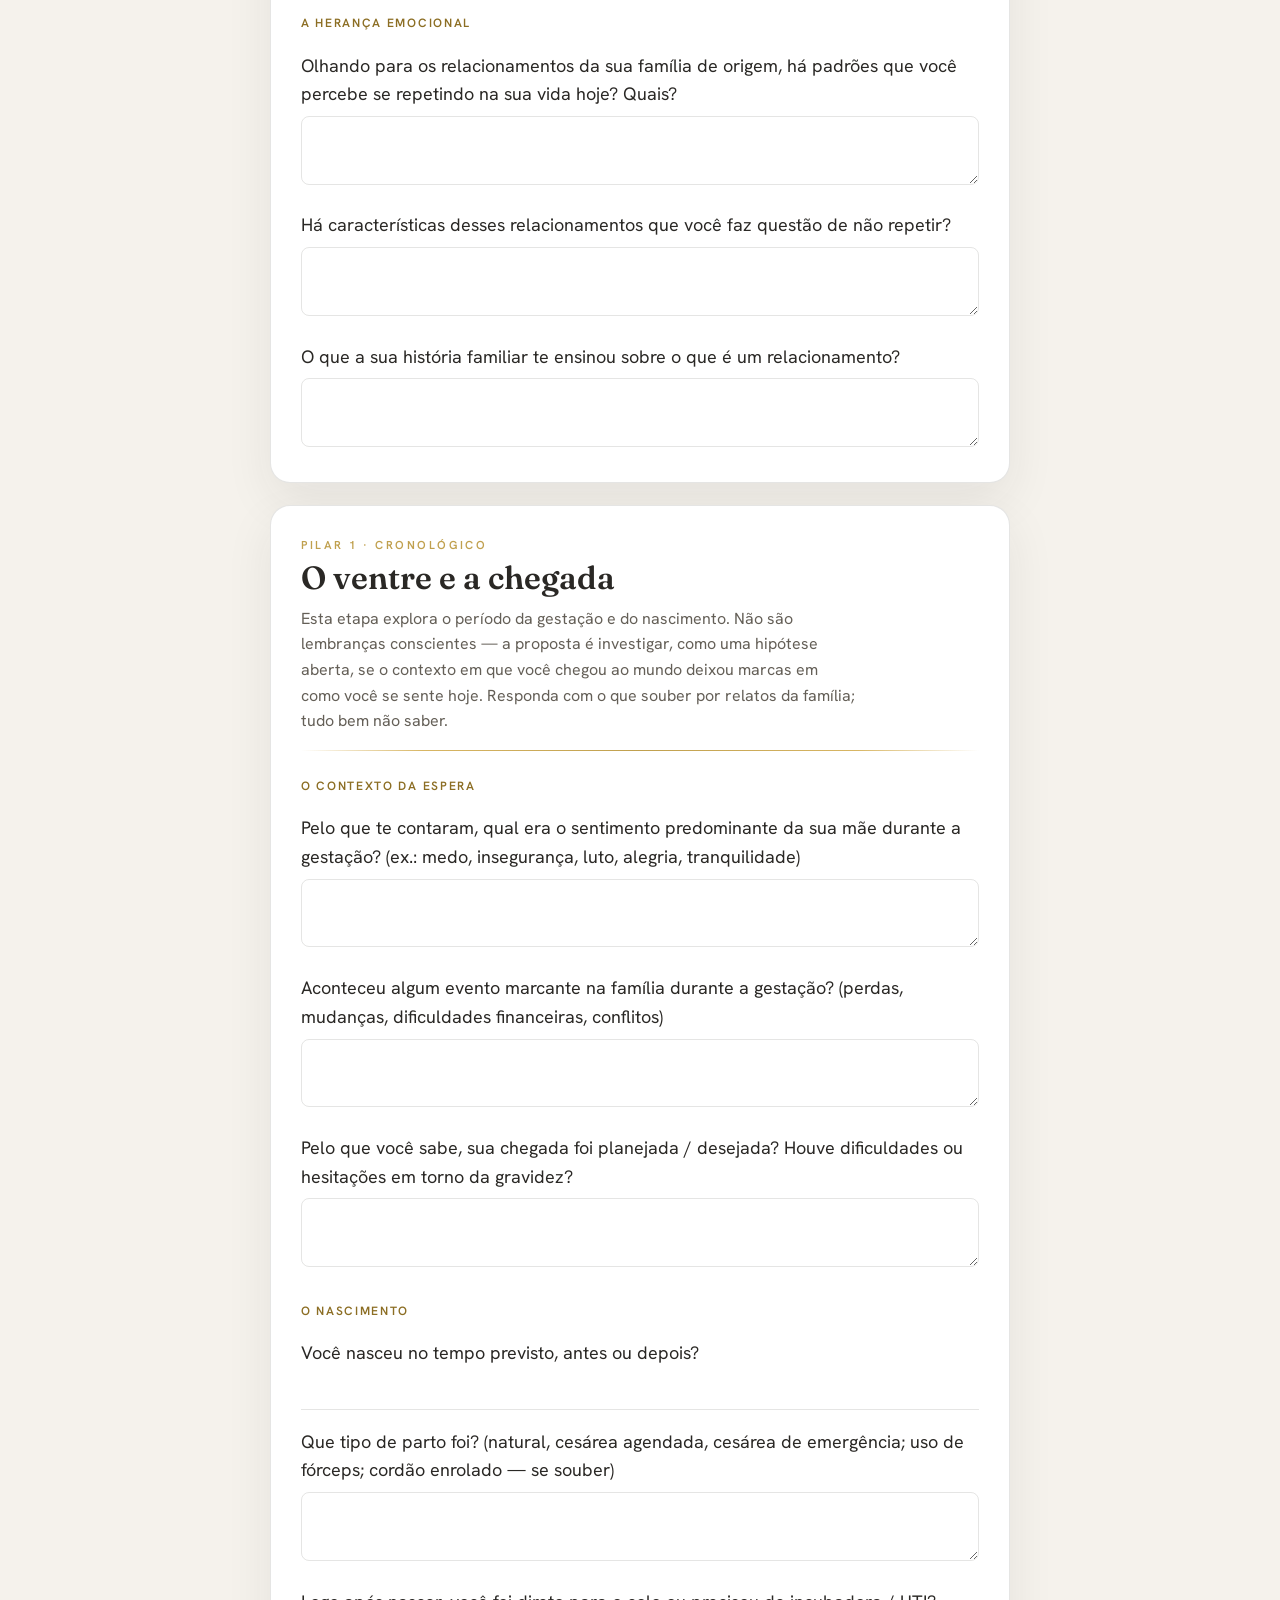
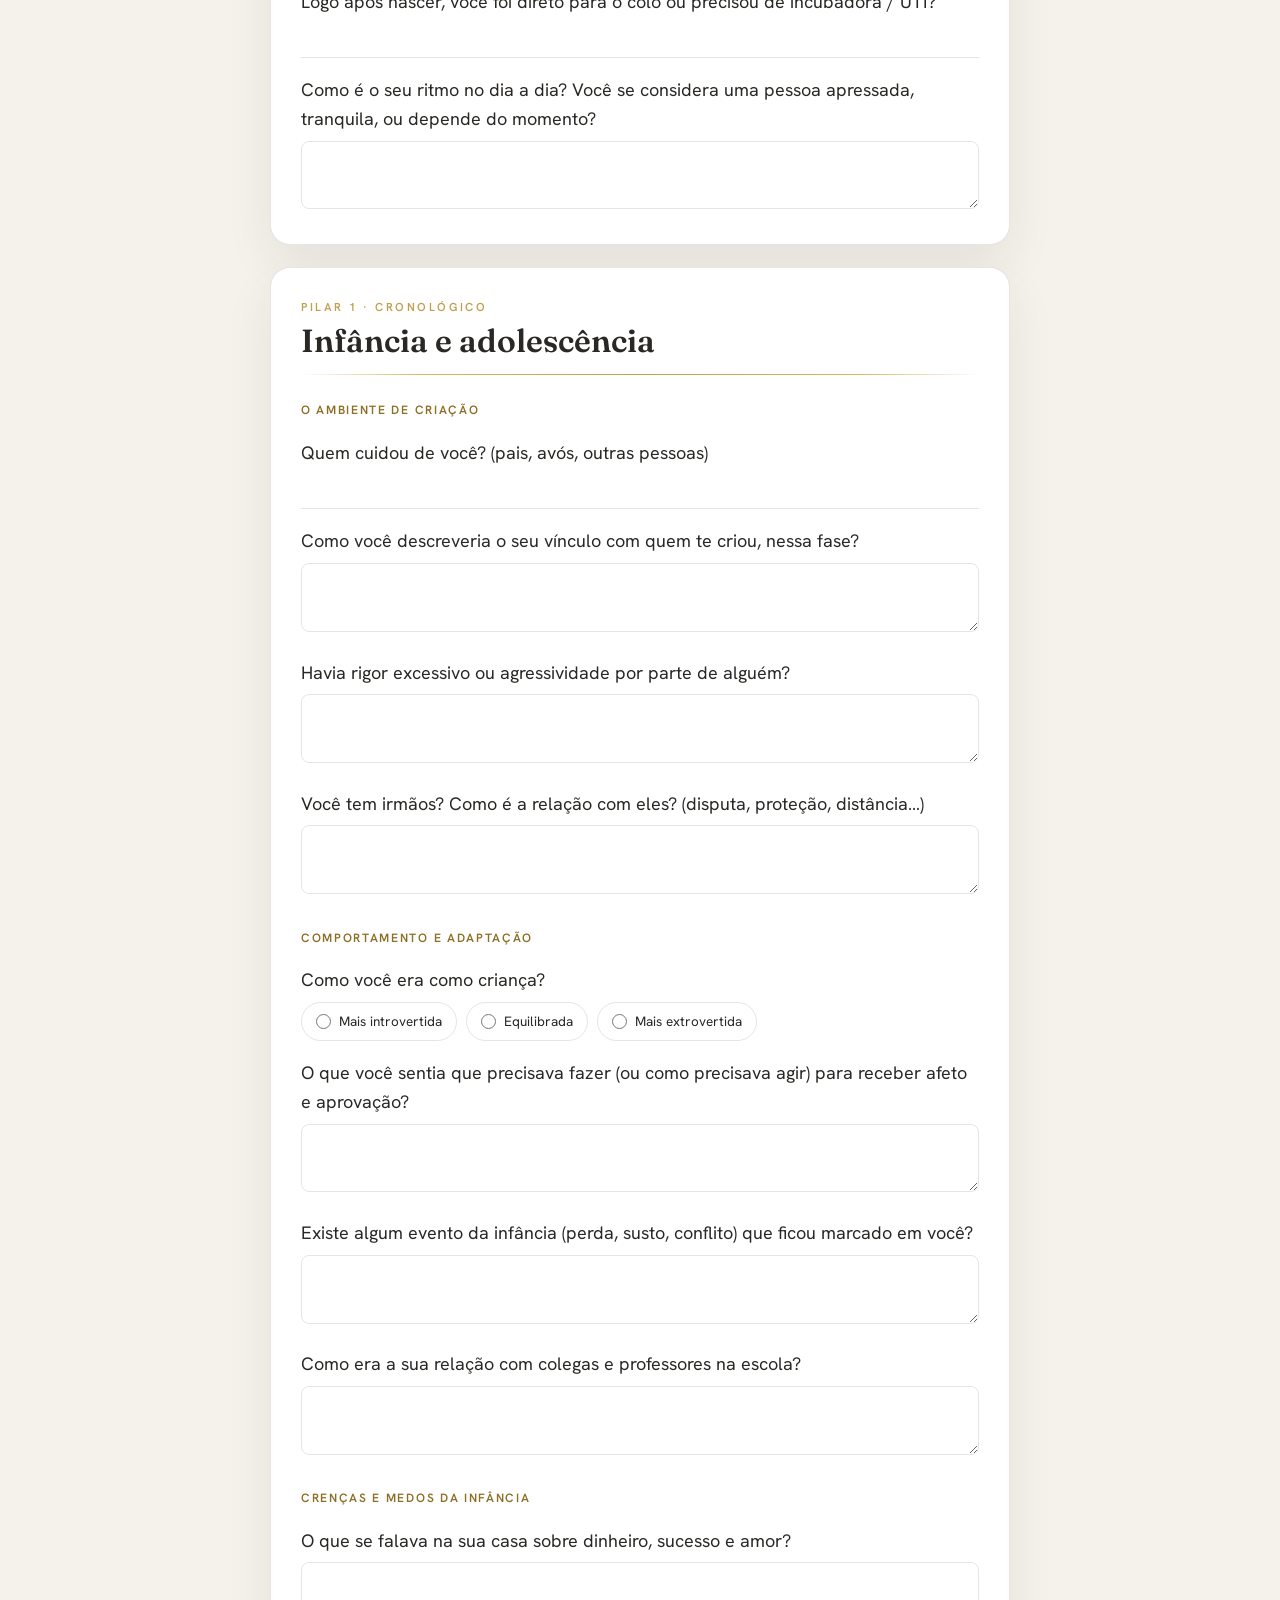
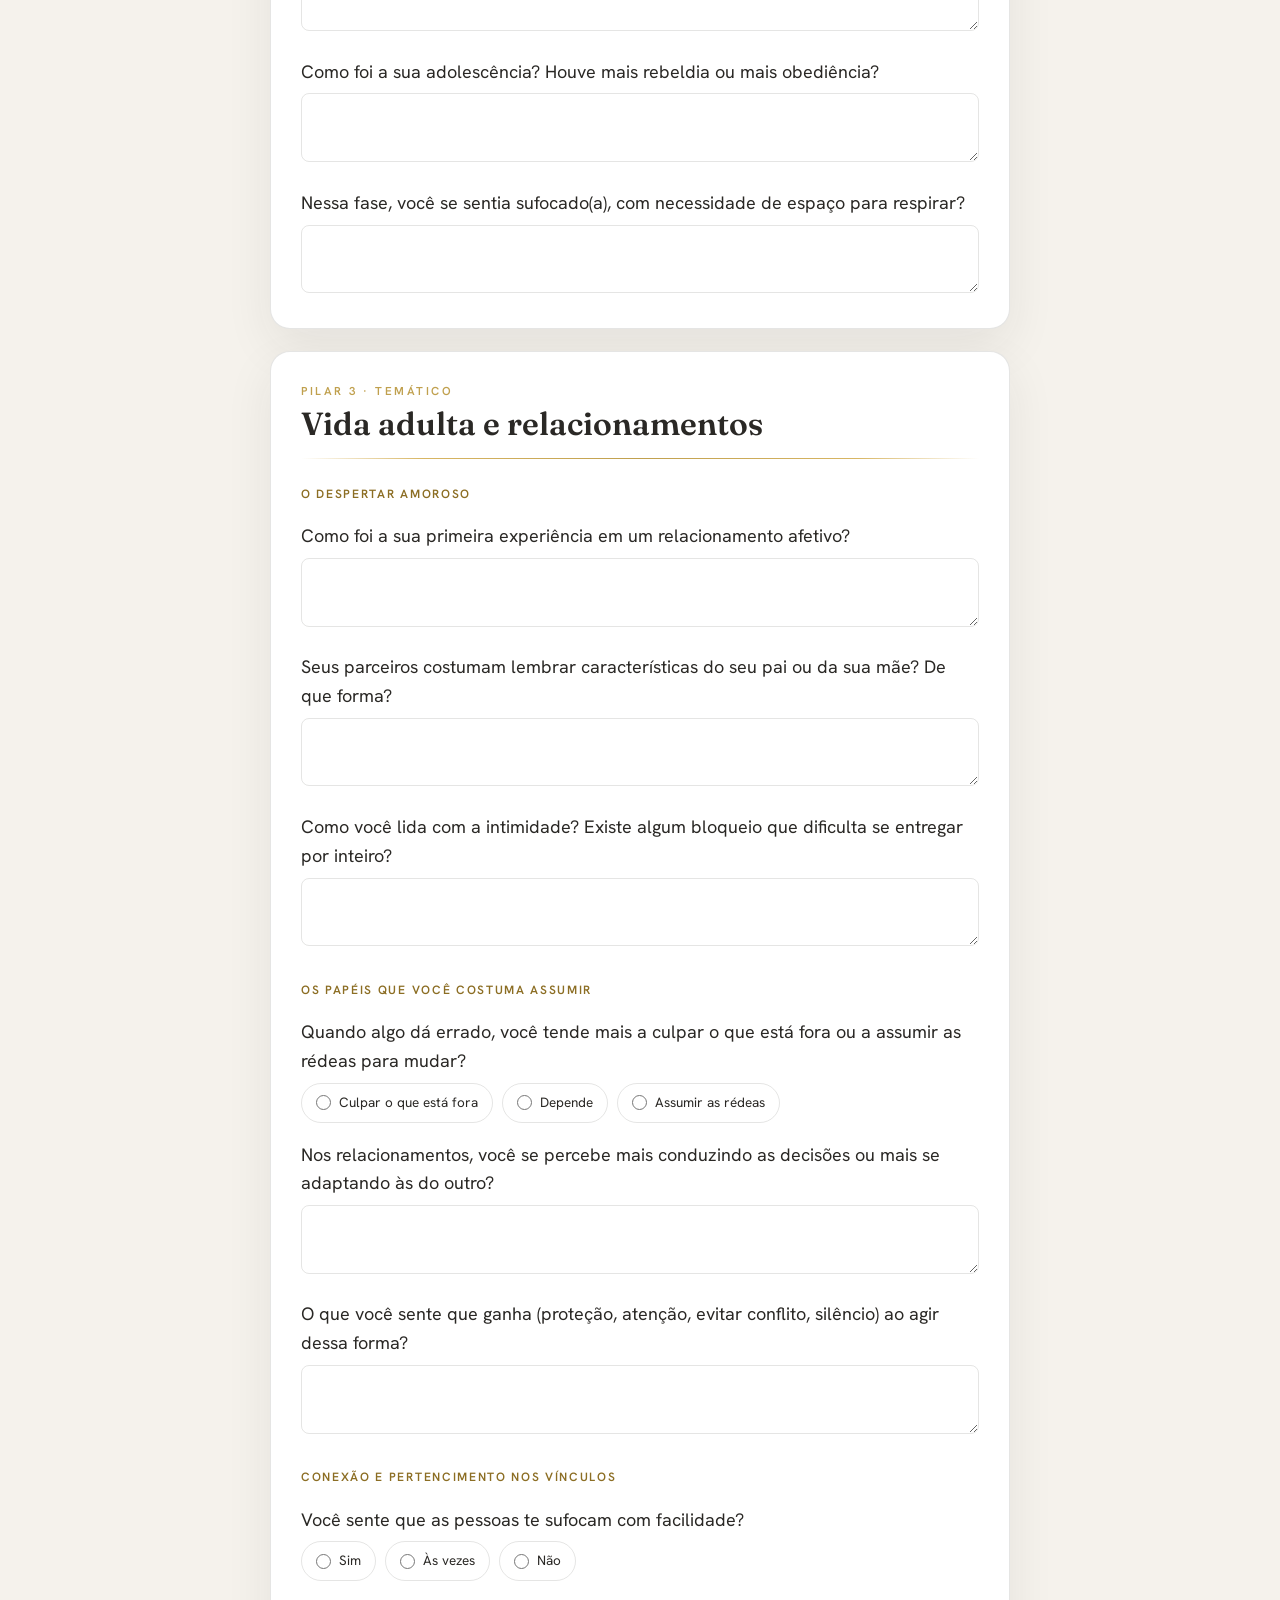
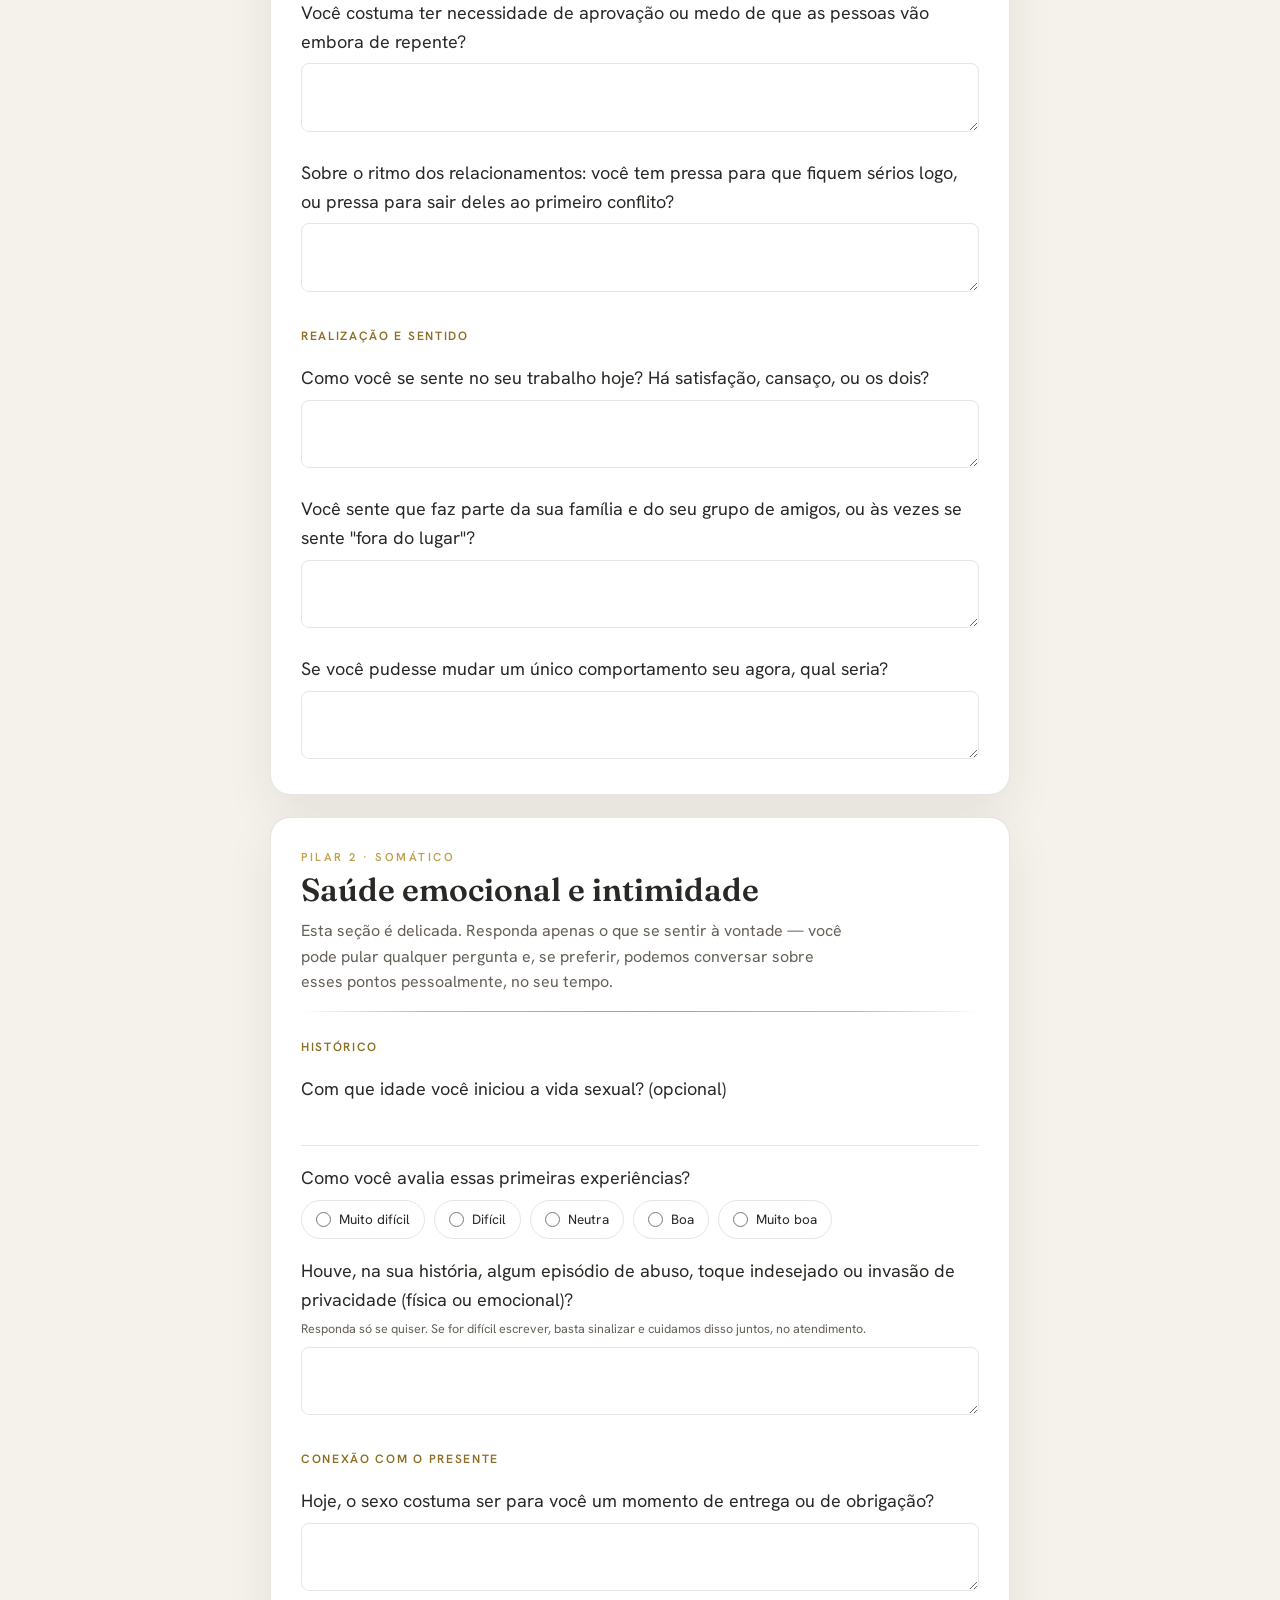
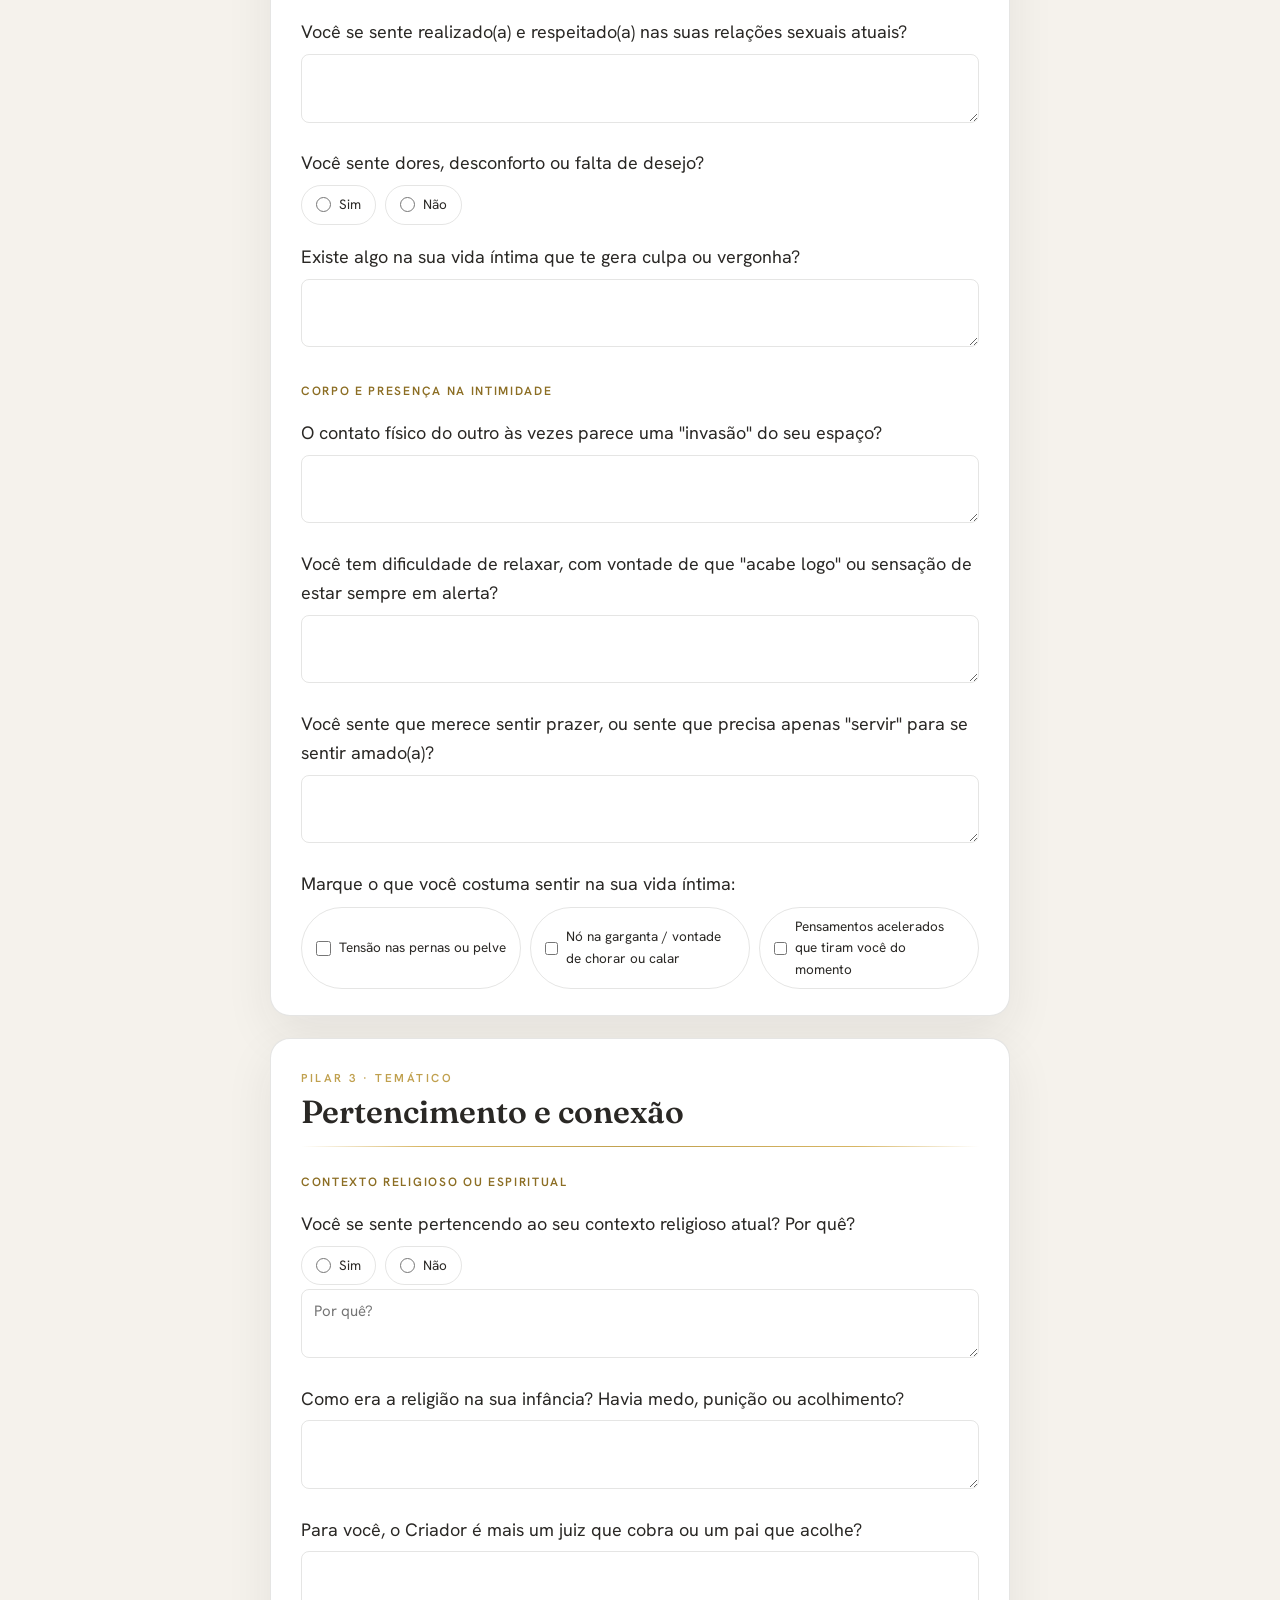
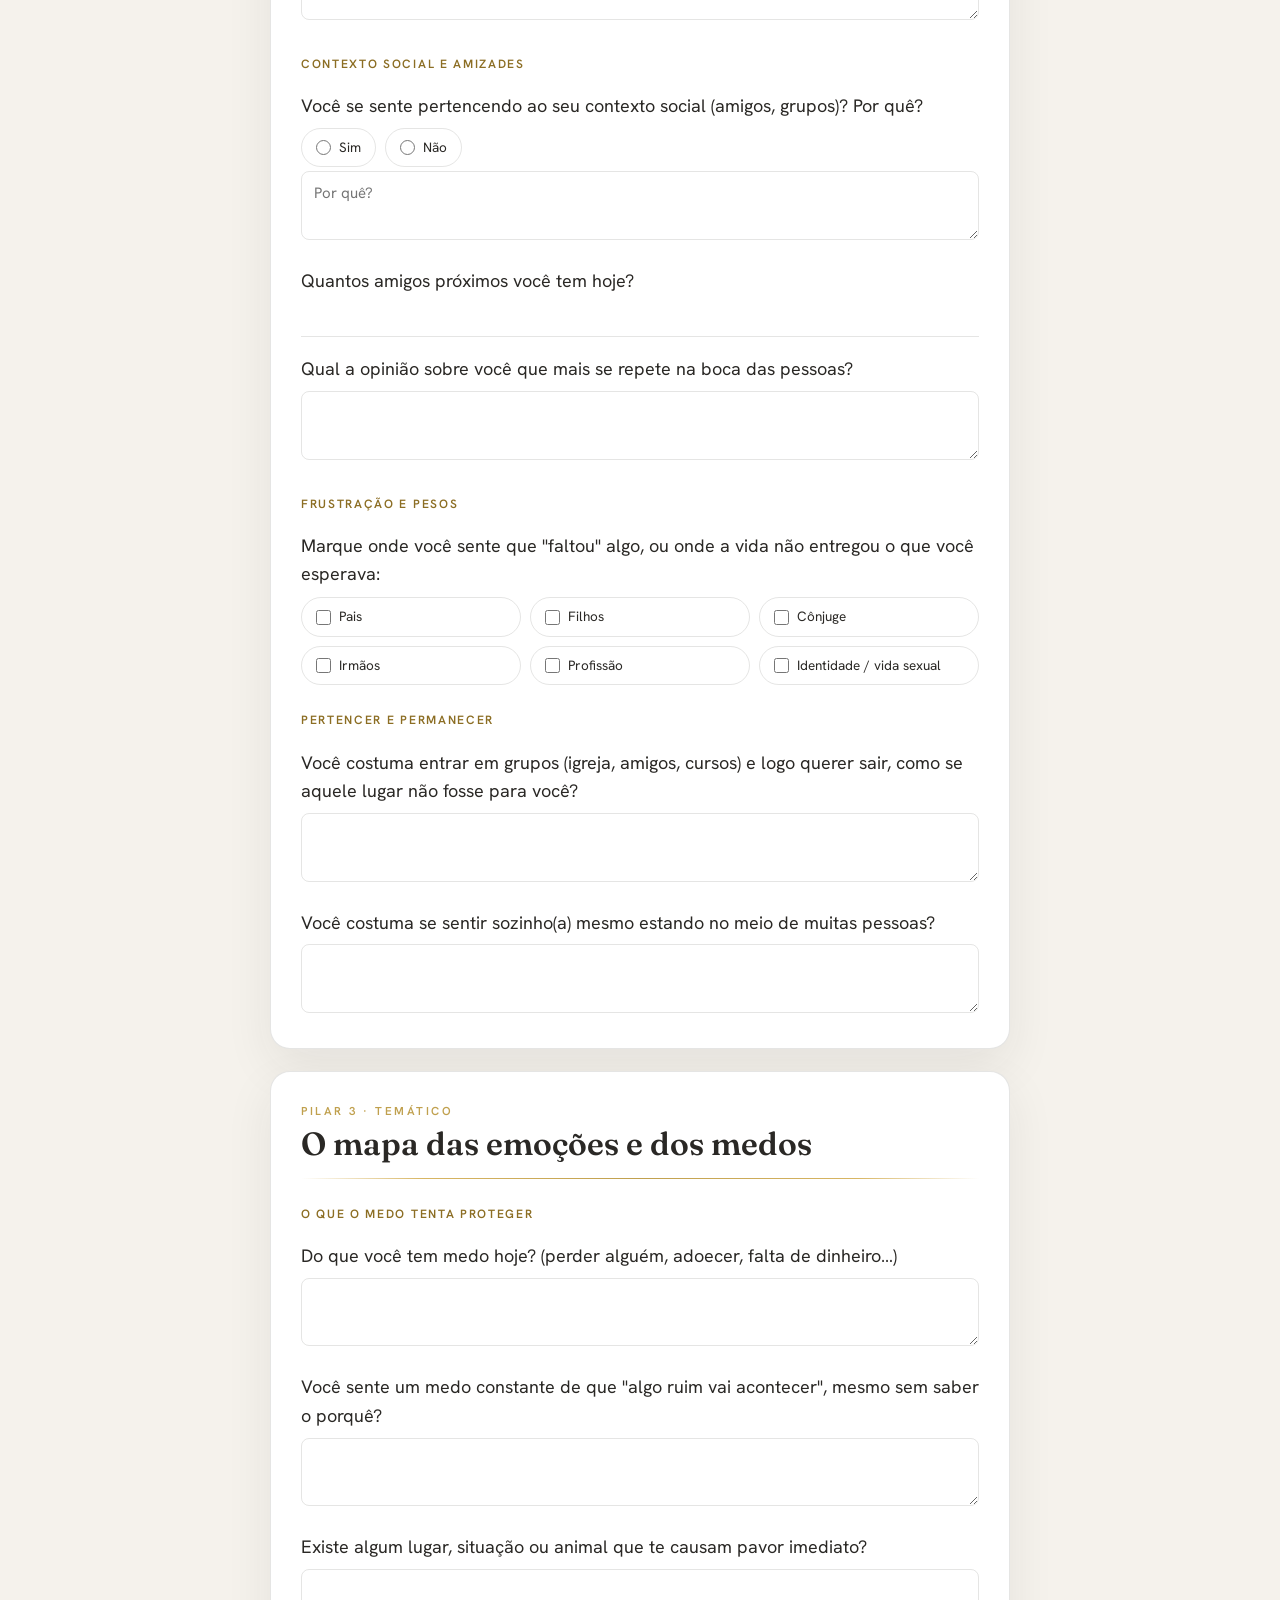
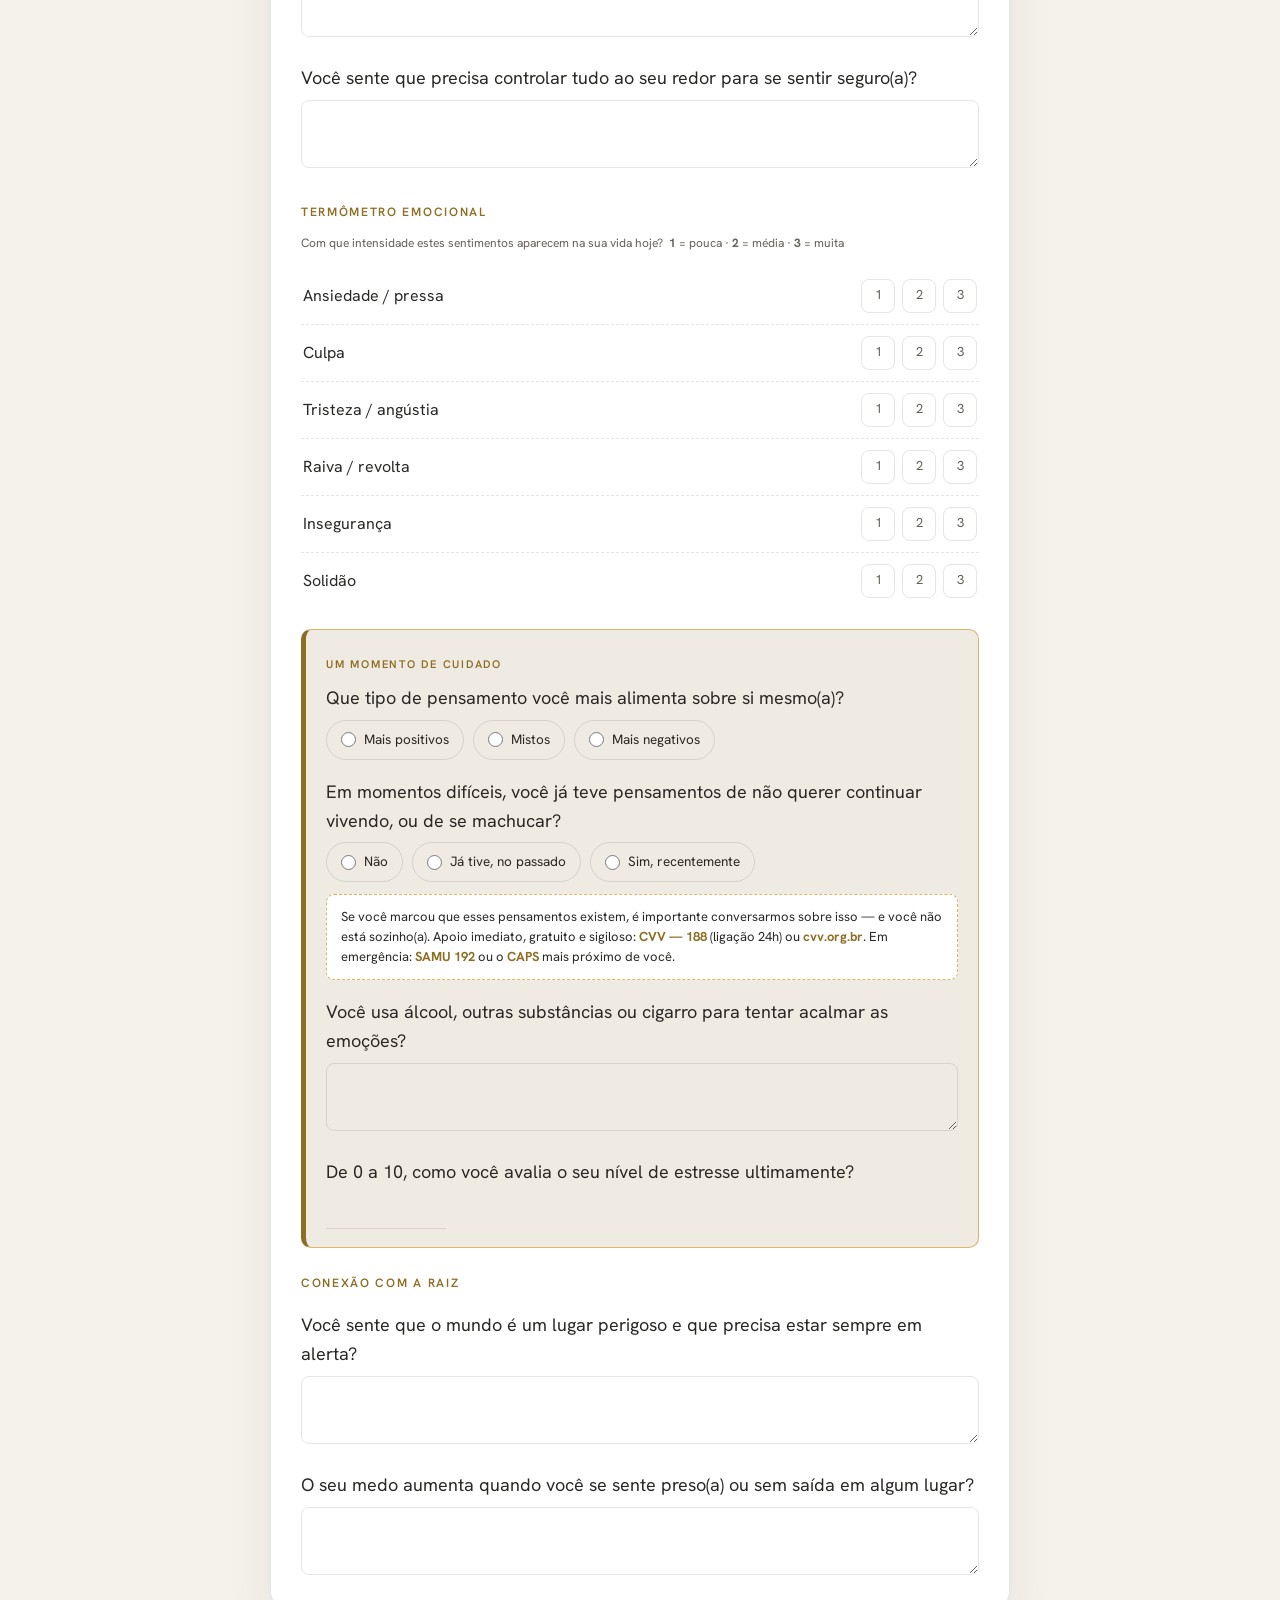
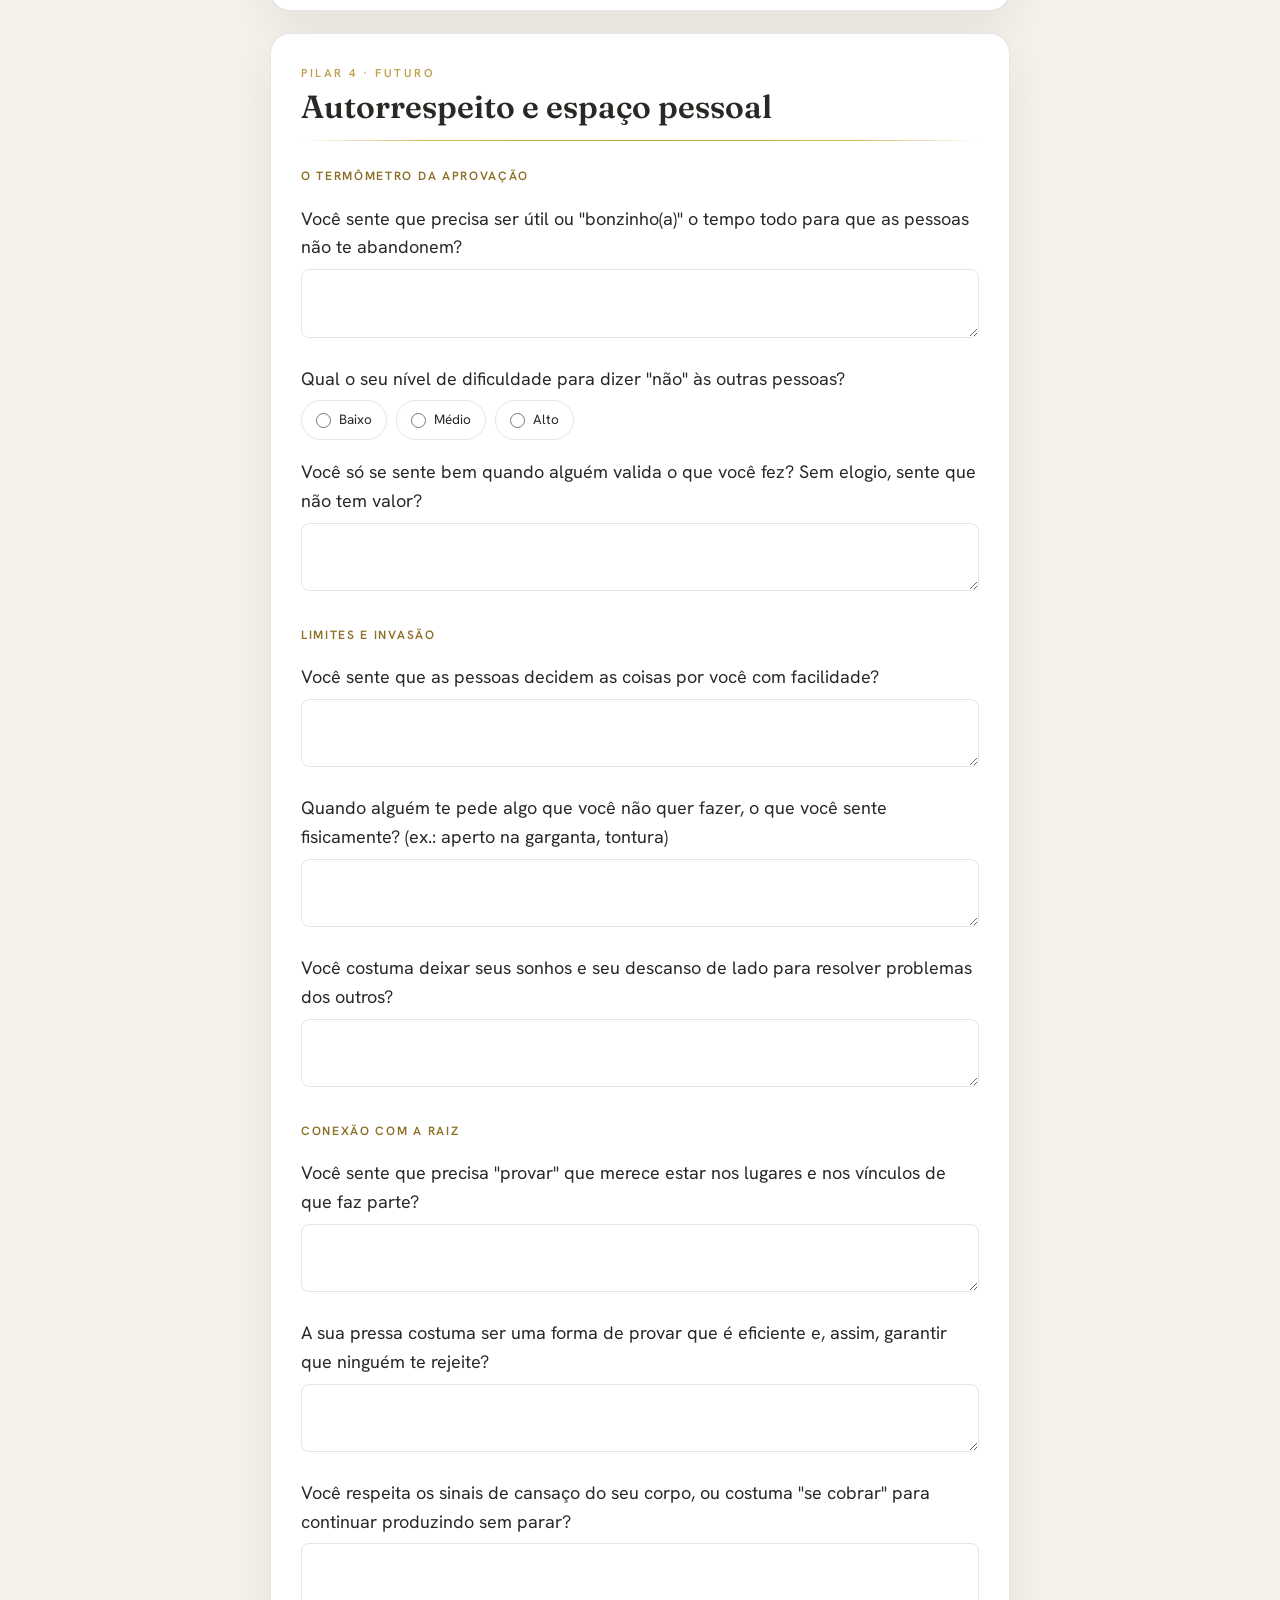
==== commit bb6674ae: "Troca o campo de data de nascimento por selects de dia/mês/ano O input type=date abre um seletor nat" ====
--- a/anamnese-trg.html
+++ b/anamnese-trg.html
@@ -321,6 +321,28 @@
             transition: border-color .18s ease;
         }
 
+        .dob-row {
+            display: flex;
+            gap: 8px;
+        }
+
+        .dob-select {
+            flex: 1;
+            font-family: var(--font-body);
+            font-size: 15px;
+            color: var(--gold-deep);
+            background: transparent;
+            border: 0;
+            border-bottom: 1.5px solid var(--line);
+            padding: 7px 2px;
+            transition: border-color .18s ease;
+        }
+
+        .dob-select:focus {
+            outline: none;
+            border-color: var(--gold);
+        }
+
         textarea {
             border: 1.5px solid var(--line);
             border-radius: 8px;
@@ -798,7 +820,7 @@
         <div class="signoff" style="margin-top:18px">
             <div class="col"><label class="q">Assinatura / nome</label><input type="text" name="assinatura_consent">
             </div>
-            <div class="col"><label class="q">Data</label><input type="date" name="data_consent"></div>
+            <div class="col"><label class="q">Data</label><input type="date" name="data_consent" id="data_consent"></div>
         </div>
     </section>
 
@@ -891,7 +913,32 @@
             <label class="q">Nome completo</label>
             <input type="text" name="nome">
             <div class="row" style="margin-top:14px">
-                <div class="col"><label class="q">Data de nascimento</label><input type="date" name="nascimento" id="nascimento"></div>
+                <div class="col">
+                    <label class="q">Data de nascimento</label>
+                    <div class="dob-row">
+                        <select name="nascimento_dia" id="nascimentoDia" class="dob-select" aria-label="Dia de nascimento">
+                            <option value="">Dia</option>
+                        </select>
+                        <select name="nascimento_mes" id="nascimentoMes" class="dob-select" aria-label="Mês de nascimento">
+                            <option value="">Mês</option>
+                            <option value="01">Jan</option>
+                            <option value="02">Fev</option>
+                            <option value="03">Mar</option>
+                            <option value="04">Abr</option>
+                            <option value="05">Mai</option>
+                            <option value="06">Jun</option>
+                            <option value="07">Jul</option>
+                            <option value="08">Ago</option>
+                            <option value="09">Set</option>
+                            <option value="10">Out</option>
+                            <option value="11">Nov</option>
+                            <option value="12">Dez</option>
+                        </select>
+                        <select name="nascimento_ano" id="nascimentoAno" class="dob-select" aria-label="Ano de nascimento">
+                            <option value="">Ano</option>
+                        </select>
+                    </div>
+                </div>
                 <div class="col"><label class="q">Idade</label><input type="text" name="idade" id="idade" readonly></div>
             </div>
             <label class="q">Como você prefere ser tratado(a)? (identidade de gênero / pronomes)</label>
@@ -1623,13 +1670,33 @@
         updateCompletion();
     });
 
+    // ---------- Data de nascimento (selects) ----------
+    // Precisa popular as opções de dia/ano ANTES do restoreDraft(), senão o
+    // select ainda não tem a option correspondente e o valor salvo não restaura.
+    var diaSelect = document.getElementById('nascimentoDia');
+    var mesSelect = document.getElementById('nascimentoMes');
+    var anoSelect = document.getElementById('nascimentoAno');
+    var idadeInput = document.getElementById('idade');
+
+    for (var d = 1; d <= 31; d++) {
+        var opt = document.createElement('option');
+        opt.value = String(d).padStart(2, '0');
+        opt.textContent = d;
+        diaSelect.appendChild(opt);
+    }
+
+    var anoAtual = new Date().getFullYear();
+    for (var y = anoAtual; y >= anoAtual - 100; y--) {
+        var optY = document.createElement('option');
+        optY.value = String(y);
+        optY.textContent = y;
+        anoSelect.appendChild(optY);
+    }
+
     restoreDraft();
     updateCompletion();
 
     // ---------- Idade calculada a partir da data de nascimento ----------
-    var nascimentoInput = document.getElementById('nascimento');
-    var idadeInput = document.getElementById('idade');
-
     function calculateAge(birthDateStr) {
         if (!birthDateStr) return '';
         var birth = new Date(birthDateStr + 'T00:00:00');
@@ -1643,11 +1710,27 @@
     }
 
     function updateIdade() {
-        idadeInput.value = calculateAge(nascimentoInput.value);
+        if (diaSelect.value && mesSelect.value && anoSelect.value) {
+            idadeInput.value = calculateAge(anoSelect.value + '-' + mesSelect.value + '-' + diaSelect.value);
+        } else {
+            idadeInput.value = '';
+        }
     }
 
-    nascimentoInput.addEventListener('input', updateIdade);
+    [diaSelect, mesSelect, anoSelect].forEach(function (sel) {
+        sel.addEventListener('change', updateIdade);
+    });
     updateIdade();
+
+    // ---------- Data do consentimento pré-preenchida com hoje ----------
+    var dataConsentInput = document.getElementById('data_consent');
+    if (dataConsentInput && !dataConsentInput.value) {
+        var hoje = new Date();
+        var hojeISO = hoje.getFullYear() + '-' +
+            String(hoje.getMonth() + 1).padStart(2, '0') + '-' +
+            String(hoje.getDate()).padStart(2, '0');
+        dataConsentInput.value = hojeISO;
+    }
 
     // ---------- Ações finais ----------
     printBtns.forEach(function (btn) {
